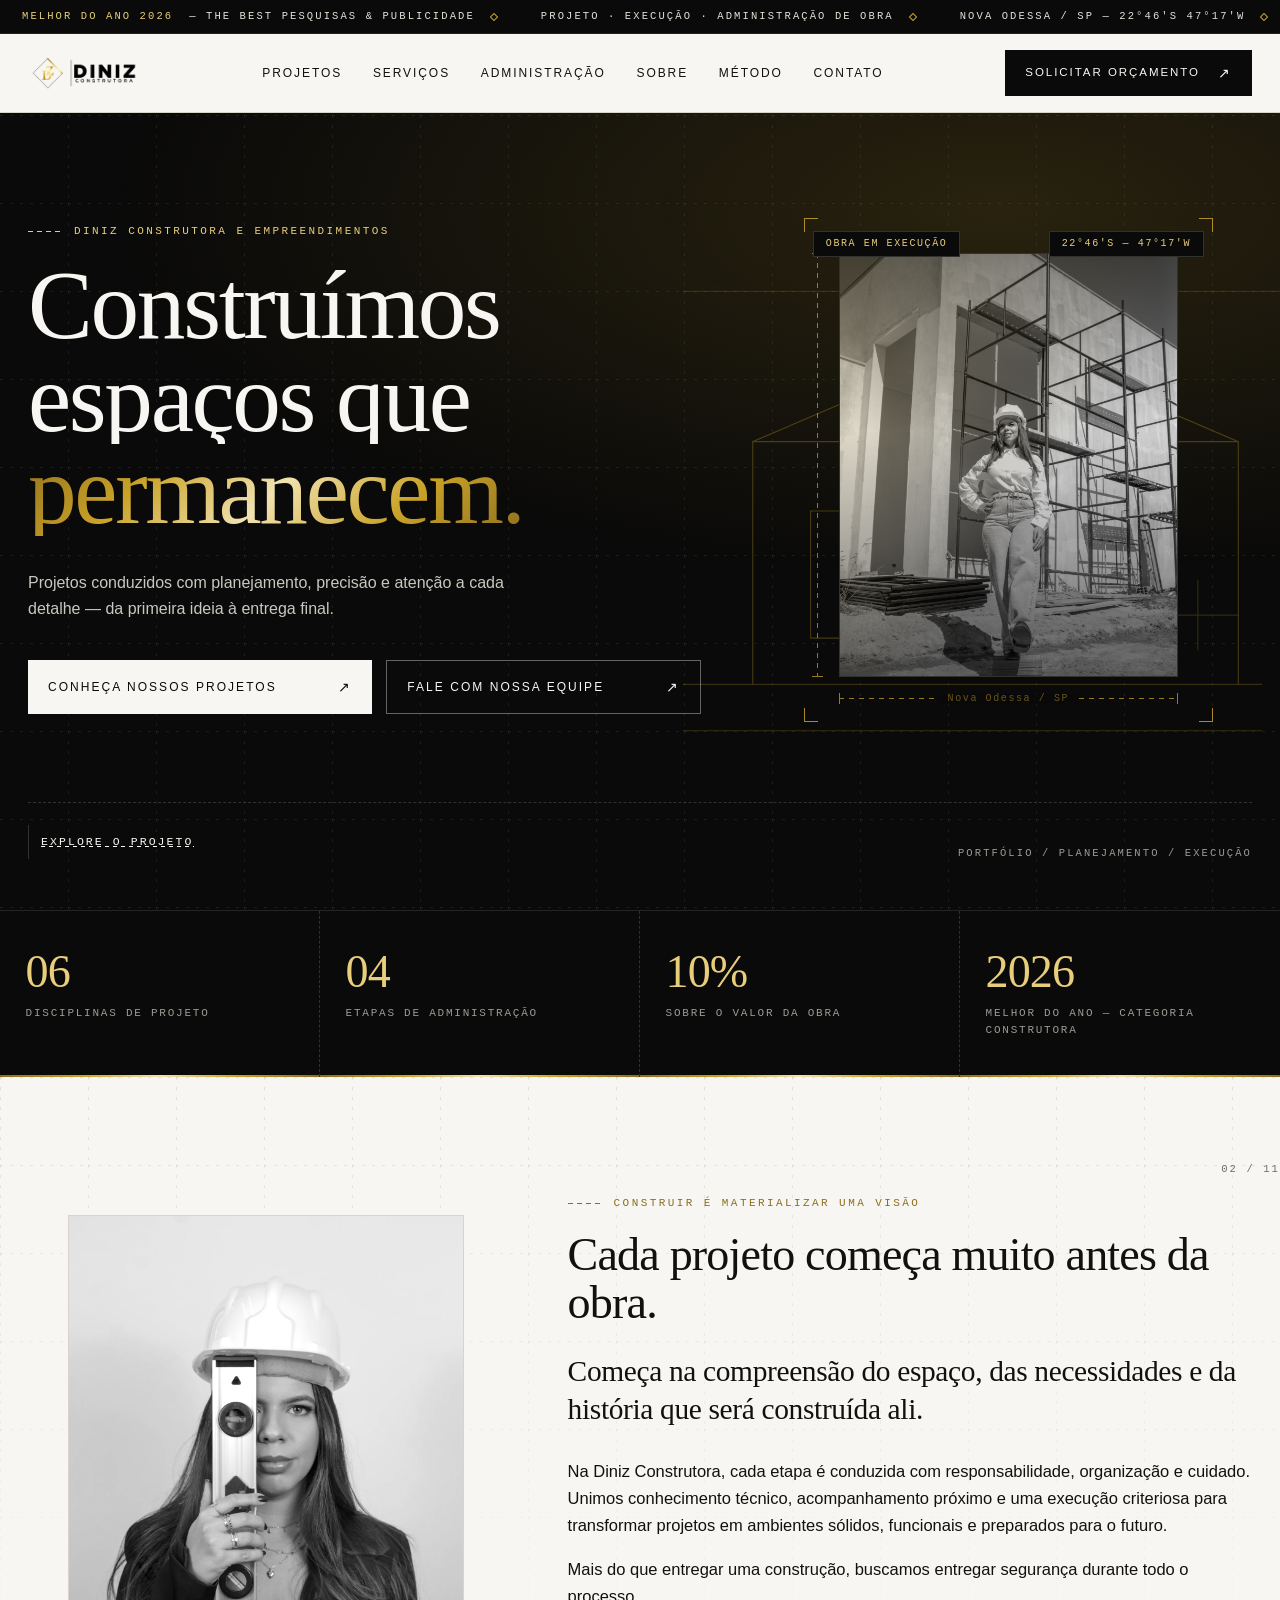
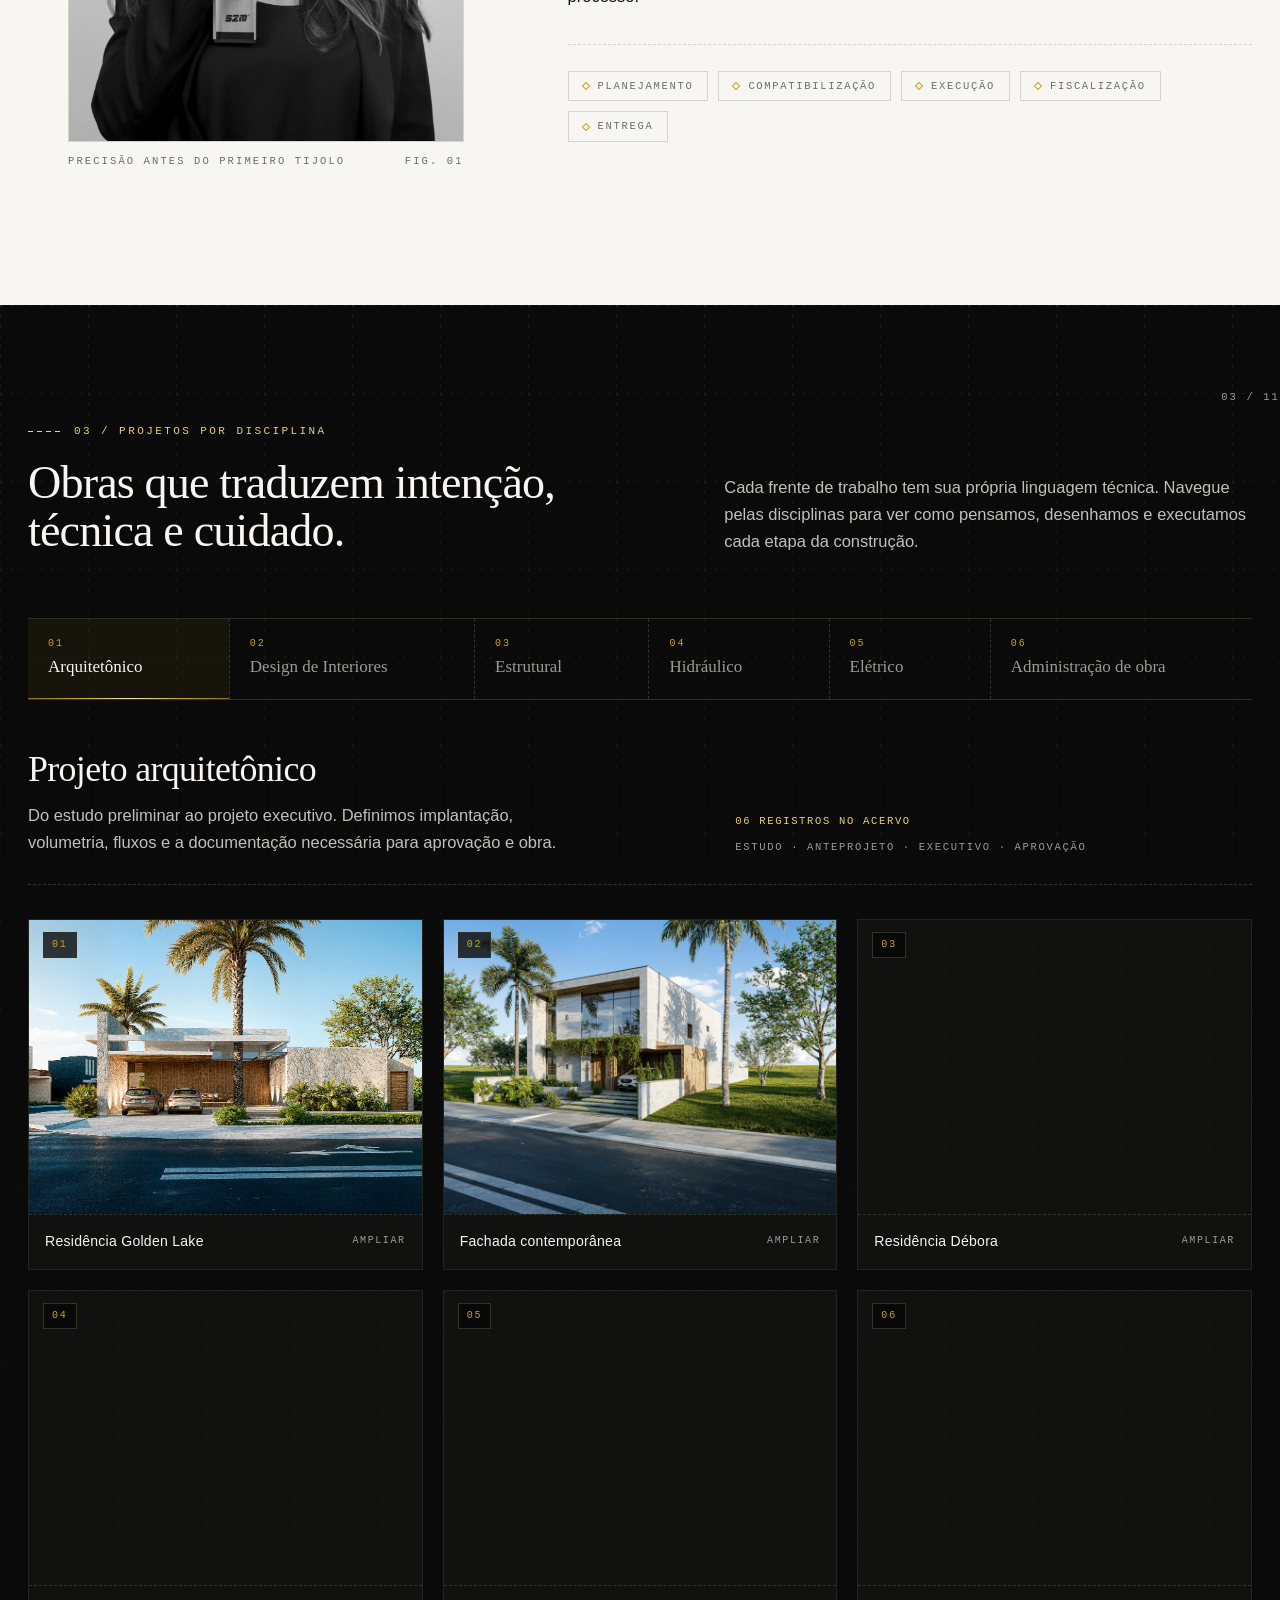
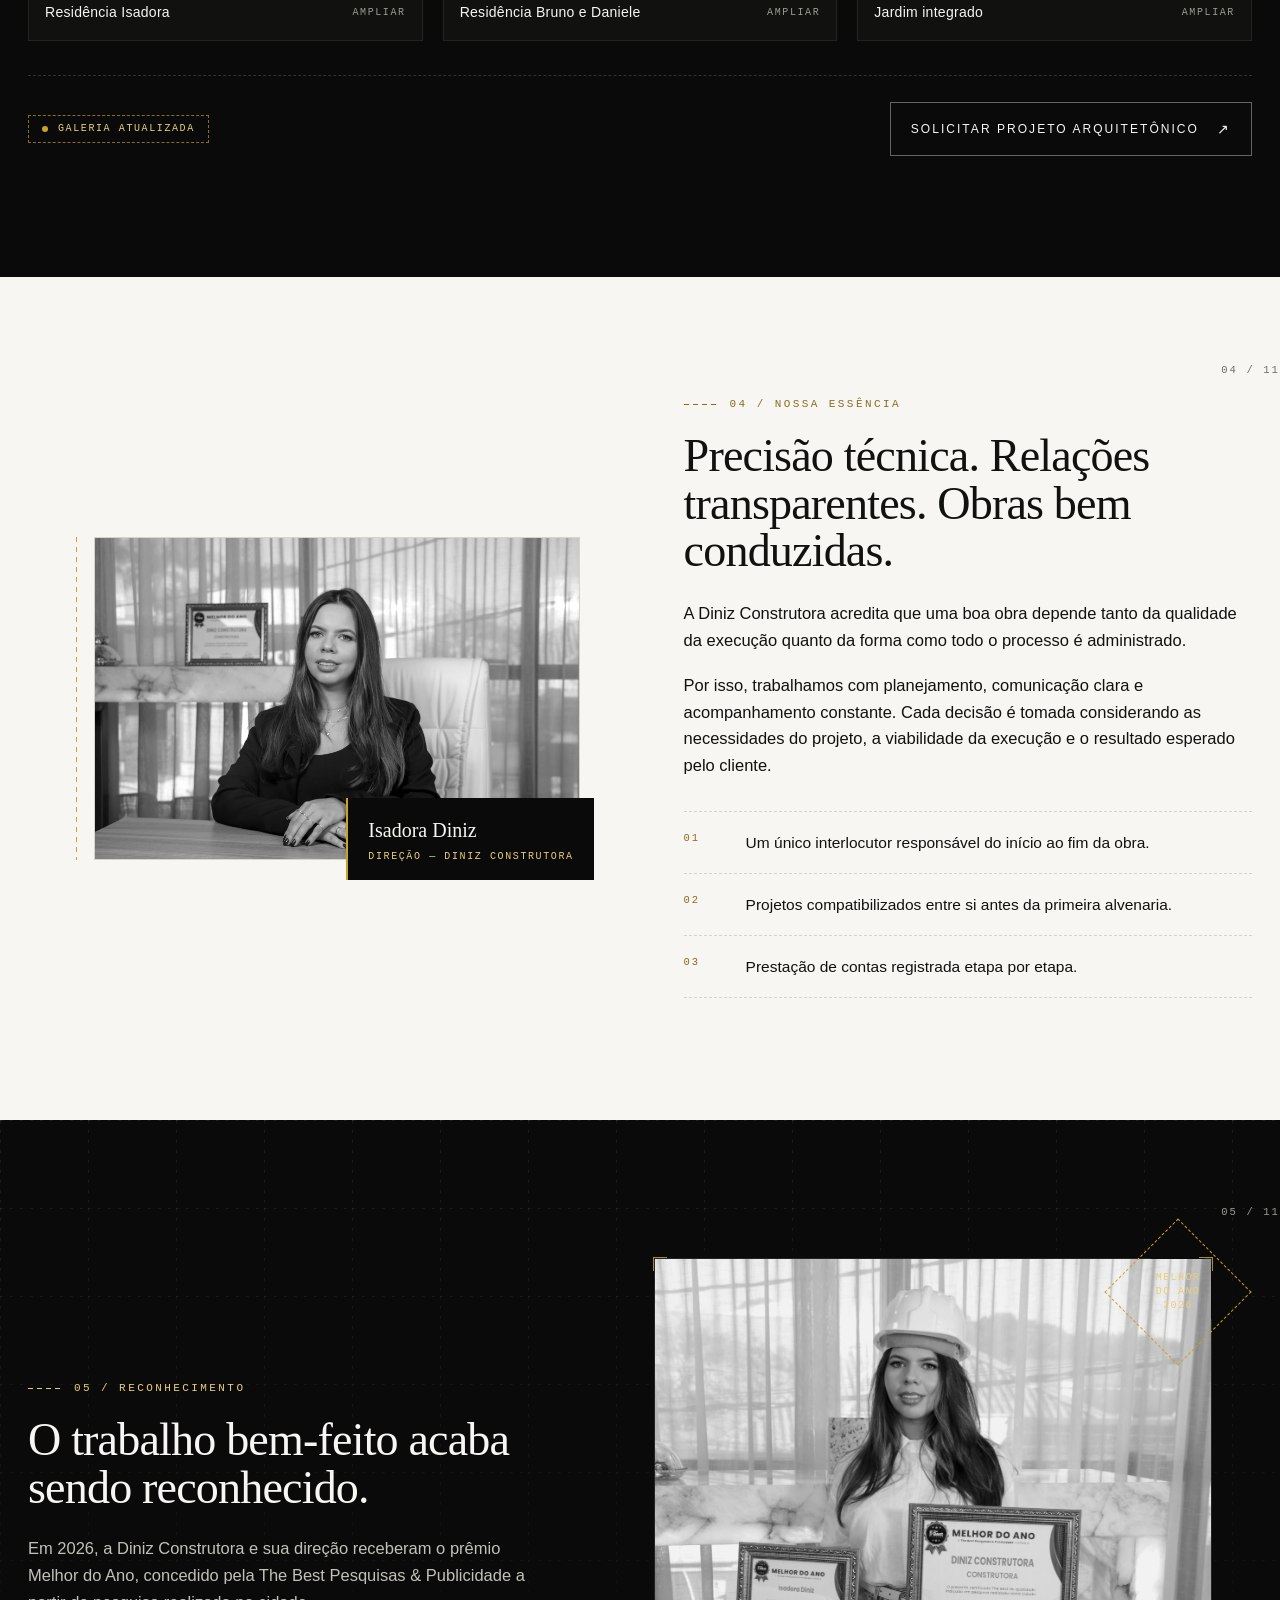
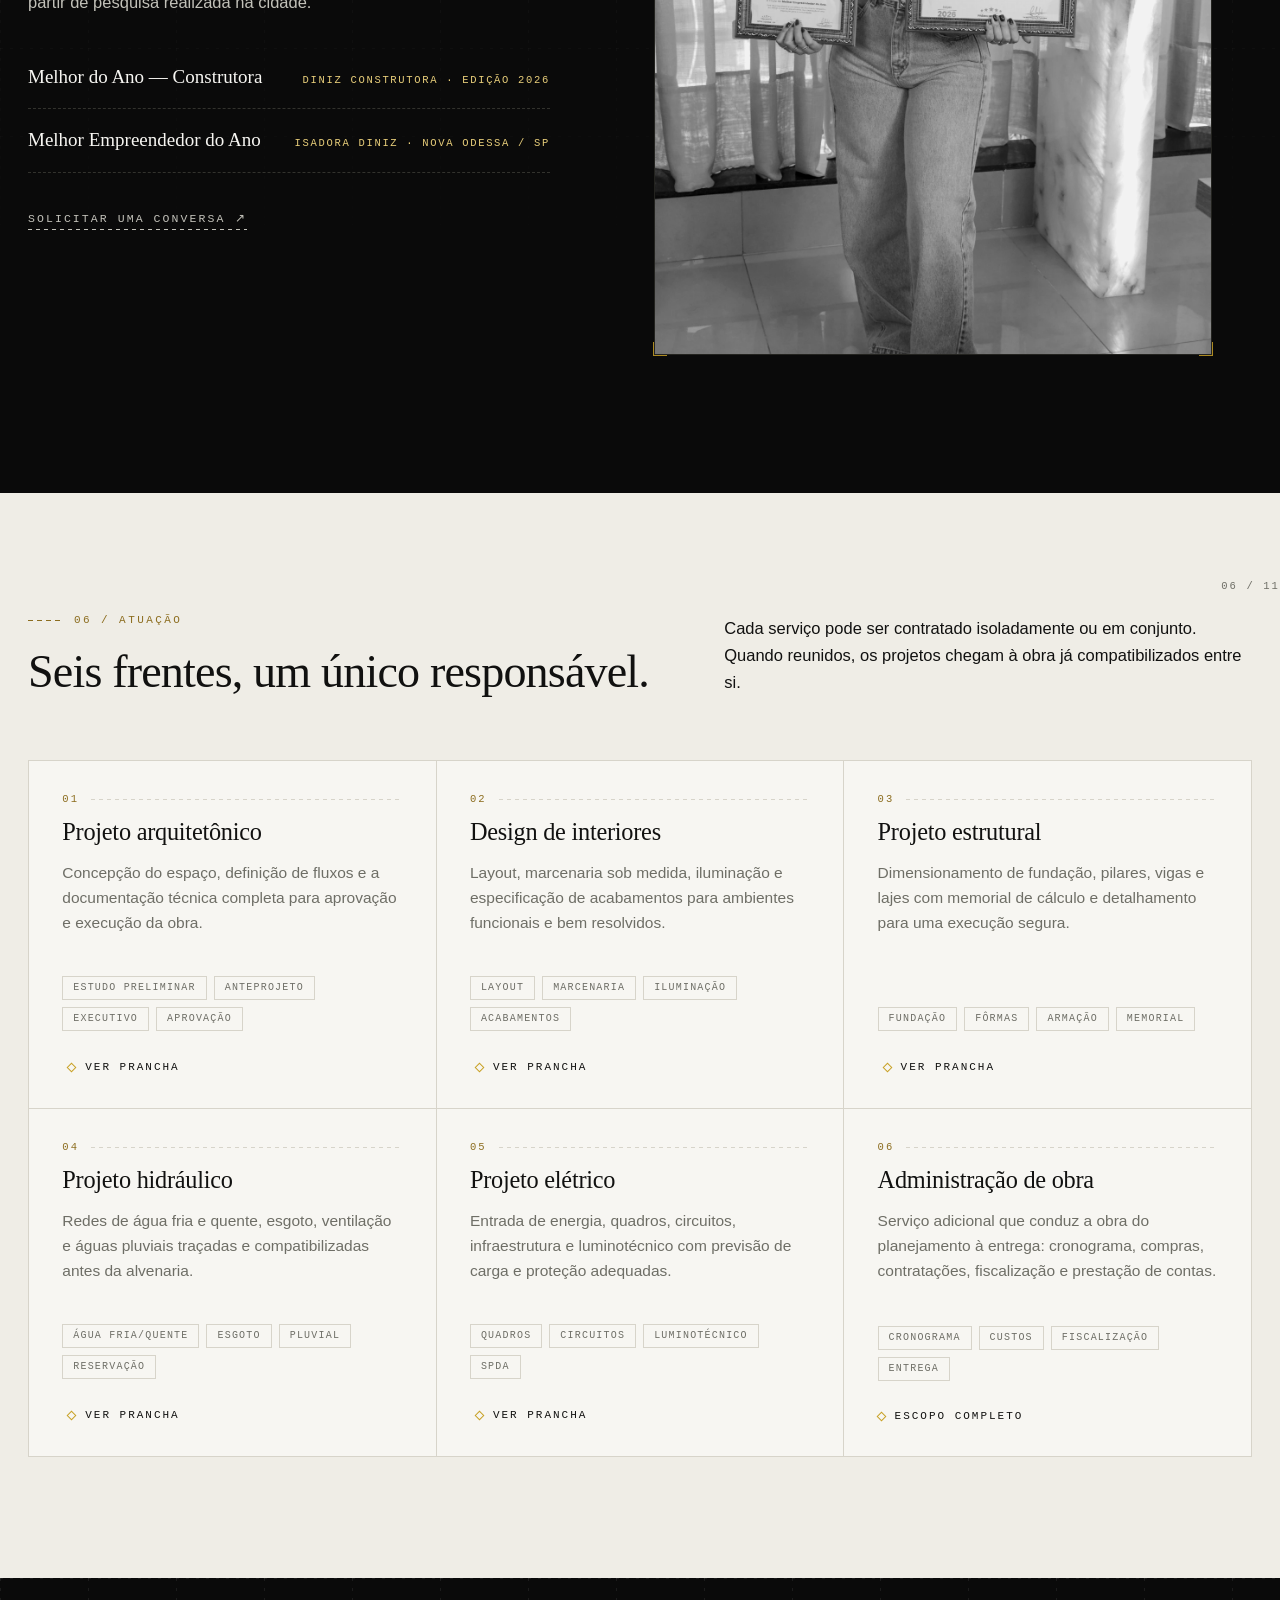
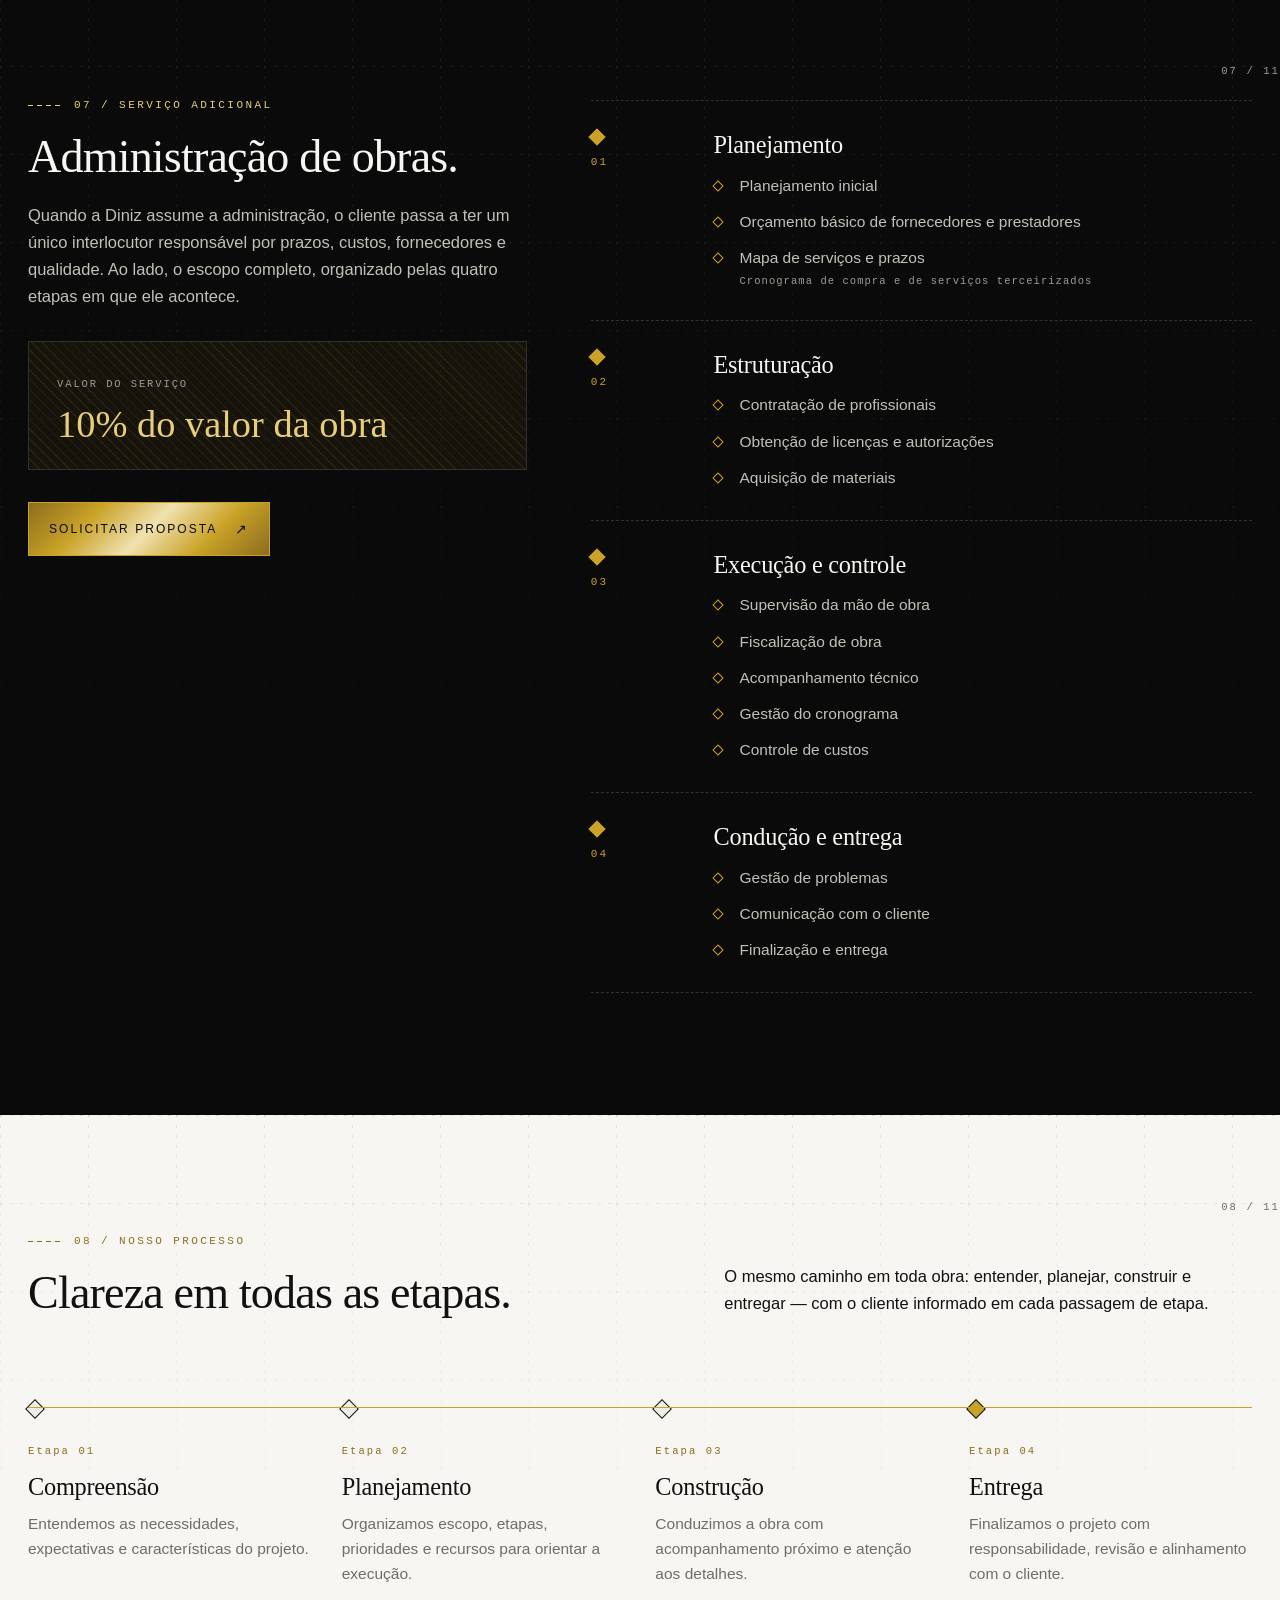
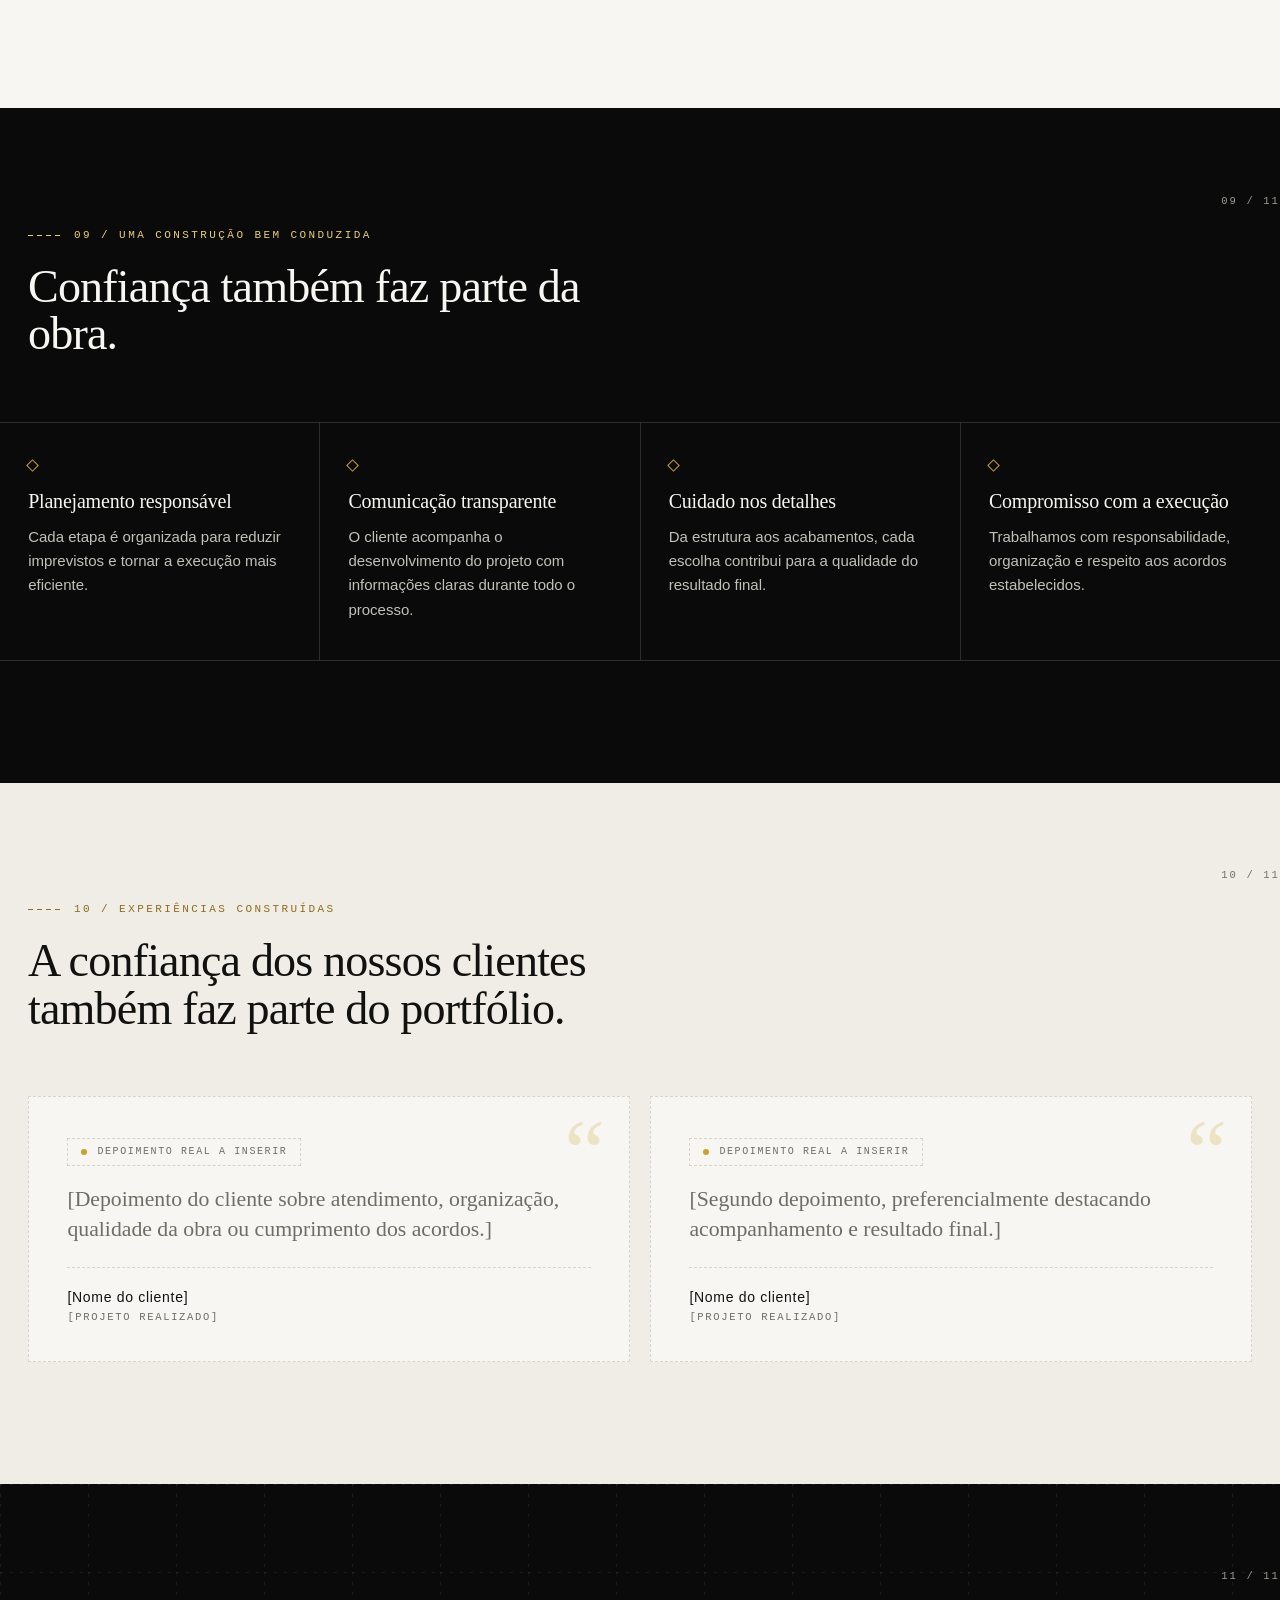
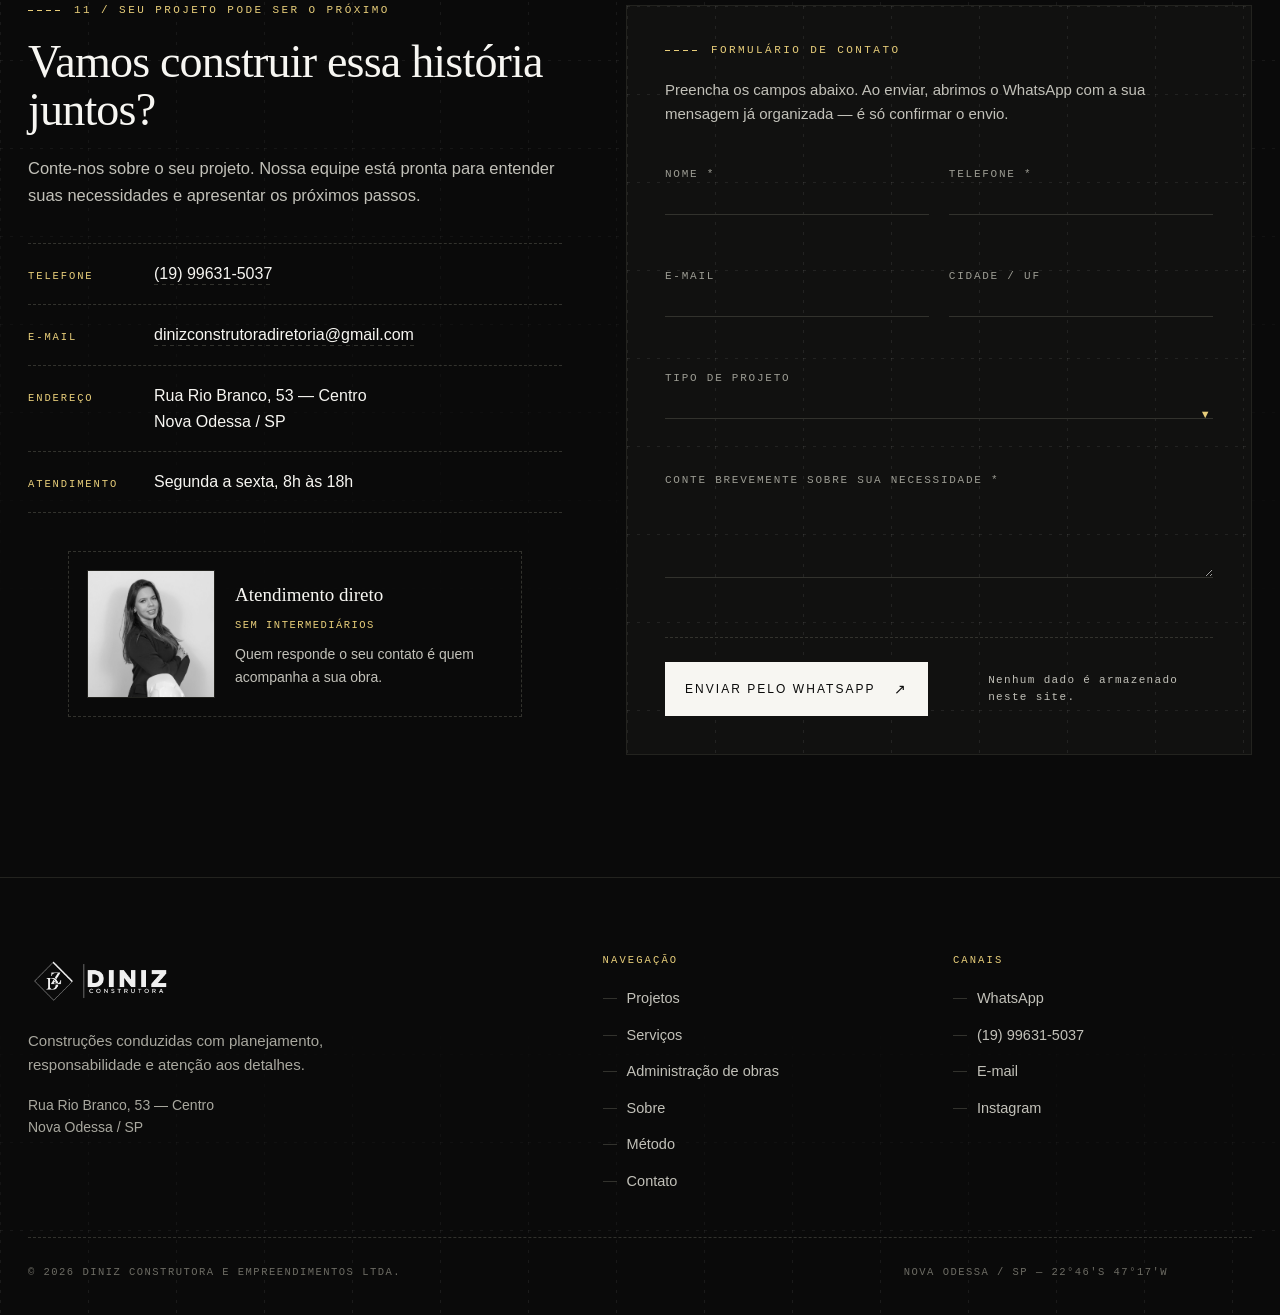
==== index-v2.html @ 139d6c93 "Versão quase final" ====
<!doctype html>
<html lang="pt-BR">
<head>
  <meta charset="utf-8">
  <meta name="viewport" content="width=device-width, initial-scale=1">
  <meta name="description" content="Diniz Construtora e Empreendimentos — projeto arquitetônico, interiores, estrutural, hidráulico, elétrico e administração de obras em Nova Odessa / SP.">
  <meta name="theme-color" content="#0A0A0A">
  <title>Diniz Construtora e Empreendimentos — Projetos e administração de obras</title>

  <link rel="preload" as="image" href="assets/img_4104_1_1x.webp" fetchpriority="high">
  <link rel="icon" href="data:image/svg+xml,%3Csvg xmlns='http://www.w3.org/2000/svg' viewBox='0 0 32 32'%3E%3Crect width='32' height='32' fill='%230A0A0A'/%3E%3Cpath d='M16 5.5 26.5 16 16 26.5 5.5 16Z' fill='none' stroke='%23C9A227' stroke-width='1.6'/%3E%3Cpath d='M16 11.5 20.5 16 16 20.5 11.5 16Z' fill='%23C9A227'/%3E%3C/svg%3E">

  <style>
    /* ============================================================
       1. TOKENS — identidade extraída da logo: preto, dourado, branco
       ============================================================ */
    :root {
      --black: #0a0a0a;
      --ink: #111110;
      --ink-2: #171715;
      --ink-3: #23231f;
      --ink-4: #32322d;

      --bone: #f7f6f2;
      --bone-2: #efede6;
      --bone-3: #e4e1d8;
      --white: #ffffff;

      --gold: #c9a227;
      --gold-deep: #8c6d1f;
      --gold-lift: #e8ce7a;
      --gold-pale: #f1e2b0;

      --muted: #6e6e66;
      --muted-inv: #9c9c93;
      --line: #d7d4ca;
      --line-inv: #2e2e29;

      --grad-gold: linear-gradient(135deg, #8c6d1f 0%, #c9a227 26%, #f1e2b0 50%, #c9a227 74%, #8c6d1f 100%);

      --display: Georgia, "Times New Roman", serif;
      --sans: "Arial Narrow", "Helvetica Neue", Arial, sans-serif;
      --mono: "Courier New", Courier, monospace;

      --page: min(1440px, calc(100vw - 56px));
      --sec: clamp(84px, 9.5vw, 164px);
      --header-h: 78px;

      --ease: cubic-bezier(.22, .61, .36, 1);
      --ease-out: cubic-bezier(.16, 1, .3, 1);
      --ease-lift: cubic-bezier(.34, 1.26, .64, 1);

      /* malha técnica tracejada — referência a papel de prancha */
      --grid-dark: url("data:image/svg+xml,%3Csvg xmlns='http://www.w3.org/2000/svg' width='88' height='88'%3E%3Cpath d='M0 .5H88M.5 0V88' stroke='%23ffffff' stroke-opacity='.075' stroke-dasharray='3 7'/%3E%3C/svg%3E");
      --grid-light: url("data:image/svg+xml,%3Csvg xmlns='http://www.w3.org/2000/svg' width='88' height='88'%3E%3Cpath d='M0 .5H88M.5 0V88' stroke='%230a0a0a' stroke-opacity='.09' stroke-dasharray='3 7'/%3E%3C/svg%3E");
      --hatch-gold: repeating-linear-gradient(45deg, rgba(201, 162, 39, .22) 0 1px, transparent 1px 7px);
    }

    /* ============================================================
       2. BASE
       ============================================================ */
    *, *::before, *::after { box-sizing: border-box; }

    html {
      scroll-behavior: smooth;
      scroll-padding-top: calc(var(--header-h) + 24px);
      -webkit-text-size-adjust: 100%;
    }

    body {
      margin: 0;
      background: var(--bone);
      color: var(--ink);
      font-family: var(--sans);
      font-size: 16.5px;
      line-height: 1.62;
      overflow-x: hidden;
      -webkit-font-smoothing: antialiased;
    }

    body.is-locked { overflow: hidden; }

    h1, h2, h3, h4 { margin: 0; font-weight: 400; }
    p { margin: 0 0 1.1em; }
    p:last-child { margin-bottom: 0; }
    ul, ol { margin: 0; padding: 0; list-style: none; }
    a { color: inherit; text-decoration: none; }
    img, svg { display: block; max-width: 100%; }
    button, input, select, textarea { font: inherit; color: inherit; }
    button { background: none; border: 0; cursor: pointer; }
    button, a { -webkit-tap-highlight-color: transparent; }

    ::selection { background: var(--gold); color: var(--black); }

    :focus-visible {
      outline: 2px solid var(--gold);
      outline-offset: 3px;
      border-radius: 1px;
    }

    .page-shell { width: var(--page); margin-inline: auto; }
    .sr-only {
      position: absolute; width: 1px; height: 1px; padding: 0; margin: -1px;
      overflow: hidden; clip: rect(0 0 0 0); white-space: nowrap; border: 0;
    }

    .skip-link {
      position: fixed; top: 10px; left: 10px; z-index: 999;
      padding: 10px 16px; background: var(--gold); color: var(--black);
      font: 11px/1 var(--mono); letter-spacing: .16em; text-transform: uppercase;
      transform: translateY(-200%); transition: transform 200ms var(--ease);
    }
    .skip-link:focus { transform: translateY(0); }

    /* ============================================================
       3. TIPOGRAFIA DE APOIO
       ============================================================ */
    .kicker {
      display: flex; align-items: center; gap: 12px;
      margin: 0 0 22px;
      font: 11px/1 var(--mono);
      letter-spacing: .22em; text-transform: uppercase;
      color: var(--gold-deep);
    }
    .kicker::before {
      content: ""; width: 34px; height: 1px; flex: none;
      background: repeating-linear-gradient(90deg, currentColor 0 5px, transparent 5px 9px);
    }
    .on-dark .kicker, .sec--dark .kicker { color: var(--gold-lift); }

    .display {
      font-family: var(--display);
      font-weight: 400;
      line-height: .95;
      letter-spacing: -.024em;
      font-size: clamp(46px, 7.6vw, 108px);
    }

    .h2 {
      font-family: var(--display);
      line-height: 1.03;
      letter-spacing: -.018em;
      font-size: clamp(30px, 3.6vw, 54px);
    }

    .h3 {
      font-family: var(--display);
      line-height: 1.14;
      letter-spacing: -.01em;
      font-size: clamp(21px, 1.9vw, 27px);
    }

    .lead {
      font-size: clamp(17px, 1.35vw, 20px);
      line-height: 1.58;
      color: var(--ink);
    }

    .tag {
      font: 10.5px/1 var(--mono);
      letter-spacing: .2em;
      text-transform: uppercase;
      color: var(--muted);
    }

    .gold-text {
      background: var(--grad-gold);
      -webkit-background-clip: text;
      background-clip: text;
      color: var(--gold);
      -webkit-text-fill-color: transparent;
    }

    /* ============================================================
       4. MOTIVOS DE ARQUITETURA — tracejados, cotas, marcas de corte
       ============================================================ */
    .rule-dashed {
      height: 1px; border: 0; margin: 0;
      background: repeating-linear-gradient(90deg, var(--line) 0 6px, transparent 6px 12px);
    }
    .sec--dark .rule-dashed {
      background: repeating-linear-gradient(90deg, var(--line-inv) 0 6px, transparent 6px 12px);
    }

    /* linha de cota horizontal com ticks nas pontas */
    .dim {
      position: relative;
      display: block;
      height: 1px;
      background: repeating-linear-gradient(90deg, var(--gold) 0 5px, transparent 5px 10px);
      opacity: .75;
    }
    .dim::before, .dim::after {
      content: ""; position: absolute; top: -5px;
      width: 1px; height: 11px; background: var(--gold);
    }
    .dim::before { left: 0; }
    .dim::after { right: 0; }
    .dim b {
      position: absolute; left: 50%; top: 50%;
      transform: translate(-50%, -50%);
      padding: 0 9px;
      background: var(--bg-dim, var(--bone));
      font: 10px/1 var(--mono); font-weight: 400;
      letter-spacing: .16em; color: var(--gold-deep);
      white-space: nowrap;
    }
    .sec--dark .dim b { background: var(--black); color: var(--gold-lift); }

    /* marcas de registro / corte no canto dos quadros */
    .ticks { position: absolute; inset: 0; pointer-events: none; }
    .ticks span {
      position: absolute; width: 14px; height: 14px;
      border: 0 solid var(--gold);
      opacity: .85;
    }
    .ticks span:nth-child(1) { top: -1px; left: -1px; border-top-width: 1px; border-left-width: 1px; }
    .ticks span:nth-child(2) { top: -1px; right: -1px; border-top-width: 1px; border-right-width: 1px; }
    .ticks span:nth-child(3) { bottom: -1px; left: -1px; border-bottom-width: 1px; border-left-width: 1px; }
    .ticks span:nth-child(4) { bottom: -1px; right: -1px; border-bottom-width: 1px; border-right-width: 1px; }

    .grid-bg { position: relative; }
    .grid-bg::before {
      content: ""; position: absolute; inset: 0; pointer-events: none;
      background-image: var(--grid-light);
      mask-image: linear-gradient(180deg, #000, transparent 78%);
      -webkit-mask-image: linear-gradient(180deg, #000, transparent 78%);
    }
    .sec--dark.grid-bg::before { background-image: var(--grid-dark); }

    /* losango — device tirado do símbolo da marca */
    .lozenge {
      display: block;
      width: 9px; height: 9px; flex: none;
      border: 1px solid var(--gold);
      transform: rotate(45deg);
      transition: background 320ms var(--ease), transform 420ms var(--ease-lift);
    }

    /* ============================================================
       5. BOTÕES E LINKS
       ============================================================ */
    .btn {
      --btn-bg: var(--black);
      --btn-fg: var(--bone);
      position: relative;
      display: inline-flex; align-items: center; justify-content: space-between;
      gap: 18px;
      padding: 17px 20px;
      min-height: 54px;
      background: var(--btn-bg);
      color: var(--btn-fg);
      font: 12px/1 var(--sans);
      letter-spacing: .17em; text-transform: uppercase;
      overflow: hidden;
      isolation: isolate;
      transition: color 320ms var(--ease), transform 320ms var(--ease);
    }
    .btn span { position: relative; z-index: 2; white-space: nowrap; }
    .btn i {
      position: relative; z-index: 2;
      font-style: normal; font-size: 14px; line-height: 1;
      transition: transform 380ms var(--ease-out);
    }
    /* preenchimento dourado sobe como concreto no molde */
    .btn::before {
      content: ""; position: absolute; inset: 0; z-index: 1;
      background: var(--grad-gold);
      transform: translateY(101%);
      transition: transform 440ms var(--ease-out);
    }
    .btn:hover, .btn:focus-visible { color: var(--black); }
    .btn:hover::before, .btn:focus-visible::before { transform: translateY(0); }
    .btn:hover i, .btn:focus-visible i { transform: translate(4px, -4px); }
    .btn:active { transform: translateY(1px); }

    .btn--ghost {
      --btn-bg: transparent;
      --btn-fg: var(--ink);
      border: 1px solid var(--ink);
    }
    .sec--dark .btn--ghost, .on-dark .btn--ghost {
      --btn-fg: var(--bone);
      border-color: rgba(247, 246, 242, .38);
    }
    .btn--gold { --btn-bg: transparent; --btn-fg: var(--black); border: 1px solid var(--gold); }
    .btn--gold::before { transform: translateY(0); }
    .btn--gold:hover::before, .btn--gold:focus-visible::before { transform: translateY(-101%); }
    .sec--dark .btn--gold:hover, .sec--dark .btn--gold:focus-visible { color: var(--gold-lift); }

    .link {
      position: relative;
      display: inline-flex; align-items: center; gap: 10px;
      padding-bottom: 5px;
      font: 11.5px/1 var(--mono);
      letter-spacing: .18em; text-transform: uppercase;
      color: inherit;
    }
    .link::after {
      content: ""; position: absolute; left: 0; right: 0; bottom: 0; height: 1px;
      background: repeating-linear-gradient(90deg, currentColor 0 4px, transparent 4px 8px);
      transform-origin: left;
      transition: transform 420ms var(--ease-out), background 300ms var(--ease);
    }
    .link:hover::after, .link:focus-visible::after {
      background: var(--gold);
      transform: scaleX(1.02);
    }
    .link i { font-style: normal; transition: transform 380ms var(--ease-out); }
    .link:hover i { transform: translate(3px, -3px); }

    /* ============================================================
       6. BARRA DE PROGRESSO + TICKER
       ============================================================ */
    .progress {
      position: fixed; top: 0; left: 0; z-index: 200;
      height: 2px; width: 100%;
      transform: scaleX(0); transform-origin: left;
      background: var(--grad-gold);
      will-change: transform;
    }

    .ticker {
      position: relative;
      overflow: hidden;
      background: var(--black);
      border-bottom: 1px solid var(--ink-3);
      height: 34px;
      display: flex; align-items: center;
    }
    .ticker-track {
      display: flex; flex: none; gap: 0;
      animation: ticker 46s linear infinite;
    }
    .ticker:hover .ticker-track { animation-play-state: paused; }
    .ticker-track ul { display: flex; align-items: center; flex: none; }
    .ticker-track li {
      display: flex; align-items: center; gap: 16px;
      padding: 0 22px;
      font: 10.5px/1 var(--mono);
      letter-spacing: .2em; text-transform: uppercase;
      color: var(--bone-3);
      white-space: nowrap;
    }
    .ticker-track li::after {
      content: ""; width: 6px; height: 6px;
      border: 1px solid var(--gold); transform: rotate(45deg);
    }
    .ticker-track em { color: var(--gold-lift); font-style: normal; }
    @keyframes ticker { to { transform: translateX(-50%); } }

    /* ============================================================
       7. HEADER
       ============================================================ */
    .header {
      position: sticky; top: 0; z-index: 150;
      background: rgba(247, 246, 242, .92);
      backdrop-filter: blur(14px) saturate(1.2);
      -webkit-backdrop-filter: blur(14px) saturate(1.2);
      border-bottom: 1px solid var(--line);
      transition: box-shadow 400ms var(--ease), background 400ms var(--ease);
    }
    .header.is-stuck {
      box-shadow: 0 18px 44px -34px rgba(10, 10, 10, .6);
      background: rgba(247, 246, 242, .97);
    }
    /* fio dourado que "assenta" sob o header ao rolar */
    .header::after {
      content: ""; position: absolute; left: 0; right: 0; bottom: -1px; height: 1px;
      background: var(--grad-gold);
      transform: scaleX(0); transform-origin: left;
      transition: transform 700ms var(--ease-out);
    }
    .header.is-stuck::after { transform: scaleX(1); }

    .nav-wrap {
      display: grid;
      grid-template-columns: auto 1fr auto;
      align-items: center;
      gap: 28px;
      min-height: var(--header-h);
      transition: min-height 400ms var(--ease);
    }
    .header.is-stuck .nav-wrap { min-height: 66px; }

    .brand { display: flex; align-items: center; }
    .brand img {
      height: 40px; width: auto;
      transition: height 400ms var(--ease), opacity 300ms var(--ease);
    }
    .header.is-stuck .brand img { height: 34px; }
    .brand:hover img { opacity: .78; }

    .nav {
      display: flex; align-items: center; justify-content: center;
      gap: clamp(18px, 2.4vw, 42px);
    }
    .nav a {
      position: relative;
      padding: 8px 0 9px;
      font: 12px/1 var(--sans);
      letter-spacing: .16em; text-transform: uppercase;
      color: var(--ink);
      transition: color 260ms var(--ease);
    }
    .nav a::before {
      content: ""; position: absolute; left: 50%; right: 50%; bottom: 0; height: 1px;
      background: var(--gold);
      transition: left 380ms var(--ease-out), right 380ms var(--ease-out);
    }
    .nav a:hover::before, .nav a:focus-visible::before { left: 0; right: 0; }
    .nav a.is-active { color: var(--gold-deep); }
    .nav a.is-active::before {
      left: 0; right: 0;
      background: repeating-linear-gradient(90deg, var(--gold) 0 4px, transparent 4px 8px);
    }

    .nav-side { display: flex; align-items: center; gap: 14px; }
    .nav-cta { padding: 14px 20px; min-height: 46px; font-size: 11.5px; }

    .burger {
      display: none;
      position: relative;
      width: 48px; height: 48px;
      border: 1px solid var(--ink);
    }
    .burger span, .burger::before, .burger::after {
      content: ""; position: absolute; left: 13px; right: 13px; height: 1px;
      background: var(--ink);
      transition: transform 360ms var(--ease-out), opacity 200ms var(--ease);
    }
    .burger::before { top: 17px; }
    .burger span { top: 23px; }
    .burger::after { top: 29px; }
    .burger[aria-expanded="true"]::before { transform: translateY(6px) rotate(45deg); }
    .burger[aria-expanded="true"] span { opacity: 0; }
    .burger[aria-expanded="true"]::after { transform: translateY(-6px) rotate(-45deg); }

    /* menu mobile — painel preto com abertura escalonada */
    .menu {
      position: fixed; inset: 0; z-index: 140;
      display: flex; flex-direction: column; justify-content: center;
      padding: calc(var(--header-h) + 40px) 28px 40px;
      background: var(--black);
      background-image: var(--grid-dark);
      color: var(--bone);
      transform: translateY(-100%);
      transition: transform 620ms var(--ease-out);
      overflow-y: auto;
    }
    .menu.is-open { transform: translateY(0); }
    .menu-list li {
      overflow: hidden;
      border-bottom: 1px dashed var(--ink-4);
    }
    .menu-list a {
      display: flex; align-items: baseline; gap: 16px;
      padding: 18px 0;
      font-family: var(--display);
      font-size: clamp(28px, 8vw, 44px);
      line-height: 1.1;
      transform: translateY(105%);
      transition: transform 620ms var(--ease-out), color 260ms var(--ease);
    }
    .menu.is-open .menu-list a { transform: translateY(0); }
    .menu-list a small { font: 10px/1 var(--mono); letter-spacing: .2em; color: var(--gold); }
    .menu-list a:hover { color: var(--gold-lift); }
    .menu-foot {
      margin-top: 38px;
      display: grid; gap: 16px;
      opacity: 0; transform: translateY(20px);
      transition: opacity 500ms 380ms var(--ease), transform 500ms 380ms var(--ease-out);
    }
    .menu.is-open .menu-foot { opacity: 1; transform: none; }
    .menu-foot .tag { color: var(--muted-inv); }
    .menu-foot a.contact-line-link { color: var(--bone); font: 13px/1.5 var(--sans); letter-spacing: .08em; }

    /* ============================================================
       8. HERO
       ============================================================ */
    .hero {
      position: relative;
      background: var(--black);
      color: var(--bone);
      overflow: hidden;
      padding: clamp(56px, 7vw, 96px) 0 clamp(34px, 4vw, 54px);
    }
    .hero::before {
      content: ""; position: absolute; inset: 0;
      background-image: var(--grid-dark);
      background-position: center;
      transform: translateY(var(--par, 0px));
      will-change: transform;
    }
    .hero::after {
      content: ""; position: absolute; inset: 0; pointer-events: none;
      background: radial-gradient(120% 80% at 78% 12%, rgba(201, 162, 39, .16), transparent 58%);
    }
    .hero > * { position: relative; z-index: 2; }

    .hero-grid {
      display: grid;
      grid-template-columns: minmax(0, 1.16fr) minmax(0, .84fr);
      gap: clamp(36px, 5vw, 88px);
      align-items: center;
    }

    /* desenho técnico de fundo que se auto-traça */
    .hero-draft {
      position: absolute;
      right: -4%; top: 50%; transform: translateY(-50%);
      width: min(720px, 56vw); height: auto;
      opacity: .3;
      z-index: 1;
      pointer-events: none;
    }
    .hero-draft path, .hero-draft line, .hero-draft rect, .hero-draft circle {
      stroke-dasharray: var(--len, 1400);
      stroke-dashoffset: var(--len, 1400);
      animation: draw 2600ms var(--ease-out) forwards;
    }
    @keyframes draw { to { stroke-dashoffset: 0; } }

    .hero-title span {
      display: block;
      overflow: hidden;
    }
    .hero-title span b {
      display: block; font-weight: 400;
      transform: translateY(104%);
      animation: rise 1050ms var(--ease-out) forwards;
    }
    .hero-title span:nth-child(1) b { animation-delay: 140ms; }
    .hero-title span:nth-child(2) b { animation-delay: 260ms; }
    .hero-title span:nth-child(3) b { animation-delay: 380ms; }
    @keyframes rise { to { transform: translateY(0); } }

    .hero-title em {
      font-style: normal;
      background: var(--grad-gold);
      -webkit-background-clip: text; background-clip: text;
      -webkit-text-fill-color: transparent; color: var(--gold);
    }

    .hero-sub {
      max-width: 54ch;
      text-wrap: pretty;
      margin: clamp(22px, 2.6vw, 34px) 0 0;
      font-size: clamp(16px, 1.25vw, 19px);
      color: #c9c8c0;
      opacity: 0; animation: fade-up 900ms 620ms var(--ease-out) forwards;
    }
    @keyframes fade-up {
      from { opacity: 0; transform: translateY(22px); }
      to { opacity: 1; transform: none; }
    }

    .hero-actions {
      display: flex; flex-wrap: wrap; gap: 14px;
      margin-top: clamp(28px, 3vw, 40px);
      opacity: 0; animation: fade-up 900ms 760ms var(--ease-out) forwards;
    }
    .hero-actions .btn { flex: 1 1 auto; }
    .hero-actions .btn:first-child { --btn-bg: var(--bone); --btn-fg: var(--black); }

    /* quadro da foto — moldura de prancha com cotas */
    .hero-plate {
      position: relative;
      padding: 34px 34px 44px;
      opacity: 0; animation: fade-up 1100ms 420ms var(--ease-out) forwards;
    }
    .hero-plate .frame {
      position: relative;
      aspect-ratio: 4 / 5;
      overflow: hidden;
      border: 1px solid var(--ink-4);
      background: var(--ink-2);
    }
    .hero-plate .frame img {
      width: 100%; height: 100%; object-fit: cover; object-position: 50% 32%;
      filter: grayscale(1) contrast(1.06) brightness(.92);
      transform: scale(1.08);
      transition: filter 1200ms var(--ease), transform 1600ms var(--ease-out);
    }
    .hero-plate.is-live .frame img { transform: scale(1); }
    .hero-plate:hover .frame img { filter: grayscale(0) contrast(1.02); }
    /* véu dourado + varredura de "scanner de projeto" */
    .hero-plate .frame::after {
      content: ""; position: absolute; inset: 0; pointer-events: none;
      background:
        linear-gradient(180deg, rgba(10, 10, 10, .42), transparent 42%, rgba(10, 10, 10, .5)),
        linear-gradient(122deg, rgba(201, 162, 39, .2), transparent 60%);
      transition: opacity 900ms var(--ease);
    }
    .hero-plate:hover .frame::after { opacity: .45; }
    .hero-plate .scan {
      position: absolute; left: 34px; right: 34px; top: 34px;
      height: 1px; z-index: 3; pointer-events: none;
      background: linear-gradient(90deg, transparent, var(--gold-lift), transparent);
      box-shadow: 0 0 14px rgba(232, 206, 122, .7);
      animation: scan 6.5s 1.4s var(--ease) infinite;
      opacity: 0;
    }
    @keyframes scan {
      0% { transform: translateY(0); opacity: 0; }
      8% { opacity: .95; }
      70% { opacity: .95; }
      86%, 100% { transform: translateY(calc(100% * 0 + var(--scan-h, 420px))); opacity: 0; }
    }
    .hero-plate .plate-tag {
      position: absolute; z-index: 4;
      display: inline-flex; align-items: center; gap: 9px;
      padding: 7px 12px;
      background: var(--black);
      border: 1px solid var(--ink-4);
      font: 10px/1 var(--mono);
      letter-spacing: .16em; text-transform: uppercase;
      color: var(--gold-lift);
    }
    .plate-tag--tl { top: 12px; left: 8px; }
    .plate-tag--tr { top: 12px; right: 8px; color: var(--bone-3); }
    .hero-plate .dim-x { position: absolute; left: 34px; right: 34px; bottom: 22px; --bg-dim: var(--black); }
    .hero-plate .dim-y {
      position: absolute; left: 12px; top: 34px; bottom: 44px;
      width: 1px;
      background: repeating-linear-gradient(180deg, var(--gold) 0 5px, transparent 5px 10px);
      opacity: .75;
    }
    .hero-plate .dim-y::before, .hero-plate .dim-y::after {
      content: ""; position: absolute; left: -5px; width: 11px; height: 1px; background: var(--gold);
    }
    .hero-plate .dim-y::before { top: 0; }
    .hero-plate .dim-y::after { bottom: 0; }

    .hero-foot {
      display: flex; align-items: flex-end; justify-content: space-between;
      gap: 24px; flex-wrap: wrap;
      margin-top: clamp(40px, 5vw, 72px);
      padding-top: 22px;
      border-top: 1px dashed var(--ink-4);
      opacity: 0; animation: fade-up 900ms 900ms var(--ease-out) forwards;
    }
    .hero-foot .tag { color: var(--muted-inv); }
    .scroll-cue { display: inline-flex; align-items: center; gap: 12px; color: var(--bone); }
    .scroll-cue .bar {
      position: relative; width: 1px; height: 34px; overflow: hidden;
      background: var(--ink-4);
    }
    .scroll-cue .bar::after {
      content: ""; position: absolute; left: 0; top: -34px; width: 1px; height: 34px;
      background: var(--gold);
      animation: plumb 2.4s var(--ease) infinite;
    }
    @keyframes plumb { to { transform: translateY(68px); } }

    /* barra de números */
    .stats {
      display: grid;
      grid-template-columns: repeat(4, 1fr);
      border-top: 1px solid var(--ink-3);
      background: var(--black);
      color: var(--bone);
    }
    .stat {
      position: relative;
      padding: clamp(26px, 3vw, 40px) clamp(18px, 2vw, 32px);
      border-right: 1px dashed var(--ink-4);
    }
    .stat:last-child { border-right: 0; }
    .stat::after {
      content: ""; position: absolute; left: 0; bottom: 0; height: 2px; width: 100%;
      background: var(--grad-gold);
      transform: scaleX(0); transform-origin: left;
      transition: transform 900ms var(--ease-out);
    }
    .stat.is-visible::after { transform: scaleX(1); }
    .stat b {
      display: block;
      font-family: var(--display); font-weight: 400;
      font-size: clamp(34px, 3.6vw, 52px); line-height: 1;
      letter-spacing: -.02em;
      color: var(--gold-lift);
    }
    .stat > span { display: block; margin-top: 10px; font: 11px/1.5 var(--mono); letter-spacing: .16em; text-transform: uppercase; color: var(--muted-inv); }

    /* ============================================================
       9. SEÇÕES GENÉRICAS
       ============================================================ */
    .sec { position: relative; padding: var(--sec) 0; }
    .sec--dark { background: var(--black); color: var(--bone); }
    .sec--bone { background: var(--bone-2); }
    .sec--dark p { color: #c2c1b9; }
    .sec--dark .h2, .sec--dark .h3 { color: var(--bone); }

    .sec-head {
      display: grid;
      grid-template-columns: minmax(0, 1.1fr) minmax(0, .9fr);
      gap: clamp(28px, 4vw, 72px);
      align-items: end;
      margin-bottom: clamp(44px, 5vw, 76px);
    }
    .sec-index {
      position: absolute; top: calc(var(--sec) - 34px); right: 0;
      font: 10.5px/1 var(--mono); letter-spacing: .2em;
      color: var(--muted);
    }
    .sec--dark .sec-index { color: var(--muted-inv); }

    /* ============================================================
       10. ABERTURA EDITORIAL
       ============================================================ */
    .intro-grid {
      display: grid;
      grid-template-columns: minmax(0, .82fr) minmax(0, 1.18fr);
      gap: clamp(32px, 5vw, 84px);
      align-items: start;
    }
    .intro-figure { position: relative; }
    .intro-figure .frame {
      position: relative; overflow: hidden;
      aspect-ratio: 3 / 4;
      border: 1px solid var(--line);
      background: var(--bone-3);
    }
    .intro-figure img {
      width: 100%; height: 100%; object-fit: cover; object-position: 50% 28%;
      filter: grayscale(1) contrast(1.05);
      transition: filter 1000ms var(--ease), transform 1400ms var(--ease-out);
    }
    .intro-figure:hover img { filter: grayscale(0); transform: scale(1.03); }
    .intro-figure figcaption {
      display: flex; align-items: center; justify-content: space-between;
      gap: 16px; margin-top: 14px;
    }
    .intro-copy p + p { margin-top: 1.1em; }
    .intro-copy .lead {
      font-family: var(--display);
      font-size: clamp(22px, 2.3vw, 32px);
      line-height: 1.3; letter-spacing: -.012em;
      margin-bottom: 1em;
    }
    .intro-marks {
      display: flex; flex-wrap: wrap; gap: 10px;
      margin-top: 34px; padding-top: 26px;
      border-top: 1px dashed var(--line);
    }
    .chip {
      display: inline-flex; align-items: center; gap: 9px;
      padding: 9px 14px;
      border: 1px solid var(--line);
      font: 10.5px/1 var(--mono); letter-spacing: .16em; text-transform: uppercase;
      color: var(--muted);
      transition: border-color 300ms var(--ease), color 300ms var(--ease), background 300ms var(--ease);
    }
    .chip::before { content: ""; width: 6px; height: 6px; border: 1px solid var(--gold); transform: rotate(45deg); }
    .chip:hover { border-color: var(--gold); color: var(--ink); background: rgba(201, 162, 39, .07); }

    /* ============================================================
       11. PORTFÓLIO — abas + pranchas
       ============================================================ */
    .tabs-bar {
      position: relative;
      display: flex; gap: 0;
      overflow-x: auto;
      border-top: 1px solid var(--line-inv);
      border-bottom: 1px solid var(--line-inv);
      scrollbar-width: none;
      margin-bottom: clamp(34px, 4vw, 56px);
    }
    .tabs-bar::-webkit-scrollbar { display: none; }
    .tab {
      position: relative;
      display: flex; flex-direction: column; gap: 8px;
      flex: 1 0 auto; min-width: 152px;
      padding: 20px 20px 22px;
      text-align: left;
      border-right: 1px dashed var(--ink-4);
      color: var(--muted-inv);
      transition: color 300ms var(--ease), background 400ms var(--ease);
    }
    .tab:last-child { border-right: 0; }
    .tab::after {
      content: ""; position: absolute; left: 0; bottom: -1px; height: 2px; width: 100%;
      background: var(--grad-gold);
      transform: scaleX(0); transform-origin: left;
      transition: transform 480ms var(--ease-out);
    }
    .tab:hover { color: var(--bone); background: rgba(255, 255, 255, .035); }
    .tab[aria-selected="true"] { color: var(--bone); background: rgba(201, 162, 39, .07); }
    .tab[aria-selected="true"]::after { transform: scaleX(1); }
    .tab .n { font: 10px/1 var(--mono); letter-spacing: .2em; color: var(--gold); }
    .tab .t { font-family: var(--display); font-size: 17px; line-height: 1.16; }

    .panel[hidden] { display: none; }
    .panel { animation: panel-in 620ms var(--ease-out) both; }
    @keyframes panel-in {
      from { opacity: 0; transform: translateY(20px); }
      to { opacity: 1; transform: none; }
    }

    .panel-head {
      display: grid;
      grid-template-columns: minmax(0, 1fr) minmax(0, .78fr);
      gap: clamp(24px, 3.5vw, 60px);
      align-items: end;
      padding-bottom: 28px;
      margin-bottom: 34px;
      border-bottom: 1px dashed var(--ink-4);
    }
    .panel-head p { max-width: 62ch; margin-top: 14px; }
    .panel-meta { display: grid; gap: 10px; justify-items: start; }
    .panel-meta span { font: 10.5px/1.5 var(--mono); letter-spacing: .16em; text-transform: uppercase; color: var(--muted-inv); }
    .panel-meta span:first-child { color: var(--gold-lift); }

    .plates {
      display: grid;
      grid-template-columns: repeat(3, minmax(0, 1fr));
      gap: 20px;
    }
    .plate {
      position: relative;
      display: block; width: 100%;
      text-align: left;
      padding: 0;
      border: 1px solid var(--ink-3);
      background: var(--ink);
      overflow: hidden;
      transition: border-color 380ms var(--ease), transform 460ms var(--ease-out), background 380ms var(--ease);
    }
    .plate:hover, .plate:focus-visible {
      border-color: var(--gold);
      transform: translateY(-5px);
      background: var(--ink-2);
    }
    .plate-art {
      position: relative;
      aspect-ratio: 4 / 3;
      background-image: var(--grid-dark);
      background-size: 44px 44px;
      display: grid; place-items: center;
      overflow: hidden;
    }
    .plate-art img {
      width: 100%; height: 100%;
      object-fit: cover;
      filter: saturate(.9) contrast(1.02);
      transition: transform 760ms var(--ease-out), filter 520ms var(--ease);
    }
    .plate:hover .plate-art img, .plate:focus-visible .plate-art img {
      transform: scale(1.035);
      filter: saturate(1) contrast(1);
    }
    .plate-art svg { width: 78%; height: 78%; color: var(--bone-3); }
    /* variações de enquadramento — cada card lê como uma prancha diferente */
    .plate:nth-child(2) .plate-art svg { transform: scaleX(-1); }
    .plate:nth-child(3) .plate-art svg { transform: scale(.84); }
    .plate:nth-child(4) .plate-art svg { transform: scaleX(-1) scale(.9); }
    .plate:nth-child(5) .plate-art svg { transform: scale(1.14); }
    .plate:nth-child(6) .plate-art svg { transform: scaleX(-1) scale(1.08); }
    .plate-art svg [data-draw] {
      stroke-dasharray: 900; stroke-dashoffset: 900;
    }
    .panel.is-drawing .plate-art svg [data-draw] {
      animation: draw 1700ms var(--ease-out) forwards;
    }
    .plate:nth-child(2) .plate-art svg [data-draw] { animation-delay: 90ms; }
    .plate:nth-child(3) .plate-art svg [data-draw] { animation-delay: 180ms; }
    .plate:nth-child(4) .plate-art svg [data-draw] { animation-delay: 270ms; }
    .plate:nth-child(5) .plate-art svg [data-draw] { animation-delay: 360ms; }
    .plate:nth-child(6) .plate-art svg [data-draw] { animation-delay: 450ms; }
    /* varredura de hachura no hover — corte de projeto */
    .plate-art::after {
      content: ""; position: absolute; inset: 0;
      background: var(--hatch-gold);
      opacity: 0;
      transition: opacity 460ms var(--ease);
    }
    .plate:hover .plate-art::after { opacity: 1; }
    .plate-n {
      position: absolute; top: 12px; left: 14px;
      font: 10px/1 var(--mono); letter-spacing: .18em; color: var(--gold);
      z-index: 2;
      padding: 7px 8px;
      background: rgba(6, 6, 6, .78);
      border: 1px solid var(--ink-4);
    }
    .plate-zoom {
      position: absolute; top: 10px; right: 10px;
      width: 30px; height: 30px;
      display: grid; place-items: center;
      border: 1px solid var(--ink-4);
      color: var(--bone);
      font-size: 13px;
      z-index: 2;
      background: rgba(6, 6, 6, .78);
      opacity: 0; transform: translateY(-6px);
      transition: opacity 320ms var(--ease), transform 380ms var(--ease-out), border-color 320ms var(--ease);
    }
    .plate:hover .plate-zoom, .plate:focus-visible .plate-zoom {
      opacity: 1; transform: none; border-color: var(--gold);
    }
    .plate-cap {
      display: flex; align-items: center; justify-content: space-between;
      gap: 14px; padding: 15px 16px 16px;
      border-top: 1px dashed var(--ink-4);
    }
    .plate-cap strong { font-weight: 400; font-size: 14px; letter-spacing: .02em; color: var(--bone); }
    .plate-cap em { font: 10px/1 var(--mono); font-style: normal; letter-spacing: .16em; text-transform: uppercase; color: var(--muted-inv); }
    .plate:hover .plate-cap em { color: var(--gold-lift); }

    .model-viewer {
      margin-bottom: 34px;
      border: 1px solid var(--ink-3);
      background: var(--ink);
    }
    .model-head {
      display: flex; align-items: center; justify-content: space-between;
      gap: 20px; padding: 17px 18px;
      border-bottom: 1px dashed var(--ink-4);
    }
    .model-title {
      display: block;
      font-family: var(--display); font-size: 18px; font-weight: 400;
      color: var(--bone);
    }
    .model-meta {
      display: block; margin-top: 5px;
      font: 10px/1.4 var(--mono); letter-spacing: .14em; text-transform: uppercase;
      color: var(--gold-lift);
    }
    .model-link {
      flex: 0 0 auto;
      font: 10px/1 var(--mono); letter-spacing: .15em; text-transform: uppercase;
      color: var(--muted-inv);
      transition: color 260ms var(--ease);
    }
    .model-link:hover { color: var(--gold-lift); }
    .model-stage {
      position: relative;
      aspect-ratio: 16 / 9;
      overflow: hidden;
      background: #050505;
    }
    .model-stage > img,
    .model-stage > iframe {
      width: 100%; height: 100%;
      border: 0;
    }
    .model-stage > [hidden] { display: none !important; }
    .model-stage > img {
      object-fit: cover;
      filter: grayscale(.25) brightness(.72) contrast(1.08);
    }
    .model-load {
      position: absolute; left: 50%; top: 50%;
      transform: translate(-50%, -50%);
      display: inline-flex; align-items: center; gap: 11px;
      min-width: max-content;
      padding: 14px 18px;
      border: 1px solid var(--gold);
      background: rgba(6, 6, 6, .88);
      color: var(--bone);
      font: 11px/1 var(--sans); letter-spacing: .1em; text-transform: uppercase;
      transition: background 280ms var(--ease), color 280ms var(--ease), transform 360ms var(--ease-out);
    }
    .model-load:hover {
      background: var(--gold);
      color: var(--black);
      transform: translate(-50%, -50%) scale(1.025);
    }
    .model-load i { font-size: 16px; font-style: normal; }

    .panel-foot {
      display: flex; align-items: center; justify-content: space-between;
      flex-wrap: wrap; gap: 20px;
      margin-top: 34px; padding-top: 26px;
      border-top: 1px dashed var(--ink-4);
    }
    .pending {
      display: inline-flex; align-items: center; gap: 10px;
      padding: 8px 13px;
      border: 1px dashed var(--gold-deep);
      font: 10px/1 var(--mono); letter-spacing: .16em; text-transform: uppercase;
      color: var(--gold-lift);
    }
    .pending::before {
      content: ""; width: 6px; height: 6px; border-radius: 50%;
      background: var(--gold);
      animation: blink 1.9s var(--ease) infinite;
    }
    @keyframes blink { 50% { opacity: .2; } }

    /* ============================================================
       12. SOBRE
       ============================================================ */
    .about-grid {
      display: grid;
      grid-template-columns: minmax(0, 1.02fr) minmax(0, .98fr);
      gap: clamp(34px, 5vw, 88px);
      align-items: center;
    }
    .about-figure { position: relative; padding: 26px 0 26px 26px; }
    .about-figure .frame {
      position: relative; overflow: hidden;
      aspect-ratio: 3 / 2;
      border: 1px solid var(--line);
    }
    .about-figure img {
      width: 100%; height: 100%; object-fit: cover;
      filter: grayscale(1) contrast(1.04);
      transition: filter 1000ms var(--ease), transform 1500ms var(--ease-out);
    }
    .about-figure:hover img { filter: none; transform: scale(1.035); }
    .about-figure .dim-side {
      position: absolute; left: 8px; top: 26px; bottom: 26px; width: 1px;
      background: repeating-linear-gradient(180deg, var(--gold) 0 5px, transparent 5px 10px);
    }
    .about-figure .badge {
      position: absolute; right: -14px; bottom: 6px;
      display: grid; gap: 4px;
      padding: 16px 20px;
      background: var(--black); color: var(--bone);
      border-left: 2px solid var(--gold);
    }
    .about-figure .badge b { font-family: var(--display); font-size: 20px; font-weight: 400; }
    .about-figure .badge span { font: 10px/1.4 var(--mono); letter-spacing: .16em; text-transform: uppercase; color: var(--gold-lift); }

    .about-copy .h2 { margin-bottom: 26px; }
    .about-list { margin-top: 32px; display: grid; gap: 0; }
    .about-list li {
      display: grid; grid-template-columns: 44px 1fr; gap: 18px;
      padding: 18px 0;
      border-top: 1px dashed var(--line);
      align-items: start;
    }
    .about-list li:last-child { border-bottom: 1px dashed var(--line); }
    .about-list b { font: 10.5px/1.7 var(--mono); font-weight: 400; letter-spacing: .18em; color: var(--gold-deep); }
    .about-list span { font-size: 15.5px; }

    /* ============================================================
       13. RECONHECIMENTO
       ============================================================ */
    .award-grid {
      display: grid;
      grid-template-columns: minmax(0, .9fr) minmax(0, 1.1fr);
      gap: clamp(32px, 5vw, 80px);
      align-items: center;
    }
    .award-figure { position: relative; }
    .award-figure .frame {
      aspect-ratio: 4 / 5; overflow: hidden;
      border: 1px solid var(--ink-3);
    }
    .award-figure img {
      width: 100%; height: 100%; object-fit: cover; object-position: 50% 30%;
      filter: grayscale(1) contrast(1.05) brightness(.95);
      transition: filter 1100ms var(--ease), transform 1500ms var(--ease-out);
    }
    .award-figure:hover img { filter: none; transform: scale(1.03); }
    .award-seal {
      position: absolute; top: -18px; right: -18px;
      width: 104px; height: 104px;
      display: grid; place-items: center;
      color: var(--gold-lift);
      text-align: center;
    }
    /* selo em losango — o mesmo device do símbolo da marca */
    .award-seal::before {
      content: ""; position: absolute; inset: 9px; z-index: 0;
      background: var(--black);
      transform: rotate(45deg);
    }
    .award-seal .ring {
      position: absolute; inset: 0; z-index: 1;
      border: 1px dashed var(--gold);
      transform: rotate(45deg);
      animation: spin 26s linear infinite;
    }
    @keyframes spin { to { transform: rotate(405deg); } }
    .award-seal b {
      position: relative; z-index: 2;
      font: 10px/1.4 var(--mono); font-weight: 400;
      letter-spacing: .14em; text-transform: uppercase;
    }
    .award-copy .h2 { margin-bottom: 24px; }
    .award-items { display: grid; gap: 0; margin-top: 30px; }
    .award-items li {
      display: flex; align-items: baseline; justify-content: space-between;
      gap: 20px; padding: 16px 0;
      border-bottom: 1px dashed var(--ink-4);
      flex-wrap: wrap;
    }
    .award-items strong { font-family: var(--display); font-weight: 400; font-size: 19px; color: var(--bone); }
    .award-items span { font: 10.5px/1 var(--mono); letter-spacing: .16em; text-transform: uppercase; color: var(--gold-lift); }

    /* ============================================================
       14. SERVIÇOS
       ============================================================ */
    .cards {
      display: grid;
      grid-template-columns: repeat(3, minmax(0, 1fr));
      gap: 1px;
      background: var(--line);
      border: 1px solid var(--line);
    }
    .card {
      position: relative;
      display: flex; flex-direction: column;
      gap: 14px;
      padding: clamp(26px, 2.6vw, 40px);
      background: var(--bone);
      overflow: hidden;
      transition: background 420ms var(--ease);
    }
    .card::before {
      content: ""; position: absolute; inset: 0;
      background: var(--grid-light);
      opacity: 0;
      transition: opacity 500ms var(--ease);
    }
    .card:hover { background: var(--white); }
    .card:hover::before { opacity: .55; }
    /* cotas que "medem" o card no hover */
    .card::after {
      content: ""; position: absolute; left: 0; top: 0; height: 2px; width: 100%;
      background: var(--grad-gold);
      transform: scaleX(0); transform-origin: left;
      transition: transform 560ms var(--ease-out);
    }
    .card:hover::after { transform: scaleX(1); }
    .card > * { position: relative; z-index: 2; }
    .card-n {
      display: flex; align-items: center; gap: 12px;
      font: 10.5px/1 var(--mono); letter-spacing: .2em; color: var(--gold-deep);
    }
    .card-n::after { content: ""; flex: 1; height: 1px; background: repeating-linear-gradient(90deg, var(--line) 0 4px, transparent 4px 8px); }
    .card p { color: var(--muted); font-size: 15.5px; }
    .card-tags { display: flex; flex-wrap: wrap; gap: 7px; margin-top: auto; padding-top: 10px; }
    .card-tags li {
      padding: 6px 10px;
      border: 1px solid var(--line);
      font: 10px/1 var(--mono); letter-spacing: .12em; text-transform: uppercase;
      color: var(--muted);
      transition: border-color 300ms var(--ease), color 300ms var(--ease);
    }
    .card:hover .card-tags li { border-color: var(--bone-3); color: var(--ink); }
    .card-link {
      display: inline-flex; align-items: center; gap: 10px;
      margin-top: 16px;
      font: 11px/1 var(--mono); letter-spacing: .18em; text-transform: uppercase;
      color: var(--ink);
    }
    .card-link .lozenge { width: 7px; height: 7px; }
    .card:hover .card-link .lozenge { background: var(--gold); transform: rotate(135deg); }
    .card-link:hover { color: var(--gold-deep); }

    /* ============================================================
       15. ADMINISTRAÇÃO DE OBRA
       ============================================================ */
    .admin-grid {
      display: grid;
      grid-template-columns: minmax(0, .86fr) minmax(0, 1.14fr);
      gap: clamp(34px, 5vw, 84px);
      align-items: start;
    }
    .value-box {
      margin: 32px 0;
      padding: 26px 28px;
      border: 1px solid var(--ink-4);
      background: rgba(201, 162, 39, .06);
      position: relative; overflow: hidden;
    }
    .value-box::after {
      content: ""; position: absolute; inset: 0;
      background: var(--hatch-gold); opacity: .5;
    }
    .value-box > * { position: relative; z-index: 2; }
    .value-box span { font: 10.5px/1 var(--mono); letter-spacing: .18em; text-transform: uppercase; color: var(--muted-inv); }
    .value-box b {
      display: block; margin-top: 10px;
      font-family: var(--display); font-weight: 400;
      font-size: clamp(28px, 3vw, 40px); line-height: 1;
      color: var(--gold-lift);
    }

    .phases { display: grid; gap: 0; }
    .phase {
      position: relative;
      display: grid; grid-template-columns: 92px 1fr;
      gap: clamp(18px, 2.4vw, 40px);
      padding: 30px 0;
      border-top: 1px dashed var(--ink-4);
    }
    .phase:last-child { border-bottom: 1px dashed var(--ink-4); }
    .phase-n {
      display: flex; flex-direction: column; gap: 14px; align-items: flex-start;
      font: 11px/1 var(--mono); letter-spacing: .2em; color: var(--gold);
    }
    .phase-n .lozenge { width: 12px; height: 12px; }
    .phase.is-visible .phase-n .lozenge { background: var(--gold); }
    .phase h3 { margin-bottom: 14px; }
    .checks { display: grid; gap: 11px; }
    .checks li {
      position: relative;
      padding-left: 26px;
      font-size: 15.5px;
      color: #c2c1b9;
    }
    .checks li::before {
      content: ""; position: absolute; left: 0; top: .58em;
      width: 8px; height: 8px;
      border: 1px solid var(--gold);
      transform: rotate(45deg);
      transition: background 300ms var(--ease);
    }
    .phase:hover .checks li::before { background: rgba(201, 162, 39, .45); }
    .checks small { display: block; margin-top: 4px; font: 10.5px/1.5 var(--mono); letter-spacing: .1em; color: var(--muted-inv); }

    /* ============================================================
       16. MÉTODO — cronograma que se constrói
       ============================================================ */
    .method-track {
      position: relative;
      display: grid;
      grid-template-columns: repeat(4, minmax(0, 1fr));
      gap: clamp(18px, 2.4vw, 40px);
      padding-top: 54px;
    }
    .method-track::before {
      content: ""; position: absolute; left: 0; right: 0; top: 26px; height: 1px;
      background: repeating-linear-gradient(90deg, var(--line) 0 6px, transparent 6px 12px);
    }
    .method-track::after {
      content: ""; position: absolute; left: 0; top: 26px; height: 1px; width: 100%;
      background: var(--gold);
      transform: scaleX(0); transform-origin: left;
      transition: transform 2200ms var(--ease-out);
    }
    .method-track.is-visible::after { transform: scaleX(1); }
    .step { position: relative; }
    .step .dot {
      position: absolute; top: -33px; left: 0;
      width: 14px; height: 14px;
      background: var(--bone-2);
      border: 1px solid var(--ink);
      transform: rotate(45deg) scale(.4);
      opacity: 0;
      transition: transform 620ms var(--ease-lift), opacity 400ms var(--ease), background 400ms var(--ease);
    }
    .method-track.is-visible .step .dot { transform: rotate(45deg) scale(1); opacity: 1; }
    .method-track.is-visible .step:nth-child(1) .dot { transition-delay: 120ms; }
    .method-track.is-visible .step:nth-child(2) .dot { transition-delay: 480ms; }
    .method-track.is-visible .step:nth-child(3) .dot { transition-delay: 840ms; }
    .method-track.is-visible .step:nth-child(4) .dot { transition-delay: 1200ms; background: var(--gold); }
    .step .n { font: 10.5px/1 var(--mono); letter-spacing: .2em; color: var(--gold-deep); }
    .step h3 { margin: 12px 0 10px; }
    .step p { color: var(--muted); font-size: 15.5px; }

    /* ============================================================
       17. CONFIANÇA
       ============================================================ */
    .trust-grid {
      display: grid;
      grid-template-columns: repeat(4, minmax(0, 1fr));
      gap: 1px;
      background: var(--line-inv);
      border-block: 1px solid var(--line-inv);
    }
    .trust-item {
      position: relative;
      padding: clamp(28px, 3vw, 44px) clamp(20px, 2.2vw, 32px);
      background: var(--black);
      transition: background 420ms var(--ease);
      overflow: hidden;
    }
    .trust-item:hover { background: var(--ink-2); }
    .trust-item .lozenge { margin-bottom: 20px; }
    .trust-item:hover .lozenge { background: var(--gold); transform: rotate(135deg); }
    .trust-item h3 { margin-bottom: 12px; font-size: 20px; }
    .trust-item p { font-size: 15px; }

    /* ============================================================
       18. DEPOIMENTOS
       ============================================================ */
    .quotes { display: grid; grid-template-columns: repeat(2, minmax(0, 1fr)); gap: 20px; }
    .quote {
      position: relative;
      margin: 0;
      padding: clamp(30px, 3vw, 46px);
      border: 1px dashed var(--line);
      background: var(--bone);
      transition: border-color 400ms var(--ease), background 400ms var(--ease);
    }
    .quote:hover { border-color: var(--gold); background: var(--white); }
    .quote::before {
      content: "“";
      position: absolute; top: 8px; right: 24px;
      font-family: var(--display); font-size: 92px; line-height: 1;
      color: var(--gold); opacity: .22;
    }
    .quote blockquote {
      margin: 0 0 22px;
      font-family: var(--display); font-size: clamp(19px, 1.7vw, 23px);
      line-height: 1.4; color: var(--muted);
    }
    .quote figcaption { display: grid; gap: 4px; padding-top: 18px; border-top: 1px dashed var(--line); }
    .quote figcaption b { font-weight: 400; font-size: 14px; letter-spacing: .05em; }
    .quote figcaption span { font: 10.5px/1 var(--mono); letter-spacing: .16em; text-transform: uppercase; color: var(--muted); }
    .quote .pending { border-color: var(--line); color: var(--muted); margin-bottom: 18px; }
    .quote .pending::before { background: var(--gold); }

    /* ============================================================
       19. CONTATO + FORMULÁRIO
       ============================================================ */
    .contact-grid {
      display: grid;
      grid-template-columns: minmax(0, .92fr) minmax(0, 1.08fr);
      gap: clamp(36px, 5vw, 90px);
      align-items: start;
    }
    .contact-lines { margin: 34px 0 0; display: grid; gap: 0; }
    .contact-line {
      display: grid; grid-template-columns: 108px 1fr;
      gap: 18px; padding: 17px 0;
      border-top: 1px dashed var(--ink-4);
      align-items: baseline;
    }
    .contact-line:last-child { border-bottom: 1px dashed var(--ink-4); }
    .contact-line dt { font: 10.5px/1.6 var(--mono); letter-spacing: .18em; text-transform: uppercase; color: var(--gold-lift); }
    .contact-line dd { margin: 0; font-size: 16px; color: var(--bone); }
    .contact-line dd a { position: relative; transition: color 260ms var(--ease); }
    .contact-line dd a::after {
      content: ""; position: absolute; left: 0; right: 0; bottom: -3px; height: 1px;
      background: repeating-linear-gradient(90deg, var(--ink-4) 0 4px, transparent 4px 8px);
      transition: background 300ms var(--ease);
    }
    .contact-line dd a:hover { color: var(--gold-lift); }
    .contact-line dd a:hover::after { background: var(--gold); }

    .contact-figure {
      position: relative; margin-top: 38px;
      display: grid; grid-template-columns: 128px 1fr; gap: 20px; align-items: center;
      padding: 18px; border: 1px dashed var(--ink-4);
    }
    .contact-figure .frame { aspect-ratio: 1; overflow: hidden; border: 1px solid var(--ink-3); }
    .contact-figure img {
      width: 100%; height: 100%; object-fit: cover; object-position: 50% 22%;
      filter: grayscale(1); transition: filter 900ms var(--ease);
    }
    .contact-figure:hover img { filter: none; }
    .contact-figure b { display: block; font-family: var(--display); font-weight: 400; font-size: 19px; color: var(--bone); }
    .contact-figure span { display: block; margin-top: 6px; font: 10.5px/1.6 var(--mono); letter-spacing: .14em; text-transform: uppercase; color: var(--gold-lift); }
    .contact-figure p { margin-top: 10px; font-size: 14px; }

    .form-card {
      position: relative;
      padding: clamp(26px, 3vw, 44px);
      border: 1px solid var(--ink-3);
      background: var(--ink);
      background-image: var(--grid-dark);
    }
    .form-grid { display: grid; grid-template-columns: repeat(2, minmax(0, 1fr)); gap: 20px; margin-top: 28px; }
    .field { position: relative; }
    .field--full { grid-column: 1 / -1; }
    .field label {
      position: absolute; left: 0; top: 15px;
      font: 11px/1 var(--mono); letter-spacing: .16em; text-transform: uppercase;
      color: var(--muted-inv);
      pointer-events: none;
      transform-origin: left;
      transition: transform 300ms var(--ease-out), color 300ms var(--ease);
    }
    .field input, .field select, .field textarea {
      width: 100%;
      padding: 22px 0 12px;
      background: transparent;
      border: 0; border-bottom: 1px solid var(--ink-4);
      color: var(--bone);
      font-size: 16px;
      border-radius: 0;
      transition: border-color 300ms var(--ease);
    }
    .field textarea { min-height: 118px; resize: vertical; }
    .field select { appearance: none; cursor: pointer; padding-right: 26px; }
    .field select option { background: var(--ink); color: var(--bone); }
    .field .caret {
      position: absolute; right: 2px; bottom: 16px;
      font-size: 11px; color: var(--gold-lift); pointer-events: none;
    }
    .field input:focus, .field select:focus, .field textarea:focus { outline: none; border-bottom-color: var(--gold); }
    .field input::placeholder, .field textarea::placeholder { color: transparent; transition: color 260ms var(--ease); }
    .field input:focus::placeholder, .field textarea:focus::placeholder { color: var(--ink-4); }
    /* rótulo flutuante */
    .field input:focus + label,
    .field input:not(:placeholder-shown) + label,
    .field textarea:focus + label,
    .field textarea:not(:placeholder-shown) + label,
    .field select:focus ~ label,
    .field select.has-value ~ label {
      transform: translateY(-14px) scale(.86);
      color: var(--gold-lift);
    }
    /* barra dourada que preenche o campo ao focar */
    .field::after {
      content: ""; position: absolute; left: 0; right: 0; bottom: 0; height: 1px;
      background: var(--grad-gold);
      transform: scaleX(0); transform-origin: left;
      transition: transform 480ms var(--ease-out);
    }
    .field:focus-within::after { transform: scaleX(1); }
    .field.is-invalid input, .field.is-invalid textarea, .field.is-invalid select { border-bottom-color: #c76a52; }
    .field-error {
      display: block; margin-top: 7px; min-height: 14px;
      font: 10.5px/1.3 var(--mono); letter-spacing: .1em; color: #d98a72;
    }

    .form-actions {
      display: flex; align-items: center; justify-content: space-between;
      flex-wrap: wrap; gap: 18px;
      margin-top: 30px; padding-top: 24px;
      border-top: 1px dashed var(--ink-4);
    }
    .form-actions .btn { --btn-bg: var(--bone); --btn-fg: var(--black); min-width: 250px; }
    .form-status { margin: 0; font: 11px/1.5 var(--mono); letter-spacing: .12em; color: var(--muted-inv); max-width: 34ch; }
    .form-status.is-ok { color: var(--gold-lift); }
    .form-status.is-err { color: #d98a72; }

    /* ============================================================
       20. RODAPÉ
       ============================================================ */
    .footer {
      position: relative;
      padding: clamp(60px, 6vw, 100px) 0 34px;
      background: var(--black); color: var(--bone);
      border-top: 1px solid var(--ink-3);
      overflow: hidden;
    }
    .footer::before {
      content: ""; position: absolute; inset: 0;
      background-image: var(--grid-dark);
      mask-image: linear-gradient(0deg, #000, transparent 70%);
      -webkit-mask-image: linear-gradient(0deg, #000, transparent 70%);
    }
    .footer > * { position: relative; z-index: 2; }
    .footer-top {
      display: grid;
      grid-template-columns: minmax(0, 1.4fr) repeat(2, minmax(0, .8fr));
      gap: clamp(30px, 4vw, 70px);
      padding-bottom: 44px;
      border-bottom: 1px dashed var(--ink-4);
    }
    .footer-logo { height: 52px; width: auto; filter: brightness(0) invert(1); opacity: .94; }
    .footer-brand p { margin-top: 22px; max-width: 42ch; color: #a9a89f; font-size: 15px; }
    .footer h4 {
      margin-bottom: 22px;
      font: 10.5px/1 var(--mono); font-weight: 400;
      letter-spacing: .2em; text-transform: uppercase; color: var(--gold-lift);
    }
    .footer-nav { display: grid; gap: 13px; }
    .footer-nav a {
      display: inline-flex; align-items: center; gap: 10px;
      font-size: 14.5px; color: #c2c1b9;
      transition: color 260ms var(--ease), gap 300ms var(--ease-out);
    }
    .footer-nav a::before {
      content: ""; width: 14px; height: 1px;
      background: var(--ink-4);
      transition: background 260ms var(--ease), width 300ms var(--ease-out);
    }
    .footer-nav a:hover { color: var(--gold-lift); gap: 14px; }
    .footer-nav a:hover::before { background: var(--gold); width: 20px; }
    .footer-bottom {
      display: flex; align-items: center; justify-content: space-between;
      flex-wrap: wrap; gap: 16px;
      padding-top: 26px;
      padding-right: 84px;   /* espaço para o botão flutuante "voltar ao topo" */
    }
    .footer-bottom span { font: 10.5px/1.6 var(--mono); letter-spacing: .14em; color: #6d6c64; text-transform: uppercase; }

    /* ============================================================
       21. FLUTUANTES
       ============================================================ */
    .to-top {
      position: fixed; right: 26px; bottom: 26px; z-index: 120;
      width: 50px; height: 50px;
      display: grid; place-items: center;
      background: var(--black); color: var(--gold-lift);
      border: 1px solid var(--ink-4);
      opacity: 0; transform: translateY(16px); pointer-events: none;
      transition: opacity 380ms var(--ease), transform 420ms var(--ease-out), border-color 300ms var(--ease);
    }
    .to-top.is-on { opacity: 1; transform: none; pointer-events: auto; }
    .to-top:hover { border-color: var(--gold); }

    .mobile-cta {
      position: fixed; left: 0; right: 0; bottom: 0; z-index: 130;
      display: none; gap: 1px;
      background: var(--ink-4);
      border-top: 1px solid var(--ink-4);
      transform: translateY(110%);
      transition: transform 480ms var(--ease-out);
    }
    .mobile-cta.is-on { transform: none; }
    .mobile-cta a {
      flex: 1;
      display: flex; align-items: center; justify-content: center; gap: 10px;
      padding: 17px 10px;
      background: var(--black); color: var(--bone);
      font: 11px/1 var(--sans); letter-spacing: .11em; text-transform: uppercase;
      white-space: nowrap;
    }
    .mobile-cta a.is-gold { background: var(--gold); color: var(--black); }

    /* ============================================================
       22. LIGHTBOX
       ============================================================ */
    .lightbox {
      width: min(1280px, calc(100vw - 32px));
      max-width: none;
      padding: 0;
      border: 1px solid var(--ink-3);
      background: var(--ink);
      color: var(--bone);
    }
    .lightbox::backdrop { background: rgba(6, 6, 6, .86); backdrop-filter: blur(5px); }
    .lightbox[open] { animation: pop 380ms var(--ease-out); }
    @keyframes pop {
      from { opacity: 0; transform: translateY(16px) scale(.985); }
      to { opacity: 1; transform: none; }
    }
    .lb-head {
      display: flex; align-items: center; justify-content: space-between;
      gap: 16px; padding: 16px 18px;
      border-bottom: 1px dashed var(--ink-4);
    }
    .lb-head p { margin: 0; font: 10.5px/1 var(--mono); letter-spacing: .18em; text-transform: uppercase; color: var(--gold-lift); }
    .lb-close {
      width: 36px; height: 36px; display: grid; place-items: center;
      border: 1px solid var(--ink-4); color: var(--bone); font-size: 18px; line-height: 1;
      transition: border-color 260ms var(--ease), color 260ms var(--ease);
    }
    .lb-close:hover { border-color: var(--gold); color: var(--gold-lift); }
    .lb-body { display: grid; grid-template-columns: minmax(0, 1.15fr) minmax(0, .85fr); }
    .lb-art {
      position: relative;
      min-height: 340px;
      display: grid; place-items: center;
      padding: 0;
      background: #050505;
      border-right: 1px dashed var(--ink-4);
      overflow: hidden;
    }
    .lb-art img {
      width: 100%; height: 100%;
      max-height: min(76vh, 820px);
      object-fit: contain;
    }
    .lb-art svg { width: 84%; height: auto; color: var(--bone-3); }
    .lb-art svg [data-draw] { stroke-dasharray: 1200; stroke-dashoffset: 1200; animation: draw 1900ms var(--ease-out) forwards; }
    .lb-art .lb-meta {
      position: absolute; left: 18px; bottom: 14px;
      font: 10px/1 var(--mono); letter-spacing: .16em; text-transform: uppercase; color: var(--muted-inv);
      padding: 8px 10px;
      background: rgba(6, 6, 6, .82);
      border: 1px solid var(--ink-4);
    }
    .lb-info { padding: 28px; }
    .lb-info h2 { font-family: var(--display); font-size: clamp(24px, 2.4vw, 32px); line-height: 1.1; margin-bottom: 16px; }
    .lb-info > p { color: #b6b5ad; font-size: 15px; }
    .lb-blocks { display: grid; gap: 0; margin-top: 24px; }
    .lb-blocks div {
      display: grid; grid-template-columns: 124px 1fr; gap: 16px;
      padding: 13px 0; border-top: 1px dashed var(--ink-4);
    }
    .lb-blocks strong { font: 10.5px/1.6 var(--mono); font-weight: 400; letter-spacing: .16em; color: var(--gold-lift); }
    .lb-blocks span { font-size: 14px; color: #b6b5ad; }
    .lb-foot {
      display: flex; align-items: center; justify-content: space-between;
      gap: 16px; padding: 14px 18px;
      border-top: 1px dashed var(--ink-4);
    }
    .lb-nav { display: flex; gap: 8px; }
    .lb-nav button {
      width: 40px; height: 36px; display: grid; place-items: center;
      border: 1px solid var(--ink-4); color: var(--bone);
      transition: border-color 260ms var(--ease), color 260ms var(--ease);
    }
    .lb-nav button:hover { border-color: var(--gold); color: var(--gold-lift); }
    .lb-count { font: 10.5px/1 var(--mono); letter-spacing: .16em; color: var(--muted-inv); }

    /* ============================================================
       23. REVEAL
       ============================================================ */
    .reveal { opacity: 0; transform: translateY(30px); }
    .reveal.is-visible {
      opacity: 1; transform: none;
      transition: opacity 900ms var(--ease-out), transform 900ms var(--ease-out);
    }
    .reveal[data-delay="1"].is-visible { transition-delay: 90ms; }
    .reveal[data-delay="2"].is-visible { transition-delay: 180ms; }
    .reveal[data-delay="3"].is-visible { transition-delay: 270ms; }
    .reveal[data-delay="4"].is-visible { transition-delay: 360ms; }
    .reveal[data-delay="5"].is-visible { transition-delay: 450ms; }

    /* ============================================================
       24. RESPONSIVO
       ============================================================ */
    @media (max-width: 1180px) {
      .plates { grid-template-columns: repeat(2, minmax(0, 1fr)); }
      .cards { grid-template-columns: repeat(2, minmax(0, 1fr)); }
      .trust-grid { grid-template-columns: repeat(2, minmax(0, 1fr)); }
    }

    @media (max-width: 1024px) {
      :root { --page: min(1440px, calc(100vw - 40px)); }
      .nav, .nav-cta { display: none; }
      .burger { display: block; }
      .nav-wrap { grid-template-columns: 1fr auto; }
      .hero-grid { grid-template-columns: 1fr; gap: 44px; }
      .hero-draft { display: none; }
      .hero-plate { padding: 26px 26px 40px; }
      .stats { grid-template-columns: repeat(2, 1fr); }
      .stat:nth-child(2) { border-right: 0; }
      .stat:nth-child(-n+2) { border-bottom: 1px dashed var(--ink-4); }
      .intro-grid, .about-grid, .award-grid, .admin-grid, .contact-grid, .sec-head, .panel-head, .lb-body {
        grid-template-columns: 1fr;
      }
      .sec-head { gap: 22px; align-items: start; }
      .about-figure { padding: 0 0 26px 20px; }
      .about-figure .badge { right: 0; bottom: -10px; }
      .method-track { grid-template-columns: repeat(2, minmax(0, 1fr)); row-gap: 46px; }
      .method-track::before, .method-track::after { display: none; }
      .step .dot { position: static; opacity: 1; transform: rotate(45deg); margin-bottom: 16px; }
      .lb-art { border-right: 0; border-bottom: 1px dashed var(--ink-4); }
      .sec-index { display: none; }
    }

    @media (max-width: 720px) {
      :root { --page: min(1440px, calc(100vw - 30px)); --sec: 76px; }
      body { font-size: 16px; }
      .ticker-track li { padding: 0 16px; font-size: 10px; }
      .hero { padding-top: 40px; }
      .hero-actions { flex-direction: column; }
      .hero-actions .btn { width: 100%; min-width: 0; }
      .hero-plate { padding: 20px 20px 36px; }
      .hero-plate .dim-x { left: 20px; right: 20px; }
      .hero-plate .dim-y, .plate-tag--tr { display: none; }
      .hero-plate .scan { left: 20px; right: 20px; top: 20px; }
      .plates, .cards, .trust-grid, .quotes, .form-grid, .method-track { grid-template-columns: 1fr; }
      .stats { grid-template-columns: 1fr; }
      .stat { border-right: 0; border-bottom: 1px dashed var(--ink-4); }
      .phase { grid-template-columns: 1fr; gap: 16px; }
      .phase-n { flex-direction: row; align-items: center; gap: 12px; }
      .contact-line { grid-template-columns: 1fr; gap: 6px; }
      .contact-figure { grid-template-columns: 1fr; }
      .contact-figure .frame { max-width: 160px; }
      .about-list li { grid-template-columns: 1fr; gap: 6px; }
      .mobile-cta { display: flex; }
      .to-top { display: none; }
      .footer-top { grid-template-columns: 1fr; }
      .footer-bottom { padding-right: 0; }
      body { padding-bottom: 0; }
      .footer { padding-bottom: 90px; }
      .lb-blocks div { grid-template-columns: 1fr; gap: 4px; }
      .model-head { align-items: flex-start; flex-direction: column; }
      .model-load { padding: 13px 15px; font-size: 10px; }
    }

    /* ============================================================
       25. MOVIMENTO REDUZIDO / IMPRESSÃO
       ============================================================ */
    @media (prefers-reduced-motion: reduce) {
      html { scroll-behavior: auto; }
      *, *::before, *::after {
        animation-duration: .001ms !important;
        animation-iteration-count: 1 !important;
        transition-duration: .001ms !important;
      }
      .reveal { opacity: 1; transform: none; }
      .hero-title span b, .hero-sub, .hero-actions, .hero-plate, .hero-foot { opacity: 1; transform: none; }
      .hero-draft path, .hero-draft line, .hero-draft rect, .hero-draft circle,
      .plate-art svg [data-draw], .lb-art svg [data-draw] { stroke-dashoffset: 0; }
      .ticker-track { animation: none; }
      .method-track::after, .stat::after { transform: scaleX(1); }
      .step .dot { opacity: 1; transform: rotate(45deg); }
    }

    @media print {
      .header, .ticker, .mobile-cta, .to-top, .progress, .menu, .hero-draft { display: none !important; }
      body { background: #fff; color: #000; }
      .sec--dark, .hero, .footer { background: #fff !important; color: #000 !important; }
      .reveal { opacity: 1; transform: none; }
    }
  </style>
</head>

<body>
  <a class="skip-link" href="#conteudo">Pular para o conteúdo</a>
  <div class="progress" id="progress" aria-hidden="true"></div>

  <!-- ===================== TICKER ===================== -->
  <div class="ticker" aria-label="Destaques da Diniz Construtora">
    <div class="ticker-track" id="ticker-track">
      <ul>
        <li><em>Melhor do Ano 2026</em> — The Best Pesquisas &amp; Publicidade</li>
        <li>Projeto · Execução · Administração de obra</li>
        <li>Nova Odessa / SP — 22°46'S 47°17'W</li>
        <li>Seis disciplinas, um único responsável</li>
      </ul>
    </div>
  </div>

  <!-- ===================== HEADER ===================== -->
  <header class="header" id="header">
    <div class="page-shell nav-wrap">
      <a class="brand" href="#inicio" aria-label="Diniz Construtora e Empreendimentos — início">
        <img src="assets/logo_diniz_construtora_1.webp" width="2000" height="710" alt="Diniz Construtora e Empreendimentos">
      </a>

      <nav class="nav" id="nav" aria-label="Navegação principal">
        <a href="#projetos">Projetos</a>
        <a href="#servicos">Serviços</a>
        <a href="#administracao">Administração</a>
        <a href="#sobre">Sobre</a>
        <a href="#metodo">Método</a>
        <a href="#contato">Contato</a>
      </nav>

      <div class="nav-side">
        <a class="btn nav-cta" href="#contato"><span>Solicitar orçamento</span><i aria-hidden="true">↗</i></a>
        <button class="burger" id="burger" type="button" aria-expanded="false" aria-controls="menu" aria-label="Abrir menu">
          <span></span>
        </button>
      </div>
    </div>
  </header>

  <!-- ===================== MENU MOBILE ===================== -->
  <div class="menu" id="menu" hidden>
    <nav aria-label="Navegação mobile">
      <ul class="menu-list">
        <li><a href="#projetos"><small>01</small> Projetos</a></li>
        <li><a href="#servicos"><small>02</small> Serviços</a></li>
        <li><a href="#administracao"><small>03</small> Administração</a></li>
        <li><a href="#sobre"><small>04</small> Sobre</a></li>
        <li><a href="#metodo"><small>05</small> Método</a></li>
        <li><a href="#contato"><small>06</small> Contato</a></li>
      </ul>
    </nav>
    <div class="menu-foot">
      <span class="tag">Fale com a Diniz</span>
      <a class="contact-line-link" href="tel:+5519996315037">(19) 99631-5037</a>
      <a class="contact-line-link" href="mailto:dinizconstrutoradiretoria@gmail.com">dinizconstrutoradiretoria@gmail.com</a>
      <a class="btn btn--gold" href="https://wa.me/5519996315037" target="_blank" rel="noopener"><span>Falar pelo WhatsApp</span><i aria-hidden="true">↗</i></a>
    </div>
  </div>

  <main id="conteudo">
    <!-- ===================== HERO ===================== -->
    <section class="hero on-dark" id="inicio" aria-labelledby="hero-title">
      <!-- elevação técnica que se desenha sozinha ao carregar -->
      <svg class="hero-draft" viewBox="0 0 620 420" fill="none" aria-hidden="true"
           stroke="#c9a227" stroke-width="1" stroke-linecap="square">
        <path d="M60 360H560" stroke-dasharray="4 8" style="--len:520" opacity=".8"/>
        <path d="M120 360V150L330 60l210 90v210" style="--len:900"/>
        <path d="M120 150h420" style="--len:430" stroke-dasharray="5 7"/>
        <rect x="170" y="210" width="90" height="110" style="--len:420"/>
        <rect x="300" y="210" width="150" height="60" style="--len:430"/>
        <path d="M330 60V20M60 20h540" style="--len:600" stroke-dasharray="3 8" opacity=".55"/>
        <path d="M60 400h500" style="--len:520" stroke-dasharray="4 6" opacity=".6"/>
        <circle cx="330" cy="60" r="5" style="--len:40"/>
        <path d="M470 300h70M505 270v60" style="--len:200" stroke-dasharray="3 6" opacity=".7"/>
      </svg>

      <div class="page-shell">
        <div class="hero-grid">
          <div class="hero-copy">
            <p class="kicker">Diniz Construtora e Empreendimentos</p>

            <h1 class="display hero-title" id="hero-title">
              <span><b>Construímos</b></span>
              <span><b>espaços que</b></span>
              <span><b><em>permanecem.</em></b></span>
            </h1>

            <p class="hero-sub">Projetos conduzidos com planejamento, precisão e atenção a cada detalhe — da primeira ideia à entrega final.</p>

            <div class="hero-actions">
              <a class="btn" href="#projetos"><span>Conheça nossos projetos</span><i aria-hidden="true">↗</i></a>
              <a class="btn btn--ghost" href="#contato"><span>Fale com nossa equipe</span><i aria-hidden="true">↗</i></a>
            </div>
          </div>

          <figure class="hero-plate" id="hero-plate">
            <div class="ticks" aria-hidden="true"><span></span><span></span><span></span><span></span></div>
            <span class="plate-tag plate-tag--tl">Obra em execução</span>
            <span class="plate-tag plate-tag--tr">22°46'S — 47°17'W</span>
            <div class="frame">
              <img src="assets/img_4104_1_1x.webp" width="1286" height="1928" alt="Profissional da Diniz Construtora em frente a uma obra com andaimes montados." fetchpriority="high" decoding="async">
            </div>
            <span class="scan" aria-hidden="true"></span>
            <span class="dim dim-x" aria-hidden="true"><b>Nova Odessa / SP</b></span>
            <span class="dim-y" aria-hidden="true"></span>
          </figure>
        </div>

        <div class="hero-foot">
          <a class="scroll-cue" href="#abertura">
            <span class="bar" aria-hidden="true"></span>
            <span class="link" style="padding-bottom:0">Explore o projeto</span>
          </a>
          <span class="tag">Portfólio / Planejamento / Execução</span>
        </div>
      </div>
    </section>

    <!-- ===================== NÚMEROS ===================== -->
    <div class="stats" aria-label="Números da Diniz Construtora">
      <div class="stat reveal">
        <b><span data-count="6" data-pad="2">00</span></b>
        <span>Disciplinas de projeto</span>
      </div>
      <div class="stat reveal" data-delay="1">
        <b><span data-count="4" data-pad="2">00</span></b>
        <span>Etapas de administração</span>
      </div>
      <div class="stat reveal" data-delay="2">
        <b><span data-count="10">0</span>%</b>
        <span>Sobre o valor da obra</span>
      </div>
      <div class="stat reveal" data-delay="3">
        <b>2026</b>
        <span>Melhor do Ano — categoria construtora</span>
      </div>
    </div>

    <!-- ===================== ABERTURA ===================== -->
    <section class="sec grid-bg" id="abertura" aria-labelledby="intro-title">
      <span class="sec-index">02 / 11</span>
      <div class="page-shell intro-grid">
        <figure class="intro-figure reveal">
          <div class="frame">
            <div class="ticks" aria-hidden="true"><span></span><span></span><span></span><span></span></div>
            <img src="assets/img_3834_1_1x.webp" width="1286" height="1928" alt="Profissional da Diniz Construtora segurando um nível de bolha à frente do rosto." loading="lazy" decoding="async">
          </div>
          <figcaption>
            <span class="tag">Precisão antes do primeiro tijolo</span>
            <span class="tag">Fig. 01</span>
          </figcaption>
        </figure>

        <div class="intro-copy reveal" data-delay="1">
          <p class="kicker">Construir é materializar uma visão</p>
          <h2 class="h2" id="intro-title">Cada projeto começa muito antes da obra.</h2>
          <p class="lead" style="margin-top:26px">Começa na compreensão do espaço, das necessidades e da história que será construída ali.</p>
          <p>Na Diniz Construtora, cada etapa é conduzida com responsabilidade, organização e cuidado. Unimos conhecimento técnico, acompanhamento próximo e uma execução criteriosa para transformar projetos em ambientes sólidos, funcionais e preparados para o futuro.</p>
          <p>Mais do que entregar uma construção, buscamos entregar segurança durante todo o processo.</p>

          <ul class="intro-marks">
            <li class="chip">Planejamento</li>
            <li class="chip">Compatibilização</li>
            <li class="chip">Execução</li>
            <li class="chip">Fiscalização</li>
            <li class="chip">Entrega</li>
          </ul>
        </div>
      </div>
    </section>

    <!-- ===================== PORTFÓLIO ===================== -->
    <section class="sec sec--dark grid-bg" id="projetos" aria-labelledby="portfolio-title">
      <span class="sec-index">03 / 11</span>
      <div class="page-shell">
        <div class="sec-head reveal">
          <div>
            <p class="kicker">03 / Projetos por disciplina</p>
            <h2 class="h2" id="portfolio-title">Obras que traduzem intenção, técnica e cuidado.</h2>
          </div>
          <p>Cada frente de trabalho tem sua própria linguagem técnica. Navegue pelas disciplinas para ver como pensamos, desenhamos e executamos cada etapa da construção.</p>
        </div>

        <div class="tabs-bar reveal" role="tablist" aria-label="Disciplinas do portfólio">
          <button class="tab" type="button" role="tab" id="tab-1" aria-controls="painel-1" aria-selected="true" tabindex="0">
            <span class="n">01</span><span class="t">Arquitetônico</span>
          </button>
          <button class="tab" type="button" role="tab" id="tab-2" aria-controls="painel-2" aria-selected="false" tabindex="-1">
            <span class="n">02</span><span class="t">Design de Interiores</span>
          </button>
          <button class="tab" type="button" role="tab" id="tab-3" aria-controls="painel-3" aria-selected="false" tabindex="-1">
            <span class="n">03</span><span class="t">Estrutural</span>
          </button>
          <button class="tab" type="button" role="tab" id="tab-4" aria-controls="painel-4" aria-selected="false" tabindex="-1">
            <span class="n">04</span><span class="t">Hidráulico</span>
          </button>
          <button class="tab" type="button" role="tab" id="tab-5" aria-controls="painel-5" aria-selected="false" tabindex="-1">
            <span class="n">05</span><span class="t">Elétrico</span>
          </button>
          <button class="tab" type="button" role="tab" id="tab-6" aria-controls="painel-6" aria-selected="false" tabindex="-1">
            <span class="n">06</span><span class="t">Administração de obra</span>
          </button>
        </div>

        <!-- painéis preenchidos por JS a partir de DATA -->
        <div id="painel-1" class="panel" role="tabpanel" aria-labelledby="tab-1" tabindex="0"></div>
        <div id="painel-2" class="panel" role="tabpanel" aria-labelledby="tab-2" tabindex="0" hidden></div>
        <div id="painel-3" class="panel" role="tabpanel" aria-labelledby="tab-3" tabindex="0" hidden></div>
        <div id="painel-4" class="panel" role="tabpanel" aria-labelledby="tab-4" tabindex="0" hidden></div>
        <div id="painel-5" class="panel" role="tabpanel" aria-labelledby="tab-5" tabindex="0" hidden></div>
        <div id="painel-6" class="panel" role="tabpanel" aria-labelledby="tab-6" tabindex="0" hidden></div>
      </div>
    </section>

    <!-- ===================== SOBRE ===================== -->
    <section class="sec" id="sobre" aria-labelledby="about-title">
      <span class="sec-index">04 / 11</span>
      <div class="page-shell about-grid">
        <figure class="about-figure reveal">
          <span class="dim-side" aria-hidden="true"></span>
          <div class="frame">
            <div class="ticks" aria-hidden="true"><span></span><span></span><span></span><span></span></div>
            <img src="assets/img_3856_1_1x.webp" width="1928" height="1285" alt="Direção da Diniz Construtora no escritório da empresa." loading="lazy" decoding="async">
          </div>
          <div class="badge">
            <b>Isadora Diniz</b>
            <span>Direção — Diniz Construtora</span>
          </div>
        </figure>

        <div class="about-copy reveal" data-delay="1">
          <p class="kicker">04 / Nossa essência</p>
          <h2 class="h2" id="about-title">Precisão técnica. Relações transparentes. Obras bem conduzidas.</h2>
          <p>A Diniz Construtora acredita que uma boa obra depende tanto da qualidade da execução quanto da forma como todo o processo é administrado.</p>
          <p>Por isso, trabalhamos com planejamento, comunicação clara e acompanhamento constante. Cada decisão é tomada considerando as necessidades do projeto, a viabilidade da execução e o resultado esperado pelo cliente.</p>

          <ul class="about-list">
            <li><b>01</b><span>Um único interlocutor responsável do início ao fim da obra.</span></li>
            <li><b>02</b><span>Projetos compatibilizados entre si antes da primeira alvenaria.</span></li>
            <li><b>03</b><span>Prestação de contas registrada etapa por etapa.</span></li>
          </ul>
        </div>
      </div>
    </section>

    <!-- ===================== RECONHECIMENTO ===================== -->
    <section class="sec sec--dark grid-bg" id="reconhecimento" aria-labelledby="award-title">
      <span class="sec-index">05 / 11</span>
      <div class="page-shell award-grid">
        <div class="award-copy reveal">
          <p class="kicker">05 / Reconhecimento</p>
          <h2 class="h2" id="award-title">O trabalho bem-feito acaba sendo reconhecido.</h2>
          <p>Em 2026, a Diniz Construtora e sua direção receberam o prêmio Melhor do Ano, concedido pela The Best Pesquisas &amp; Publicidade a partir de pesquisa realizada na cidade.</p>

          <ul class="award-items">
            <li>
              <strong>Melhor do Ano — Construtora</strong>
              <span>Diniz Construtora · Edição 2026</span>
            </li>
            <li>
              <strong>Melhor Empreendedor do Ano</strong>
              <span>Isadora Diniz · Nova Odessa / SP</span>
            </li>
          </ul>

          <p style="margin-top:30px">
            <a class="link" href="#contato">Solicitar uma conversa <i aria-hidden="true">↗</i></a>
          </p>
        </div>

        <figure class="award-figure reveal" data-delay="1">
          <div class="award-seal" aria-hidden="true">
            <span class="ring"></span>
            <b>Melhor<br>do Ano<br>2026</b>
          </div>
          <div class="frame">
            <div class="ticks" aria-hidden="true"><span></span><span></span><span></span><span></span></div>
            <img src="assets/img_3953_1_1x.webp" width="1286" height="1928" alt="Direção da Diniz Construtora segurando os certificados do prêmio Melhor do Ano 2026." loading="lazy" decoding="async">
          </div>
        </figure>
      </div>
    </section>

    <!-- ===================== SERVIÇOS ===================== -->
    <section class="sec sec--bone" id="servicos" aria-labelledby="services-title">
      <span class="sec-index">06 / 11</span>
      <div class="page-shell">
        <div class="sec-head reveal">
          <div>
            <p class="kicker">06 / Atuação</p>
            <h2 class="h2" id="services-title">Seis frentes, um único responsável.</h2>
          </div>
          <p>Cada serviço pode ser contratado isoladamente ou em conjunto. Quando reunidos, os projetos chegam à obra já compatibilizados entre si.</p>
        </div>

        <div class="cards">
          <article class="card reveal">
            <span class="card-n">01</span>
            <h3 class="h3">Projeto arquitetônico</h3>
            <p>Concepção do espaço, definição de fluxos e a documentação técnica completa para aprovação e execução da obra.</p>
            <ul class="card-tags"><li>Estudo preliminar</li><li>Anteprojeto</li><li>Executivo</li><li>Aprovação</li></ul>
            <button class="card-link" type="button" data-goto="1"><span class="lozenge" aria-hidden="true"></span> Ver prancha</button>
          </article>

          <article class="card reveal" data-delay="1">
            <span class="card-n">02</span>
            <h3 class="h3">Design de interiores</h3>
            <p>Layout, marcenaria sob medida, iluminação e especificação de acabamentos para ambientes funcionais e bem resolvidos.</p>
            <ul class="card-tags"><li>Layout</li><li>Marcenaria</li><li>Iluminação</li><li>Acabamentos</li></ul>
            <button class="card-link" type="button" data-goto="2"><span class="lozenge" aria-hidden="true"></span> Ver prancha</button>
          </article>

          <article class="card reveal" data-delay="2">
            <span class="card-n">03</span>
            <h3 class="h3">Projeto estrutural</h3>
            <p>Dimensionamento de fundação, pilares, vigas e lajes com memorial de cálculo e detalhamento para uma execução segura.</p>
            <ul class="card-tags"><li>Fundação</li><li>Fôrmas</li><li>Armação</li><li>Memorial</li></ul>
            <button class="card-link" type="button" data-goto="3"><span class="lozenge" aria-hidden="true"></span> Ver prancha</button>
          </article>

          <article class="card reveal">
            <span class="card-n">04</span>
            <h3 class="h3">Projeto hidráulico</h3>
            <p>Redes de água fria e quente, esgoto, ventilação e águas pluviais traçadas e compatibilizadas antes da alvenaria.</p>
            <ul class="card-tags"><li>Água fria/quente</li><li>Esgoto</li><li>Pluvial</li><li>Reservação</li></ul>
            <button class="card-link" type="button" data-goto="4"><span class="lozenge" aria-hidden="true"></span> Ver prancha</button>
          </article>

          <article class="card reveal" data-delay="1">
            <span class="card-n">05</span>
            <h3 class="h3">Projeto elétrico</h3>
            <p>Entrada de energia, quadros, circuitos, infraestrutura e luminotécnico com previsão de carga e proteção adequadas.</p>
            <ul class="card-tags"><li>Quadros</li><li>Circuitos</li><li>Luminotécnico</li><li>SPDA</li></ul>
            <button class="card-link" type="button" data-goto="5"><span class="lozenge" aria-hidden="true"></span> Ver prancha</button>
          </article>

          <article class="card reveal" data-delay="2">
            <span class="card-n">06</span>
            <h3 class="h3">Administração de obra</h3>
            <p>Serviço adicional que conduz a obra do planejamento à entrega: cronograma, compras, contratações, fiscalização e prestação de contas.</p>
            <ul class="card-tags"><li>Cronograma</li><li>Custos</li><li>Fiscalização</li><li>Entrega</li></ul>
            <a class="card-link" href="#administracao"><span class="lozenge" aria-hidden="true"></span> Escopo completo</a>
          </article>
        </div>
      </div>
    </section>

    <!-- ===================== ADMINISTRAÇÃO ===================== -->
    <section class="sec sec--dark grid-bg" id="administracao" aria-labelledby="admin-title">
      <span class="sec-index">07 / 11</span>
      <div class="page-shell admin-grid">
        <div class="reveal">
          <p class="kicker">07 / Serviço adicional</p>
          <h2 class="h2" id="admin-title">Administração de obras.</h2>
          <p style="margin-top:22px">Quando a Diniz assume a administração, o cliente passa a ter um único interlocutor responsável por prazos, custos, fornecedores e qualidade. Ao lado, o escopo completo, organizado pelas quatro etapas em que ele acontece.</p>

          <div class="value-box">
            <span>Valor do serviço</span>
            <b>10% do valor da obra</b>
          </div>

          <a class="btn btn--gold" href="#contato"><span>Solicitar proposta</span><i aria-hidden="true">↗</i></a>
        </div>

        <div class="phases">
          <article class="phase reveal">
            <div class="phase-n"><span class="lozenge" aria-hidden="true"></span>01</div>
            <div>
              <h3 class="h3">Planejamento</h3>
              <ul class="checks">
                <li>Planejamento inicial</li>
                <li>Orçamento básico de fornecedores e prestadores</li>
                <li>Mapa de serviços e prazos<small>Cronograma de compra e de serviços terceirizados</small></li>
              </ul>
            </div>
          </article>

          <article class="phase reveal">
            <div class="phase-n"><span class="lozenge" aria-hidden="true"></span>02</div>
            <div>
              <h3 class="h3">Estruturação</h3>
              <ul class="checks">
                <li>Contratação de profissionais</li>
                <li>Obtenção de licenças e autorizações</li>
                <li>Aquisição de materiais</li>
              </ul>
            </div>
          </article>

          <article class="phase reveal">
            <div class="phase-n"><span class="lozenge" aria-hidden="true"></span>03</div>
            <div>
              <h3 class="h3">Execução e controle</h3>
              <ul class="checks">
                <li>Supervisão da mão de obra</li>
                <li>Fiscalização de obra</li>
                <li>Acompanhamento técnico</li>
                <li>Gestão do cronograma</li>
                <li>Controle de custos</li>
              </ul>
            </div>
          </article>

          <article class="phase reveal">
            <div class="phase-n"><span class="lozenge" aria-hidden="true"></span>04</div>
            <div>
              <h3 class="h3">Condução e entrega</h3>
              <ul class="checks">
                <li>Gestão de problemas</li>
                <li>Comunicação com o cliente</li>
                <li>Finalização e entrega</li>
              </ul>
            </div>
          </article>
        </div>
      </div>
    </section>

    <!-- ===================== MÉTODO ===================== -->
    <section class="sec grid-bg" id="metodo" aria-labelledby="method-title">
      <span class="sec-index">08 / 11</span>
      <div class="page-shell">
        <div class="sec-head reveal">
          <div>
            <p class="kicker">08 / Nosso processo</p>
            <h2 class="h2" id="method-title">Clareza em todas as etapas.</h2>
          </div>
          <p>O mesmo caminho em toda obra: entender, planejar, construir e entregar — com o cliente informado em cada passagem de etapa.</p>
        </div>

        <ol class="method-track" id="method-track">
          <li class="step">
            <span class="dot" aria-hidden="true"></span>
            <span class="n">Etapa 01</span>
            <h3 class="h3">Compreensão</h3>
            <p>Entendemos as necessidades, expectativas e características do projeto.</p>
          </li>
          <li class="step">
            <span class="dot" aria-hidden="true"></span>
            <span class="n">Etapa 02</span>
            <h3 class="h3">Planejamento</h3>
            <p>Organizamos escopo, etapas, prioridades e recursos para orientar a execução.</p>
          </li>
          <li class="step">
            <span class="dot" aria-hidden="true"></span>
            <span class="n">Etapa 03</span>
            <h3 class="h3">Construção</h3>
            <p>Conduzimos a obra com acompanhamento próximo e atenção aos detalhes.</p>
          </li>
          <li class="step">
            <span class="dot" aria-hidden="true"></span>
            <span class="n">Etapa 04</span>
            <h3 class="h3">Entrega</h3>
            <p>Finalizamos o projeto com responsabilidade, revisão e alinhamento com o cliente.</p>
          </li>
        </ol>
      </div>
    </section>

    <!-- ===================== CONFIANÇA ===================== -->
    <section class="sec sec--dark" aria-labelledby="trust-title">
      <span class="sec-index">09 / 11</span>
      <div class="page-shell">
        <div class="sec-head reveal">
          <div>
            <p class="kicker">09 / Uma construção bem conduzida</p>
            <h2 class="h2" id="trust-title">Confiança também faz parte da obra.</h2>
          </div>
        </div>
      </div>

      <div class="trust-grid">
        <article class="trust-item reveal">
          <span class="lozenge" aria-hidden="true"></span>
          <h3 class="h3">Planejamento responsável</h3>
          <p>Cada etapa é organizada para reduzir imprevistos e tornar a execução mais eficiente.</p>
        </article>
        <article class="trust-item reveal" data-delay="1">
          <span class="lozenge" aria-hidden="true"></span>
          <h3 class="h3">Comunicação transparente</h3>
          <p>O cliente acompanha o desenvolvimento do projeto com informações claras durante todo o processo.</p>
        </article>
        <article class="trust-item reveal" data-delay="2">
          <span class="lozenge" aria-hidden="true"></span>
          <h3 class="h3">Cuidado nos detalhes</h3>
          <p>Da estrutura aos acabamentos, cada escolha contribui para a qualidade do resultado final.</p>
        </article>
        <article class="trust-item reveal" data-delay="3">
          <span class="lozenge" aria-hidden="true"></span>
          <h3 class="h3">Compromisso com a execução</h3>
          <p>Trabalhamos com responsabilidade, organização e respeito aos acordos estabelecidos.</p>
        </article>
      </div>
    </section>

    <!-- ===================== DEPOIMENTOS ===================== -->
    <section class="sec sec--bone" aria-labelledby="quotes-title">
      <span class="sec-index">10 / 11</span>
      <div class="page-shell">
        <div class="sec-head reveal">
          <div>
            <p class="kicker">10 / Experiências construídas</p>
            <h2 class="h2" id="quotes-title">A confiança dos nossos clientes também faz parte do portfólio.</h2>
          </div>
        </div>

        <div class="quotes">
          <figure class="quote reveal">
            <span class="pending">Depoimento real a inserir</span>
            <blockquote>[Depoimento do cliente sobre atendimento, organização, qualidade da obra ou cumprimento dos acordos.]</blockquote>
            <figcaption>
              <b>[Nome do cliente]</b>
              <span>[Projeto realizado]</span>
            </figcaption>
          </figure>

          <figure class="quote reveal" data-delay="1">
            <span class="pending">Depoimento real a inserir</span>
            <blockquote>[Segundo depoimento, preferencialmente destacando acompanhamento e resultado final.]</blockquote>
            <figcaption>
              <b>[Nome do cliente]</b>
              <span>[Projeto realizado]</span>
            </figcaption>
          </figure>
        </div>
      </div>
    </section>

    <!-- ===================== CONTATO ===================== -->
    <section class="sec sec--dark grid-bg" id="contato" aria-labelledby="contact-title">
      <span class="sec-index">11 / 11</span>
      <div class="page-shell contact-grid">
        <div class="reveal">
          <p class="kicker">11 / Seu projeto pode ser o próximo</p>
          <h2 class="h2" id="contact-title">Vamos construir essa história juntos?</h2>
          <p style="margin-top:22px">Conte-nos sobre o seu projeto. Nossa equipe está pronta para entender suas necessidades e apresentar os próximos passos.</p>

          <dl class="contact-lines">
            <div class="contact-line">
              <dt>Telefone</dt>
              <dd><a href="tel:+5519996315037">(19) 99631-5037</a></dd>
            </div>
            <div class="contact-line">
              <dt>E-mail</dt>
              <dd><a href="mailto:dinizconstrutoradiretoria@gmail.com">dinizconstrutoradiretoria@gmail.com</a></dd>
            </div>
            <div class="contact-line">
              <dt>Endereço</dt>
              <dd>Rua Rio Branco, 53 — Centro<br>Nova Odessa / SP</dd>
            </div>
            <div class="contact-line">
              <dt>Atendimento</dt>
              <dd>Segunda a sexta, 8h às 18h</dd>
            </div>
          </dl>

          <figure class="contact-figure">
            <div class="frame">
              <img src="assets/img_3796_1_1x.webp" width="1285" height="1928" alt="Direção da Diniz Construtora com capacete de obra em mãos." loading="lazy" decoding="async">
            </div>
            <figcaption>
              <b>Atendimento direto</b>
              <span>Sem intermediários</span>
              <p>Quem responde o seu contato é quem acompanha a sua obra.</p>
            </figcaption>
          </figure>
        </div>

        <div class="form-card reveal" data-delay="1">
          <p class="kicker">Formulário de contato</p>
          <p style="font-size:15px">Preencha os campos abaixo. Ao enviar, abrimos o WhatsApp com a sua mensagem já organizada — é só confirmar o envio.</p>

          <form id="form" novalidate>
            <div class="form-grid">
              <div class="field">
                <input id="nome" name="nome" type="text" autocomplete="name" placeholder=" " required>
                <label for="nome">Nome *</label>
                <span class="field-error" data-error-for="nome"></span>
              </div>

              <div class="field">
                <input id="telefone" name="telefone" type="tel" inputmode="tel" autocomplete="tel" placeholder=" " required>
                <label for="telefone">Telefone *</label>
                <span class="field-error" data-error-for="telefone"></span>
              </div>

              <div class="field">
                <input id="email" name="email" type="email" autocomplete="email" placeholder=" ">
                <label for="email">E-mail</label>
                <span class="field-error" data-error-for="email"></span>
              </div>

              <div class="field">
                <input id="cidade" name="cidade" type="text" autocomplete="address-level2" placeholder=" ">
                <label for="cidade">Cidade / UF</label>
                <span class="field-error" data-error-for="cidade"></span>
              </div>

              <div class="field field--full">
                <select id="tipo" name="tipo">
                  <option value=""></option>
                  <option>Construção residencial</option>
                  <option>Construção comercial</option>
                  <option>Reforma e melhoria</option>
                  <option>Projeto isolado (arquitetônico, estrutural, hidráulico, elétrico ou interiores)</option>
                  <option>Administração de obra</option>
                  <option>Outro</option>
                </select>
                <label for="tipo">Tipo de projeto</label>
                <span class="caret" aria-hidden="true">▼</span>
                <span class="field-error" data-error-for="tipo"></span>
              </div>

              <div class="field field--full">
                <textarea id="mensagem" name="mensagem" placeholder=" " required></textarea>
                <label for="mensagem">Conte brevemente sobre sua necessidade *</label>
                <span class="field-error" data-error-for="mensagem"></span>
              </div>
            </div>

            <div class="form-actions">
              <button class="btn" type="submit"><span>Enviar pelo WhatsApp</span><i aria-hidden="true">↗</i></button>
              <p class="form-status" id="form-status" role="status" aria-live="polite">Nenhum dado é armazenado neste site.</p>
            </div>
          </form>
        </div>
      </div>
    </section>
  </main>

  <!-- ===================== RODAPÉ ===================== -->
  <footer class="footer">
    <div class="page-shell">
      <div class="footer-top">
        <div class="footer-brand">
          <img class="footer-logo" src="assets/logo_diniz_construtora_1.webp" width="2000" height="710" alt="Diniz Construtora e Empreendimentos" loading="lazy" decoding="async">
          <p>Construções conduzidas com planejamento, responsabilidade e atenção aos detalhes.</p>
          <p style="margin-top:14px;font-size:14px">Rua Rio Branco, 53 — Centro<br>Nova Odessa / SP</p>
        </div>

        <div>
          <h4>Navegação</h4>
          <nav class="footer-nav" aria-label="Navegação do rodapé">
            <a href="#projetos">Projetos</a>
            <a href="#servicos">Serviços</a>
            <a href="#administracao">Administração de obras</a>
            <a href="#sobre">Sobre</a>
            <a href="#metodo">Método</a>
            <a href="#contato">Contato</a>
          </nav>
        </div>

        <div>
          <h4>Canais</h4>
          <nav class="footer-nav" aria-label="Canais de contato">
            <a href="https://wa.me/5519996315037" target="_blank" rel="noopener">WhatsApp</a>
            <a href="tel:+5519996315037">(19) 99631-5037</a>
            <a href="mailto:dinizconstrutoradiretoria@gmail.com">E-mail</a>
            <a href="#contato">Instagram</a>
          </nav>
        </div>
      </div>

      <div class="footer-bottom">
        <span>© 2026 Diniz Construtora e Empreendimentos LTDA.</span>
        <span>Nova Odessa / SP — 22°46'S 47°17'W</span>
      </div>
    </div>
  </footer>

  <button class="to-top" id="to-top" type="button" aria-label="Voltar ao topo">↑</button>

  <div class="mobile-cta" id="mobile-cta">
    <a href="#contato">Solicitar orçamento</a>
    <a class="is-gold" href="https://wa.me/5519996315037" target="_blank" rel="noopener">WhatsApp</a>
  </div>

  <!-- ===================== LIGHTBOX ===================== -->
  <dialog class="lightbox" id="lightbox" aria-labelledby="lb-title">
    <div class="lb-head">
      <p id="lb-discipline">Galeria / Disciplina</p>
      <button class="lb-close" type="button" aria-label="Fechar" data-close>×</button>
    </div>
    <div class="lb-body">
      <div class="lb-art" id="lb-art">
        <img id="lb-image" alt="">
        <span class="lb-meta" id="lb-meta">Registro</span>
      </div>
      <div class="lb-info">
        <p class="kicker">Registro selecionado</p>
        <h2 id="lb-title">Registro</h2>
        <p id="lb-description">Imagem do acervo de projetos da Diniz Construtora.</p>
      </div>
    </div>
    <div class="lb-foot">
      <span class="lb-count" id="lb-count">01 / 06</span>
      <div class="lb-nav">
        <button type="button" id="lb-prev" aria-label="Registro anterior">←</button>
        <button type="button" id="lb-next" aria-label="Próximo registro">→</button>
      </div>
    </div>
  </dialog>

  <!-- ===================== DESENHOS TÉCNICOS (sprite) ===================== -->
  <svg width="0" height="0" style="position:absolute" aria-hidden="true" focusable="false">
    <defs>
      <!-- 01 planta baixa -->
      <g id="dw-plan" fill="none" stroke="currentColor" stroke-width="1.6" vector-effect="non-scaling-stroke">
        <rect data-draw x="14" y="20" width="212" height="140"/>
        <path data-draw d="M104 20v58M104 108v52M14 108h90"/>
        <path data-draw d="M148 78h78" stroke-dasharray="6 6"/>
        <path data-draw d="M104 78a30 30 0 0 1 30 30" stroke="#c9a227" stroke-dasharray="4 5"/>
        <path data-draw d="M40 20v-8M76 20v-8" stroke="#c9a227"/>
        <path data-draw d="M14 176h212M14 170v12M226 170v12" stroke="#c9a227" stroke-dasharray="5 5"/>
        <path data-draw d="M186 108h40v52h-40z" stroke-dasharray="4 4"/>
      </g>

      <!-- 02 interiores -->
      <g id="dw-interior" fill="none" stroke="currentColor" stroke-width="1.6" vector-effect="non-scaling-stroke">
        <rect data-draw x="14" y="18" width="212" height="150"/>
        <rect data-draw x="34" y="42" width="76" height="40"/>
        <rect data-draw x="34" y="96" width="52" height="52"/>
        <circle data-draw cx="152" cy="70" r="26" stroke-dasharray="6 6"/>
        <circle data-draw cx="152" cy="70" r="9" stroke="#c9a227"/>
        <rect data-draw x="128" y="112" width="82" height="38" stroke-dasharray="5 5"/>
        <path data-draw d="M14 182h212M14 176v12M226 176v12" stroke="#c9a227" stroke-dasharray="5 5"/>
        <path data-draw d="M110 42v106" stroke-dasharray="3 7" stroke="#c9a227"/>
      </g>

      <!-- 03 estrutural -->
      <g id="dw-structure" fill="none" stroke="currentColor" stroke-width="1.6" vector-effect="non-scaling-stroke">
        <path data-draw d="M14 26h212M14 96h212M14 166h212"/>
        <path data-draw d="M44 26v140M120 26v140M196 26v140"/>
        <rect data-draw x="34" y="86" width="20" height="20" stroke="#c9a227"/>
        <rect data-draw x="110" y="86" width="20" height="20" stroke="#c9a227"/>
        <rect data-draw x="186" y="86" width="20" height="20" stroke="#c9a227"/>
        <path data-draw d="M14 12h212" stroke-dasharray="4 6" stroke="#c9a227"/>
        <path data-draw d="M60 40l16 16M76 40L60 56M136 40l16 16M152 40l-16 16" stroke-dasharray="3 4"/>
        <path data-draw d="M14 182h212M14 176v12M226 176v12" stroke="#c9a227" stroke-dasharray="5 5"/>
      </g>

      <!-- 04 hidráulico -->
      <g id="dw-hydro" fill="none" stroke="currentColor" stroke-width="1.6" vector-effect="non-scaling-stroke">
        <rect data-draw x="18" y="18" width="54" height="34" stroke="#c9a227"/>
        <path data-draw d="M45 52v42h140v52"/>
        <path data-draw d="M45 94H20v66"/>
        <path data-draw d="M110 94v66" stroke-dasharray="6 5"/>
        <circle data-draw cx="45" cy="94" r="5" stroke="#c9a227"/>
        <circle data-draw cx="110" cy="94" r="5" stroke="#c9a227"/>
        <circle data-draw cx="185" cy="94" r="5" stroke="#c9a227"/>
        <path data-draw d="M14 176h212M14 170v12M226 170v12" stroke="#c9a227" stroke-dasharray="5 5"/>
        <path data-draw d="M150 30h76" stroke-dasharray="4 6"/>
      </g>

      <!-- 05 elétrico -->
      <g id="dw-electric" fill="none" stroke="currentColor" stroke-width="1.6" vector-effect="non-scaling-stroke">
        <rect data-draw x="18" y="66" width="40" height="52" stroke="#c9a227"/>
        <path data-draw d="M58 78h60M58 92h110M58 106h60"/>
        <path data-draw d="M118 78v-38h64M118 106v40h64" stroke-dasharray="6 5"/>
        <circle data-draw cx="196" cy="40" r="12"/>
        <path data-draw d="M188 32l16 16M204 32l-16 16" stroke="#c9a227"/>
        <circle data-draw cx="196" cy="146" r="12"/>
        <path data-draw d="M188 138l16 16M204 138l-16 16" stroke="#c9a227"/>
        <path data-draw d="M168 92h44"/>
        <path data-draw d="M14 176h212M14 170v12M226 170v12" stroke="#c9a227" stroke-dasharray="5 5"/>
      </g>

      <!-- 06 cronograma -->
      <g id="dw-schedule" fill="none" stroke="currentColor" stroke-width="1.6" vector-effect="non-scaling-stroke">
        <path data-draw d="M14 26h212"/>
        <path data-draw d="M50 20v152M96 20v152M142 20v152M188 20v152" stroke-dasharray="3 7"/>
        <path data-draw d="M22 52h104M22 82h150M22 112h74M22 142h190" stroke-width="7" stroke="#c9a227" opacity=".85"/>
        <path data-draw d="M14 172h212" stroke-dasharray="5 5" stroke="#c9a227"/>
        <path data-draw d="M126 40v130" stroke-dasharray="4 6"/>
      </g>
    </defs>
  </svg>

  <script>
    (() => {
      'use strict';

      const reduced = window.matchMedia('(prefers-reduced-motion: reduce)').matches;
      const $ = (sel, ctx = document) => ctx.querySelector(sel);
      const $$ = (sel, ctx = document) => [...ctx.querySelectorAll(sel)];

      /* ============================================================
         DADOS DAS PRANCHAS
         ============================================================ */
      const DATA = [
        {
          discipline: 'Arquitetônico',
          title: 'Projeto arquitetônico',
          intro: 'Do estudo preliminar ao projeto executivo. Definimos implantação, volumetria, fluxos e a documentação necessária para aprovação e obra.',
          stages: 'Estudo · Anteprojeto · Executivo · Aprovação',
          cta: 'Solicitar projeto arquitetônico',
          items: [
            {
              title: 'Residência Golden Lake',
              meta: 'Render arquitetônico · Fachada térrea',
              image: 'assets/portfolio/arch-golden-lake.webp',
              alt: 'Render da fachada térrea da Residência Golden Lake, com volumes em pedra, madeira e paisagismo tropical.',
              description: 'Estudo de fachada com volumes horizontais, pedra natural, madeira e paisagismo integrado ao acesso principal.'
            },
            {
              title: 'Fachada contemporânea',
              meta: 'Render arquitetônico · Residência',
              image: 'assets/portfolio/arch-fachada-contemporanea.webp',
              alt: 'Render de residência contemporânea de dois pavimentos com grandes panos de vidro e jardim frontal.',
              description: 'Composição residencial de dois pavimentos marcada por grandes aberturas, elementos naturais e uma implantação aberta para o jardim.'
            },
            {
              title: 'Residência Débora',
              meta: 'Render arquitetônico · Fachada frontal',
              image: 'assets/portfolio/arch-residencia-debora.webp',
              alt: 'Render frontal da Residência Débora, com garagem dupla, pedra clara e pano de vidro vertical.',
              description: 'Fachada frontal com garagem dupla, plano vertical envidraçado e materialidade clara valorizada pelo paisagismo.'
            },
            {
              title: 'Residência Isadora',
              meta: 'Render arquitetônico · Fachada de esquina',
              image: 'assets/portfolio/arch-residencia-isadora.webp',
              alt: 'Render da Residência Isadora em terreno de esquina, com volumes rosados, ripado e jardim.',
              description: 'Implantação de esquina que organiza o acesso por meio de volumes sobrepostos, ripados verticais e uma faixa contínua de jardim.'
            },
            {
              title: 'Residência Bruno e Daniele',
              meta: 'Render arquitetônico · Fachada noturna',
              image: 'assets/portfolio/arch-residencia-bruno-daniele.webp',
              alt: 'Render noturno de residência de dois pavimentos com pedra, ripado de madeira e iluminação de fachada.',
              description: 'Estudo noturno da fachada com pedra, ripado vertical e iluminação integrada à arquitetura e ao paisagismo.'
            },
            {
              title: 'Jardim integrado',
              meta: 'Render arquitetônico · Paisagismo',
              image: 'assets/portfolio/arch-jardim-integrado.webp',
              alt: 'Render de jardim interno com vegetação tropical, piso intercalado com grama e elementos vazados.',
              description: 'Jardim interno concebido como extensão dos ambientes, combinando luz natural, vegetação tropical e percursos permeáveis.'
            }
          ]
        },
        {
          discipline: 'Design de interiores',
          title: 'Design de interiores',
          intro: 'Layout, marcenaria sob medida, iluminação e acabamentos especificados para que o ambiente funcione tão bem quanto se apresenta.',
          stages: 'Layout · Marcenaria · Iluminação · Acabamentos',
          cta: 'Solicitar projeto de interiores',
          items: [
            {
              title: 'Sala Bruno e Daniele',
              meta: 'Render de interiores · Área social',
              image: 'assets/portfolio/interior-sala-bruno-daniele.webp',
              alt: 'Render de sala de jantar integrada à cozinha, com madeira, pedra clara e iluminação pendente.',
              description: 'Área social integrada em que cozinha, jantar e estar compartilham a mesma linguagem de madeira, pedra clara e iluminação quente.'
            },
            {
              title: 'Suíte Débora',
              meta: 'Render de interiores · Dormitório',
              image: 'assets/portfolio/interior-quarto-debora.webp',
              alt: 'Render de suíte em tons claros, com painéis amadeirados, poltronas e iluminação indireta.',
              description: 'Suíte de atmosfera serena, com painéis amadeirados, iluminação indireta e espaço de permanência junto ao jardim.'
            },
            {
              title: 'Quarto infantil',
              meta: 'Render de interiores · Dormitório',
              image: 'assets/portfolio/interior-quarto-filho.webp',
              alt: 'Render de quarto infantil com marcenaria planejada e composição acolhedora.',
              description: 'Dormitório infantil organizado por marcenaria planejada, iluminação confortável e soluções adequadas à rotina da família.'
            },
            {
              title: 'Cozinha azul',
              meta: 'Render de interiores · Cozinha',
              image: 'assets/portfolio/interior-cozinha-azul.webp',
              alt: 'Render de cozinha com armários azul escuro, ilha central, madeira e adega iluminada.',
              description: 'Cozinha de presença marcante com marcenaria azul, ilha central, adega vertical e iluminação linear integrada.'
            },
            {
              title: 'Cowork corporativo',
              meta: 'Render de interiores · Comercial',
              image: 'assets/portfolio/interior-cowork.webp',
              alt: 'Render de escritório compartilhado com estações de trabalho, madeira escura e luminária central.',
              description: 'Ambiente corporativo compacto com estações compartilhadas, infraestrutura organizada e iluminação de tarefa bem distribuída.'
            },
            {
              title: 'Apartamento Elo',
              meta: 'Render de interiores · Apartamento',
              image: 'assets/portfolio/interior-apartamento-elo.webp',
              alt: 'Render de apartamento com cozinha e sala de jantar integradas em tons claros e madeira natural.',
              description: 'Integração entre cozinha e jantar com bancada contínua, marcenaria clara e aproveitamento integral da iluminação natural.'
            },
            {
              title: 'Bar iluminado',
              meta: 'Render de interiores · Área social',
              image: 'assets/portfolio/interior-bar-iluminado.webp',
              alt: 'Render de bar residencial com bancada translúcida iluminada, adega e sala integrada.',
              description: 'Bar residencial desenhado como ponto de encontro, com bancada retroiluminada, adega aparente e conexão direta com o estar.'
            },
            {
              title: 'Banheiro contemporâneo',
              meta: 'Render de interiores · Banheiro',
              image: 'assets/portfolio/interior-banheiro.webp',
              alt: 'Render de banheiro revestido em tons claros, com espelhos amplos, box de vidro e iluminação indireta.',
              description: 'Banheiro com paginação contínua, espelhos amplos e iluminação indireta que reforça a sensação de amplitude.'
            },
            {
              title: 'Convívio integrado',
              meta: 'Render de interiores · Gourmet e piscina',
              image: 'assets/portfolio/interior-debora-integrado.webp',
              alt: 'Render de área gourmet integrada à piscina e ao jardim interno, com madeira e grandes aberturas.',
              description: 'Área gourmet conectada à piscina e ao jardim por grandes aberturas, promovendo continuidade entre interior e exterior.'
            }
          ]
        },
        {
          discipline: 'Estrutural',
          title: 'Projeto estrutural',
          intro: 'Fundação, pilares, vigas e lajes dimensionados com memorial de cálculo, planta de fôrmas e detalhamento de armação para execução segura.',
          stages: 'Fundação · Fôrmas · Armação · Memorial',
          cta: 'Solicitar projeto estrutural',
          model3d: {
            title: 'Residência Vinicius Diniz',
            meta: 'Modelo 3D interativo · Projeto estrutural',
            preview: 'assets/portfolio/sketchfab-estrutura-preview.webp',
            href: 'https://sketchfab.com/3d-models/residencia-vinicius-diniz-dc359032ac4443589357ee9889b431ce',
            embed: 'https://sketchfab.com/models/dc359032ac4443589357ee9889b431ce/embed?autostart=1&autospin=0.12&camera=0&dnt=1&scrollwheel=0&ui_theme=dark&max_texture_size=1024',
            provider: 'Sketchfab',
            loadLabel: 'Explorar modelo 3D'
          },
          items: [
            {
              title: 'Alvenaria e vigas',
              meta: 'Registro de obra · Estrutura 01',
              image: 'assets/portfolio/estrutura-alvenaria-01.webp',
              alt: 'Vista aérea de residência em construção com alvenaria elevada, vigas e escoramentos.',
              description: 'Registro aéreo da elevação das alvenarias e da execução das vigas, com organização dos ambientes já legível em obra.'
            },
            {
              title: 'Fôrmas e escoramentos',
              meta: 'Registro de obra · Estrutura 02',
              image: 'assets/portfolio/estrutura-alvenaria-02.webp',
              alt: 'Vista aérea próxima de fôrmas, escoramentos e paredes de uma residência em construção.',
              description: 'Acompanhamento da montagem de fôrmas e escoramentos para concretagem dos elementos estruturais.'
            },
            {
              title: 'Evolução estrutural',
              meta: 'Registro de obra · Estrutura 03',
              image: 'assets/portfolio/estrutura-alvenaria-03.webp',
              alt: 'Vista aérea panorâmica de residência em fase estrutural, com alvenaria e fôrmas em execução.',
              description: 'Visão geral da evolução estrutural da residência, registrando a compatibilização entre alvenaria, vigas e áreas abertas.'
            },
            {
              title: 'Pilares e alvenaria',
              meta: 'Registro de obra · Estrutura 04',
              image: 'assets/portfolio/estrutura-pilares-alvenaria.webp',
              alt: 'Pilares de concreto, alvenaria de blocos e andaime durante a execução estrutural de uma residência.',
              description: 'Registro da interface entre pilares de concreto e alvenaria de vedação, com andaime montado para continuidade dos serviços em altura.'
            },
            {
              title: 'Fôrma de pilar e armação',
              meta: 'Registro de obra · Estrutura 05',
              image: 'assets/portfolio/estrutura-forma-pilar.webp',
              alt: 'Fôrma de madeira em pilar, barras de espera e alvenaria de blocos em execução.',
              description: 'Detalhamento em obra da fôrma de pilar e das barras de espera, permitindo acompanhar a continuidade vertical da estrutura.'
            },
            {
              title: 'Fôrmas e escoramento de viga',
              meta: 'Registro de obra · Estrutura 06',
              image: 'assets/portfolio/estrutura-formas-escoramento.webp',
              alt: 'Conjunto de fôrmas e escoramentos de madeira montado para a execução de vigas e cobertura.',
              description: 'Montagem de fôrmas e escoramentos para vigas superiores, com travamentos distribuídos para a etapa de concretagem.'
            }
          ]
        },
        {
          discipline: 'Hidráulico',
          title: 'Projeto hidráulico',
          intro: 'Água fria e quente, esgoto, ventilação e águas pluviais dimensionados com traçado, isométricos e pontos definidos antes da alvenaria.',
          stages: 'Água · Esgoto · Pluvial · Reservação',
          cta: 'Solicitar projeto hidráulico',
          model3d: {
            title: 'Residência Vinicius Diniz · Hidráulico',
            meta: 'Modelo BIM interativo · Instalações hidrossanitárias',
            preview: 'assets/portfolio/hidraulico-piscina.webp',
            previewAlt: 'Render de piscina residencial usado como capa do projeto hidráulico interativo.',
            href: 'https://service.usbim.com/link/6ivy9F85abbd817jBj5VnNw1',
            embed: 'https://service.usbim.com/link/6ivy9F85abbd817jBj5VnNw1',
            provider: 'usBIM',
            loadLabel: 'Explorar projeto BIM'
          },
          items: [
            {
              title: 'Jacuzzi e área de lazer',
              meta: 'Render técnico · Instalações de lazer',
              image: 'assets/portfolio/hidraulico-jacuzzi.webp',
              alt: 'Render de jacuzzi elevada com degraus iluminados, jardim e área gourmet ao fundo.',
              description: 'Solução de lazer que integra jacuzzi elevada, acesso iluminado e infraestrutura hidráulica ao paisagismo e à área gourmet.'
            },
            {
              title: 'Piscina residencial',
              meta: 'Render técnico · Piscina',
              image: 'assets/portfolio/hidraulico-piscina.webp',
              alt: 'Render de piscina residencial retangular com cascata, deck claro e espaço gourmet.',
              description: 'Piscina residencial com cascata e casa de máquinas integrada ao planejamento da área externa.'
            }
          ]
        },
        {
          discipline: 'Elétrico',
          title: 'Projeto elétrico',
          intro: 'Entrada de energia, quadros, circuitos, infraestrutura de eletrodutos e luminotécnico dimensionados com previsão de carga e proteção.',
          stages: 'Quadros · Circuitos · Luminotécnico · SPDA',
          cta: 'Solicitar projeto elétrico',
          model3d: {
            title: 'Residência Vinicius Diniz · Elétrico',
            meta: 'Modelo BIM interativo · Instalações elétricas',
            preview: 'assets/portfolio/eletrico-area-gourmet-01.webp',
            previewAlt: 'Render luminotécnico de área gourmet usado como capa do projeto elétrico interativo.',
            href: 'https://service.usbim.com/link/KbSCnzp6jPJ1jaYGQ7bJR6ok',
            embed: 'https://service.usbim.com/link/KbSCnzp6jPJ1jaYGQ7bJR6ok',
            provider: 'usBIM',
            loadLabel: 'Explorar projeto BIM'
          },
          items: [
            {
              title: 'Área gourmet iluminada',
              meta: 'Render luminotécnico · Vista 01',
              image: 'assets/portfolio/eletrico-area-gourmet-01.webp',
              alt: 'Render de área gourmet com cobertura de vidro, pendente escultural e iluminação indireta.',
              description: 'Estudo luminotécnico da área gourmet com pendente central, luz indireta e pontos embutidos distribuídos pela cobertura.'
            },
            {
              title: 'Cobertura e luminotécnica',
              meta: 'Render luminotécnico · Vista 02',
              image: 'assets/portfolio/eletrico-area-gourmet-02.webp',
              alt: 'Render de área gourmet com cobertura translúcida, luminária pendente e arandelas.',
              description: 'Compatibilização entre cobertura, forro amadeirado e diferentes camadas de iluminação do espaço gourmet.'
            }
          ]
        },
        {
          discipline: 'Administração de obra',
          title: 'Administração de obra',
          intro: 'A frente que conduz todas as outras: cronograma, compras, contratação, fiscalização e prestação de contas registrada etapa por etapa.',
          stages: 'Cronograma · Custos · Fiscalização · Entrega',
          cta: 'Ver escopo completo',
          ctaHref: '#administracao',
          items: [
            {
              title: 'Acompanhamento de fachada',
              meta: 'Registro de obra · Julho de 2026',
              image: 'assets/portfolio/administracao-obra-fachada.webp',
              alt: 'Vista aérea de residência em fase de acabamento externo, com andaimes e equipe em atividade.',
              description: 'Registro de acompanhamento da etapa de acabamento externo, com evolução da fachada e frentes de serviço visíveis.'
            },
            {
              title: 'Acompanhamento de acabamentos',
              meta: 'Registro de obra · Julho de 2026',
              image: 'assets/portfolio/administracao-obra-acabamentos.webp',
              alt: 'Vista aérea do interior de uma residência durante a instalação de revestimentos e acabamentos.',
              description: 'Fiscalização da etapa de revestimentos e acabamentos internos, registrada para controle de execução e prestação de contas.'
            },
            {
              title: 'Evolução da garagem',
              meta: 'Registro de obra · Elevação e fechamento',
              image: 'assets/portfolio/administracao-evolucao-garagem.webp',
              alt: 'Garagem residencial em obra com alvenaria, laje, materiais e agregados organizados no canteiro.',
              description: 'Acompanhamento da elevação e do fechamento da garagem, registrando a frente de serviço e os materiais disponíveis no canteiro.'
            },
            {
              title: 'Fechamento da fachada',
              meta: 'Registro de obra · Preparação de fachada',
              image: 'assets/portfolio/administracao-fechamento-fachada.webp',
              alt: 'Fachada residencial em preparação para acabamento, com andaimes, requadros e estruturas metálicas instaladas.',
              description: 'Registro da preparação da fachada para os acabamentos finais, incluindo requadros, andaimes e elementos metálicos.'
            },
            {
              title: 'Acabamento da fachada',
              meta: 'Registro de obra · Revestimento externo',
              image: 'assets/portfolio/administracao-fachada-acabamento.webp',
              alt: 'Vista frontal de residência com revestimento branco aplicado e garagem ainda em acabamento.',
              description: 'Evolução do revestimento externo e dos planos da fachada, com controle visual da uniformidade e dos encontros entre volumes.'
            },
            {
              title: 'Detalhe de acabamento externo',
              meta: 'Registro de obra · Inspeção de fachada',
              image: 'assets/portfolio/administracao-detalhe-fachada.webp',
              alt: 'Detalhe de volumes brancos e perfis escuros na fachada de uma residência em fase de acabamento.',
              description: 'Inspeção próxima dos planos revestidos, pingadeiras e encontros geométricos antes da conclusão da fachada.'
            }
          ]
        }
      ];

      const pad = (n) => String(n).padStart(2, '0');

      /* ---------- monta os painéis ---------- */
      DATA.forEach((data, i) => {
        const panel = document.getElementById('painel-' + (i + 1));
        if (!panel) return;

        const plates = data.items.map((item, j) => `
          <button class="plate" type="button" data-panel="${i}" data-item="${j}" aria-label="Ampliar ${item.title}">
            <span class="plate-art">
              <img src="${item.image}" alt="" loading="lazy" decoding="async">
              <span class="plate-n">${pad(j + 1)}</span>
              <span class="plate-zoom" aria-hidden="true">↗</span>
            </span>
            <span class="plate-cap">
              <strong>${item.title}</strong>
              <em>Ampliar</em>
            </span>
          </button>`).join('');

        const model = data.model3d ? `
          <div class="model-viewer">
            <div class="model-head">
              <div>
                <strong class="model-title">${data.model3d.title}</strong>
                <span class="model-meta">${data.model3d.meta}</span>
              </div>
              <a class="model-link" href="${data.model3d.href}" target="_blank" rel="noopener">Abrir no ${data.model3d.provider || 'visualizador'} ↗</a>
            </div>
            <div class="model-stage">
              <img src="${data.model3d.preview}" width="720" height="405" alt="${data.model3d.previewAlt || `Prévia do modelo 3D da ${data.model3d.title}.`}" loading="lazy" decoding="async">
              <button class="model-load" type="button" data-model-load aria-label="Carregar modelo 3D interativo">
                <i aria-hidden="true">▶</i><span>${data.model3d.loadLabel || 'Explorar modelo 3D'}</span>
              </button>
              <iframe hidden title="Modelo 3D interativo da ${data.model3d.title}" data-src="${data.model3d.embed}" loading="lazy" allow="autoplay; fullscreen; xr-spatial-tracking; accelerometer; gyroscope; clipboard-read; clipboard-write" sandbox="allow-scripts allow-same-origin allow-popups allow-forms allow-downloads" allowfullscreen></iframe>
            </div>
          </div>` : '';

        panel.innerHTML = `
          <div class="panel-head">
            <div>
              <h3 class="h2" style="font-size:clamp(26px,2.8vw,38px)">${data.title}</h3>
              <p>${data.intro}</p>
            </div>
            <div class="panel-meta">
              <span>${pad(data.items.length)} ${data.items.length === 1 ? 'registro' : 'registros'} no acervo</span>
              <span>${data.stages}</span>
            </div>
          </div>
          ${model}
          <div class="plates">${plates}</div>
          <div class="panel-foot">
            <span class="pending">Galeria atualizada</span>
            <a class="btn btn--ghost" href="${data.ctaHref || '#contato'}"><span>${data.cta}</span><i aria-hidden="true">↗</i></a>
          </div>`;
      });

      /* ============================================================
         HEADER / MENU
         ============================================================ */
      const header = $('#header');
      const burger = $('#burger');
      const menu = $('#menu');
      let menuOpen = false;

      const setMenu = (open) => {
        menuOpen = open;
        burger.setAttribute('aria-expanded', String(open));
        burger.setAttribute('aria-label', open ? 'Fechar menu' : 'Abrir menu');
        document.body.classList.toggle('is-locked', open);
        if (open) {
          menu.hidden = false;
          requestAnimationFrame(() => menu.classList.add('is-open'));
        } else {
          menu.classList.remove('is-open');
          setTimeout(() => { if (!menuOpen) menu.hidden = true; }, 620);
        }
      };

      burger.addEventListener('click', () => setMenu(!menuOpen));
      $$('#menu a').forEach((a) => a.addEventListener('click', () => setMenu(false)));
      document.addEventListener('keydown', (e) => {
        if (e.key === 'Escape' && menuOpen) { setMenu(false); burger.focus(); }
      });

      /* ============================================================
         SCROLL: progresso, header, parallax, botões flutuantes
         ============================================================ */
      const progress = $('#progress');
      const toTop = $('#to-top');
      const mobileCta = $('#mobile-cta');
      const hero = $('#inicio');
      let ticking = false;

      const onScroll = () => {
        const y = window.scrollY;
        const max = document.documentElement.scrollHeight - window.innerHeight;
        progress.style.transform = `scaleX(${max > 0 ? Math.min(y / max, 1) : 0})`;
        header.classList.toggle('is-stuck', y > 12);
        toTop.classList.toggle('is-on', y > 900);
        mobileCta.classList.toggle('is-on', y > 620);
        if (!reduced && hero && y < window.innerHeight * 1.4) {
          hero.style.setProperty('--par', (y * 0.14).toFixed(1) + 'px');
        }
        ticking = false;
      };

      window.addEventListener('scroll', () => {
        if (ticking) return;
        ticking = true;
        requestAnimationFrame(onScroll);
      }, { passive: true });
      onScroll();

      toTop.addEventListener('click', () => {
        window.scrollTo({ top: 0, behavior: reduced ? 'auto' : 'smooth' });
      });

      /* ============================================================
         REVEAL + CONTADORES + CRONOGRAMA
         ============================================================ */
      const revealObserver = new IntersectionObserver((entries) => {
        entries.forEach((entry) => {
          if (!entry.isIntersecting) return;
          entry.target.classList.add('is-visible');
          revealObserver.unobserve(entry.target);
        });
      }, { threshold: 0.14, rootMargin: '0px 0px -6% 0px' });

      $$('.reveal, .method-track').forEach((el) => revealObserver.observe(el));

      const countUp = (el) => {
        const target = Number(el.dataset.count);
        const padTo = Number(el.dataset.pad || 0);
        if (reduced) { el.textContent = padTo ? pad(target) : target; return; }
        const start = performance.now();
        const dur = 1200;
        const tick = (now) => {
          const p = Math.min((now - start) / dur, 1);
          const eased = 1 - Math.pow(1 - p, 3);
          const value = Math.round(target * eased);
          el.textContent = padTo ? String(value).padStart(padTo, '0') : value;
          if (p < 1) requestAnimationFrame(tick);
        };
        requestAnimationFrame(tick);
      };

      const countObserver = new IntersectionObserver((entries) => {
        entries.forEach((entry) => {
          if (!entry.isIntersecting) return;
          countUp(entry.target);
          countObserver.unobserve(entry.target);
        });
      }, { threshold: 0.6 });

      $$('[data-count]').forEach((el) => countObserver.observe(el));

      /* ============================================================
         SCROLLSPY
         ============================================================ */
      const navLinks = $$('#nav a');
      const spied = navLinks
        .map((link) => document.querySelector(link.getAttribute('href')))
        .filter(Boolean);

      const inView = new Set();
      const spy = new IntersectionObserver((entries) => {
        entries.forEach((entry) => {
          if (entry.isIntersecting) inView.add(entry.target.id);
          else inView.delete(entry.target.id);
        });
        // nenhuma seção na faixa central (topo da página): nada fica ativo
        const current = spied.map((s) => s.id).find((id) => inView.has(id));
        navLinks.forEach((link) => {
          link.classList.toggle('is-active', Boolean(current) && link.getAttribute('href') === '#' + current);
        });
      }, { rootMargin: '-40% 0px -55% 0px' });

      spied.forEach((section) => spy.observe(section));

      /* ============================================================
         ABAS
         ============================================================ */
      const tabs = $$('.tab');
      const panels = tabs.map((tab) => document.getElementById(tab.getAttribute('aria-controls')));
      let activeTab = 0;

      const selectTab = (index, { focus = true, scroll = false } = {}) => {
        activeTab = index;
        tabs.forEach((tab, i) => {
          const on = i === index;
          tab.setAttribute('aria-selected', String(on));
          tab.tabIndex = on ? 0 : -1;
          panels[i].hidden = !on;
        });

        const panel = panels[index];
        panel.classList.remove('is-drawing');
        void panel.offsetWidth;               // reinicia o traçado do desenho
        panel.classList.add('is-drawing');

        if (focus) tabs[index].focus({ preventScroll: true });
        tabs[index].scrollIntoView({ block: 'nearest', inline: 'nearest' });
        if (scroll) $('#projetos').scrollIntoView({ behavior: reduced ? 'auto' : 'smooth' });
      };

      tabs.forEach((tab, index) => {
        tab.addEventListener('click', () => selectTab(index, { focus: false }));
        tab.addEventListener('keydown', (e) => {
          const moves = { ArrowRight: index + 1, ArrowLeft: index - 1, Home: 0, End: tabs.length - 1 };
          if (!(e.key in moves)) return;
          e.preventDefault();
          selectTab((moves[e.key] + tabs.length) % tabs.length);
        });
      });

      $$('[data-goto]').forEach((btn) => {
        btn.addEventListener('click', () => {
          selectTab(Number(btn.dataset.goto) - 1, { focus: false, scroll: true });
        });
      });

      // desenha a primeira prancha quando a seção entra em cena
      const portfolioObserver = new IntersectionObserver((entries) => {
        entries.forEach((entry) => {
          if (!entry.isIntersecting) return;
          panels[activeTab].classList.add('is-drawing');
          portfolioObserver.disconnect();
        });
      }, { threshold: 0.1 });
      portfolioObserver.observe($('#projetos'));

      /* ============================================================
         LIGHTBOX
         ============================================================ */
      const lb = $('#lightbox');
      const lbImage = $('#lb-image');
      const lbMeta = $('#lb-meta');
      const lbTitle = $('#lb-title');
      const lbDescription = $('#lb-description');
      const lbDiscipline = $('#lb-discipline');
      const lbCount = $('#lb-count');
      let lbPanel = 0;
      let lbIndex = 0;

      const renderLightbox = () => {
        const data = DATA[lbPanel];
        const item = data.items[lbIndex];
        lbTitle.textContent = item.title;
        lbDiscipline.textContent = 'Galeria / ' + data.discipline;
        lbMeta.textContent = item.meta;
        lbCount.textContent = `${pad(lbIndex + 1)} / ${pad(data.items.length)}`;
        lbImage.src = item.image;
        lbImage.alt = item.alt;
        lbDescription.textContent = item.description;
      };

      const step = (delta) => {
        const total = DATA[lbPanel].items.length;
        lbIndex = (lbIndex + delta + total) % total;
        renderLightbox();
      };

      document.addEventListener('click', (e) => {
        const plate = e.target.closest('.plate');
        if (!plate) return;
        lbPanel = Number(plate.dataset.panel);
        lbIndex = Number(plate.dataset.item);
        renderLightbox();
        if (typeof lb.showModal === 'function') lb.showModal();
      });

      document.addEventListener('click', (e) => {
        const trigger = e.target.closest('[data-model-load]');
        if (!trigger) return;
        const stage = trigger.closest('.model-stage');
        const frame = $('iframe', stage);
        const preview = $('img', stage);
        frame.src = frame.dataset.src;
        frame.hidden = false;
        preview.hidden = true;
        trigger.hidden = true;
      });

      $('#lb-prev').addEventListener('click', () => step(-1));
      $('#lb-next').addEventListener('click', () => step(1));
      $$('[data-close]', lb).forEach((btn) => btn.addEventListener('click', () => lb.close()));
      lb.addEventListener('click', (e) => { if (e.target === lb) lb.close(); });
      lb.addEventListener('keydown', (e) => {
        if (e.key === 'ArrowRight') { e.preventDefault(); step(1); }
        if (e.key === 'ArrowLeft') { e.preventDefault(); step(-1); }
      });

      /* ============================================================
         FORMULÁRIO
         ============================================================ */
      const form = $('#form');
      const status = $('#form-status');
      const phone = $('#telefone');
      const select = $('#tipo');

      // rótulo flutuante do select
      const syncSelect = () => select.classList.toggle('has-value', select.value !== '');
      select.addEventListener('change', syncSelect);
      syncSelect();

      // máscara de telefone BR
      phone.addEventListener('input', () => {
        const digits = phone.value.replace(/\D/g, '').slice(0, 11);
        let out = digits;
        if (digits.length > 2) out = `(${digits.slice(0, 2)}) ${digits.slice(2)}`;
        if (digits.length > 6) {
          const split = digits.length > 10 ? 7 : 6;
          out = `(${digits.slice(0, 2)}) ${digits.slice(2, split)}-${digits.slice(split)}`;
        }
        phone.value = out;
      });

      const RULES = {
        nome: (v) => v.trim().length >= 2 || 'Informe seu nome.',
        telefone: (v) => v.replace(/\D/g, '').length >= 10 || 'Telefone incompleto.',
        email: (v) => v === '' || /^[^\s@]+@[^\s@]+\.[^\s@]{2,}$/.test(v) || 'E-mail inválido.',
        mensagem: (v) => v.trim().length >= 10 || 'Conte um pouco mais (mín. 10 caracteres).'
      };

      const validateField = (input) => {
        const rule = RULES[input.name];
        if (!rule) return true;
        const result = rule(input.value);
        const field = input.closest('.field');
        const error = $(`[data-error-for="${input.name}"]`, field);
        const ok = result === true;
        field.classList.toggle('is-invalid', !ok);
        input.setAttribute('aria-invalid', String(!ok));
        if (error) error.textContent = ok ? '' : result;
        return ok;
      };

      $$('#form input, #form textarea').forEach((input) => {
        input.addEventListener('blur', () => { if (input.value !== '') validateField(input); });
        input.addEventListener('input', () => {
          if (input.closest('.field').classList.contains('is-invalid')) validateField(input);
        });
      });

      form.addEventListener('submit', (e) => {
        e.preventDefault();
        const fields = $$('#form input, #form textarea');
        const invalid = fields.filter((input) => !validateField(input));

        if (invalid.length) {
          status.className = 'form-status is-err';
          status.textContent = 'Revise os campos destacados.';
          invalid[0].focus();
          return;
        }

        const get = (name) => (form.elements[name]?.value || '').trim();
        const lines = [
          `Nome: ${get('nome')}`,
          `Telefone: ${get('telefone')}`,
          get('email') && `E-mail: ${get('email')}`,
          get('cidade') && `Cidade: ${get('cidade')}`,
          get('tipo') && `Tipo de projeto: ${get('tipo')}`
        ].filter(Boolean).join('\n');

        const message =
          `Olá, Diniz Construtora! Vim pelo site.\n\n${lines}\n\nNecessidade: ${get('mensagem')}`;

        status.className = 'form-status is-ok';
        status.textContent = 'Abrindo o WhatsApp com sua mensagem — é só confirmar o envio.';
        window.open('https://wa.me/5519996315037?text=' + encodeURIComponent(message), '_blank', 'noopener');
      });

      /* ============================================================
         TICKER — duplica a lista para o laço ficar contínuo
         ============================================================ */
      const track = $('#ticker-track');
      track.appendChild(track.firstElementChild.cloneNode(true));

      /* ============================================================
         HERO — altura da varredura + revelação da foto
         ============================================================ */
      const plate = $('#hero-plate');
      const frame = $('.frame', plate);
      const setScanHeight = () => {
        plate.style.setProperty('--scan-h', frame.getBoundingClientRect().height + 'px');
      };
      setScanHeight();
      window.addEventListener('resize', setScanHeight, { passive: true });
      requestAnimationFrame(() => plate.classList.add('is-live'));
    })();
  </script>
</body>
</html>
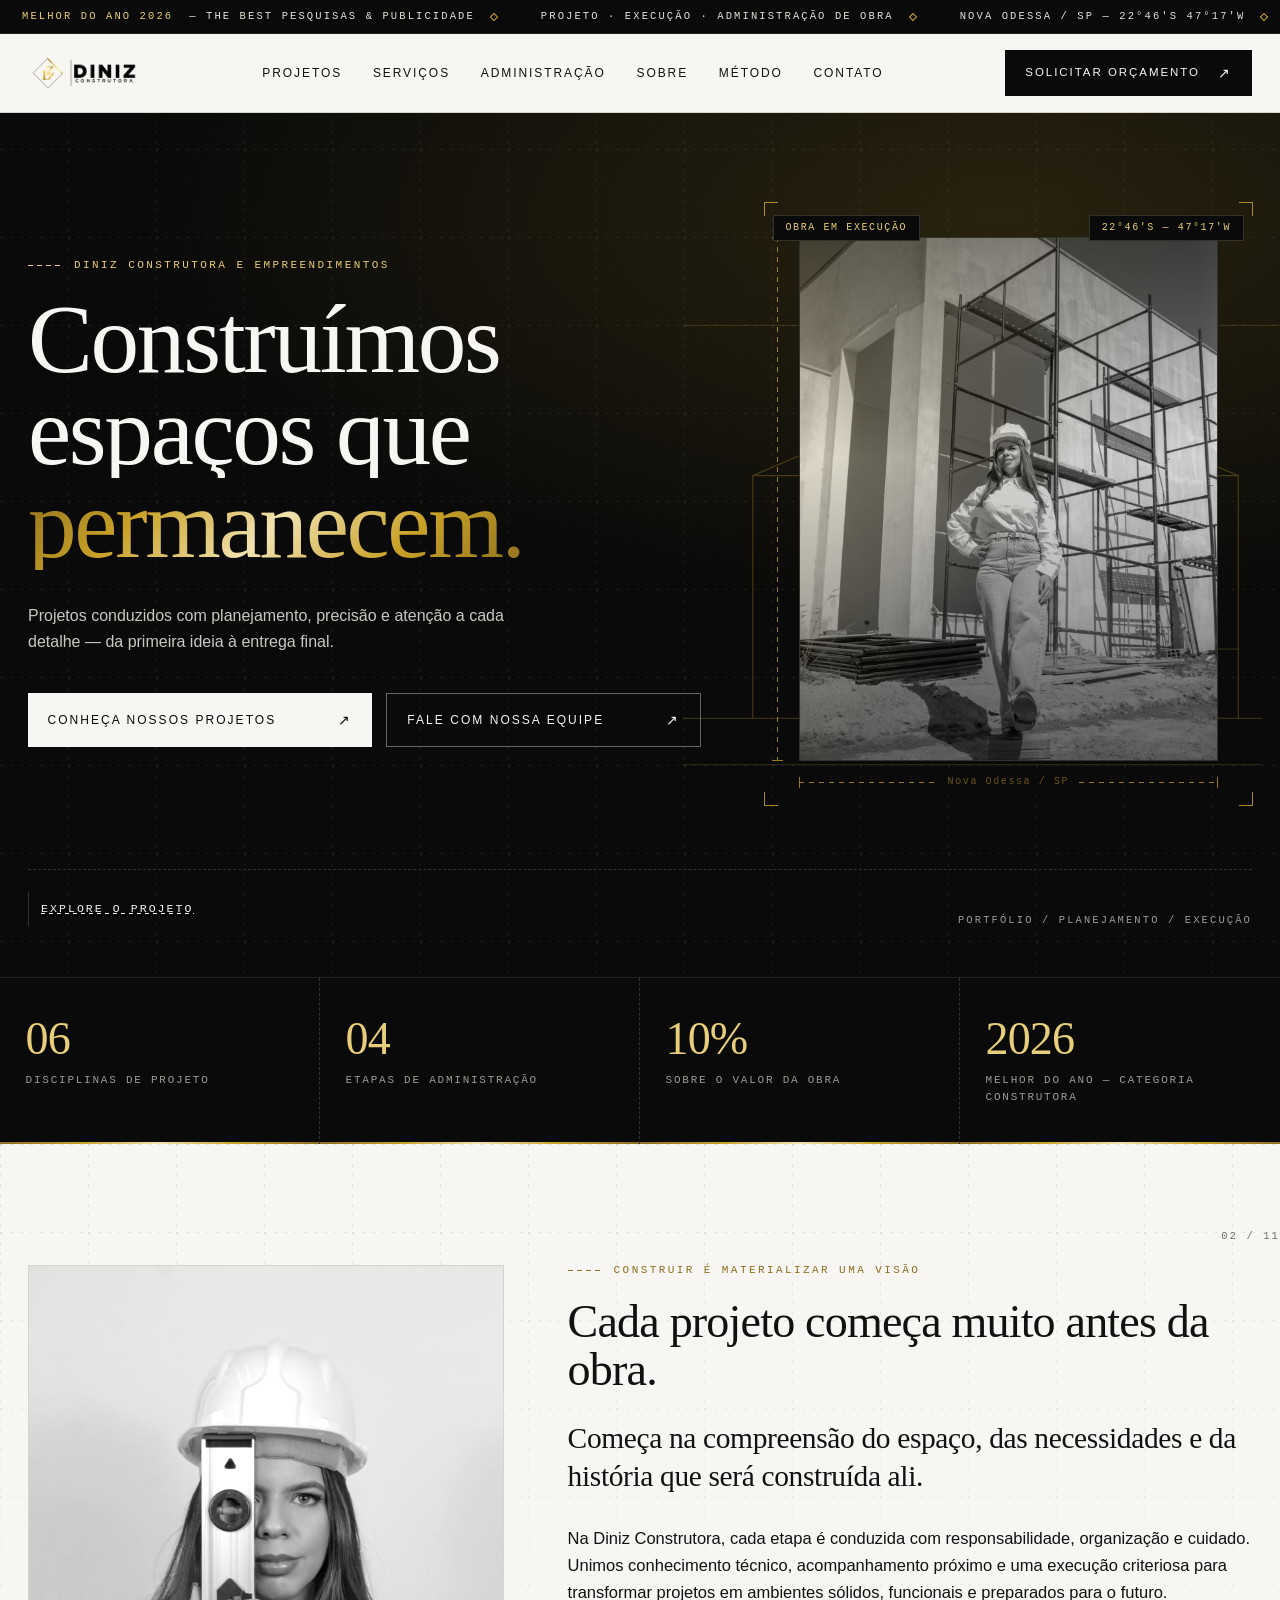
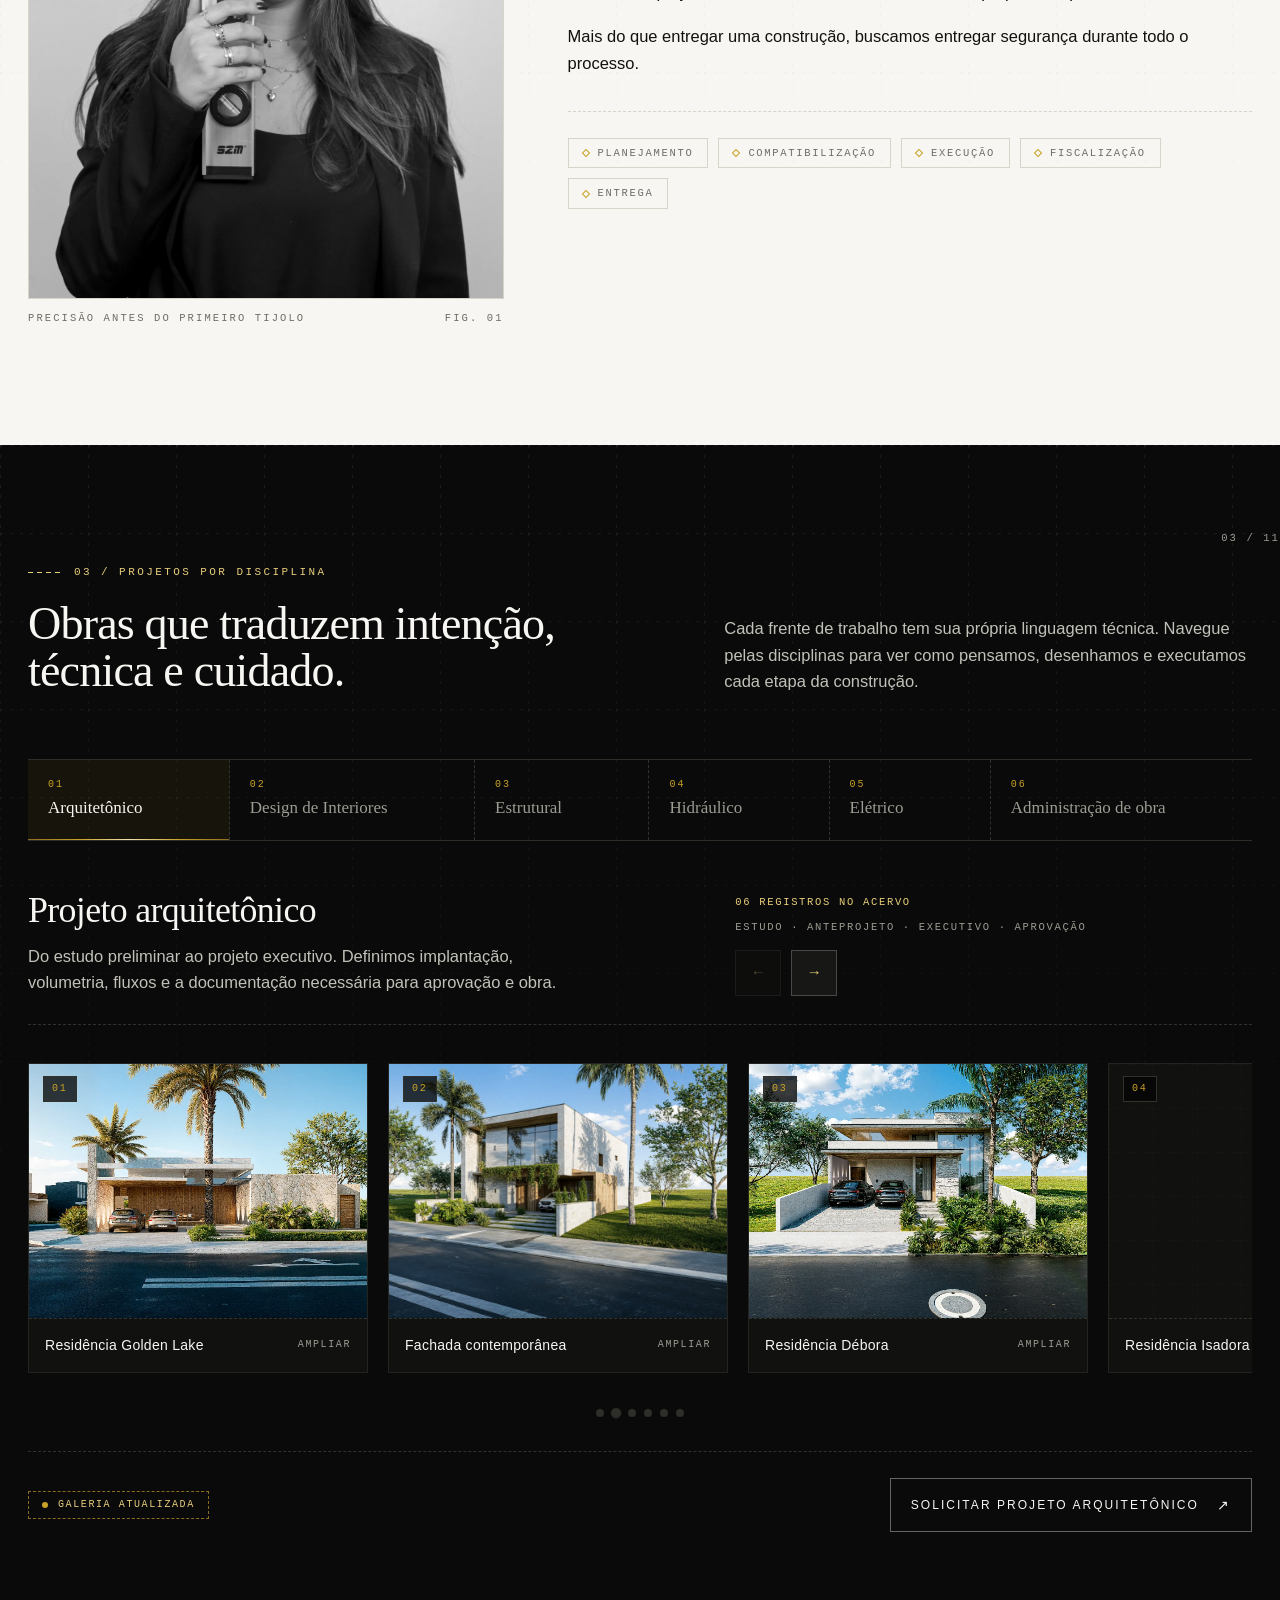
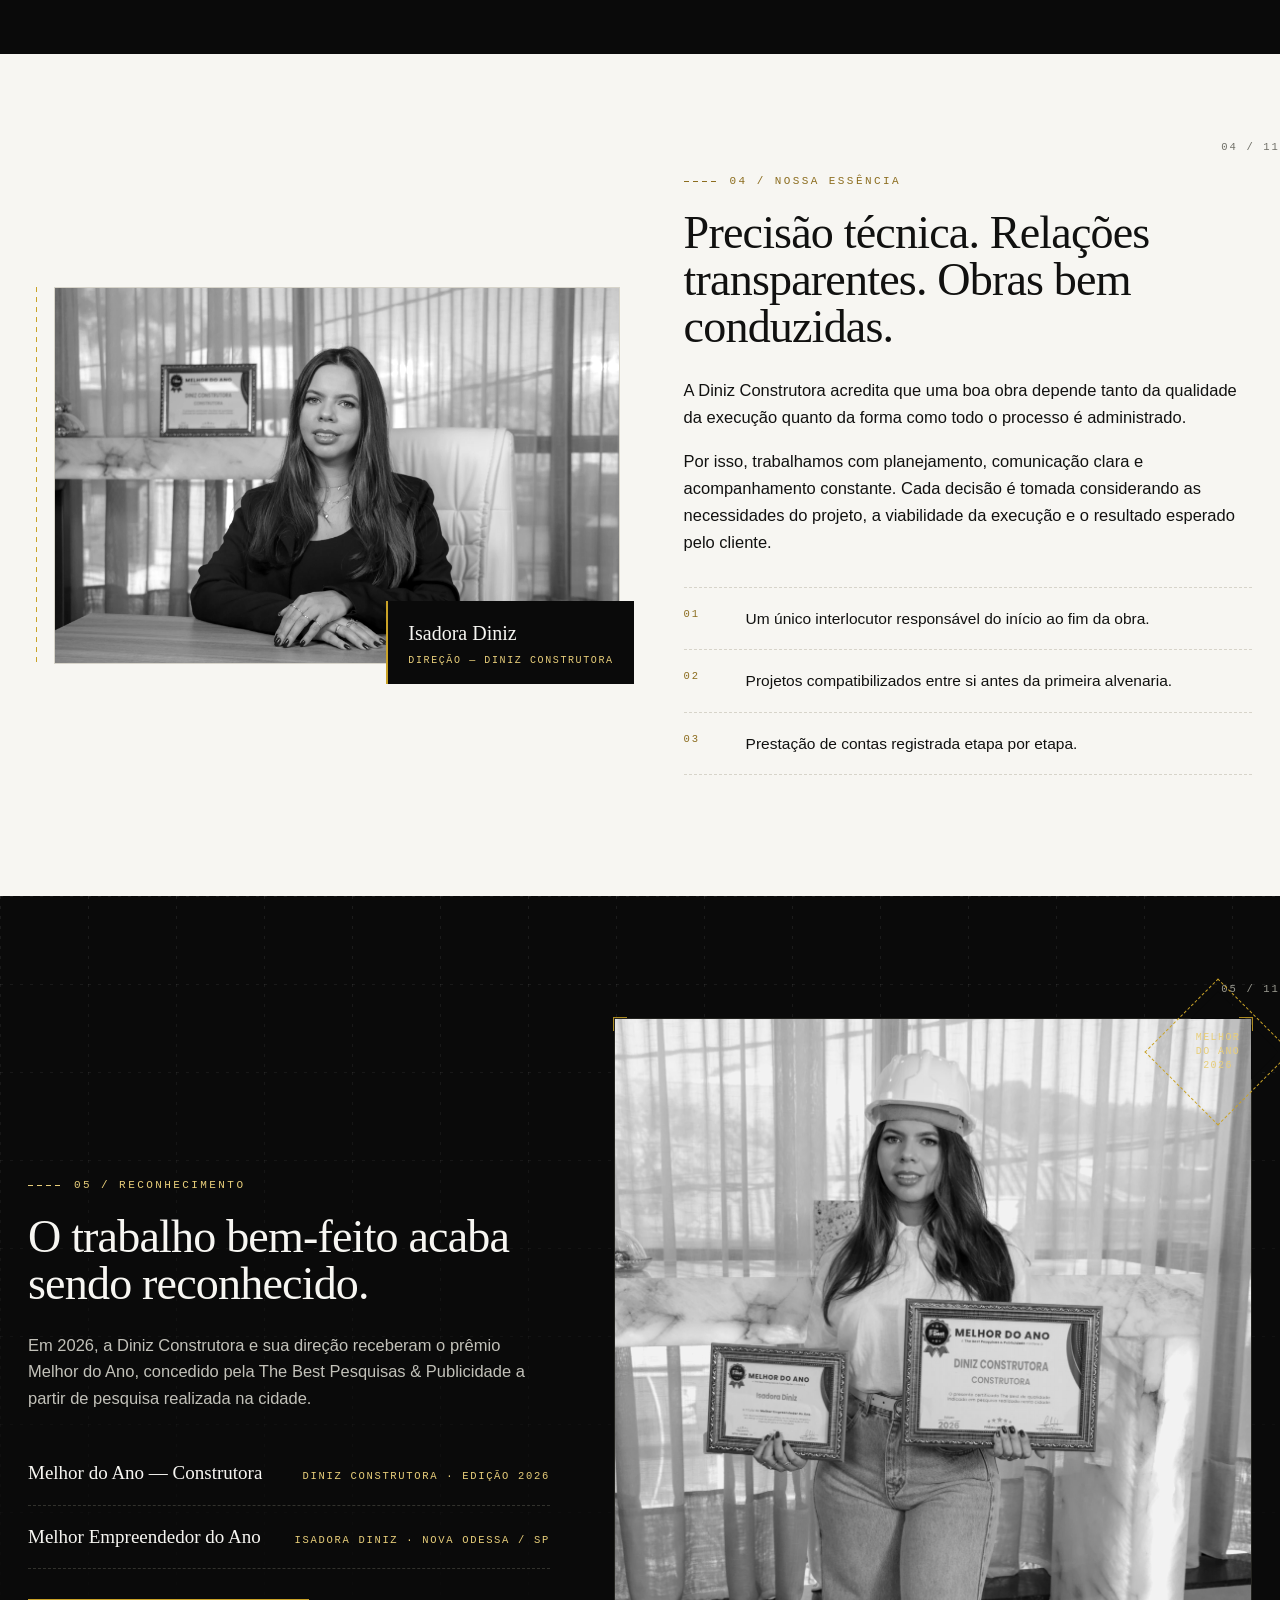
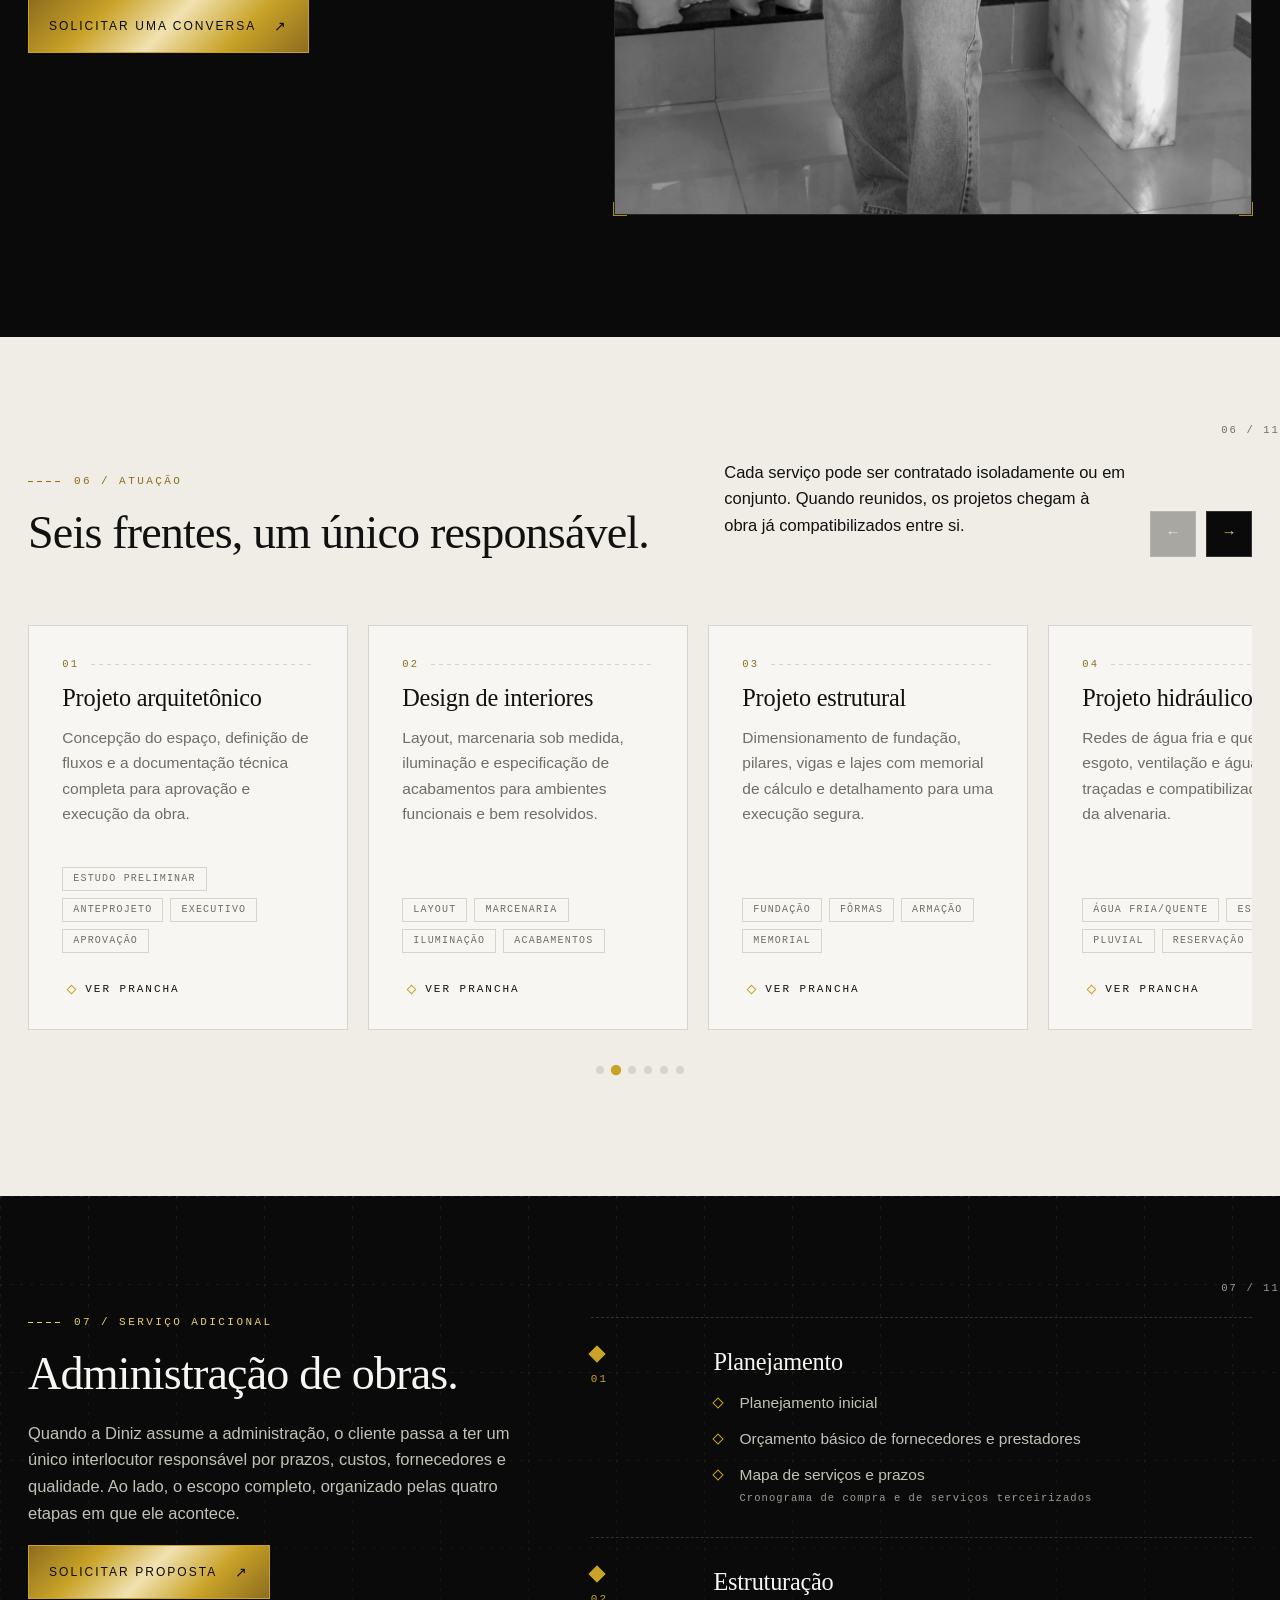
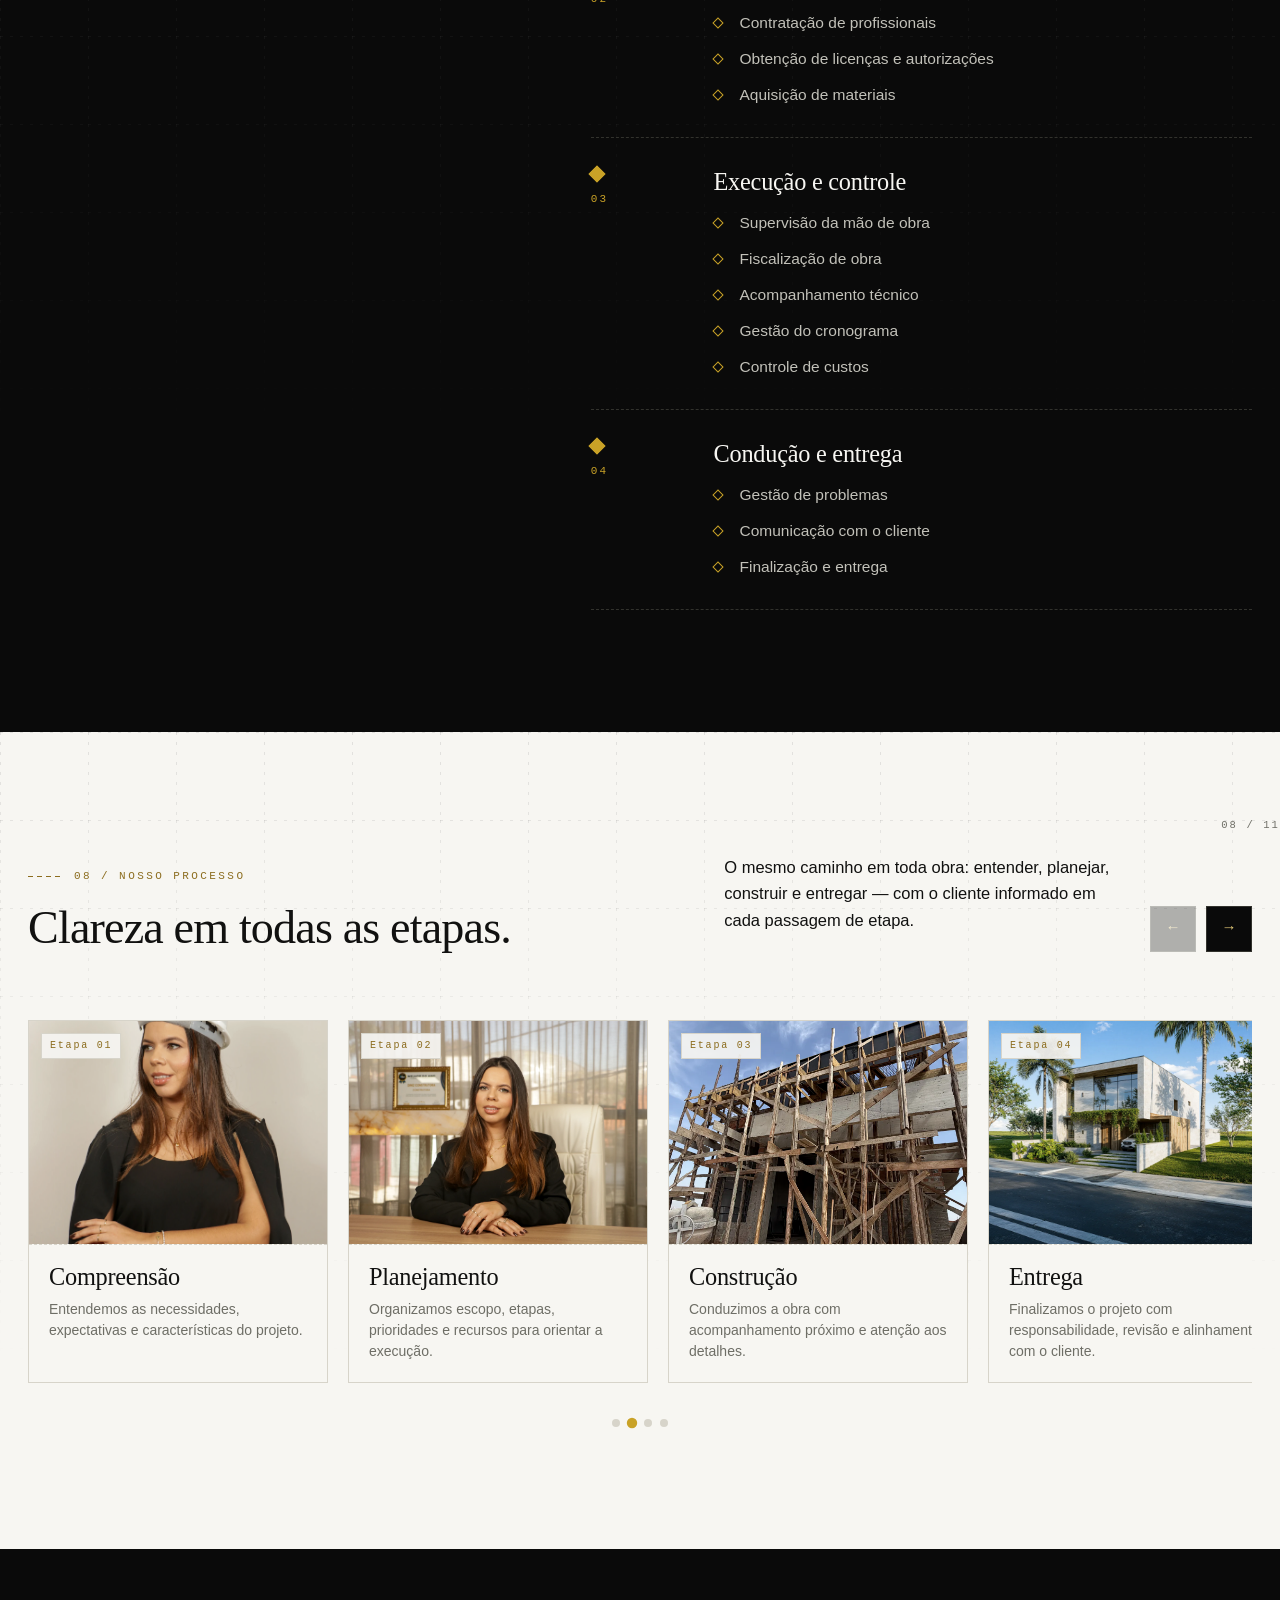
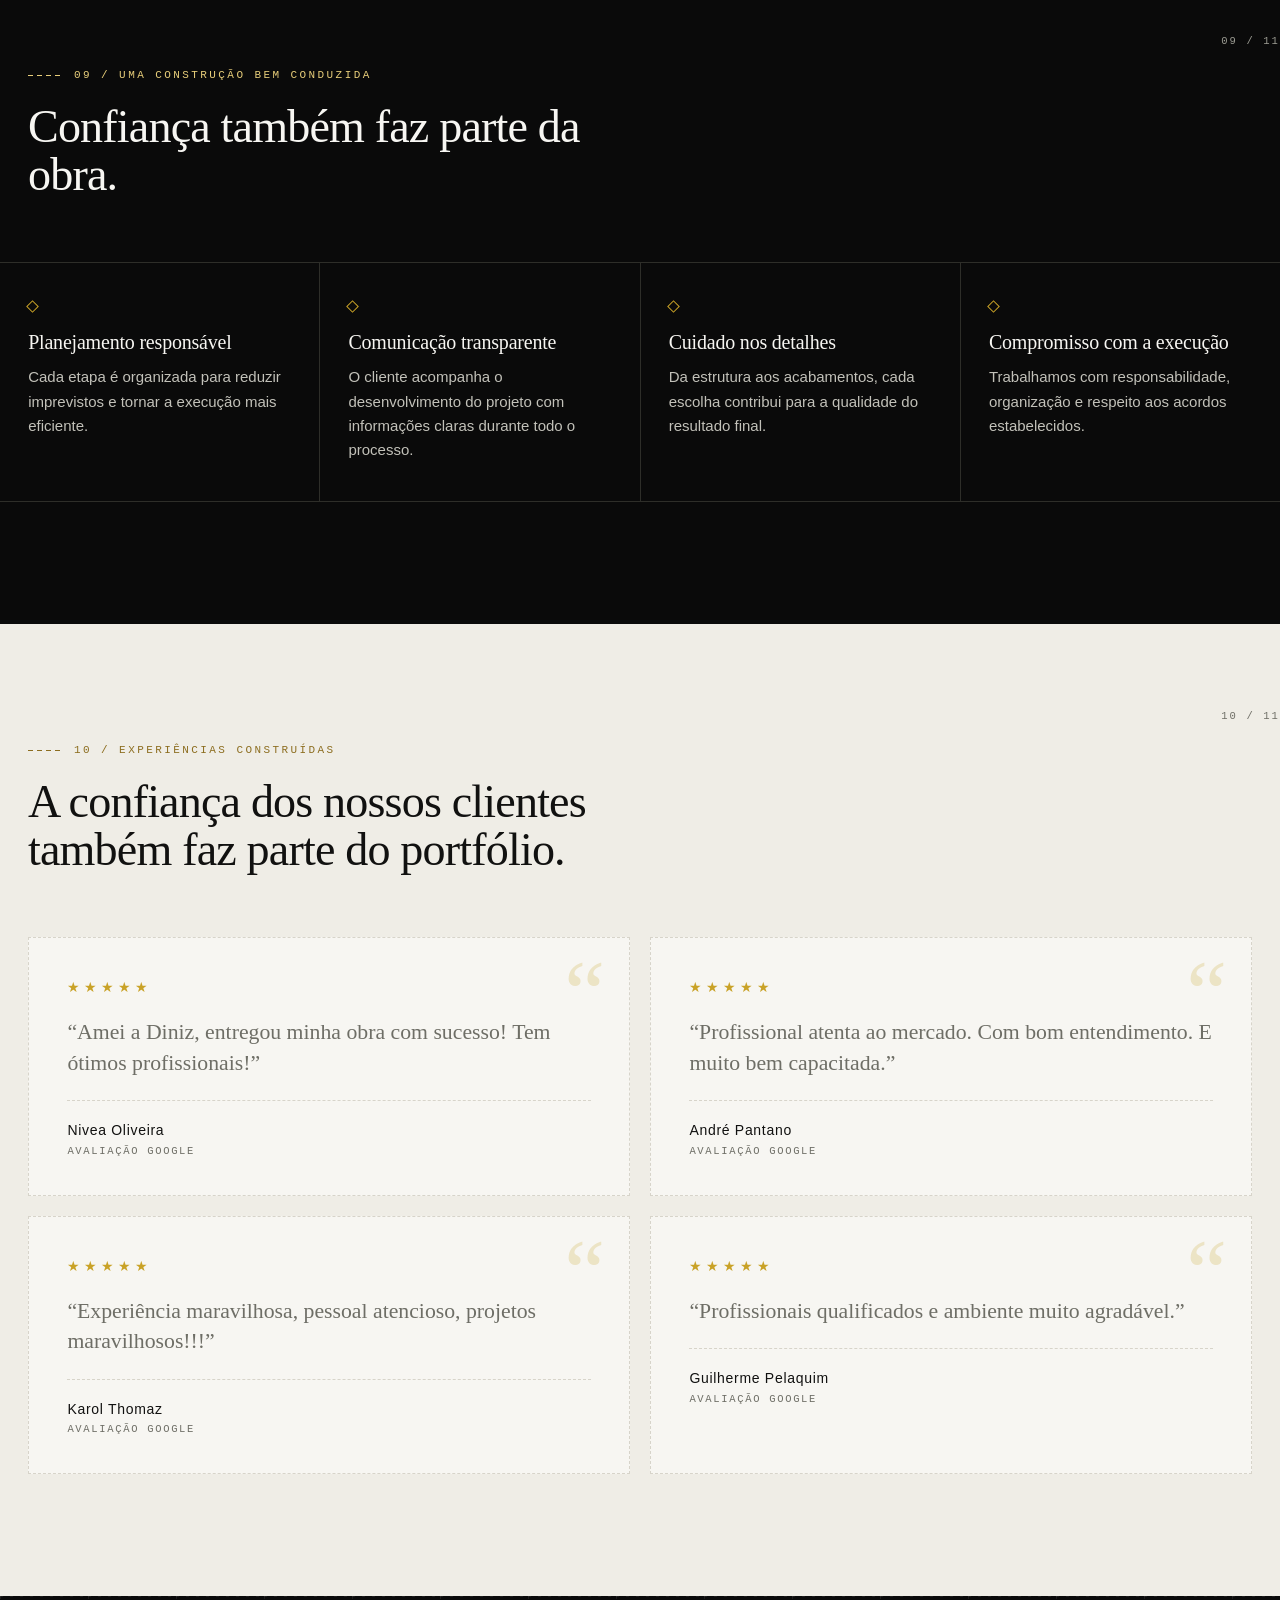
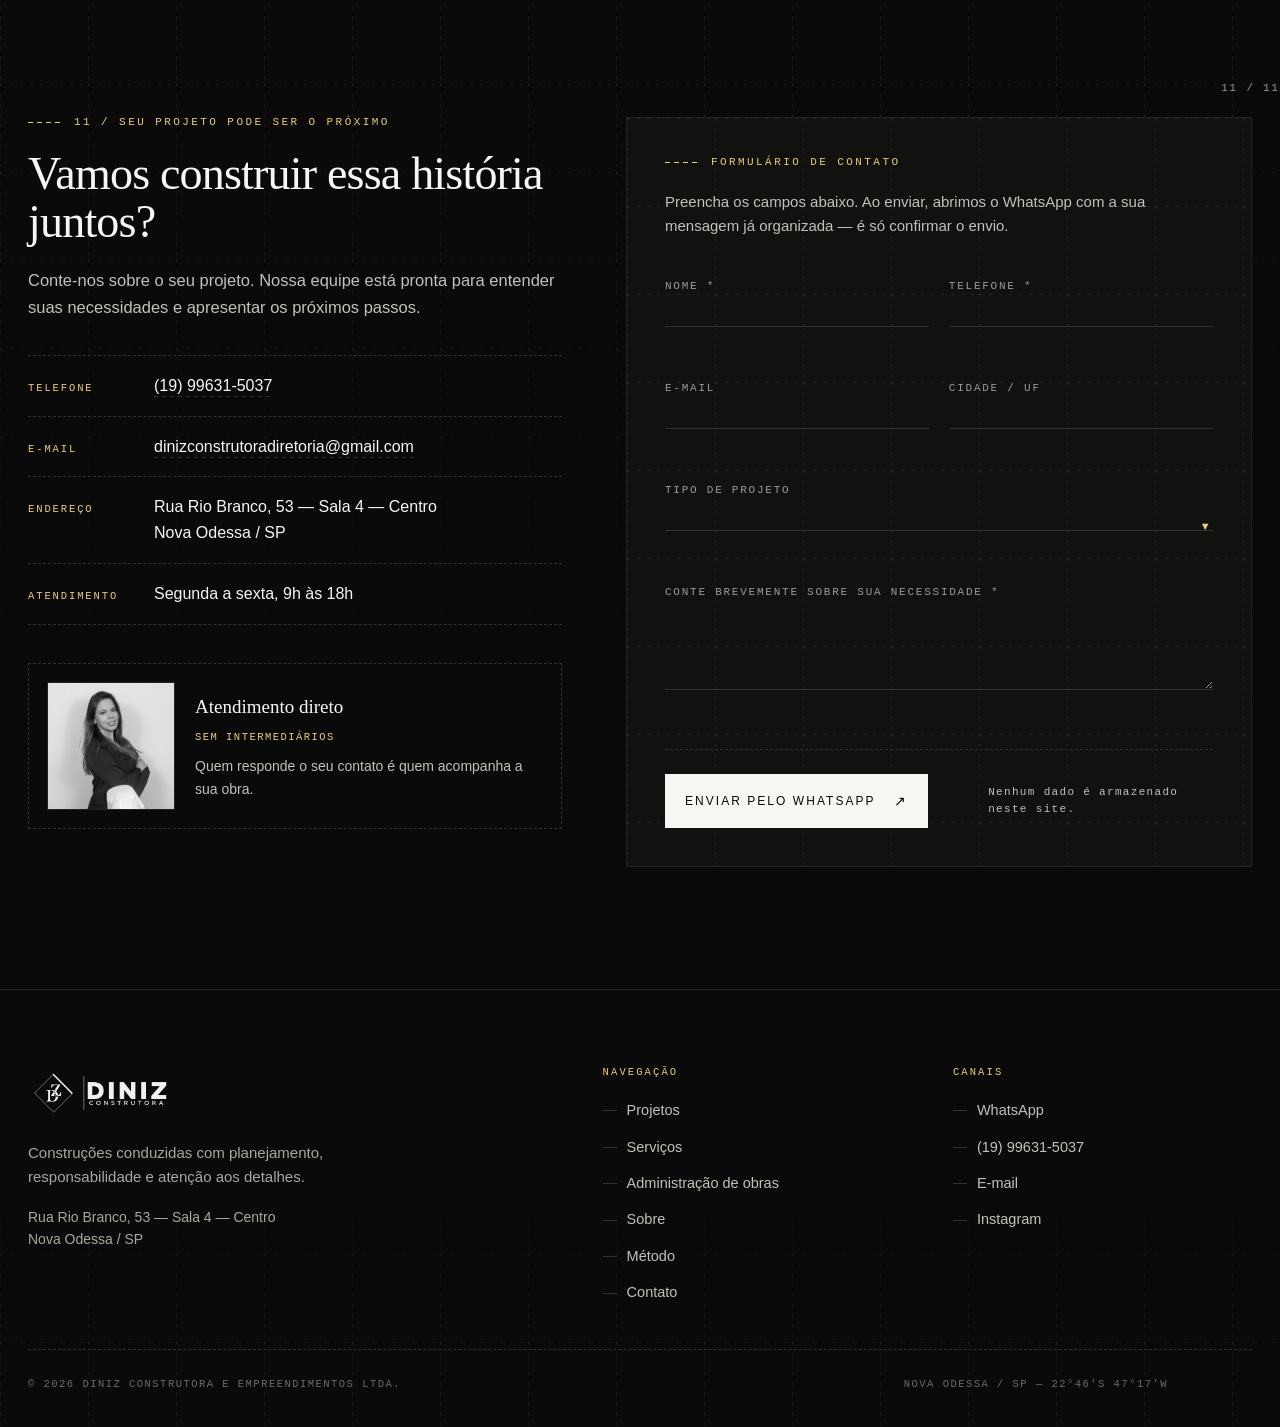
==== commit a3686b71: "V2" ====
--- a/index-v2.html
+++ b/index-v2.html
@@ -84,6 +84,7 @@
     p { margin: 0 0 1.1em; }
     p:last-child { margin-bottom: 0; }
     ul, ol { margin: 0; padding: 0; list-style: none; }
+    figure { margin: 0; }
     a { color: inherit; text-decoration: none; }
     img, svg { display: block; max-width: 100%; }
     button, input, select, textarea { font: inherit; color: inherit; }
@@ -811,15 +812,14 @@
     .panel-meta { display: grid; gap: 10px; justify-items: start; }
     .panel-meta span { font: 10.5px/1.5 var(--mono); letter-spacing: .16em; text-transform: uppercase; color: var(--muted-inv); }
     .panel-meta span:first-child { color: var(--gold-lift); }
-
-    .plates {
-      display: grid;
-      grid-template-columns: repeat(3, minmax(0, 1fr));
-      gap: 20px;
-    }
+    .panel-meta .carousel-arrows { margin-top: 4px; }
+
+    .plates-viewport { margin-bottom: 8px; }
     .plate {
       position: relative;
-      display: block; width: 100%;
+      display: block;
+      flex: 0 0 min(340px, 82vw);
+      scroll-snap-align: start;
       text-align: left;
       padding: 0;
       border: 1px solid var(--ink-3);
@@ -841,11 +841,14 @@
       overflow: hidden;
     }
     .plate-art img {
+      position: absolute; inset: 0;
       width: 100%; height: 100%;
       object-fit: cover;
       filter: saturate(.9) contrast(1.02);
       transition: transform 760ms var(--ease-out), filter 520ms var(--ease);
     }
+    /* fotos em pé mostram o enquadramento inteiro em vez de cortar no recorte 4:3 */
+    .plate--portrait .plate-art img { object-fit: contain; }
     .plate:hover .plate-art img, .plate:focus-visible .plate-art img {
       transform: scale(1.035);
       filter: saturate(1) contrast(1);
@@ -1096,21 +1099,20 @@
     /* ============================================================
        14. SERVIÇOS
        ============================================================ */
-    .cards {
-      display: grid;
-      grid-template-columns: repeat(3, minmax(0, 1fr));
-      gap: 1px;
-      background: var(--line);
-      border: 1px solid var(--line);
-    }
+    .services-headfoot { display: flex; align-items: flex-end; justify-content: space-between; gap: 24px; }
+    .services-headfoot p { max-width: 46ch; }
+    .services-viewport { margin-top: clamp(30px, 4vw, 46px); }
     .card {
       position: relative;
       display: flex; flex-direction: column;
       gap: 14px;
+      flex: 0 0 min(320px, 82vw);
+      scroll-snap-align: start;
       padding: clamp(26px, 2.6vw, 40px);
+      border: 1px solid var(--line);
       background: var(--bone);
       overflow: hidden;
-      transition: background 420ms var(--ease);
+      transition: background 420ms var(--ease), border-color 380ms var(--ease), transform 460ms var(--ease-out);
     }
     .card::before {
       content: ""; position: absolute; inset: 0;
@@ -1118,7 +1120,7 @@
       opacity: 0;
       transition: opacity 500ms var(--ease);
     }
-    .card:hover { background: var(--white); }
+    .card:hover { background: var(--white); border-color: var(--gold); transform: translateY(-5px); }
     .card:hover::before { opacity: .55; }
     /* cotas que "medem" o card no hover */
     .card::after {
@@ -1217,44 +1219,88 @@
     .checks small { display: block; margin-top: 4px; font: 10.5px/1.5 var(--mono); letter-spacing: .1em; color: var(--muted-inv); }
 
     /* ============================================================
-       16. MÉTODO — cronograma que se constrói
+       16. CARROSSEL — controles e viewport compartilhados
        ============================================================ */
-    .method-track {
+    .carousel-arrows { display: flex; gap: 10px; flex: 0 0 auto; }
+    .carousel-arrow {
+      display: grid; place-items: center;
+      width: 46px; height: 46px;
+      background: var(--black); color: var(--gold-lift);
+      border: 1px solid var(--ink-4);
+      font: 15px/1 var(--mono);
+      cursor: pointer;
+      transition: border-color 300ms var(--ease), opacity 300ms var(--ease);
+    }
+    .carousel-arrow i { font-style: normal; }
+    .carousel-arrow:hover:not(:disabled), .carousel-arrow:focus-visible:not(:disabled) { border-color: var(--gold); }
+    .carousel-arrow:disabled { opacity: .3; cursor: default; }
+    .sec--dark .carousel-arrow { background: var(--ink-2); border-color: rgba(247, 246, 242, .22); }
+
+    .carousel-viewport {
+      overflow-x: auto;
+      overflow-y: hidden;
+      scroll-snap-type: x mandatory;
+      scrollbar-width: none;
+      -ms-overflow-style: none;
+    }
+    .carousel-viewport::-webkit-scrollbar { display: none; }
+    .carousel-rail {
+      display: flex; gap: 20px;
+      list-style: none; margin: 0; padding: 4px 4px 10px;
+    }
+
+    .carousel-dots { display: flex; justify-content: center; gap: 8px; margin-top: 26px; }
+    .carousel-dot {
+      width: 8px; height: 8px; border-radius: 50%;
+      border: none; padding: 0;
+      background: var(--line);
+      cursor: pointer;
+      transition: background 300ms var(--ease), transform 300ms var(--ease);
+    }
+    .carousel-dot.is-active { background: var(--gold); transform: scale(1.3); }
+    .sec--dark .carousel-dot { background: var(--line-inv); }
+
+    /* ---- Método: etapas com fotos ---- */
+    .method-headfoot { display: flex; align-items: flex-end; justify-content: space-between; gap: 24px; }
+    .method-headfoot p { max-width: 46ch; }
+    .method-viewport { margin-top: clamp(30px, 4vw, 46px); }
+    .mstep {
       position: relative;
-      display: grid;
-      grid-template-columns: repeat(4, minmax(0, 1fr));
-      gap: clamp(18px, 2.4vw, 40px);
-      padding-top: 54px;
-    }
-    .method-track::before {
-      content: ""; position: absolute; left: 0; right: 0; top: 26px; height: 1px;
-      background: repeating-linear-gradient(90deg, var(--line) 0 6px, transparent 6px 12px);
-    }
-    .method-track::after {
-      content: ""; position: absolute; left: 0; top: 26px; height: 1px; width: 100%;
-      background: var(--gold);
-      transform: scaleX(0); transform-origin: left;
-      transition: transform 2200ms var(--ease-out);
-    }
-    .method-track.is-visible::after { transform: scaleX(1); }
-    .step { position: relative; }
-    .step .dot {
-      position: absolute; top: -33px; left: 0;
-      width: 14px; height: 14px;
-      background: var(--bone-2);
-      border: 1px solid var(--ink);
-      transform: rotate(45deg) scale(.4);
+      flex: 0 0 min(300px, 78vw);
+      scroll-snap-align: start;
+      border: 1px solid var(--line);
+      background: var(--bone);
+      overflow: hidden;
+      transition: border-color 380ms var(--ease), background 380ms var(--ease), transform 460ms var(--ease-out);
+    }
+    .mstep:hover { border-color: var(--gold); background: var(--white); transform: translateY(-5px); }
+    .mstep-art {
+      position: relative; aspect-ratio: 4 / 3; overflow: hidden;
+      background-image: var(--grid-light); background-size: 44px 44px;
+    }
+    .mstep-art img {
+      position: absolute; inset: 0; width: 100%; height: 100%;
+      object-fit: cover; filter: saturate(.92) contrast(1.02);
+      transition: transform 760ms var(--ease-out), filter 520ms var(--ease);
+    }
+    .mstep:hover .mstep-art img { transform: scale(1.045); filter: saturate(1) contrast(1); }
+    .mstep-art::after {
+      content: ""; position: absolute; inset: 0;
+      background: var(--hatch-gold);
       opacity: 0;
-      transition: transform 620ms var(--ease-lift), opacity 400ms var(--ease), background 400ms var(--ease);
-    }
-    .method-track.is-visible .step .dot { transform: rotate(45deg) scale(1); opacity: 1; }
-    .method-track.is-visible .step:nth-child(1) .dot { transition-delay: 120ms; }
-    .method-track.is-visible .step:nth-child(2) .dot { transition-delay: 480ms; }
-    .method-track.is-visible .step:nth-child(3) .dot { transition-delay: 840ms; }
-    .method-track.is-visible .step:nth-child(4) .dot { transition-delay: 1200ms; background: var(--gold); }
-    .step .n { font: 10.5px/1 var(--mono); letter-spacing: .2em; color: var(--gold-deep); }
-    .step h3 { margin: 12px 0 10px; }
-    .step p { color: var(--muted); font-size: 15.5px; }
+      transition: opacity 460ms var(--ease);
+    }
+    .mstep:hover .mstep-art::after { opacity: 1; }
+    .mstep-n {
+      position: absolute; top: 12px; left: 12px; z-index: 2;
+      font: 10px/1 var(--mono); letter-spacing: .18em; color: var(--gold-deep);
+      padding: 7px 8px;
+      background: rgba(247, 246, 242, .92);
+      border: 1px solid var(--line);
+    }
+    .mstep-cap { padding: 18px 20px 20px; border-top: 1px dashed var(--line); }
+    .mstep-cap h3 { margin: 0 0 8px; }
+    .mstep-cap p { margin: 0; color: var(--muted); font-size: 14px; line-height: 1.5; }
 
     /* ============================================================
        17. CONFIANÇA
@@ -1308,6 +1354,7 @@
     .quote figcaption span { font: 10.5px/1 var(--mono); letter-spacing: .16em; text-transform: uppercase; color: var(--muted); }
     .quote .pending { border-color: var(--line); color: var(--muted); margin-bottom: 18px; }
     .quote .pending::before { background: var(--gold); }
+    .quote-stars { display: block; margin-bottom: 18px; font-size: 14px; letter-spacing: 4px; color: var(--gold); }
 
     /* ============================================================
        19. CONTATO + FORMULÁRIO
@@ -1606,8 +1653,6 @@
        24. RESPONSIVO
        ============================================================ */
     @media (max-width: 1180px) {
-      .plates { grid-template-columns: repeat(2, minmax(0, 1fr)); }
-      .cards { grid-template-columns: repeat(2, minmax(0, 1fr)); }
       .trust-grid { grid-template-columns: repeat(2, minmax(0, 1fr)); }
     }
 
@@ -1628,9 +1673,7 @@
       .sec-head { gap: 22px; align-items: start; }
       .about-figure { padding: 0 0 26px 20px; }
       .about-figure .badge { right: 0; bottom: -10px; }
-      .method-track { grid-template-columns: repeat(2, minmax(0, 1fr)); row-gap: 46px; }
-      .method-track::before, .method-track::after { display: none; }
-      .step .dot { position: static; opacity: 1; transform: rotate(45deg); margin-bottom: 16px; }
+      .method-headfoot, .services-headfoot { flex-direction: column; align-items: flex-start; gap: 16px; }
       .lb-art { border-right: 0; border-bottom: 1px dashed var(--ink-4); }
       .sec-index { display: none; }
     }
@@ -1646,14 +1689,25 @@
       .hero-plate .dim-x { left: 20px; right: 20px; }
       .hero-plate .dim-y, .plate-tag--tr { display: none; }
       .hero-plate .scan { left: 20px; right: 20px; top: 20px; }
-      .plates, .cards, .trust-grid, .quotes, .form-grid, .method-track { grid-template-columns: 1fr; }
+      .trust-grid, .quotes, .form-grid { grid-template-columns: 1fr; }
+      .mstep, .card { flex-basis: 82vw; }
+      .plate { flex-basis: 84vw; }
+      .carousel-arrows { display: none; }
       .stats { grid-template-columns: 1fr; }
       .stat { border-right: 0; border-bottom: 1px dashed var(--ink-4); }
       .phase { grid-template-columns: 1fr; gap: 16px; }
       .phase-n { flex-direction: row; align-items: center; gap: 12px; }
       .contact-line { grid-template-columns: 1fr; gap: 6px; }
       .contact-figure { grid-template-columns: 1fr; }
-      .contact-figure .frame { max-width: 160px; }
+      .contact-figure .frame { width: 100%; max-width: none; aspect-ratio: 3 / 4; }
+      .contact-figure img { object-position: 50% 24%; }
+      .about-figure { padding: 0 0 64px; }
+      .about-figure .frame { aspect-ratio: 4 / 5; }
+      .about-figure img { object-position: 50% 50%; }
+      .about-figure .dim-side { left: -8px; top: 0; bottom: 64px; }
+      .about-figure .badge { left: 14px; right: 0; bottom: 0; padding: 18px 20px; }
+      .plate--portrait .plate-art { aspect-ratio: 4 / 5; }
+      .model-stage { aspect-ratio: 4 / 3; }
       .about-list li { grid-template-columns: 1fr; gap: 6px; }
       .mobile-cta { display: flex; }
       .to-top { display: none; }
@@ -1681,8 +1735,8 @@
       .hero-draft path, .hero-draft line, .hero-draft rect, .hero-draft circle,
       .plate-art svg [data-draw], .lb-art svg [data-draw] { stroke-dashoffset: 0; }
       .ticker-track { animation: none; }
-      .method-track::after, .stat::after { transform: scaleX(1); }
-      .step .dot { opacity: 1; transform: rotate(45deg); }
+      .stat::after { transform: scaleX(1); }
+      .carousel-viewport { scroll-behavior: auto; }
     }
 
     @media print {
@@ -1961,9 +2015,7 @@
             </li>
           </ul>
 
-          <p style="margin-top:30px">
-            <a class="link" href="#contato">Solicitar uma conversa <i aria-hidden="true">↗</i></a>
-          </p>
+          <a class="btn btn--gold" style="margin-top:30px" href="#contato"><span>Solicitar uma conversa</span><i aria-hidden="true">↗</i></a>
         </div>
 
         <figure class="award-figure reveal" data-delay="1">
@@ -1988,58 +2040,68 @@
             <p class="kicker">06 / Atuação</p>
             <h2 class="h2" id="services-title">Seis frentes, um único responsável.</h2>
           </div>
-          <p>Cada serviço pode ser contratado isoladamente ou em conjunto. Quando reunidos, os projetos chegam à obra já compatibilizados entre si.</p>
+          <div class="services-headfoot">
+            <p>Cada serviço pode ser contratado isoladamente ou em conjunto. Quando reunidos, os projetos chegam à obra já compatibilizados entre si.</p>
+            <div class="carousel-arrows">
+              <button class="carousel-arrow" type="button" id="services-prev" aria-label="Serviço anterior"><i aria-hidden="true">←</i></button>
+              <button class="carousel-arrow" type="button" id="services-next" aria-label="Próximo serviço"><i aria-hidden="true">→</i></button>
+            </div>
+          </div>
         </div>
 
-        <div class="cards">
-          <article class="card reveal">
-            <span class="card-n">01</span>
-            <h3 class="h3">Projeto arquitetônico</h3>
-            <p>Concepção do espaço, definição de fluxos e a documentação técnica completa para aprovação e execução da obra.</p>
-            <ul class="card-tags"><li>Estudo preliminar</li><li>Anteprojeto</li><li>Executivo</li><li>Aprovação</li></ul>
-            <button class="card-link" type="button" data-goto="1"><span class="lozenge" aria-hidden="true"></span> Ver prancha</button>
-          </article>
-
-          <article class="card reveal" data-delay="1">
-            <span class="card-n">02</span>
-            <h3 class="h3">Design de interiores</h3>
-            <p>Layout, marcenaria sob medida, iluminação e especificação de acabamentos para ambientes funcionais e bem resolvidos.</p>
-            <ul class="card-tags"><li>Layout</li><li>Marcenaria</li><li>Iluminação</li><li>Acabamentos</li></ul>
-            <button class="card-link" type="button" data-goto="2"><span class="lozenge" aria-hidden="true"></span> Ver prancha</button>
-          </article>
-
-          <article class="card reveal" data-delay="2">
-            <span class="card-n">03</span>
-            <h3 class="h3">Projeto estrutural</h3>
-            <p>Dimensionamento de fundação, pilares, vigas e lajes com memorial de cálculo e detalhamento para uma execução segura.</p>
-            <ul class="card-tags"><li>Fundação</li><li>Fôrmas</li><li>Armação</li><li>Memorial</li></ul>
-            <button class="card-link" type="button" data-goto="3"><span class="lozenge" aria-hidden="true"></span> Ver prancha</button>
-          </article>
-
-          <article class="card reveal">
-            <span class="card-n">04</span>
-            <h3 class="h3">Projeto hidráulico</h3>
-            <p>Redes de água fria e quente, esgoto, ventilação e águas pluviais traçadas e compatibilizadas antes da alvenaria.</p>
-            <ul class="card-tags"><li>Água fria/quente</li><li>Esgoto</li><li>Pluvial</li><li>Reservação</li></ul>
-            <button class="card-link" type="button" data-goto="4"><span class="lozenge" aria-hidden="true"></span> Ver prancha</button>
-          </article>
-
-          <article class="card reveal" data-delay="1">
-            <span class="card-n">05</span>
-            <h3 class="h3">Projeto elétrico</h3>
-            <p>Entrada de energia, quadros, circuitos, infraestrutura e luminotécnico com previsão de carga e proteção adequadas.</p>
-            <ul class="card-tags"><li>Quadros</li><li>Circuitos</li><li>Luminotécnico</li><li>SPDA</li></ul>
-            <button class="card-link" type="button" data-goto="5"><span class="lozenge" aria-hidden="true"></span> Ver prancha</button>
-          </article>
-
-          <article class="card reveal" data-delay="2">
-            <span class="card-n">06</span>
-            <h3 class="h3">Administração de obra</h3>
-            <p>Serviço adicional que conduz a obra do planejamento à entrega: cronograma, compras, contratações, fiscalização e prestação de contas.</p>
-            <ul class="card-tags"><li>Cronograma</li><li>Custos</li><li>Fiscalização</li><li>Entrega</li></ul>
-            <a class="card-link" href="#administracao"><span class="lozenge" aria-hidden="true"></span> Escopo completo</a>
-          </article>
+        <div class="services-viewport carousel-viewport reveal" id="services-viewport">
+          <div class="cards carousel-rail" id="services-rail">
+            <article class="card">
+              <span class="card-n">01</span>
+              <h3 class="h3">Projeto arquitetônico</h3>
+              <p>Concepção do espaço, definição de fluxos e a documentação técnica completa para aprovação e execução da obra.</p>
+              <ul class="card-tags"><li>Estudo preliminar</li><li>Anteprojeto</li><li>Executivo</li><li>Aprovação</li></ul>
+              <button class="card-link" type="button" data-goto="1"><span class="lozenge" aria-hidden="true"></span> Ver prancha</button>
+            </article>
+
+            <article class="card">
+              <span class="card-n">02</span>
+              <h3 class="h3">Design de interiores</h3>
+              <p>Layout, marcenaria sob medida, iluminação e especificação de acabamentos para ambientes funcionais e bem resolvidos.</p>
+              <ul class="card-tags"><li>Layout</li><li>Marcenaria</li><li>Iluminação</li><li>Acabamentos</li></ul>
+              <button class="card-link" type="button" data-goto="2"><span class="lozenge" aria-hidden="true"></span> Ver prancha</button>
+            </article>
+
+            <article class="card">
+              <span class="card-n">03</span>
+              <h3 class="h3">Projeto estrutural</h3>
+              <p>Dimensionamento de fundação, pilares, vigas e lajes com memorial de cálculo e detalhamento para uma execução segura.</p>
+              <ul class="card-tags"><li>Fundação</li><li>Fôrmas</li><li>Armação</li><li>Memorial</li></ul>
+              <button class="card-link" type="button" data-goto="3"><span class="lozenge" aria-hidden="true"></span> Ver prancha</button>
+            </article>
+
+            <article class="card">
+              <span class="card-n">04</span>
+              <h3 class="h3">Projeto hidráulico</h3>
+              <p>Redes de água fria e quente, esgoto, ventilação e águas pluviais traçadas e compatibilizadas antes da alvenaria.</p>
+              <ul class="card-tags"><li>Água fria/quente</li><li>Esgoto</li><li>Pluvial</li><li>Reservação</li></ul>
+              <button class="card-link" type="button" data-goto="4"><span class="lozenge" aria-hidden="true"></span> Ver prancha</button>
+            </article>
+
+            <article class="card">
+              <span class="card-n">05</span>
+              <h3 class="h3">Projeto elétrico</h3>
+              <p>Entrada de energia, quadros, circuitos, infraestrutura e luminotécnico com previsão de carga e proteção adequadas.</p>
+              <ul class="card-tags"><li>Quadros</li><li>Circuitos</li><li>Luminotécnico</li><li>SPDA</li></ul>
+              <button class="card-link" type="button" data-goto="5"><span class="lozenge" aria-hidden="true"></span> Ver prancha</button>
+            </article>
+
+            <article class="card">
+              <span class="card-n">06</span>
+              <h3 class="h3">Administração de obra</h3>
+              <p>Serviço adicional que conduz a obra do planejamento à entrega: cronograma, compras, contratações, fiscalização e prestação de contas.</p>
+              <ul class="card-tags"><li>Cronograma</li><li>Custos</li><li>Fiscalização</li><li>Entrega</li></ul>
+              <a class="card-link" href="#administracao"><span class="lozenge" aria-hidden="true"></span> Escopo completo</a>
+            </article>
+          </div>
         </div>
+
+        <div class="carousel-dots" id="services-dots" role="tablist" aria-label="Serviços"></div>
       </div>
     </section>
 
@@ -2051,11 +2113,6 @@
           <p class="kicker">07 / Serviço adicional</p>
           <h2 class="h2" id="admin-title">Administração de obras.</h2>
           <p style="margin-top:22px">Quando a Diniz assume a administração, o cliente passa a ter um único interlocutor responsável por prazos, custos, fornecedores e qualidade. Ao lado, o escopo completo, organizado pelas quatro etapas em que ele acontece.</p>
-
-          <div class="value-box">
-            <span>Valor do serviço</span>
-            <b>10% do valor da obra</b>
-          </div>
 
           <a class="btn btn--gold" href="#contato"><span>Solicitar proposta</span><i aria-hidden="true">↗</i></a>
         </div>
@@ -2123,35 +2180,63 @@
             <p class="kicker">08 / Nosso processo</p>
             <h2 class="h2" id="method-title">Clareza em todas as etapas.</h2>
           </div>
-          <p>O mesmo caminho em toda obra: entender, planejar, construir e entregar — com o cliente informado em cada passagem de etapa.</p>
+          <div class="method-headfoot">
+            <p>O mesmo caminho em toda obra: entender, planejar, construir e entregar — com o cliente informado em cada passagem de etapa.</p>
+            <div class="carousel-arrows">
+              <button class="carousel-arrow" type="button" id="method-prev" aria-label="Etapa anterior"><i aria-hidden="true">←</i></button>
+              <button class="carousel-arrow" type="button" id="method-next" aria-label="Próxima etapa"><i aria-hidden="true">→</i></button>
+            </div>
+          </div>
         </div>
-
-        <ol class="method-track" id="method-track">
-          <li class="step">
-            <span class="dot" aria-hidden="true"></span>
-            <span class="n">Etapa 01</span>
-            <h3 class="h3">Compreensão</h3>
-            <p>Entendemos as necessidades, expectativas e características do projeto.</p>
-          </li>
-          <li class="step">
-            <span class="dot" aria-hidden="true"></span>
-            <span class="n">Etapa 02</span>
-            <h3 class="h3">Planejamento</h3>
-            <p>Organizamos escopo, etapas, prioridades e recursos para orientar a execução.</p>
-          </li>
-          <li class="step">
-            <span class="dot" aria-hidden="true"></span>
-            <span class="n">Etapa 03</span>
-            <h3 class="h3">Construção</h3>
-            <p>Conduzimos a obra com acompanhamento próximo e atenção aos detalhes.</p>
-          </li>
-          <li class="step">
-            <span class="dot" aria-hidden="true"></span>
-            <span class="n">Etapa 04</span>
-            <h3 class="h3">Entrega</h3>
-            <p>Finalizamos o projeto com responsabilidade, revisão e alinhamento com o cliente.</p>
-          </li>
-        </ol>
+      </div>
+
+      <div class="page-shell">
+        <div class="method-viewport carousel-viewport reveal" id="method-viewport">
+          <ol class="carousel-rail" id="method-rail">
+            <li class="mstep">
+              <div class="mstep-art">
+                <img src="assets/img_3780_1_1x.webp" alt="Profissional da Diniz Construtora em atendimento inicial ao cliente." loading="lazy" decoding="async">
+                <span class="mstep-n">Etapa 01</span>
+              </div>
+              <div class="mstep-cap">
+                <h3 class="h3">Compreensão</h3>
+                <p>Entendemos as necessidades, expectativas e características do projeto.</p>
+              </div>
+            </li>
+            <li class="mstep">
+              <div class="mstep-art">
+                <img src="assets/img_3856_1_1x.webp" alt="Direção da Diniz Construtora planejando no escritório da empresa." loading="lazy" decoding="async">
+                <span class="mstep-n">Etapa 02</span>
+              </div>
+              <div class="mstep-cap">
+                <h3 class="h3">Planejamento</h3>
+                <p>Organizamos escopo, etapas, prioridades e recursos para orientar a execução.</p>
+              </div>
+            </li>
+            <li class="mstep">
+              <div class="mstep-art">
+                <img src="assets/portfolio/estrutura-formas-escoramento.webp" alt="Obra em fase de estrutura, com fôrmas e escoramento de viga montados." loading="lazy" decoding="async">
+                <span class="mstep-n">Etapa 03</span>
+              </div>
+              <div class="mstep-cap">
+                <h3 class="h3">Construção</h3>
+                <p>Conduzimos a obra com acompanhamento próximo e atenção aos detalhes.</p>
+              </div>
+            </li>
+            <li class="mstep">
+              <div class="mstep-art">
+                <img src="assets/portfolio/arch-fachada-contemporanea.webp" alt="Fachada contemporânea de projeto entregue pela Diniz Construtora." loading="lazy" decoding="async">
+                <span class="mstep-n">Etapa 04</span>
+              </div>
+              <div class="mstep-cap">
+                <h3 class="h3">Entrega</h3>
+                <p>Finalizamos o projeto com responsabilidade, revisão e alinhamento com o cliente.</p>
+              </div>
+            </li>
+          </ol>
+        </div>
+
+        <div class="carousel-dots" id="method-dots" role="tablist" aria-label="Etapas do processo"></div>
       </div>
     </section>
 
@@ -2204,20 +2289,38 @@
 
         <div class="quotes">
           <figure class="quote reveal">
-            <span class="pending">Depoimento real a inserir</span>
-            <blockquote>[Depoimento do cliente sobre atendimento, organização, qualidade da obra ou cumprimento dos acordos.]</blockquote>
+            <span class="quote-stars" aria-hidden="true">★★★★★</span>
+            <blockquote>“Amei a Diniz, entregou minha obra com sucesso! Tem ótimos profissionais!”</blockquote>
             <figcaption>
-              <b>[Nome do cliente]</b>
-              <span>[Projeto realizado]</span>
+              <b>Nivea Oliveira</b>
+              <span>Avaliação Google</span>
             </figcaption>
           </figure>
 
           <figure class="quote reveal" data-delay="1">
-            <span class="pending">Depoimento real a inserir</span>
-            <blockquote>[Segundo depoimento, preferencialmente destacando acompanhamento e resultado final.]</blockquote>
+            <span class="quote-stars" aria-hidden="true">★★★★★</span>
+            <blockquote>“Profissional atenta ao mercado. Com bom entendimento. E muito bem capacitada.”</blockquote>
             <figcaption>
-              <b>[Nome do cliente]</b>
-              <span>[Projeto realizado]</span>
+              <b>André Pantano</b>
+              <span>Avaliação Google</span>
+            </figcaption>
+          </figure>
+
+          <figure class="quote reveal">
+            <span class="quote-stars" aria-hidden="true">★★★★★</span>
+            <blockquote>“Experiência maravilhosa, pessoal atencioso, projetos maravilhosos!!!”</blockquote>
+            <figcaption>
+              <b>Karol Thomaz</b>
+              <span>Avaliação Google</span>
+            </figcaption>
+          </figure>
+
+          <figure class="quote reveal" data-delay="1">
+            <span class="quote-stars" aria-hidden="true">★★★★★</span>
+            <blockquote>“Profissionais qualificados e ambiente muito agradável.”</blockquote>
+            <figcaption>
+              <b>Guilherme Pelaquim</b>
+              <span>Avaliação Google</span>
             </figcaption>
           </figure>
         </div>
@@ -2244,11 +2347,11 @@
             </div>
             <div class="contact-line">
               <dt>Endereço</dt>
-              <dd>Rua Rio Branco, 53 — Centro<br>Nova Odessa / SP</dd>
+              <dd>Rua Rio Branco, 53 — Sala 4 — Centro<br>Nova Odessa / SP</dd>
             </div>
             <div class="contact-line">
               <dt>Atendimento</dt>
-              <dd>Segunda a sexta, 8h às 18h</dd>
+              <dd>Segunda a sexta, 9h às 18h</dd>
             </div>
           </dl>
 
@@ -2333,7 +2436,7 @@
         <div class="footer-brand">
           <img class="footer-logo" src="assets/logo_diniz_construtora_1.webp" width="2000" height="710" alt="Diniz Construtora e Empreendimentos" loading="lazy" decoding="async">
           <p>Construções conduzidas com planejamento, responsabilidade e atenção aos detalhes.</p>
-          <p style="margin-top:14px;font-size:14px">Rua Rio Branco, 53 — Centro<br>Nova Odessa / SP</p>
+          <p style="margin-top:14px;font-size:14px">Rua Rio Branco, 53 — Sala 4 — Centro<br>Nova Odessa / SP</p>
         </div>
 
         <div>
@@ -2650,6 +2753,8 @@
               title: 'Pilares e alvenaria',
               meta: 'Registro de obra · Estrutura 04',
               image: 'assets/portfolio/estrutura-pilares-alvenaria.webp',
+              orientation: 'portrait',
+              position: '50% 58%',
               alt: 'Pilares de concreto, alvenaria de blocos e andaime durante a execução estrutural de uma residência.',
               description: 'Registro da interface entre pilares de concreto e alvenaria de vedação, com andaime montado para continuidade dos serviços em altura.'
             },
@@ -2657,6 +2762,8 @@
               title: 'Fôrma de pilar e armação',
               meta: 'Registro de obra · Estrutura 05',
               image: 'assets/portfolio/estrutura-forma-pilar.webp',
+              orientation: 'portrait',
+              position: '50% 58%',
               alt: 'Fôrma de madeira em pilar, barras de espera e alvenaria de blocos em execução.',
               description: 'Detalhamento em obra da fôrma de pilar e das barras de espera, permitindo acompanhar a continuidade vertical da estrutura.'
             },
@@ -2664,6 +2771,8 @@
               title: 'Fôrmas e escoramento de viga',
               meta: 'Registro de obra · Estrutura 06',
               image: 'assets/portfolio/estrutura-formas-escoramento.webp',
+              orientation: 'portrait',
+              position: '50% 54%',
               alt: 'Conjunto de fôrmas e escoramentos de madeira montado para a execução de vigas e cobertura.',
               description: 'Montagem de fôrmas e escoramentos para vigas superiores, com travamentos distribuídos para a etapa de concretagem.'
             }
@@ -2678,12 +2787,12 @@
           model3d: {
             title: 'Residência Vinicius Diniz · Hidráulico',
             meta: 'Modelo BIM interativo · Instalações hidrossanitárias',
-            preview: 'assets/portfolio/hidraulico-piscina.webp',
-            previewAlt: 'Render de piscina residencial usado como capa do projeto hidráulico interativo.',
+            preview: 'assets/portfolio/hidraulico-isometrico-bim.webp',
+            previewAlt: 'Isométrico BIM das instalações hidrossanitárias, com aquecedor solar, reservatórios e traçado de tubulações.',
             href: 'https://service.usbim.com/link/6ivy9F85abbd817jBj5VnNw1',
-            embed: 'https://service.usbim.com/link/6ivy9F85abbd817jBj5VnNw1',
             provider: 'usBIM',
-            loadLabel: 'Explorar projeto BIM'
+            loadLabel: 'Abrir projeto BIM',
+            externalOnly: true
           },
           items: [
             {
@@ -2711,12 +2820,12 @@
           model3d: {
             title: 'Residência Vinicius Diniz · Elétrico',
             meta: 'Modelo BIM interativo · Instalações elétricas',
-            preview: 'assets/portfolio/eletrico-area-gourmet-01.webp',
-            previewAlt: 'Render luminotécnico de área gourmet usado como capa do projeto elétrico interativo.',
+            preview: 'assets/portfolio/eletrico-isometrico-bim.webp',
+            previewAlt: 'Isométrico BIM das instalações elétricas, com eletrodutos, quadros e traçado de circuitos.',
             href: 'https://service.usbim.com/link/KbSCnzp6jPJ1jaYGQ7bJR6ok',
-            embed: 'https://service.usbim.com/link/KbSCnzp6jPJ1jaYGQ7bJR6ok',
             provider: 'usBIM',
-            loadLabel: 'Explorar projeto BIM'
+            loadLabel: 'Abrir projeto BIM',
+            externalOnly: true
           },
           items: [
             {
@@ -2761,6 +2870,7 @@
               title: 'Evolução da garagem',
               meta: 'Registro de obra · Elevação e fechamento',
               image: 'assets/portfolio/administracao-evolucao-garagem.webp',
+              orientation: 'portrait',
               alt: 'Garagem residencial em obra com alvenaria, laje, materiais e agregados organizados no canteiro.',
               description: 'Acompanhamento da elevação e do fechamento da garagem, registrando a frente de serviço e os materiais disponíveis no canteiro.'
             },
@@ -2768,6 +2878,7 @@
               title: 'Fechamento da fachada',
               meta: 'Registro de obra · Preparação de fachada',
               image: 'assets/portfolio/administracao-fechamento-fachada.webp',
+              orientation: 'portrait',
               alt: 'Fachada residencial em preparação para acabamento, com andaimes, requadros e estruturas metálicas instaladas.',
               description: 'Registro da preparação da fachada para os acabamentos finais, incluindo requadros, andaimes e elementos metálicos.'
             },
@@ -2775,6 +2886,7 @@
               title: 'Acabamento da fachada',
               meta: 'Registro de obra · Revestimento externo',
               image: 'assets/portfolio/administracao-fachada-acabamento.webp',
+              orientation: 'portrait',
               alt: 'Vista frontal de residência com revestimento branco aplicado e garagem ainda em acabamento.',
               description: 'Evolução do revestimento externo e dos planos da fachada, com controle visual da uniformidade e dos encontros entre volumes.'
             },
@@ -2782,6 +2894,7 @@
               title: 'Detalhe de acabamento externo',
               meta: 'Registro de obra · Inspeção de fachada',
               image: 'assets/portfolio/administracao-detalhe-fachada.webp',
+              orientation: 'portrait',
               alt: 'Detalhe de volumes brancos e perfis escuros na fachada de uma residência em fase de acabamento.',
               description: 'Inspeção próxima dos planos revestidos, pingadeiras e encontros geométricos antes da conclusão da fachada.'
             }
@@ -2797,9 +2910,9 @@
         if (!panel) return;
 
         const plates = data.items.map((item, j) => `
-          <button class="plate" type="button" data-panel="${i}" data-item="${j}" aria-label="Ampliar ${item.title}">
+          <button class="plate${item.orientation === 'portrait' ? ' plate--portrait' : ''}" type="button" data-panel="${i}" data-item="${j}" aria-label="Ampliar ${item.title}">
             <span class="plate-art">
-              <img src="${item.image}" alt="" loading="lazy" decoding="async">
+              <img src="${item.image}" alt="${item.alt}"${item.position ? ` style="object-position: ${item.position}"` : ''} loading="lazy" decoding="async">
               <span class="plate-n">${pad(j + 1)}</span>
               <span class="plate-zoom" aria-hidden="true">↗</span>
             </span>
@@ -2820,10 +2933,14 @@
             </div>
             <div class="model-stage">
               <img src="${data.model3d.preview}" width="720" height="405" alt="${data.model3d.previewAlt || `Prévia do modelo 3D da ${data.model3d.title}.`}" loading="lazy" decoding="async">
-              <button class="model-load" type="button" data-model-load aria-label="Carregar modelo 3D interativo">
-                <i aria-hidden="true">▶</i><span>${data.model3d.loadLabel || 'Explorar modelo 3D'}</span>
-              </button>
-              <iframe hidden title="Modelo 3D interativo da ${data.model3d.title}" data-src="${data.model3d.embed}" loading="lazy" allow="autoplay; fullscreen; xr-spatial-tracking; accelerometer; gyroscope; clipboard-read; clipboard-write" sandbox="allow-scripts allow-same-origin allow-popups allow-forms allow-downloads" allowfullscreen></iframe>
+              ${data.model3d.externalOnly ? `
+                <a class="model-load" href="${data.model3d.href}" target="_blank" rel="noopener noreferrer" aria-label="Abrir ${data.model3d.title} no ${data.model3d.provider}">
+                  <i aria-hidden="true">↗</i><span>${data.model3d.loadLabel || 'Abrir projeto BIM'}</span>
+                </a>` : `
+                <button class="model-load" type="button" data-model-load aria-label="Carregar modelo 3D interativo">
+                  <i aria-hidden="true">▶</i><span>${data.model3d.loadLabel || 'Explorar modelo 3D'}</span>
+                </button>
+                <iframe hidden title="Modelo 3D interativo da ${data.model3d.title}" data-src="${data.model3d.embed}" loading="lazy" allow="autoplay; fullscreen; xr-spatial-tracking; accelerometer; gyroscope; clipboard-read; clipboard-write" sandbox="allow-scripts allow-same-origin allow-popups allow-forms allow-downloads" allowfullscreen></iframe>`}
             </div>
           </div>` : '';
 
@@ -2836,10 +2953,17 @@
             <div class="panel-meta">
               <span>${pad(data.items.length)} ${data.items.length === 1 ? 'registro' : 'registros'} no acervo</span>
               <span>${data.stages}</span>
+              <div class="carousel-arrows"${data.items.length > 1 ? '' : ' hidden'}>
+                <button class="carousel-arrow" type="button" id="plates-prev-${i + 1}" aria-label="Prancha anterior"><i aria-hidden="true">←</i></button>
+                <button class="carousel-arrow" type="button" id="plates-next-${i + 1}" aria-label="Próxima prancha"><i aria-hidden="true">→</i></button>
+              </div>
             </div>
           </div>
           ${model}
-          <div class="plates">${plates}</div>
+          <div class="plates-viewport carousel-viewport" id="plates-viewport-${i + 1}">
+            <div class="plates carousel-rail" id="plates-rail-${i + 1}">${plates}</div>
+          </div>
+          <div class="carousel-dots" id="plates-dots-${i + 1}" role="tablist" aria-label="Pranchas de ${data.title}"></div>
           <div class="panel-foot">
             <span class="pending">Galeria atualizada</span>
             <a class="btn btn--ghost" href="${data.ctaHref || '#contato'}"><span>${data.cta}</span><i aria-hidden="true">↗</i></a>
@@ -2918,7 +3042,7 @@
         });
       }, { threshold: 0.14, rootMargin: '0px 0px -6% 0px' });
 
-      $$('.reveal, .method-track').forEach((el) => revealObserver.observe(el));
+      $$('.reveal').forEach((el) => revealObserver.observe(el));
 
       const countUp = (el) => {
         const target = Number(el.dataset.count);
@@ -2947,6 +3071,101 @@
       $$('[data-count]').forEach((el) => countObserver.observe(el));
 
       /* ============================================================
+         CARROSSÉIS — util compartilhado (método, serviços, portfólio)
+         ============================================================ */
+      const initCarousel = ({ viewport, rail, items, prevBtn, nextBtn, dotsWrap }) => {
+        if (!viewport || !rail || !items.length) return null;
+
+        if (dotsWrap) {
+          dotsWrap.innerHTML = '';
+          items.forEach((item, i) => {
+            const dot = document.createElement('button');
+            dot.type = 'button';
+            dot.className = 'carousel-dot';
+            dot.setAttribute('role', 'tab');
+            dot.setAttribute('aria-label', `Ir para item ${i + 1}`);
+            dot.addEventListener('click', () => {
+              viewport.scrollTo({ left: item.offsetLeft - rail.offsetLeft, behavior: reduced ? 'auto' : 'smooth' });
+            });
+            dotsWrap.appendChild(dot);
+          });
+        }
+        const dots = dotsWrap ? $$('.carousel-dot', dotsWrap) : [];
+
+        const update = () => {
+          const maxScroll = viewport.scrollWidth - viewport.clientWidth;
+          const noScroll = maxScroll <= 4;
+          let closest = 0;
+          if (!noScroll) {
+            const center = viewport.scrollLeft + viewport.clientWidth / 2;
+            let min = Infinity;
+            items.forEach((item, i) => {
+              const mid = item.offsetLeft - rail.offsetLeft + item.offsetWidth / 2;
+              const dist = Math.abs(mid - center);
+              if (dist < min) { min = dist; closest = i; }
+            });
+          }
+          dots.forEach((dot, i) => {
+            const active = i === closest;
+            dot.classList.toggle('is-active', active);
+            dot.setAttribute('aria-selected', String(active));
+          });
+          if (prevBtn) prevBtn.disabled = noScroll || viewport.scrollLeft <= 4;
+          if (nextBtn) nextBtn.disabled = noScroll || viewport.scrollLeft >= maxScroll - 4;
+        };
+
+        let raf = null;
+        viewport.addEventListener('scroll', () => {
+          if (raf) return;
+          raf = requestAnimationFrame(() => { update(); raf = null; });
+        }, { passive: true });
+
+        const scrollByDir = (dir) => {
+          const gap = 20;
+          const amount = (items[0].offsetWidth + gap) * dir;
+          viewport.scrollBy({ left: amount, behavior: reduced ? 'auto' : 'smooth' });
+        };
+        prevBtn?.addEventListener('click', () => scrollByDir(-1));
+        nextBtn?.addEventListener('click', () => scrollByDir(1));
+
+        update();
+        window.addEventListener('resize', update, { passive: true });
+        return update;
+      };
+
+      const methodRail = $('#method-rail');
+      initCarousel({
+        viewport: $('#method-viewport'),
+        rail: methodRail,
+        items: $$('.mstep', methodRail),
+        prevBtn: $('#method-prev'),
+        nextBtn: $('#method-next'),
+        dotsWrap: $('#method-dots'),
+      });
+
+      const servicesRail = $('#services-rail');
+      initCarousel({
+        viewport: $('#services-viewport'),
+        rail: servicesRail,
+        items: $$('.card', servicesRail),
+        prevBtn: $('#services-prev'),
+        nextBtn: $('#services-next'),
+        dotsWrap: $('#services-dots'),
+      });
+
+      const platesCarouselUpdaters = DATA.map((data, i) => {
+        const rail = $('#plates-rail-' + (i + 1));
+        return initCarousel({
+          viewport: $('#plates-viewport-' + (i + 1)),
+          rail,
+          items: $$('.plate', rail),
+          prevBtn: $('#plates-prev-' + (i + 1)),
+          nextBtn: $('#plates-next-' + (i + 1)),
+          dotsWrap: $('#plates-dots-' + (i + 1)),
+        });
+      });
+
+      /* ============================================================
          SCROLLSPY
          ============================================================ */
       const navLinks = $$('#nav a');
@@ -2989,6 +3208,7 @@
         panel.classList.remove('is-drawing');
         void panel.offsetWidth;               // reinicia o traçado do desenho
         panel.classList.add('is-drawing');
+        platesCarouselUpdaters[index]?.();     // recalcula larguras do carrossel agora visível
 
         if (focus) tabs[index].focus({ preventScroll: true });
         tabs[index].scrollIntoView({ block: 'nearest', inline: 'nearest' });
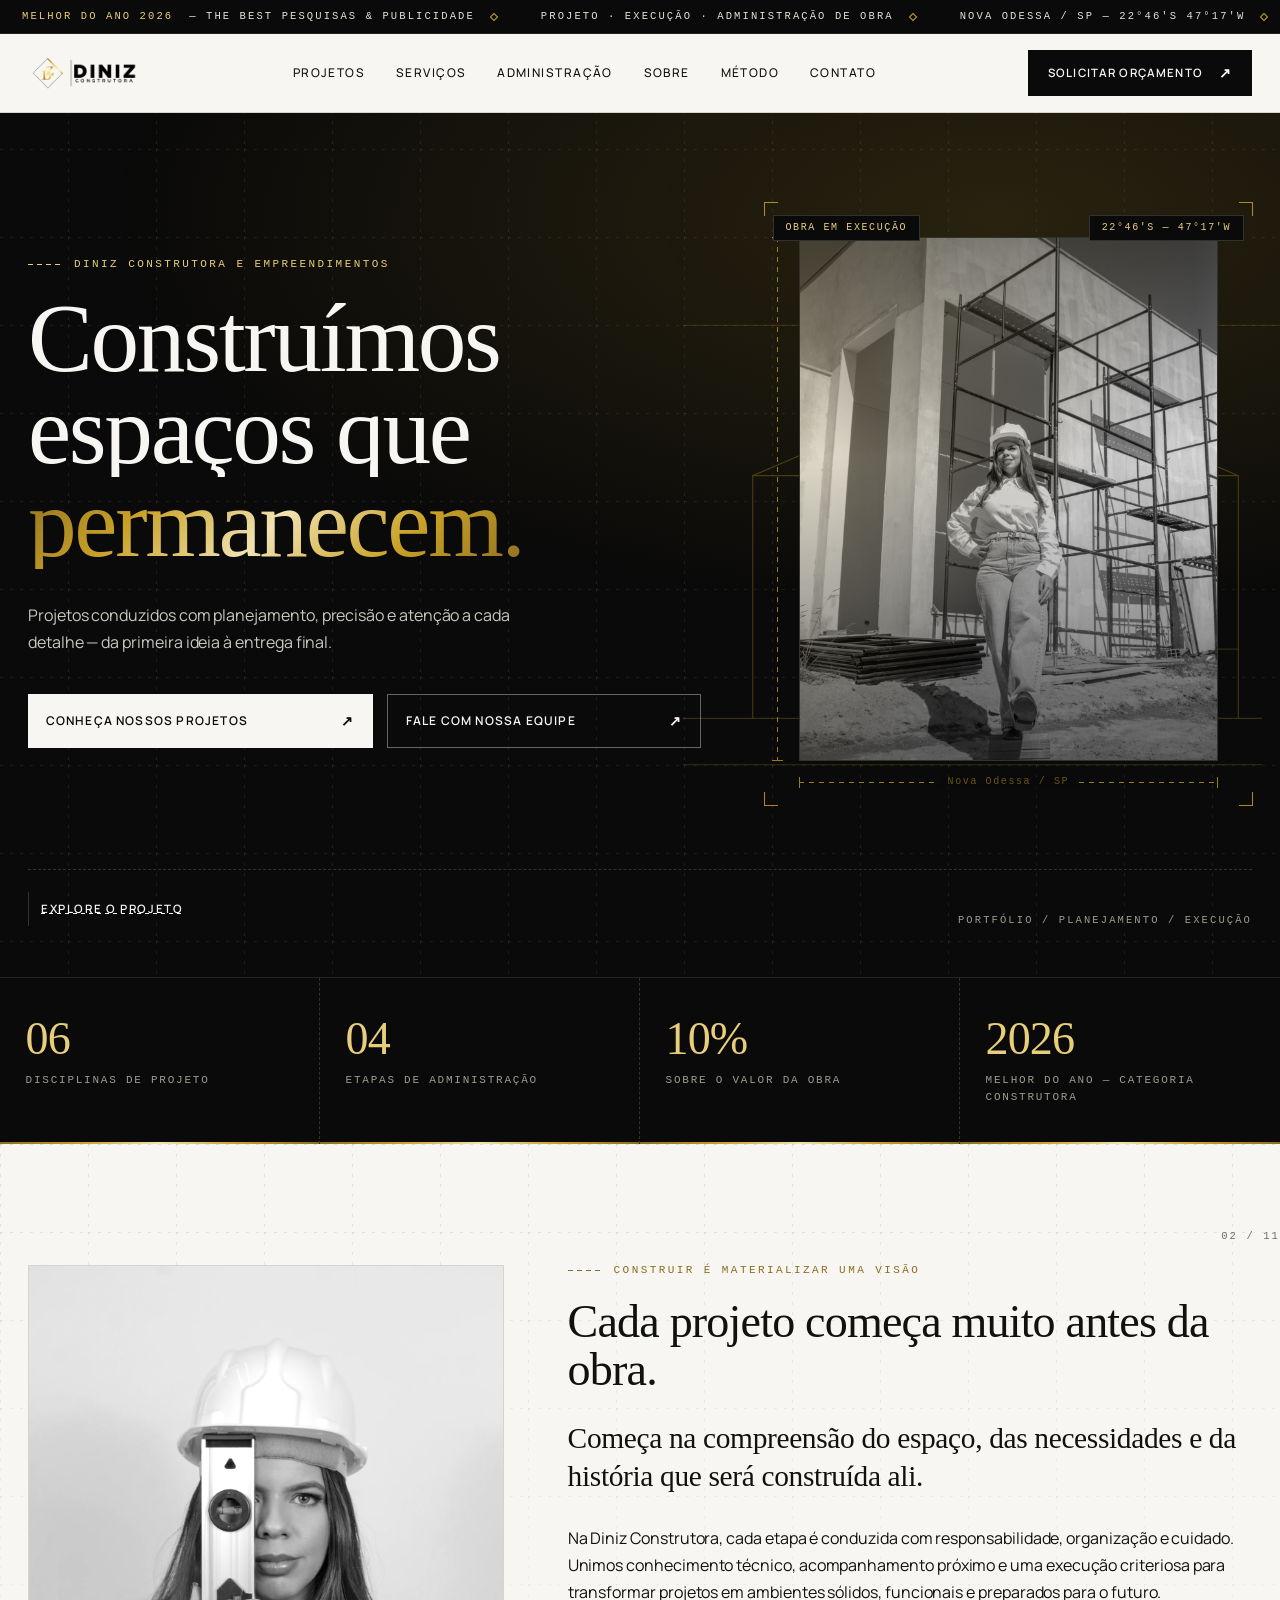
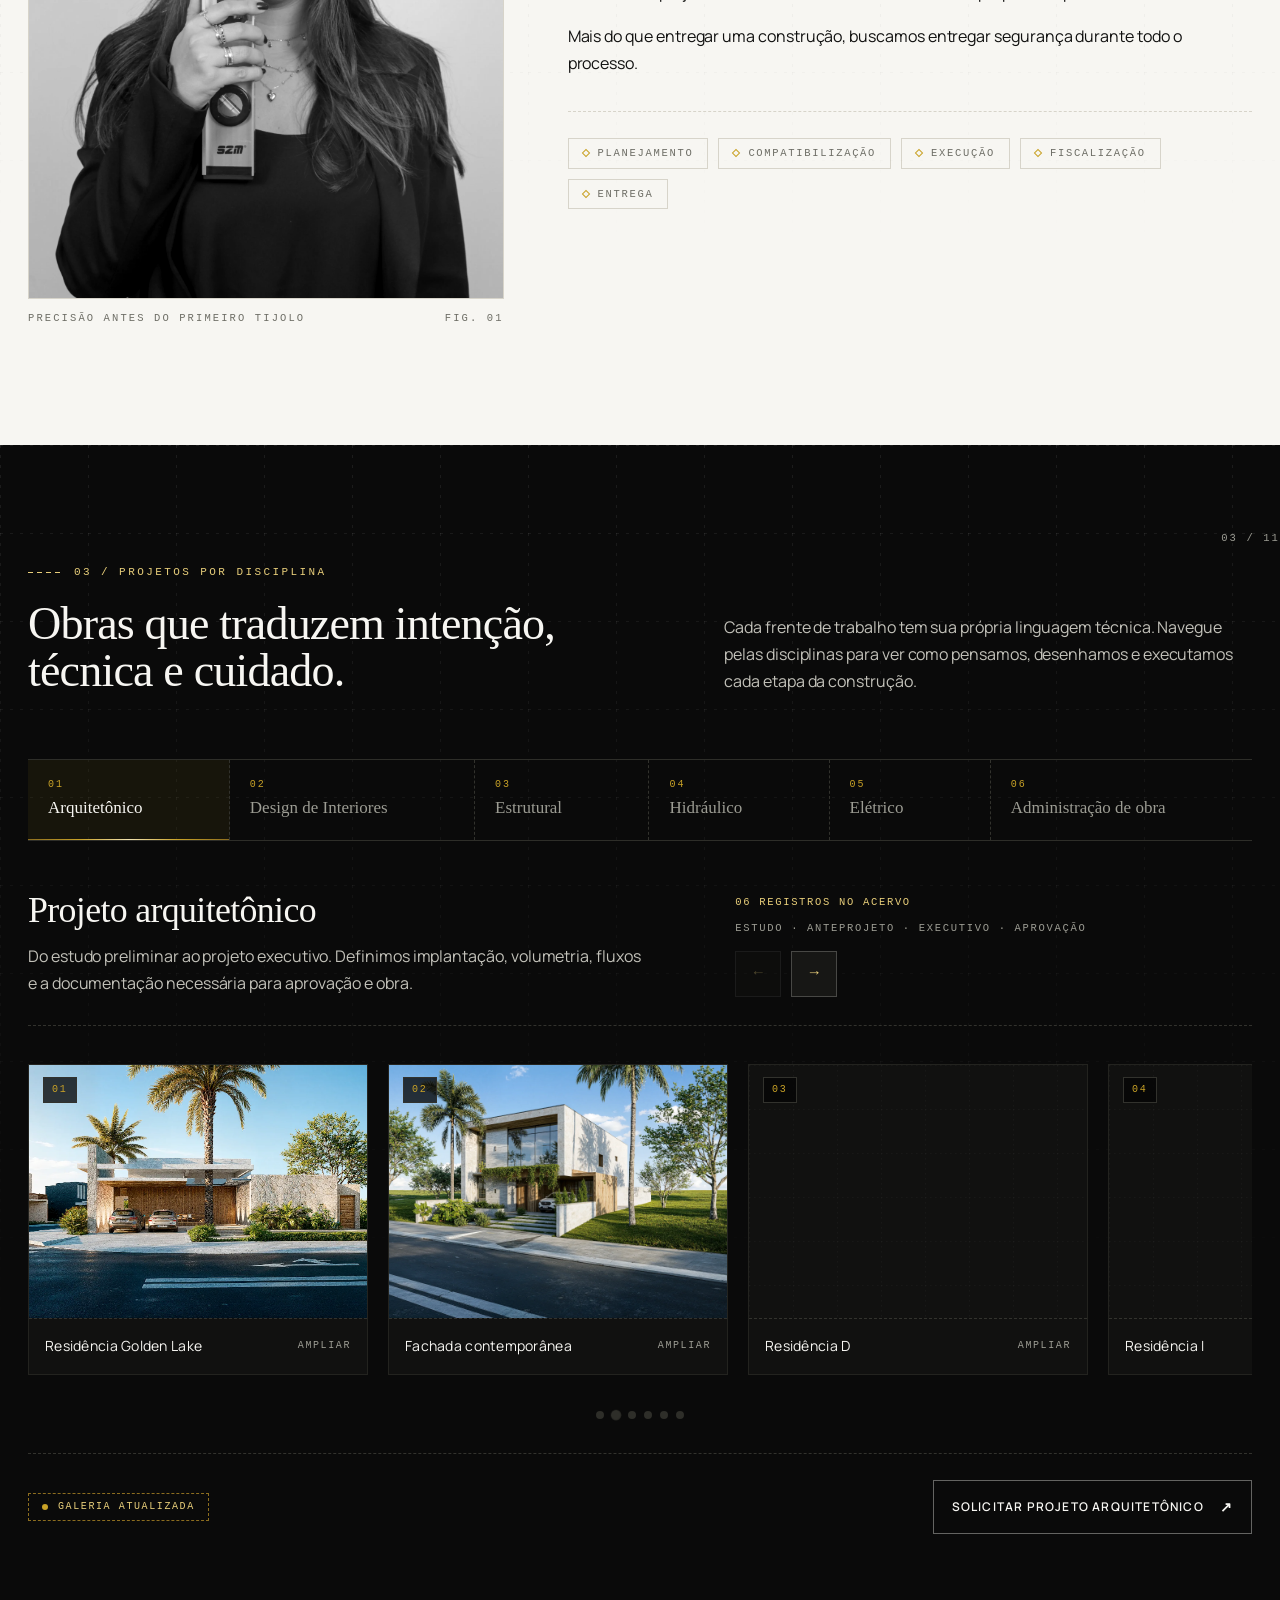
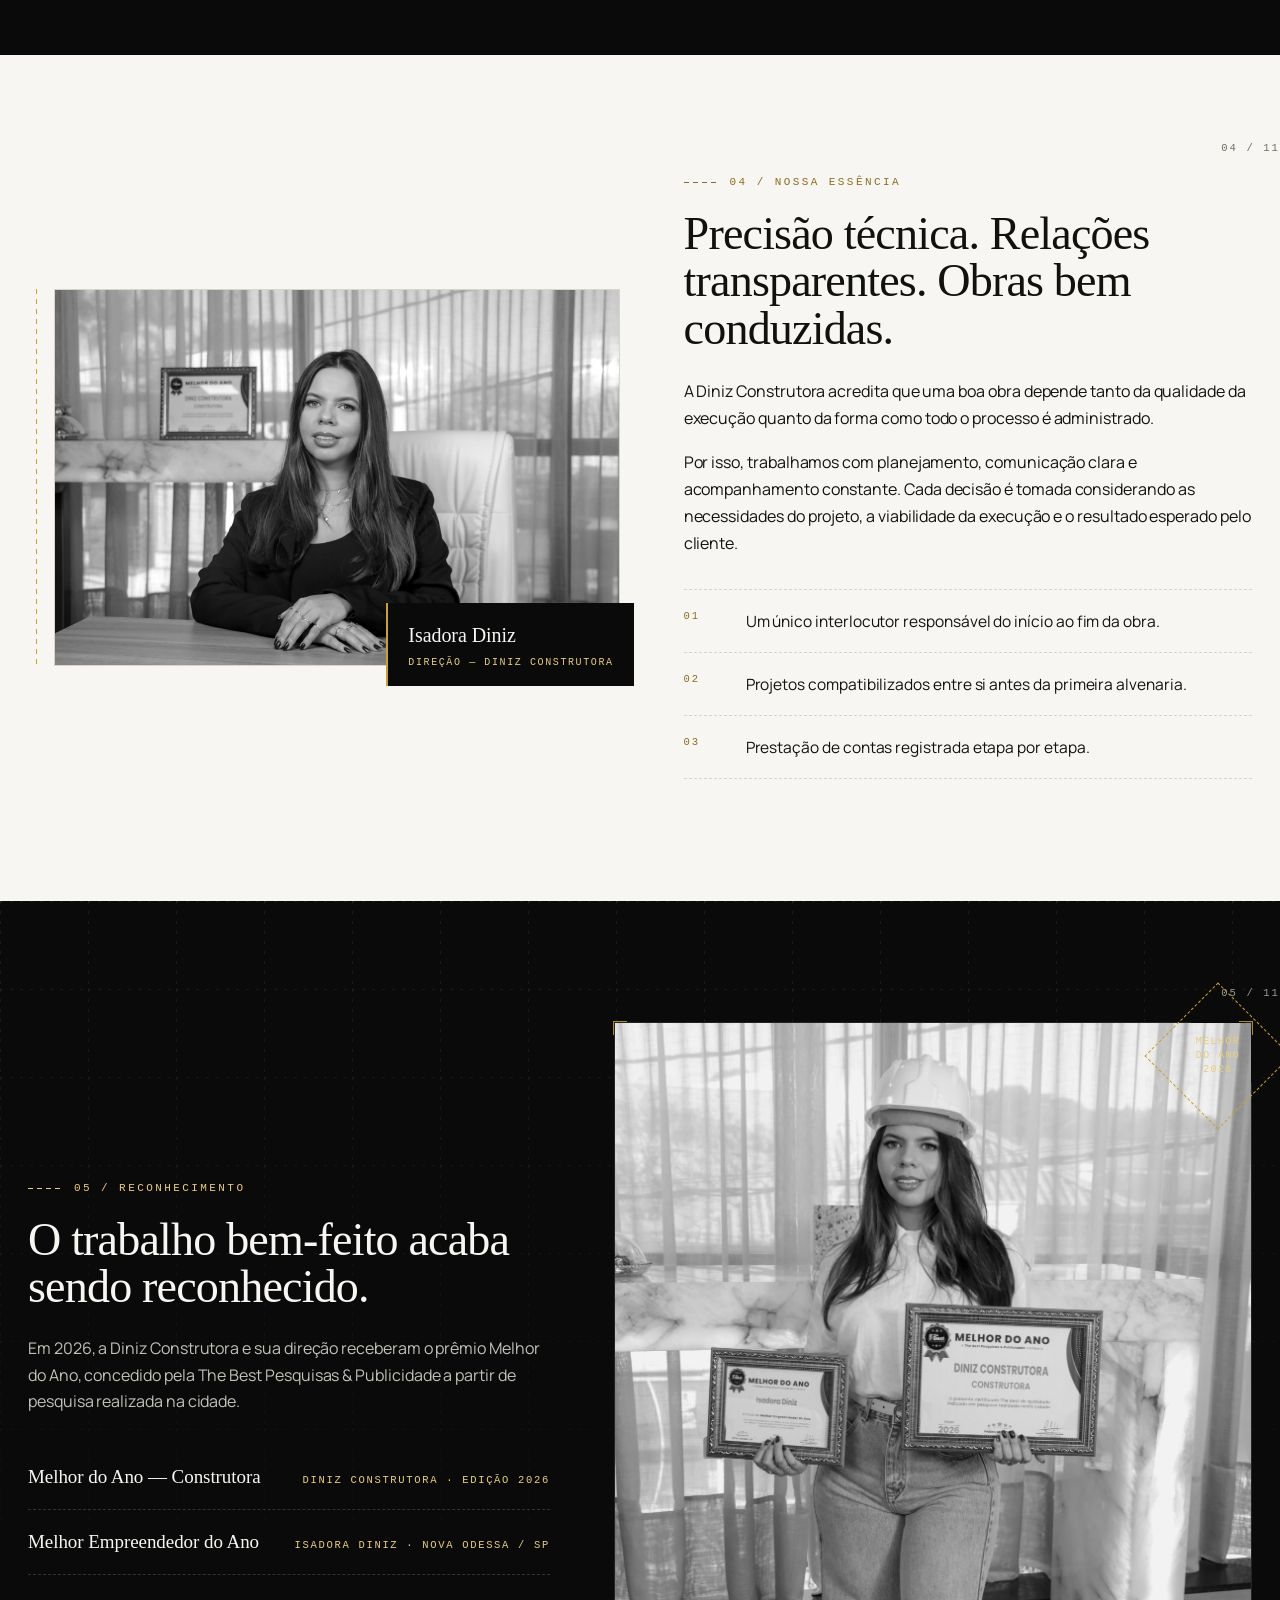
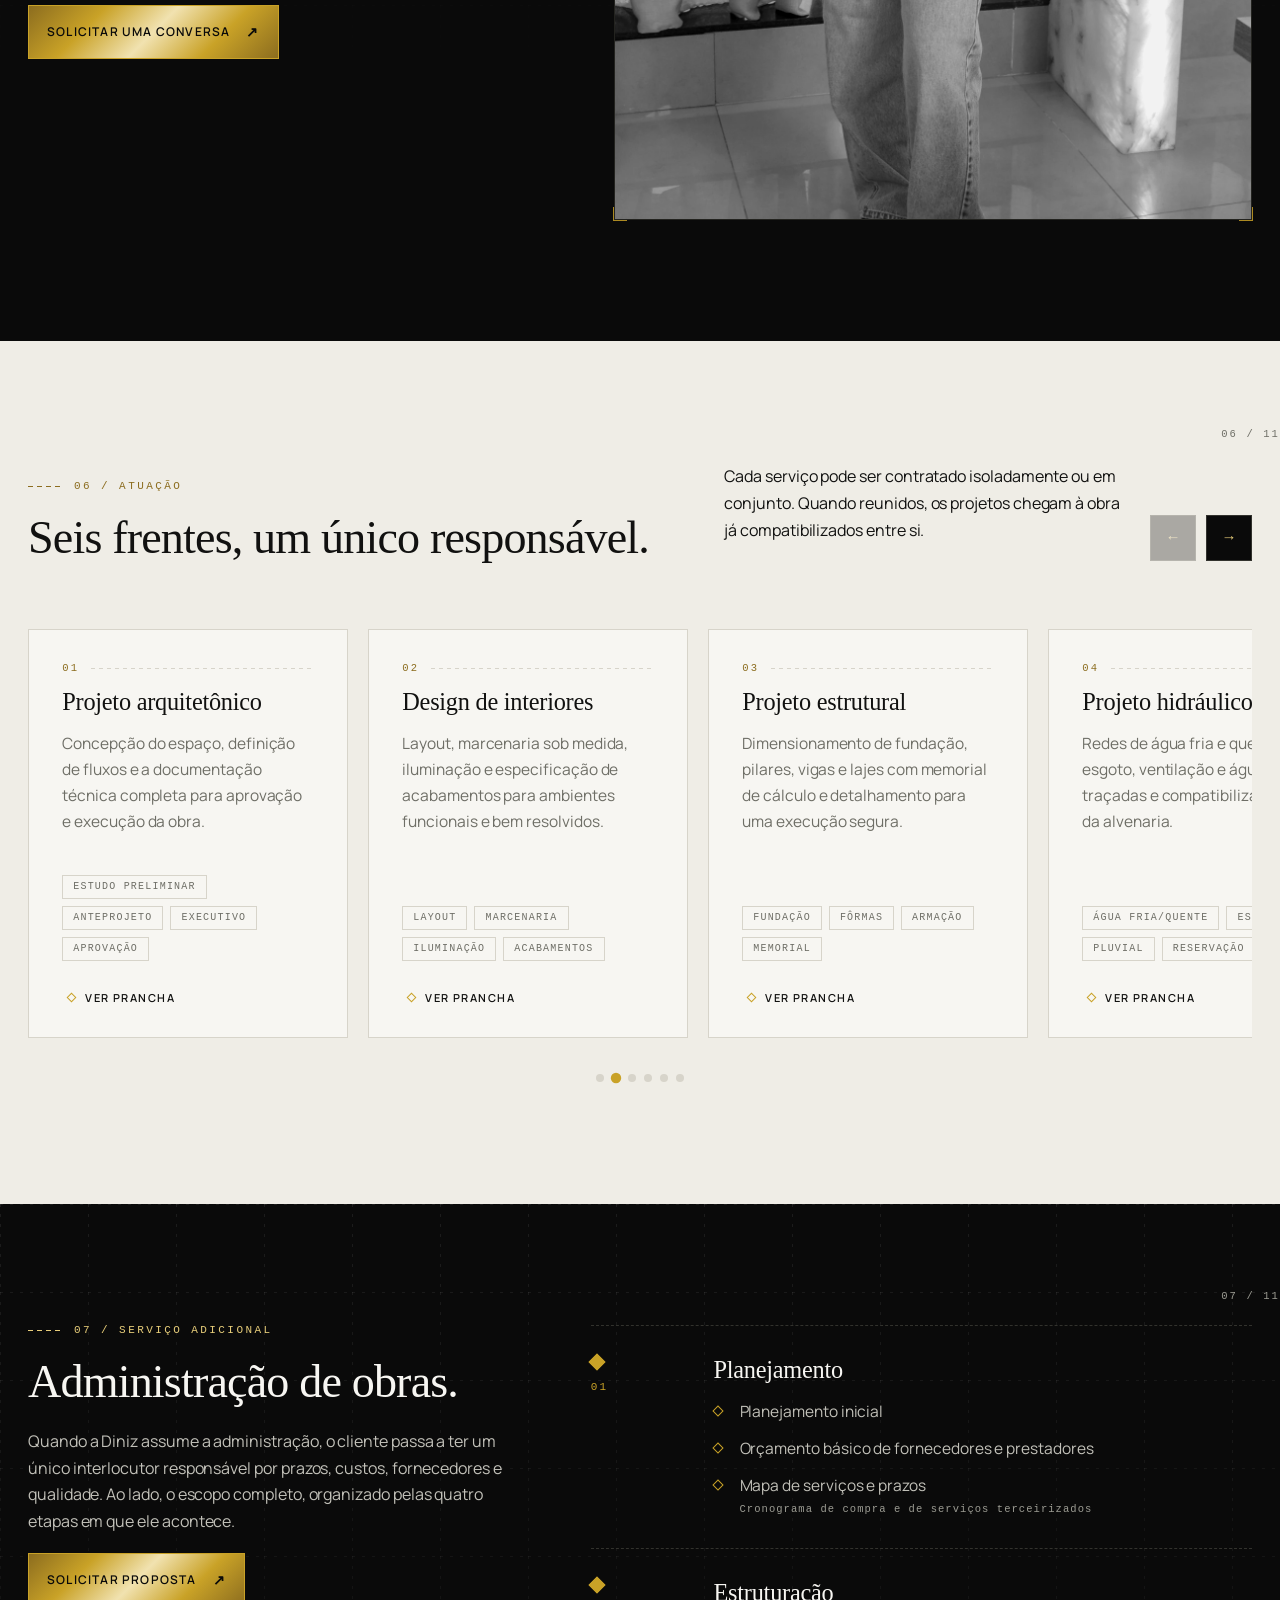
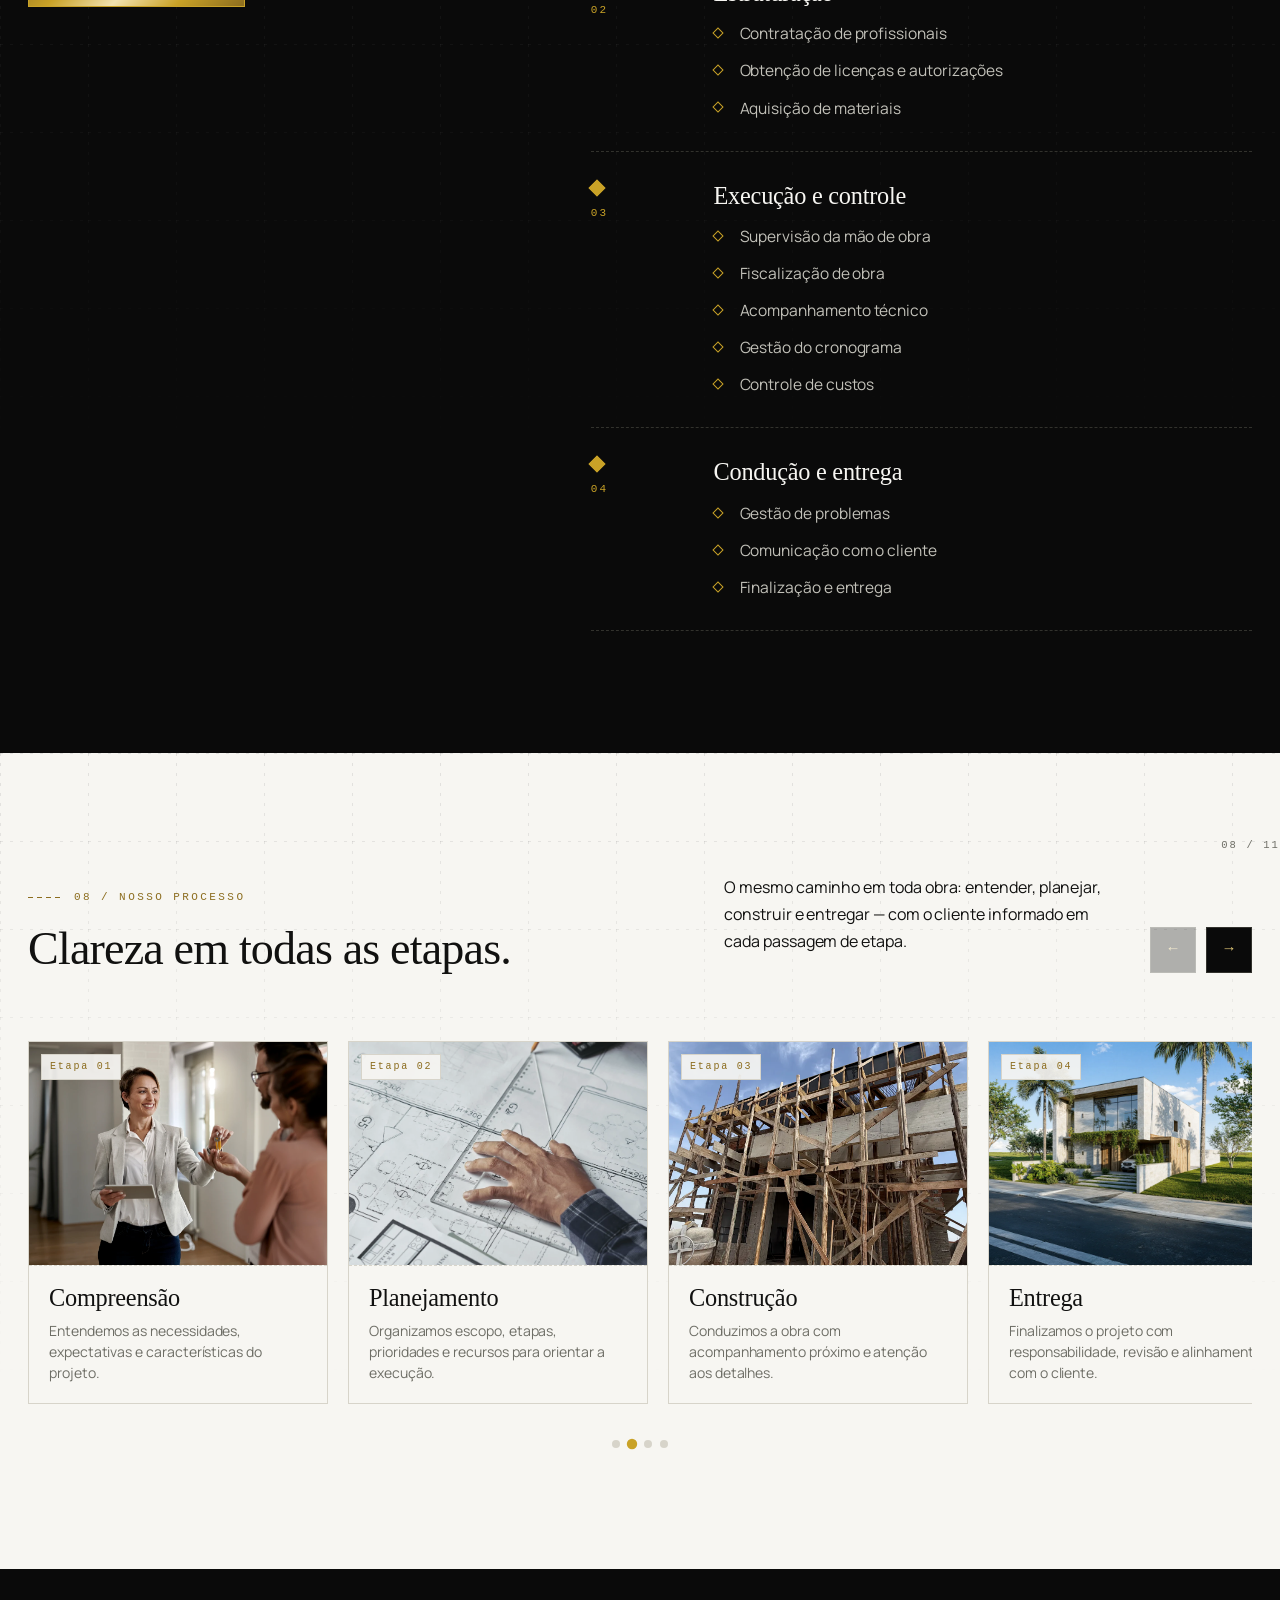
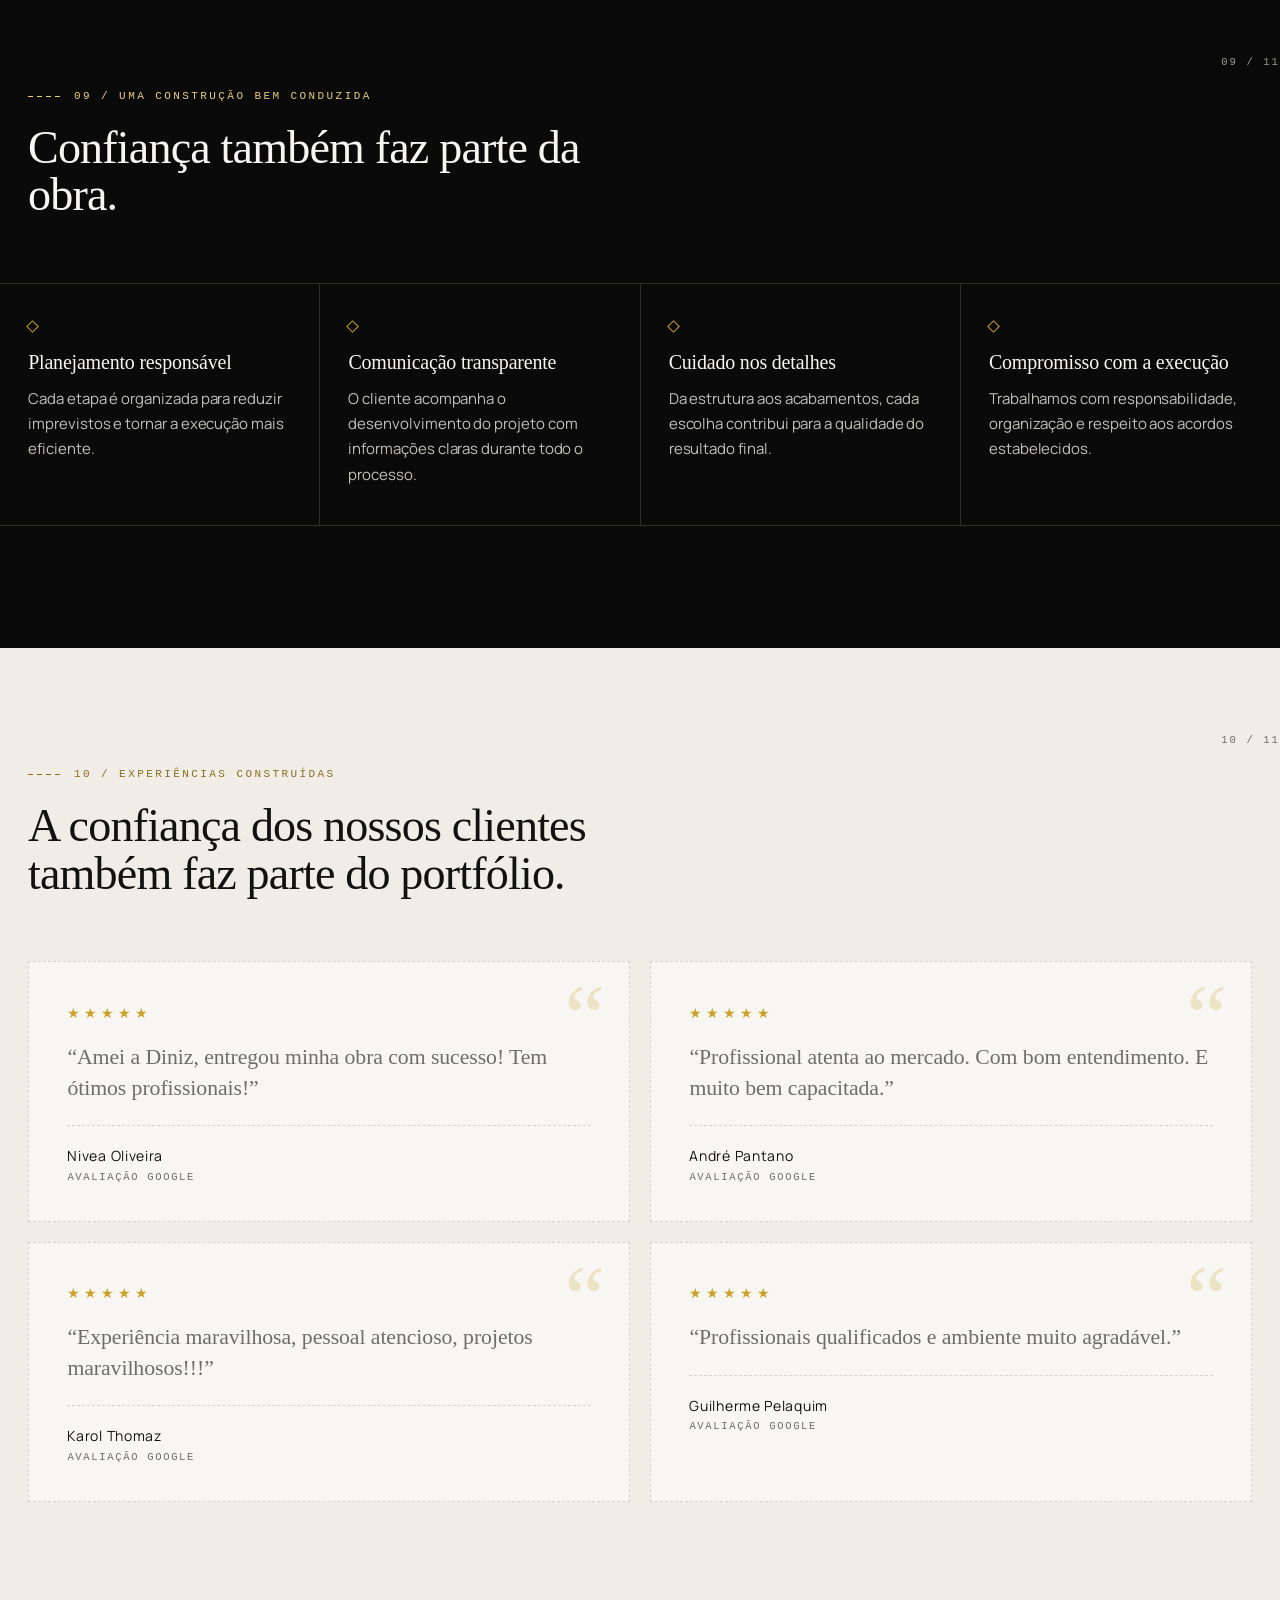
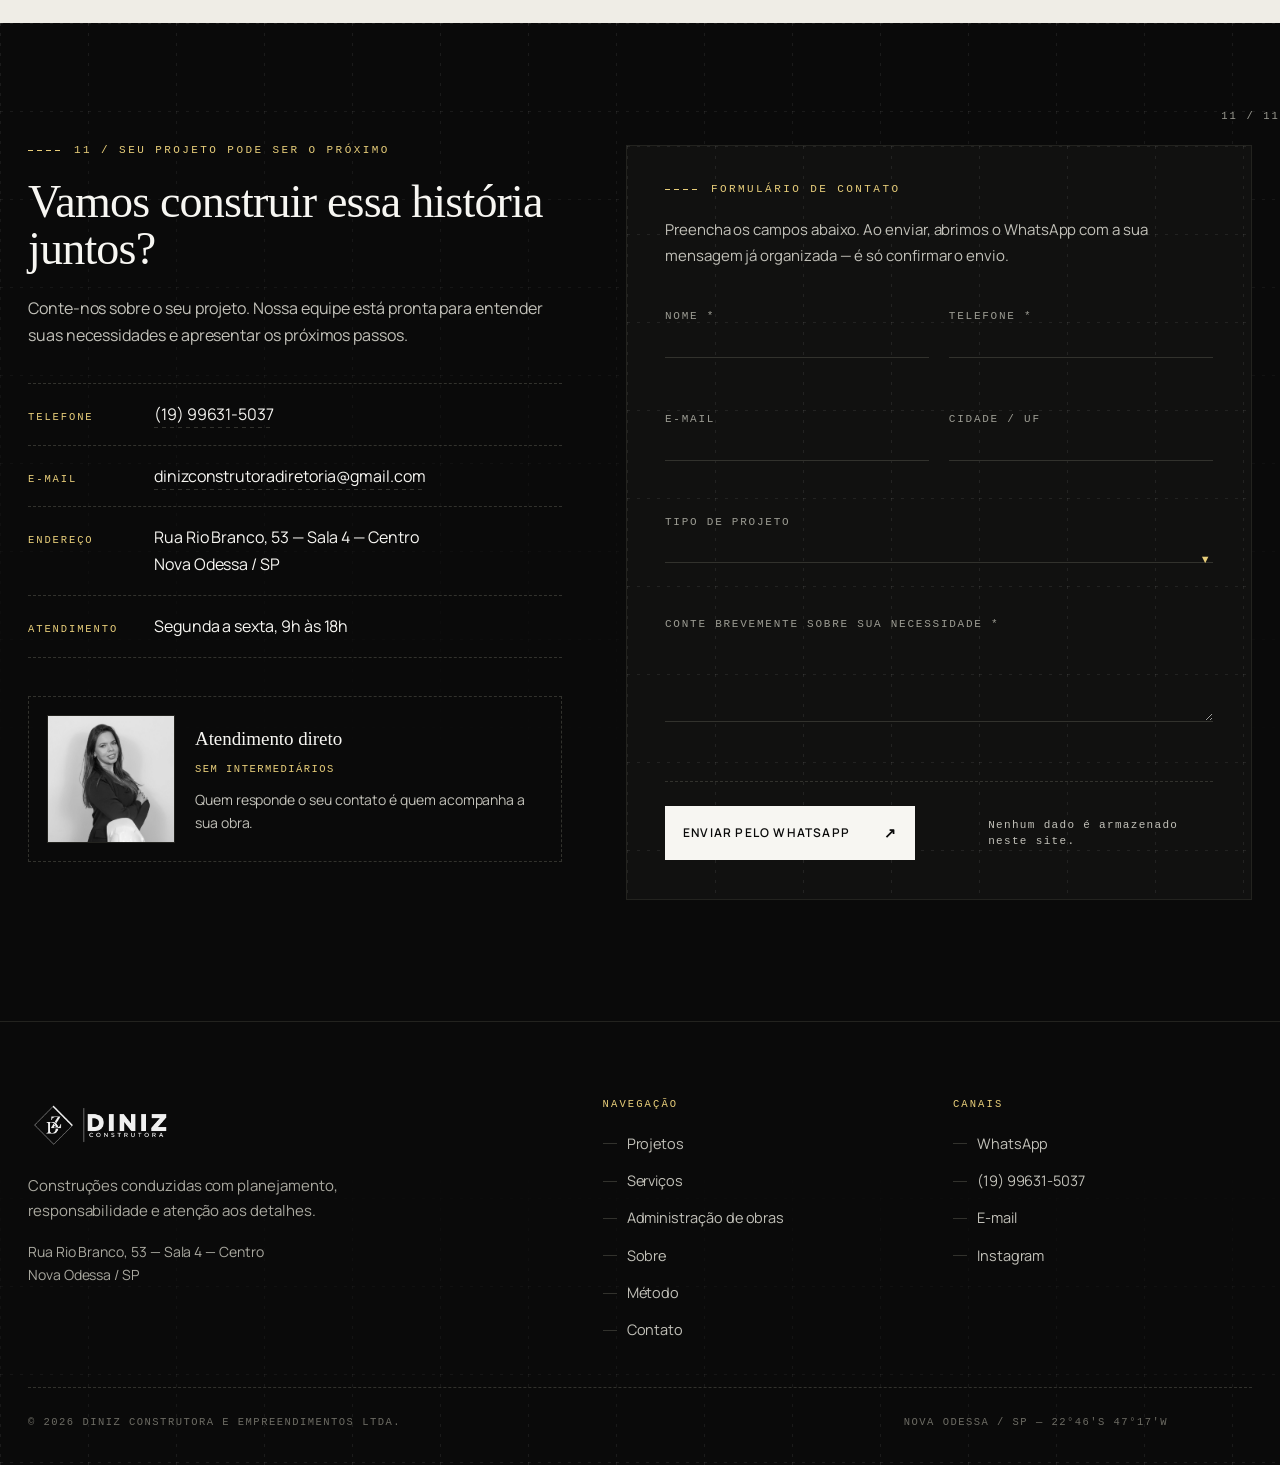
==== commit 4c3494bf: "Alterações de fotos" ====
--- a/index-v2.html
+++ b/index-v2.html
@@ -9,6 +9,10 @@
 
   <link rel="preload" as="image" href="assets/img_4104_1_1x.webp" fetchpriority="high">
   <link rel="icon" href="data:image/svg+xml,%3Csvg xmlns='http://www.w3.org/2000/svg' viewBox='0 0 32 32'%3E%3Crect width='32' height='32' fill='%230A0A0A'/%3E%3Cpath d='M16 5.5 26.5 16 16 26.5 5.5 16Z' fill='none' stroke='%23C9A227' stroke-width='1.6'/%3E%3Cpath d='M16 11.5 20.5 16 16 20.5 11.5 16Z' fill='%23C9A227'/%3E%3C/svg%3E">
+
+  <link rel="preconnect" href="https://fonts.googleapis.com">
+  <link rel="preconnect" href="https://fonts.gstatic.com" crossorigin>
+  <link rel="stylesheet" href="https://fonts.googleapis.com/css2?family=Manrope:wght@200..800&display=swap">
 
   <style>
     /* ============================================================
@@ -39,7 +43,7 @@
       --grad-gold: linear-gradient(135deg, #8c6d1f 0%, #c9a227 26%, #f1e2b0 50%, #c9a227 74%, #8c6d1f 100%);
 
       --display: Georgia, "Times New Roman", serif;
-      --sans: "Arial Narrow", "Helvetica Neue", Arial, sans-serif;
+      --sans: "Manrope", "Helvetica Neue", Arial, sans-serif;
       --mono: "Courier New", Courier, monospace;
 
       --page: min(1440px, calc(100vw - 56px));
@@ -72,8 +76,10 @@
       background: var(--bone);
       color: var(--ink);
       font-family: var(--sans);
-      font-size: 16.5px;
-      line-height: 1.62;
+      font-size: 16px;
+      font-weight: 400;
+      line-height: 1.68;
+      letter-spacing: -.004em;
       overflow-x: hidden;
       -webkit-font-smoothing: antialiased;
     }
@@ -246,13 +252,13 @@
       --btn-fg: var(--bone);
       position: relative;
       display: inline-flex; align-items: center; justify-content: space-between;
-      gap: 18px;
-      padding: 17px 20px;
+      gap: 16px;
+      padding: 17px 18px;
       min-height: 54px;
       background: var(--btn-bg);
       color: var(--btn-fg);
-      font: 12px/1 var(--sans);
-      letter-spacing: .17em; text-transform: uppercase;
+      font: 600 12px/1 var(--sans);
+      letter-spacing: .1em; text-transform: uppercase;
       overflow: hidden;
       isolation: isolate;
       transition: color 320ms var(--ease), transform 320ms var(--ease);
@@ -293,8 +299,8 @@
       position: relative;
       display: inline-flex; align-items: center; gap: 10px;
       padding-bottom: 5px;
-      font: 11.5px/1 var(--mono);
-      letter-spacing: .18em; text-transform: uppercase;
+      font: 600 11.5px/1 var(--sans);
+      letter-spacing: .14em; text-transform: uppercase;
       color: inherit;
     }
     .link::after {
@@ -399,8 +405,9 @@
     .nav a {
       position: relative;
       padding: 8px 0 9px;
-      font: 12px/1 var(--sans);
-      letter-spacing: .16em; text-transform: uppercase;
+      font: 500 12px/1 var(--sans);
+      letter-spacing: .12em; text-transform: uppercase;
+      white-space: nowrap;
       color: var(--ink);
       transition: color 260ms var(--ease);
     }
@@ -474,7 +481,7 @@
     }
     .menu.is-open .menu-foot { opacity: 1; transform: none; }
     .menu-foot .tag { color: var(--muted-inv); }
-    .menu-foot a.contact-line-link { color: var(--bone); font: 13px/1.5 var(--sans); letter-spacing: .08em; }
+    .menu-foot a.contact-line-link { color: var(--bone); font: 500 15px/1.5 var(--sans); letter-spacing: .01em; }
 
     /* ============================================================
        8. HERO
@@ -1149,7 +1156,7 @@
     .card-link {
       display: inline-flex; align-items: center; gap: 10px;
       margin-top: 16px;
-      font: 11px/1 var(--mono); letter-spacing: .18em; text-transform: uppercase;
+      font: 600 11px/1 var(--sans); letter-spacing: .13em; text-transform: uppercase;
       color: var(--ink);
     }
     .card-link .lozenge { width: 7px; height: 7px; }
@@ -1553,7 +1560,7 @@
       display: flex; align-items: center; justify-content: center; gap: 10px;
       padding: 17px 10px;
       background: var(--black); color: var(--bone);
-      font: 11px/1 var(--sans); letter-spacing: .11em; text-transform: uppercase;
+      font: 600 11.5px/1 var(--sans); letter-spacing: .09em; text-transform: uppercase;
       white-space: nowrap;
     }
     .mobile-cta a.is-gold { background: var(--gold); color: var(--black); }
@@ -1687,7 +1694,7 @@
       .hero-actions .btn { width: 100%; min-width: 0; }
       .hero-plate { padding: 20px 20px 36px; }
       .hero-plate .dim-x { left: 20px; right: 20px; }
-      .hero-plate .dim-y, .plate-tag--tr { display: none; }
+      .hero-plate .dim-y, .hero-plate .plate-tag--tr { display: none; }
       .hero-plate .scan { left: 20px; right: 20px; top: 20px; }
       .trust-grid, .quotes, .form-grid { grid-template-columns: 1fr; }
       .mstep, .card { flex-basis: 82vw; }
@@ -2195,7 +2202,7 @@
           <ol class="carousel-rail" id="method-rail">
             <li class="mstep">
               <div class="mstep-art">
-                <img src="assets/img_3780_1_1x.webp" alt="Profissional da Diniz Construtora em atendimento inicial ao cliente." loading="lazy" decoding="async">
+                <img src="assets/metodo/compreensao.webp" alt="Profissional conversando com um casal de clientes durante a apresentação de um imóvel." loading="lazy" decoding="async">
                 <span class="mstep-n">Etapa 01</span>
               </div>
               <div class="mstep-cap">
@@ -2205,7 +2212,7 @@
             </li>
             <li class="mstep">
               <div class="mstep-art">
-                <img src="assets/img_3856_1_1x.webp" alt="Direção da Diniz Construtora planejando no escritório da empresa." loading="lazy" decoding="async">
+                <img src="assets/metodo/planejamento.webp" alt="Mãos de arquiteto sobre pranchas de projeto, com régua, lápis e calculadora." loading="lazy" decoding="async">
                 <span class="mstep-n">Etapa 02</span>
               </div>
               <div class="mstep-cap">
@@ -2611,21 +2618,21 @@
               description: 'Composição residencial de dois pavimentos marcada por grandes aberturas, elementos naturais e uma implantação aberta para o jardim.'
             },
             {
-              title: 'Residência Débora',
+              title: 'Residência D',
               meta: 'Render arquitetônico · Fachada frontal',
               image: 'assets/portfolio/arch-residencia-debora.webp',
-              alt: 'Render frontal da Residência Débora, com garagem dupla, pedra clara e pano de vidro vertical.',
+              alt: 'Render frontal da Residência D, com garagem dupla, pedra clara e pano de vidro vertical.',
               description: 'Fachada frontal com garagem dupla, plano vertical envidraçado e materialidade clara valorizada pelo paisagismo.'
             },
             {
-              title: 'Residência Isadora',
+              title: 'Residência I',
               meta: 'Render arquitetônico · Fachada de esquina',
               image: 'assets/portfolio/arch-residencia-isadora.webp',
-              alt: 'Render da Residência Isadora em terreno de esquina, com volumes rosados, ripado e jardim.',
+              alt: 'Render da Residência I em terreno de esquina, com volumes rosados, ripado e jardim.',
               description: 'Implantação de esquina que organiza o acesso por meio de volumes sobrepostos, ripados verticais e uma faixa contínua de jardim.'
             },
             {
-              title: 'Residência Bruno e Daniele',
+              title: 'Residência B&D',
               meta: 'Render arquitetônico · Fachada noturna',
               image: 'assets/portfolio/arch-residencia-bruno-daniele.webp',
               alt: 'Render noturno de residência de dois pavimentos com pedra, ripado de madeira e iluminação de fachada.',
@@ -2648,14 +2655,14 @@
           cta: 'Solicitar projeto de interiores',
           items: [
             {
-              title: 'Sala Bruno e Daniele',
+              title: 'Sala B&D',
               meta: 'Render de interiores · Área social',
               image: 'assets/portfolio/interior-sala-bruno-daniele.webp',
               alt: 'Render de sala de jantar integrada à cozinha, com madeira, pedra clara e iluminação pendente.',
               description: 'Área social integrada em que cozinha, jantar e estar compartilham a mesma linguagem de madeira, pedra clara e iluminação quente.'
             },
             {
-              title: 'Suíte Débora',
+              title: 'Suíte D',
               meta: 'Render de interiores · Dormitório',
               image: 'assets/portfolio/interior-quarto-debora.webp',
               alt: 'Render de suíte em tons claros, com painéis amadeirados, poltronas e iluminação indireta.',
@@ -2719,7 +2726,7 @@
           stages: 'Fundação · Fôrmas · Armação · Memorial',
           cta: 'Solicitar projeto estrutural',
           model3d: {
-            title: 'Residência Vinicius Diniz',
+            title: 'Residência V',
             meta: 'Modelo 3D interativo · Projeto estrutural',
             preview: 'assets/portfolio/sketchfab-estrutura-preview.webp',
             href: 'https://sketchfab.com/3d-models/residencia-vinicius-diniz-dc359032ac4443589357ee9889b431ce',
@@ -2785,7 +2792,7 @@
           stages: 'Água · Esgoto · Pluvial · Reservação',
           cta: 'Solicitar projeto hidráulico',
           model3d: {
-            title: 'Residência Vinicius Diniz · Hidráulico',
+            title: 'Residência V · Hidráulico',
             meta: 'Modelo BIM interativo · Instalações hidrossanitárias',
             preview: 'assets/portfolio/hidraulico-isometrico-bim.webp',
             previewAlt: 'Isométrico BIM das instalações hidrossanitárias, com aquecedor solar, reservatórios e traçado de tubulações.',
@@ -2818,7 +2825,7 @@
           stages: 'Quadros · Circuitos · Luminotécnico · SPDA',
           cta: 'Solicitar projeto elétrico',
           model3d: {
-            title: 'Residência Vinicius Diniz · Elétrico',
+            title: 'Residência V · Elétrico',
             meta: 'Modelo BIM interativo · Instalações elétricas',
             preview: 'assets/portfolio/eletrico-isometrico-bim.webp',
             previewAlt: 'Isométrico BIM das instalações elétricas, com eletrodutos, quadros e traçado de circuitos.',
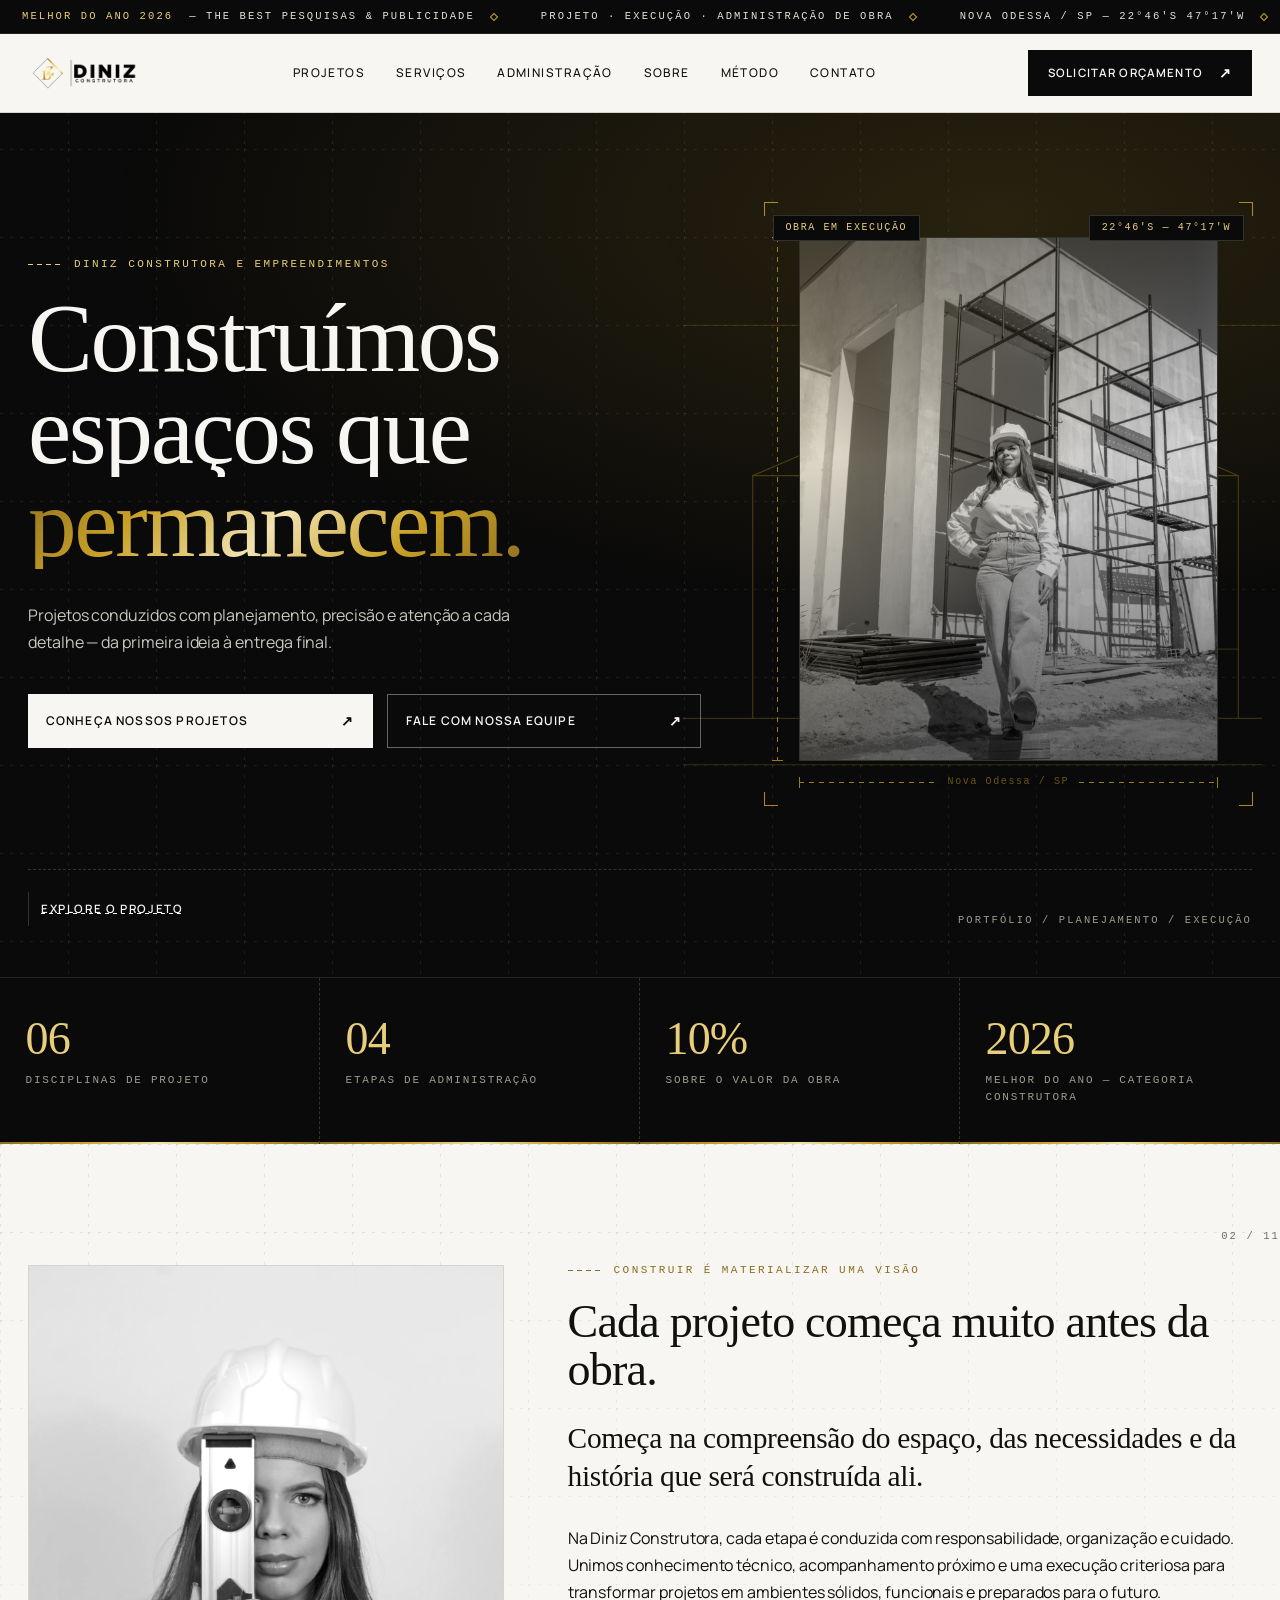
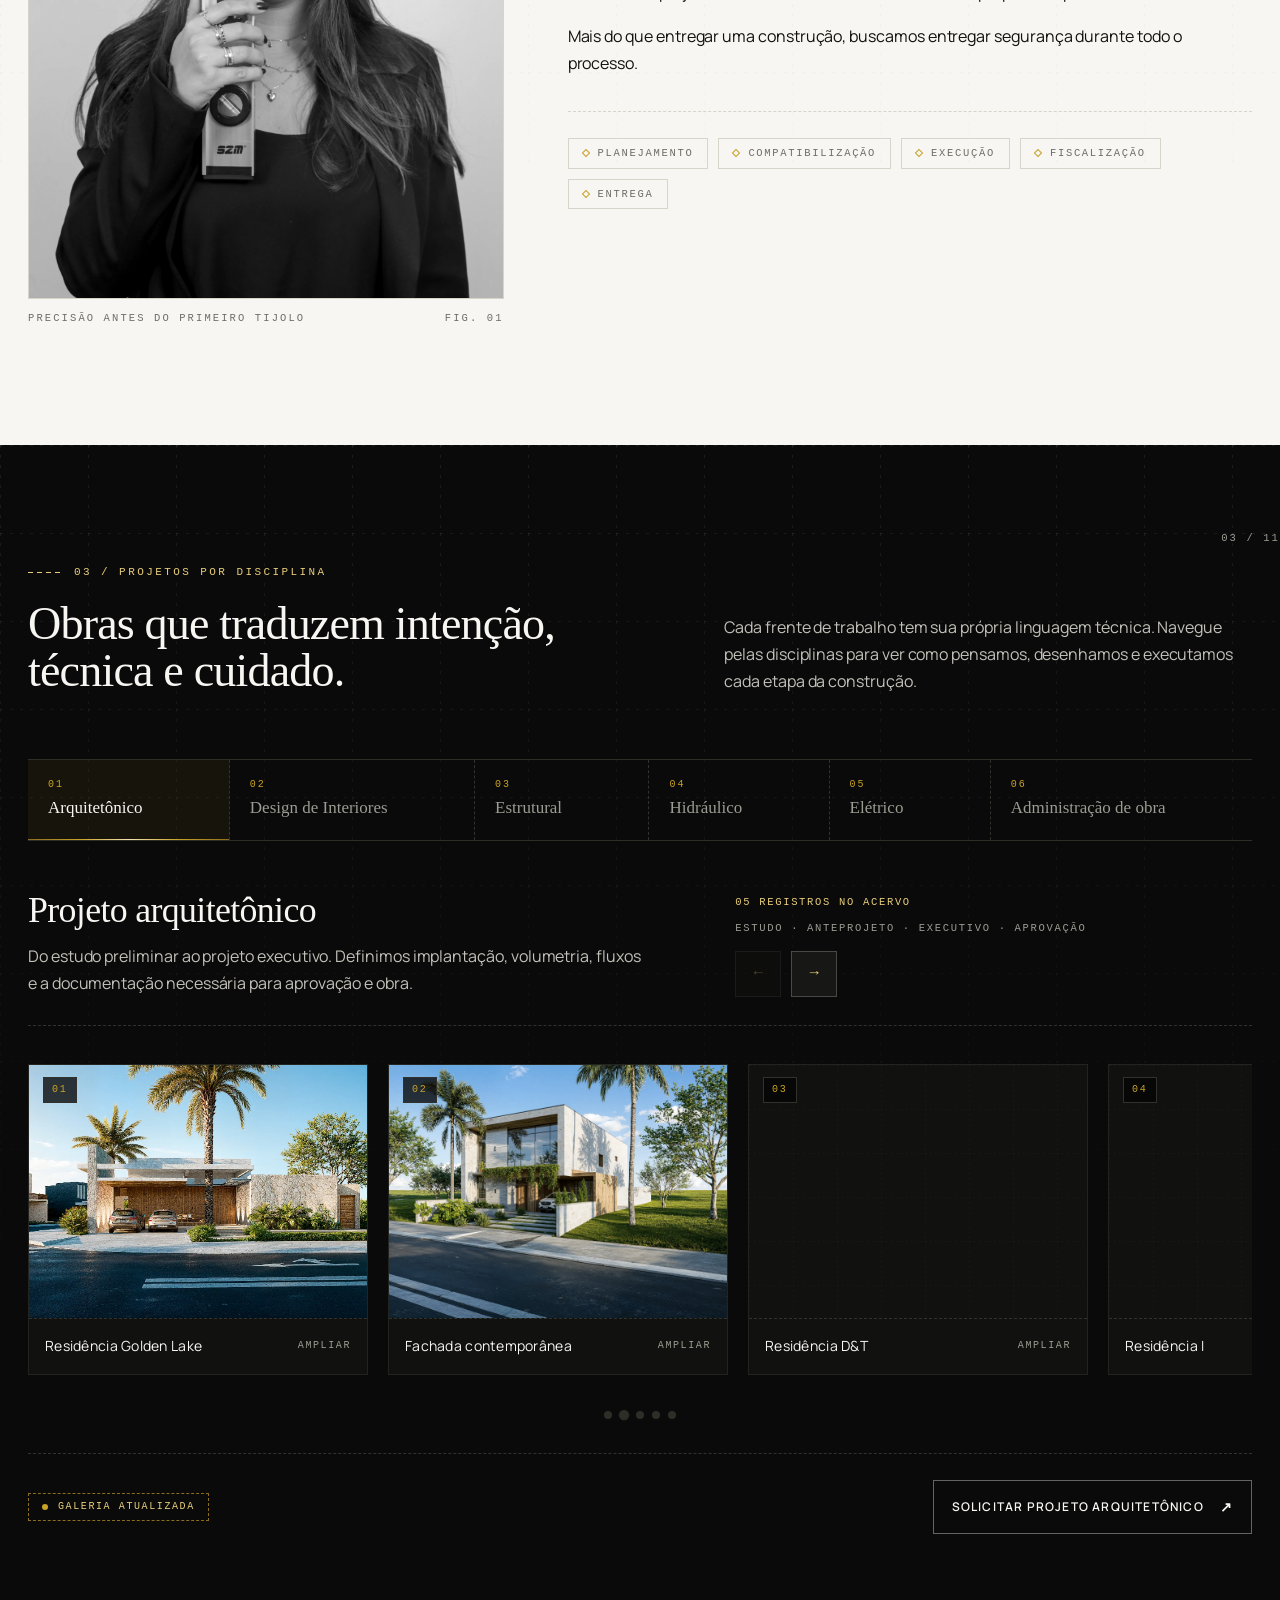
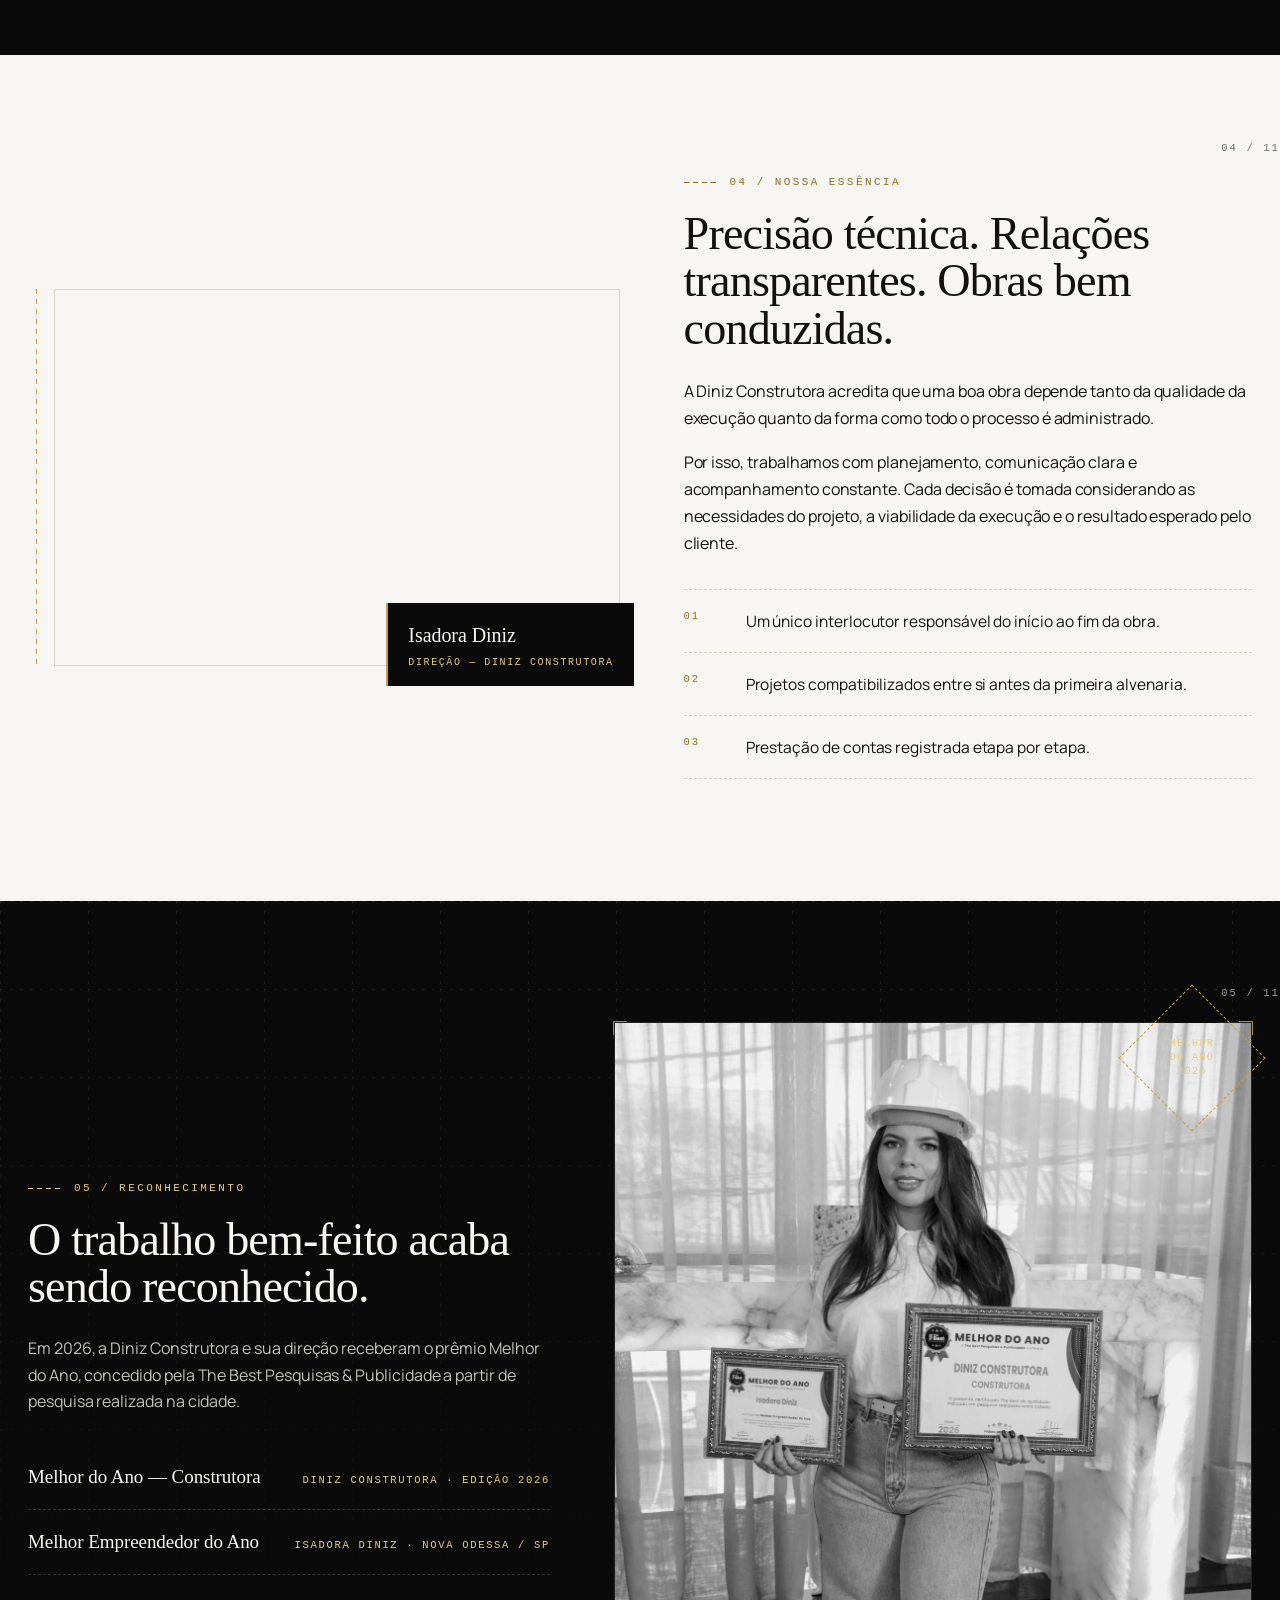
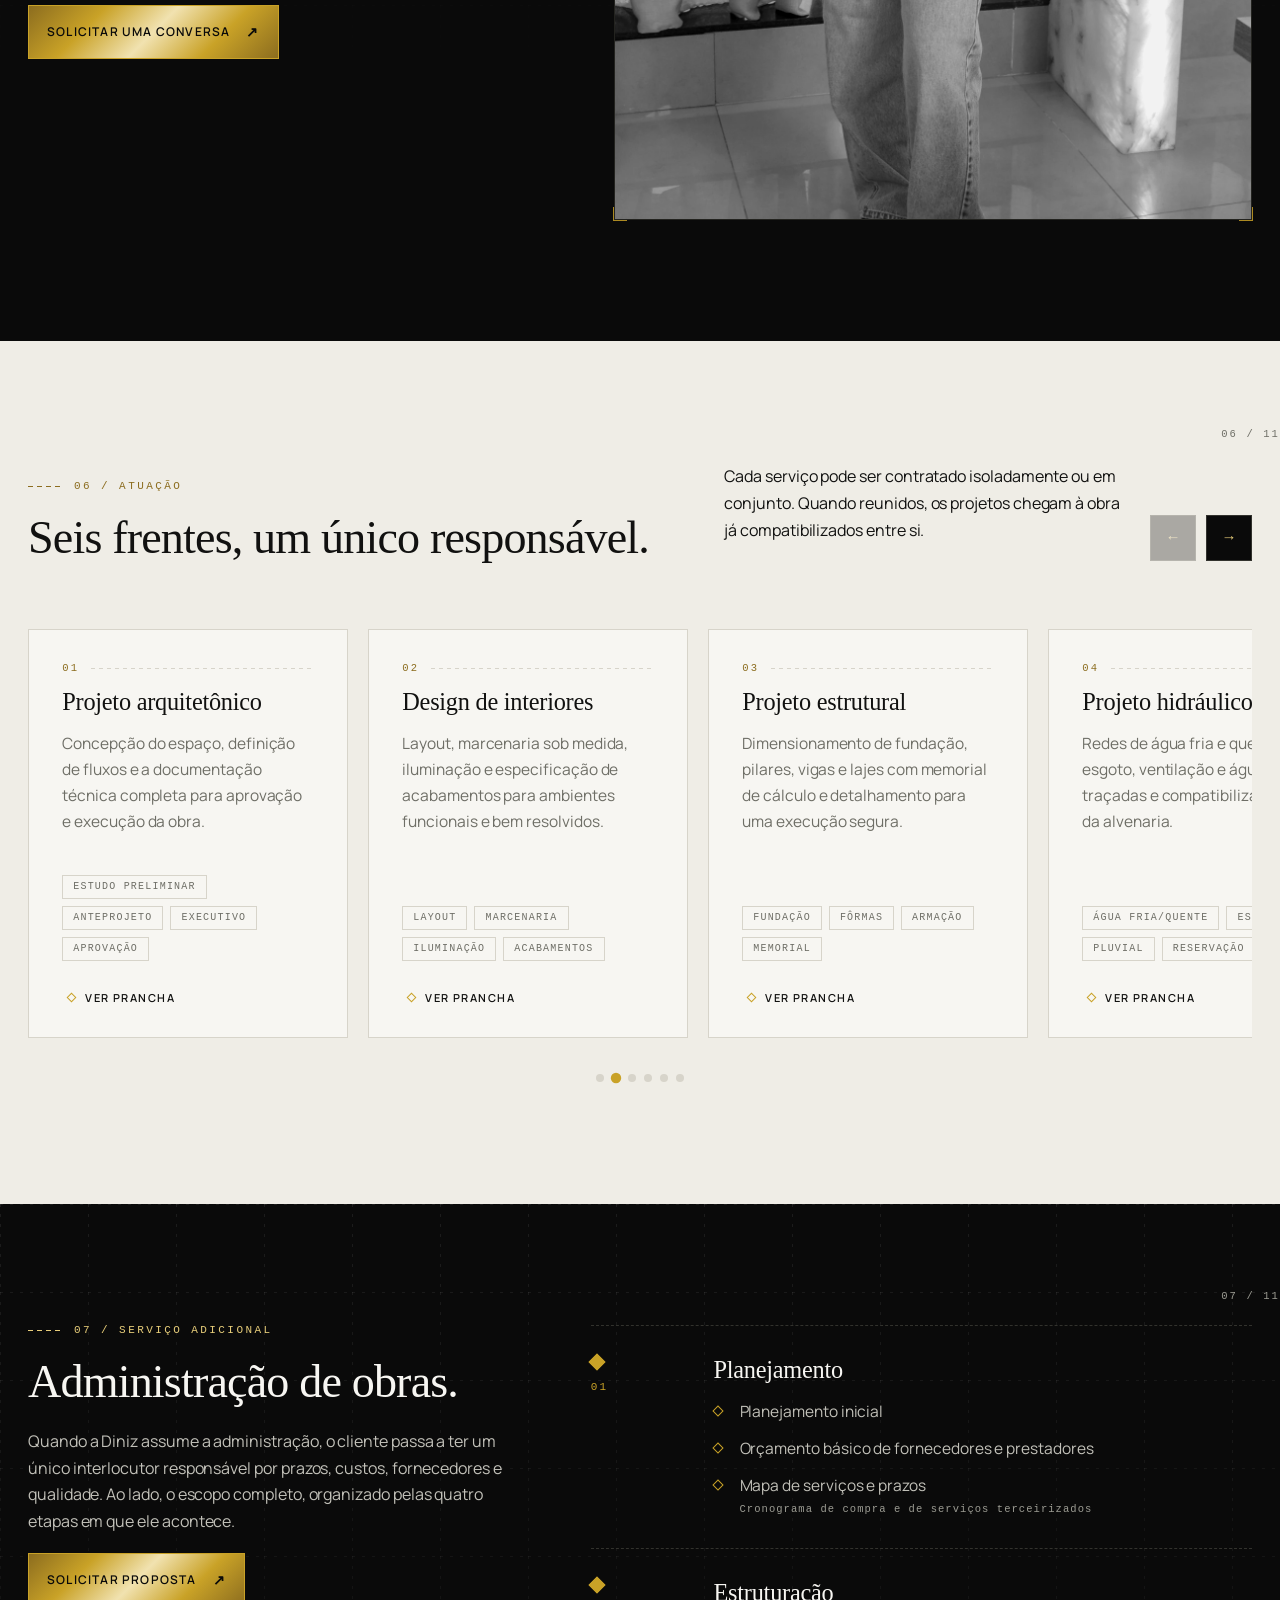
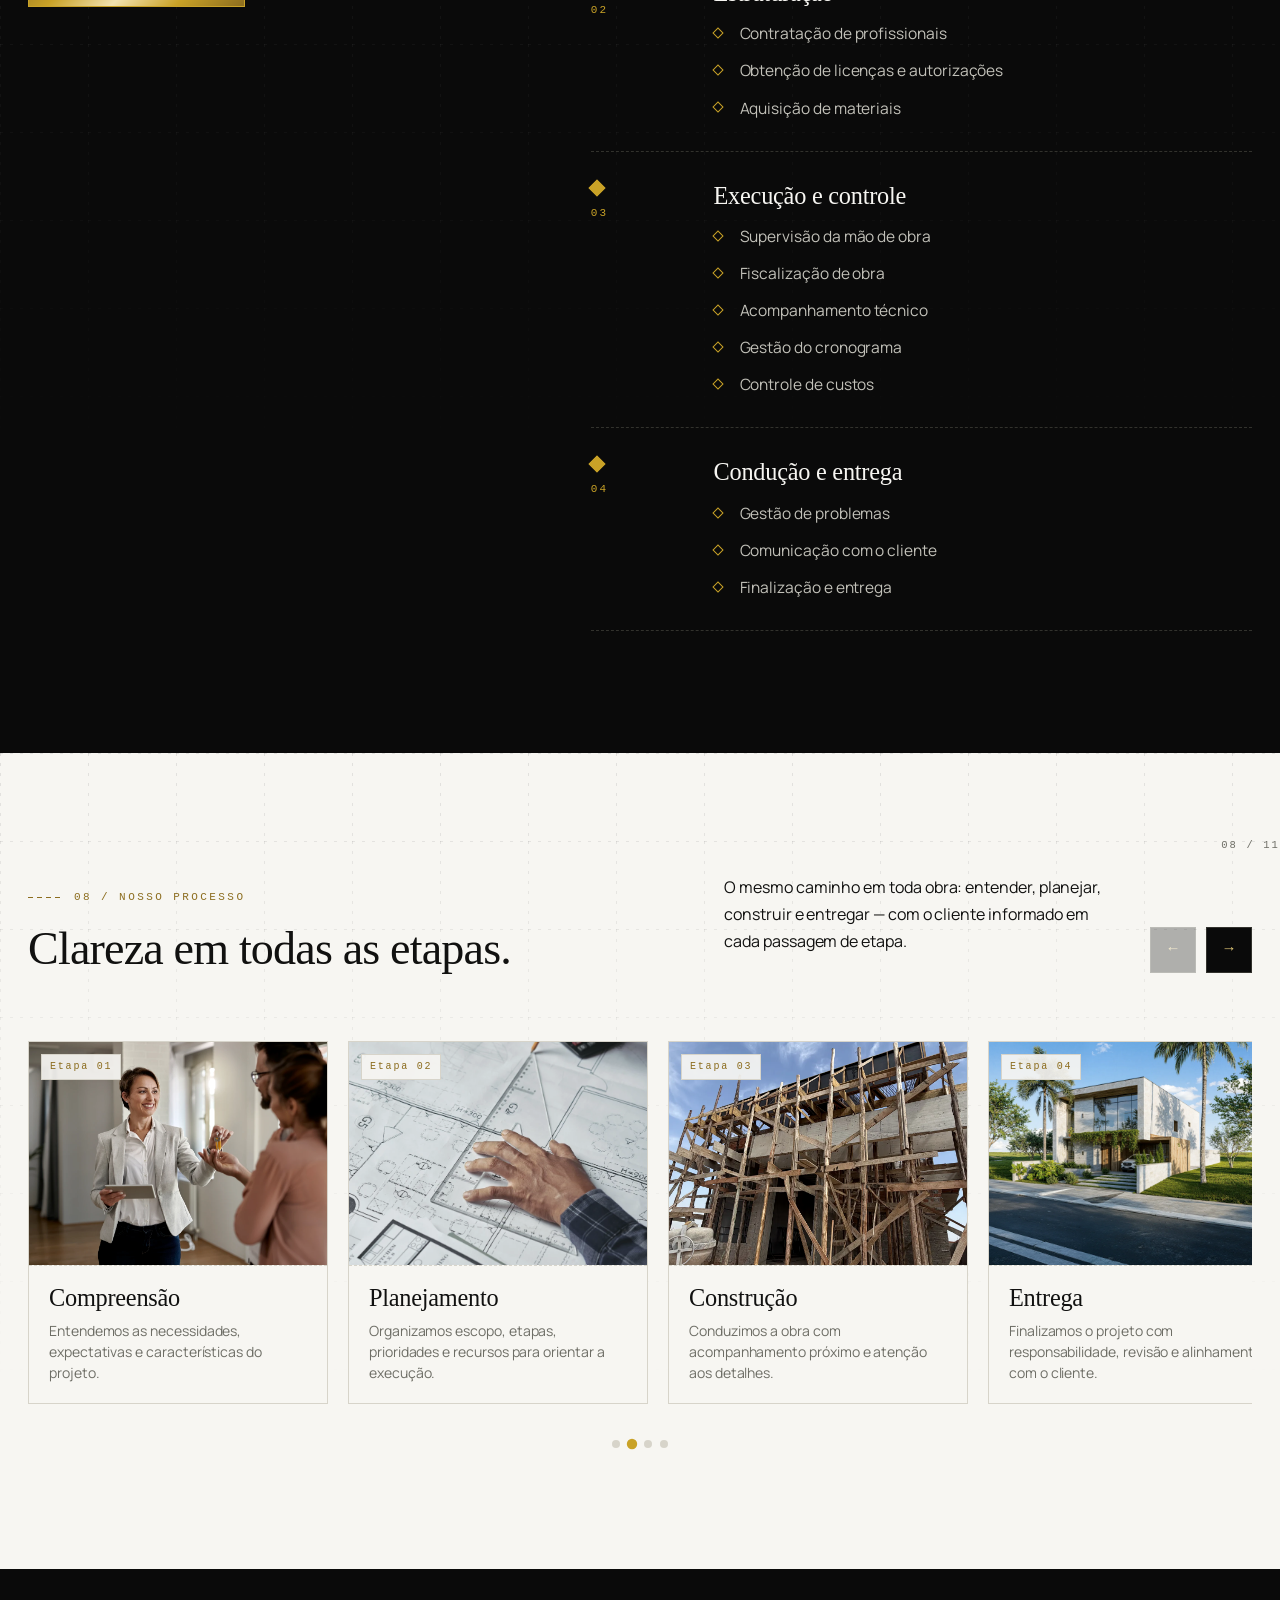
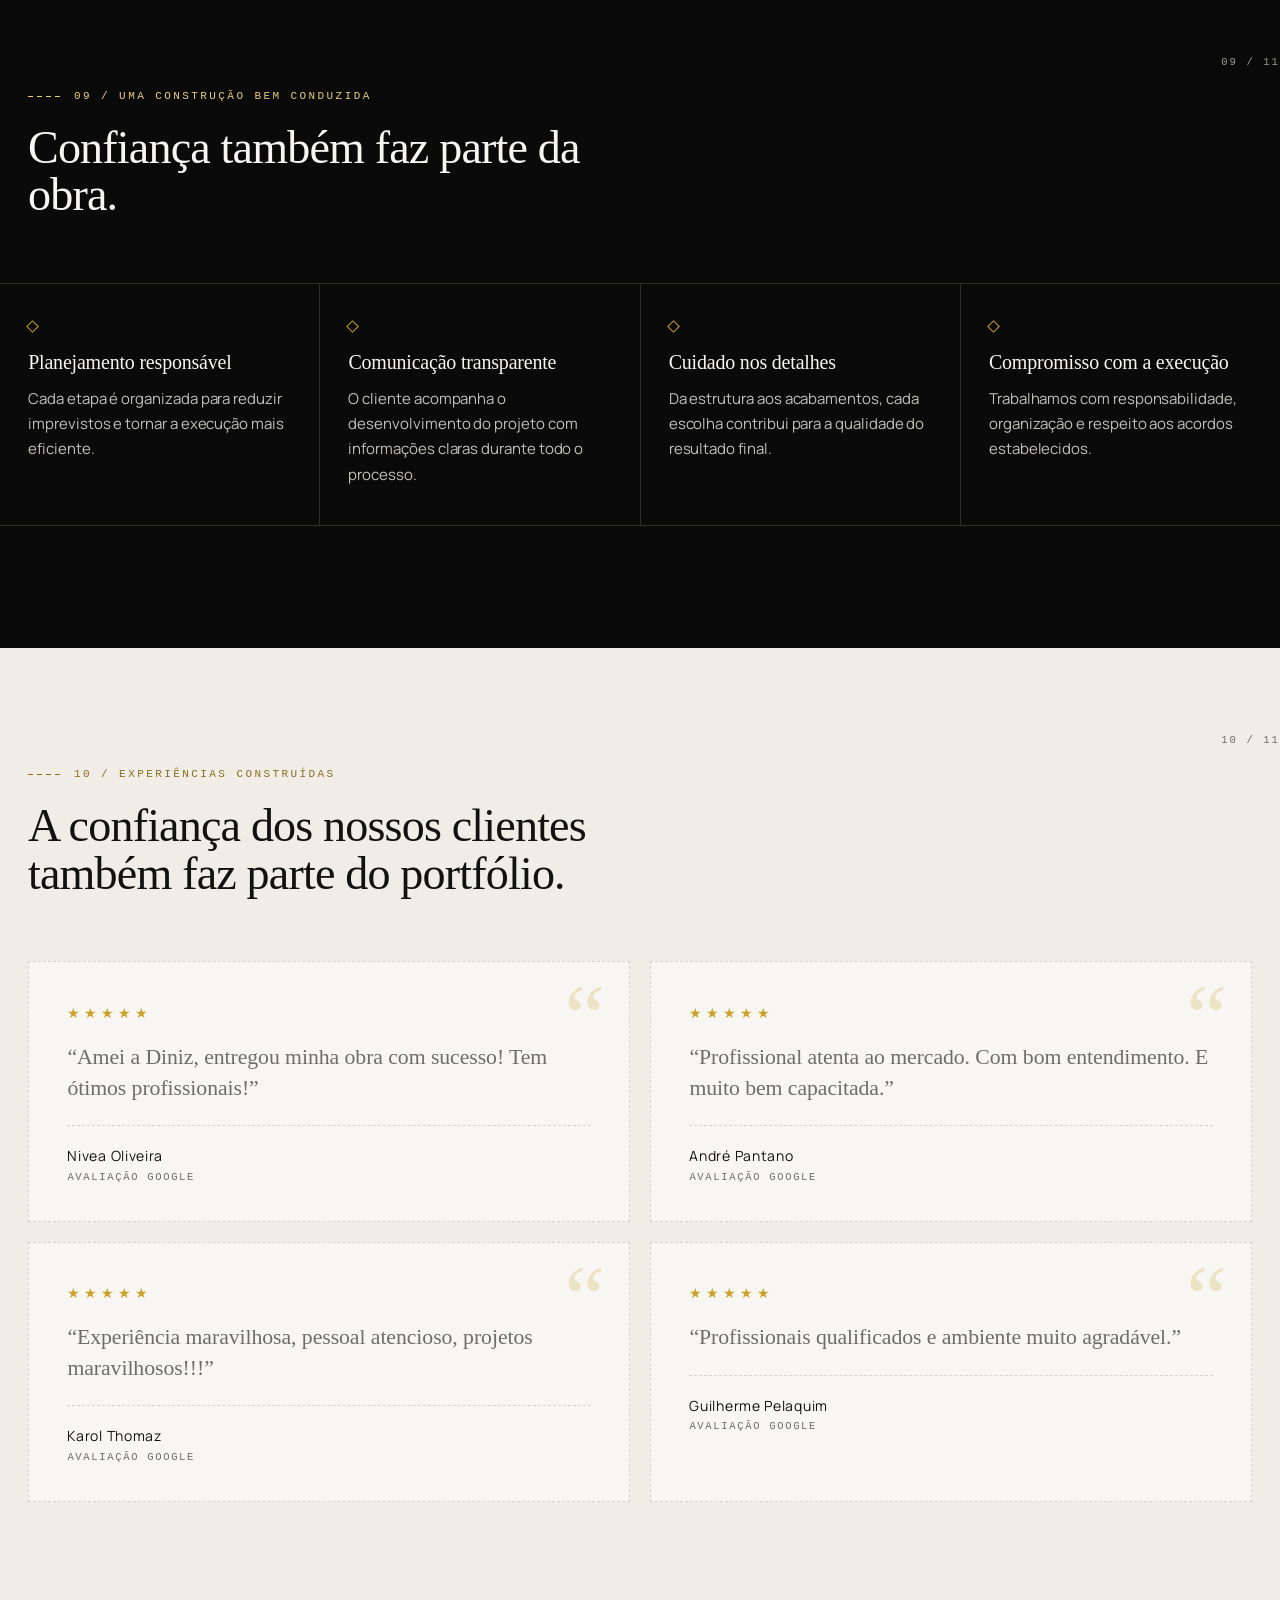
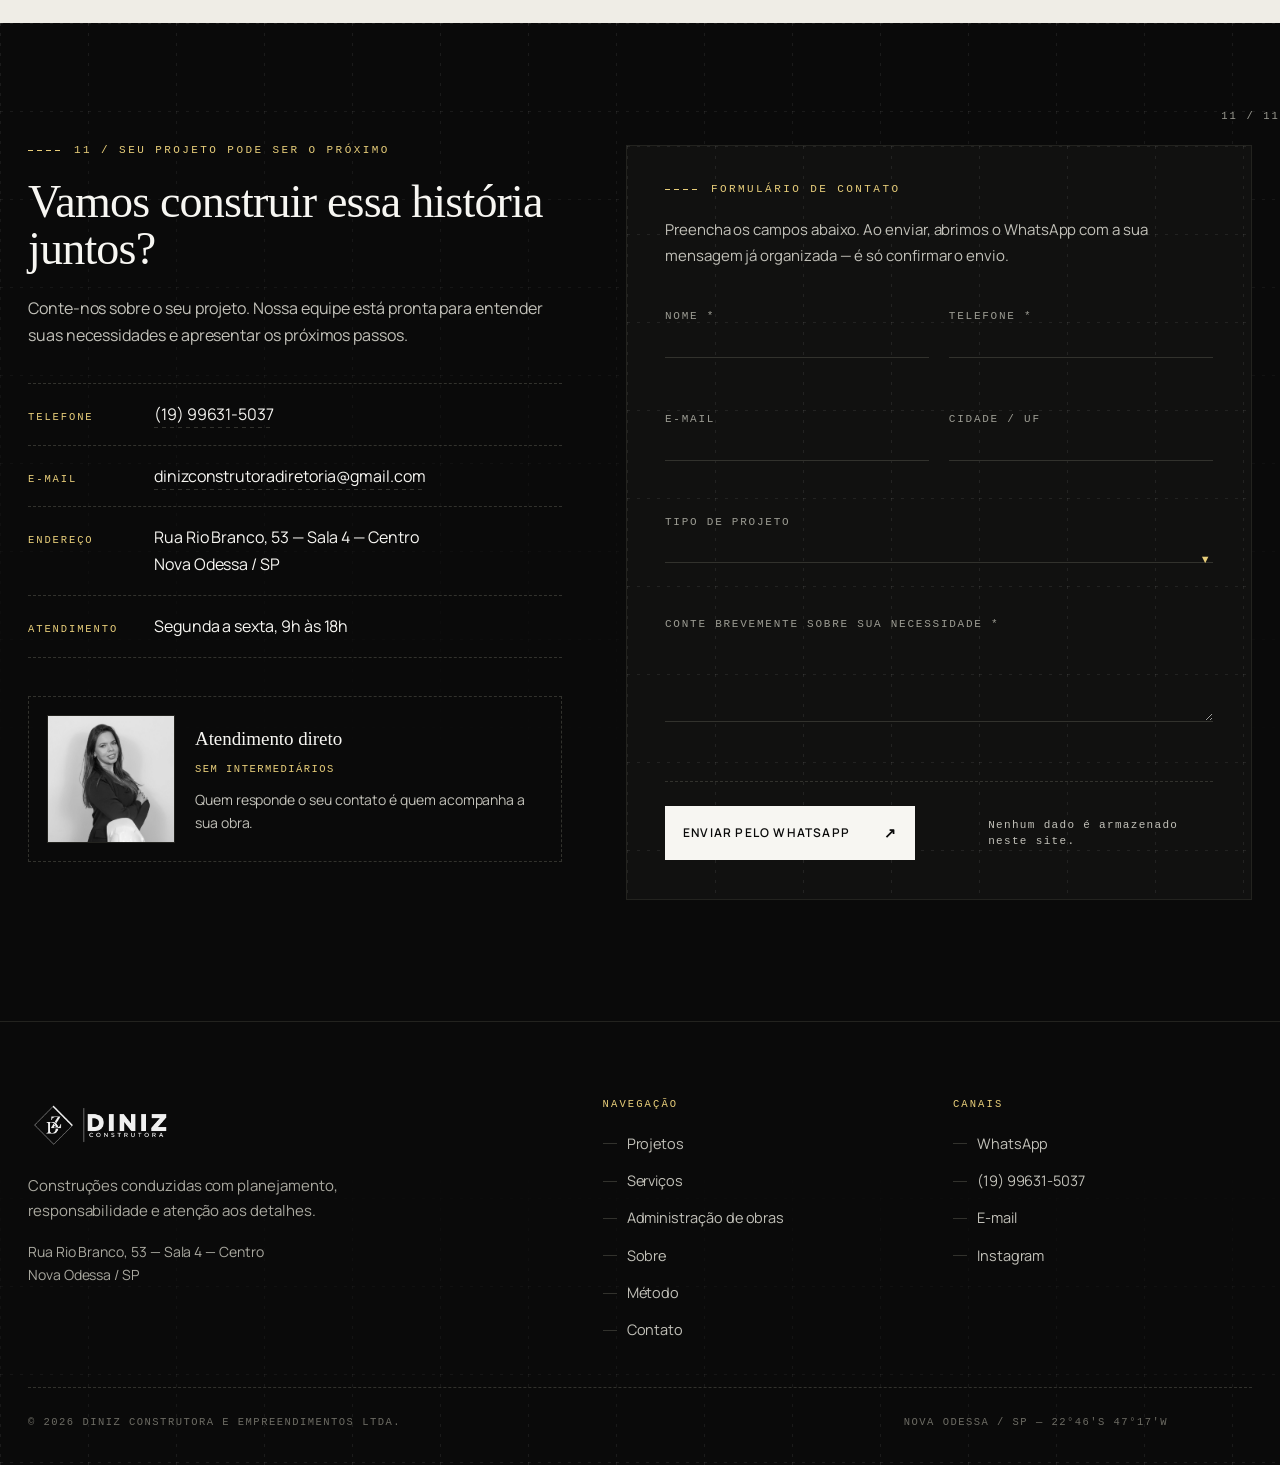
==== commit 4c3f7dc4: "Ajustes pontuais" ====
--- a/index-v2.html
+++ b/index-v2.html
@@ -1068,7 +1068,9 @@
     }
     .award-figure:hover img { filter: none; transform: scale(1.03); }
     .award-seal {
-      position: absolute; top: -18px; right: -18px;
+      /* o anel gira 45°, então a caixa cresce ~√2: mantido dentro da coluna
+         para não gerar rolagem horizontal na página */
+      position: absolute; top: -16px; right: 8px;
       width: 104px; height: 104px;
       display: grid; place-items: center;
       color: var(--gold-lift);
@@ -2618,10 +2620,10 @@
               description: 'Composição residencial de dois pavimentos marcada por grandes aberturas, elementos naturais e uma implantação aberta para o jardim.'
             },
             {
-              title: 'Residência D',
+              title: 'Residência D&T',
               meta: 'Render arquitetônico · Fachada frontal',
               image: 'assets/portfolio/arch-residencia-debora.webp',
-              alt: 'Render frontal da Residência D, com garagem dupla, pedra clara e pano de vidro vertical.',
+              alt: 'Render frontal da Residência D&T, com garagem dupla, pedra clara e pano de vidro vertical.',
               description: 'Fachada frontal com garagem dupla, plano vertical envidraçado e materialidade clara valorizada pelo paisagismo.'
             },
             {
@@ -2637,13 +2639,6 @@
               image: 'assets/portfolio/arch-residencia-bruno-daniele.webp',
               alt: 'Render noturno de residência de dois pavimentos com pedra, ripado de madeira e iluminação de fachada.',
               description: 'Estudo noturno da fachada com pedra, ripado vertical e iluminação integrada à arquitetura e ao paisagismo.'
-            },
-            {
-              title: 'Jardim integrado',
-              meta: 'Render arquitetônico · Paisagismo',
-              image: 'assets/portfolio/arch-jardim-integrado.webp',
-              alt: 'Render de jardim interno com vegetação tropical, piso intercalado com grama e elementos vazados.',
-              description: 'Jardim interno concebido como extensão dos ambientes, combinando luz natural, vegetação tropical e percursos permeáveis.'
             }
           ]
         },
@@ -2662,7 +2657,7 @@
               description: 'Área social integrada em que cozinha, jantar e estar compartilham a mesma linguagem de madeira, pedra clara e iluminação quente.'
             },
             {
-              title: 'Suíte D',
+              title: 'Suíte D&T',
               meta: 'Render de interiores · Dormitório',
               image: 'assets/portfolio/interior-quarto-debora.webp',
               alt: 'Render de suíte em tons claros, com painéis amadeirados, poltronas e iluminação indireta.',
@@ -2716,6 +2711,13 @@
               image: 'assets/portfolio/interior-debora-integrado.webp',
               alt: 'Render de área gourmet integrada à piscina e ao jardim interno, com madeira e grandes aberturas.',
               description: 'Área gourmet conectada à piscina e ao jardim por grandes aberturas, promovendo continuidade entre interior e exterior.'
+            },
+            {
+              title: 'Jardim integrado',
+              meta: 'Render arquitetônico · Paisagismo',
+              image: 'assets/portfolio/arch-jardim-integrado.webp',
+              alt: 'Render de jardim interno com vegetação tropical, piso intercalado com grama e elementos vazados.',
+              description: 'Jardim interno concebido como extensão dos ambientes, combinando luz natural, vegetação tropical e percursos permeáveis.'
             }
           ]
         },
@@ -2724,6 +2726,7 @@
           title: 'Projeto estrutural',
           intro: 'Fundação, pilares, vigas e lajes dimensionados com memorial de cálculo, planta de fôrmas e detalhamento de armação para execução segura.',
           stages: 'Fundação · Fôrmas · Armação · Memorial',
+          galleryNote: 'Registros de obra na aba Administração',
           cta: 'Solicitar projeto estrutural',
           model3d: {
             title: 'Residência V',
@@ -2734,56 +2737,7 @@
             provider: 'Sketchfab',
             loadLabel: 'Explorar modelo 3D'
           },
-          items: [
-            {
-              title: 'Alvenaria e vigas',
-              meta: 'Registro de obra · Estrutura 01',
-              image: 'assets/portfolio/estrutura-alvenaria-01.webp',
-              alt: 'Vista aérea de residência em construção com alvenaria elevada, vigas e escoramentos.',
-              description: 'Registro aéreo da elevação das alvenarias e da execução das vigas, com organização dos ambientes já legível em obra.'
-            },
-            {
-              title: 'Fôrmas e escoramentos',
-              meta: 'Registro de obra · Estrutura 02',
-              image: 'assets/portfolio/estrutura-alvenaria-02.webp',
-              alt: 'Vista aérea próxima de fôrmas, escoramentos e paredes de uma residência em construção.',
-              description: 'Acompanhamento da montagem de fôrmas e escoramentos para concretagem dos elementos estruturais.'
-            },
-            {
-              title: 'Evolução estrutural',
-              meta: 'Registro de obra · Estrutura 03',
-              image: 'assets/portfolio/estrutura-alvenaria-03.webp',
-              alt: 'Vista aérea panorâmica de residência em fase estrutural, com alvenaria e fôrmas em execução.',
-              description: 'Visão geral da evolução estrutural da residência, registrando a compatibilização entre alvenaria, vigas e áreas abertas.'
-            },
-            {
-              title: 'Pilares e alvenaria',
-              meta: 'Registro de obra · Estrutura 04',
-              image: 'assets/portfolio/estrutura-pilares-alvenaria.webp',
-              orientation: 'portrait',
-              position: '50% 58%',
-              alt: 'Pilares de concreto, alvenaria de blocos e andaime durante a execução estrutural de uma residência.',
-              description: 'Registro da interface entre pilares de concreto e alvenaria de vedação, com andaime montado para continuidade dos serviços em altura.'
-            },
-            {
-              title: 'Fôrma de pilar e armação',
-              meta: 'Registro de obra · Estrutura 05',
-              image: 'assets/portfolio/estrutura-forma-pilar.webp',
-              orientation: 'portrait',
-              position: '50% 58%',
-              alt: 'Fôrma de madeira em pilar, barras de espera e alvenaria de blocos em execução.',
-              description: 'Detalhamento em obra da fôrma de pilar e das barras de espera, permitindo acompanhar a continuidade vertical da estrutura.'
-            },
-            {
-              title: 'Fôrmas e escoramento de viga',
-              meta: 'Registro de obra · Estrutura 06',
-              image: 'assets/portfolio/estrutura-formas-escoramento.webp',
-              orientation: 'portrait',
-              position: '50% 54%',
-              alt: 'Conjunto de fôrmas e escoramentos de madeira montado para a execução de vigas e cobertura.',
-              description: 'Montagem de fôrmas e escoramentos para vigas superiores, com travamentos distribuídos para a etapa de concretagem.'
-            }
-          ]
+          items: []
         },
         {
           discipline: 'Hidráulico',
@@ -2860,6 +2814,54 @@
           ctaHref: '#administracao',
           items: [
             {
+              title: 'Alvenaria e vigas',
+              meta: 'Registro de obra · Estrutura 01',
+              image: 'assets/portfolio/estrutura-alvenaria-01.webp',
+              alt: 'Vista aérea de residência em construção com alvenaria elevada, vigas e escoramentos.',
+              description: 'Registro aéreo da elevação das alvenarias e da execução das vigas, com organização dos ambientes já legível em obra.'
+            },
+            {
+              title: 'Fôrmas e escoramentos',
+              meta: 'Registro de obra · Estrutura 02',
+              image: 'assets/portfolio/estrutura-alvenaria-02.webp',
+              alt: 'Vista aérea próxima de fôrmas, escoramentos e paredes de uma residência em construção.',
+              description: 'Acompanhamento da montagem de fôrmas e escoramentos para concretagem dos elementos estruturais.'
+            },
+            {
+              title: 'Evolução estrutural',
+              meta: 'Registro de obra · Estrutura 03',
+              image: 'assets/portfolio/estrutura-alvenaria-03.webp',
+              alt: 'Vista aérea panorâmica de residência em fase estrutural, com alvenaria e fôrmas em execução.',
+              description: 'Visão geral da evolução estrutural da residência, registrando a compatibilização entre alvenaria, vigas e áreas abertas.'
+            },
+            {
+              title: 'Pilares e alvenaria',
+              meta: 'Registro de obra · Estrutura 04',
+              image: 'assets/portfolio/estrutura-pilares-alvenaria.webp',
+              orientation: 'portrait',
+              position: '50% 58%',
+              alt: 'Pilares de concreto, alvenaria de blocos e andaime durante a execução estrutural de uma residência.',
+              description: 'Registro da interface entre pilares de concreto e alvenaria de vedação, com andaime montado para continuidade dos serviços em altura.'
+            },
+            {
+              title: 'Fôrma de pilar e armação',
+              meta: 'Registro de obra · Estrutura 05',
+              image: 'assets/portfolio/estrutura-forma-pilar.webp',
+              orientation: 'portrait',
+              position: '50% 58%',
+              alt: 'Fôrma de madeira em pilar, barras de espera e alvenaria de blocos em execução.',
+              description: 'Detalhamento em obra da fôrma de pilar e das barras de espera, permitindo acompanhar a continuidade vertical da estrutura.'
+            },
+            {
+              title: 'Fôrmas e escoramento de viga',
+              meta: 'Registro de obra · Estrutura 06',
+              image: 'assets/portfolio/estrutura-formas-escoramento.webp',
+              orientation: 'portrait',
+              position: '50% 54%',
+              alt: 'Conjunto de fôrmas e escoramentos de madeira montado para a execução de vigas e cobertura.',
+              description: 'Montagem de fôrmas e escoramentos para vigas superiores, com travamentos distribuídos para a etapa de concretagem.'
+            },
+            {
               title: 'Acompanhamento de fachada',
               meta: 'Registro de obra · Julho de 2026',
               image: 'assets/portfolio/administracao-obra-fachada.webp',
@@ -2951,6 +2953,12 @@
             </div>
           </div>` : '';
 
+        // uma disciplina pode não ter galeria (ex.: estrutural, que se apresenta pelo modelo 3D)
+        const hasPlates = data.items.length > 0;
+        const acervo = hasPlates
+          ? `${pad(data.items.length)} ${data.items.length === 1 ? 'registro' : 'registros'} no acervo`
+          : (data.model3d ? 'Modelo 3D interativo' : 'Acervo em preparação');
+
         panel.innerHTML = `
           <div class="panel-head">
             <div>
@@ -2958,7 +2966,7 @@
               <p>${data.intro}</p>
             </div>
             <div class="panel-meta">
-              <span>${pad(data.items.length)} ${data.items.length === 1 ? 'registro' : 'registros'} no acervo</span>
+              <span>${acervo}</span>
               <span>${data.stages}</span>
               <div class="carousel-arrows"${data.items.length > 1 ? '' : ' hidden'}>
                 <button class="carousel-arrow" type="button" id="plates-prev-${i + 1}" aria-label="Prancha anterior"><i aria-hidden="true">←</i></button>
@@ -2967,12 +2975,13 @@
             </div>
           </div>
           ${model}
+          ${hasPlates ? `
           <div class="plates-viewport carousel-viewport" id="plates-viewport-${i + 1}">
             <div class="plates carousel-rail" id="plates-rail-${i + 1}">${plates}</div>
           </div>
-          <div class="carousel-dots" id="plates-dots-${i + 1}" role="tablist" aria-label="Pranchas de ${data.title}"></div>
+          <div class="carousel-dots" id="plates-dots-${i + 1}" role="tablist" aria-label="Pranchas de ${data.title}"></div>` : ''}
           <div class="panel-foot">
-            <span class="pending">Galeria atualizada</span>
+            <span class="pending">${data.galleryNote || 'Galeria atualizada'}</span>
             <a class="btn btn--ghost" href="${data.ctaHref || '#contato'}"><span>${data.cta}</span><i aria-hidden="true">↗</i></a>
           </div>`;
       });
@@ -3165,7 +3174,7 @@
         return initCarousel({
           viewport: $('#plates-viewport-' + (i + 1)),
           rail,
-          items: $$('.plate', rail),
+          items: rail ? $$('.plate', rail) : [],   // disciplina sem galeria (só modelo 3D)
           prevBtn: $('#plates-prev-' + (i + 1)),
           nextBtn: $('#plates-next-' + (i + 1)),
           dotsWrap: $('#plates-dots-' + (i + 1)),
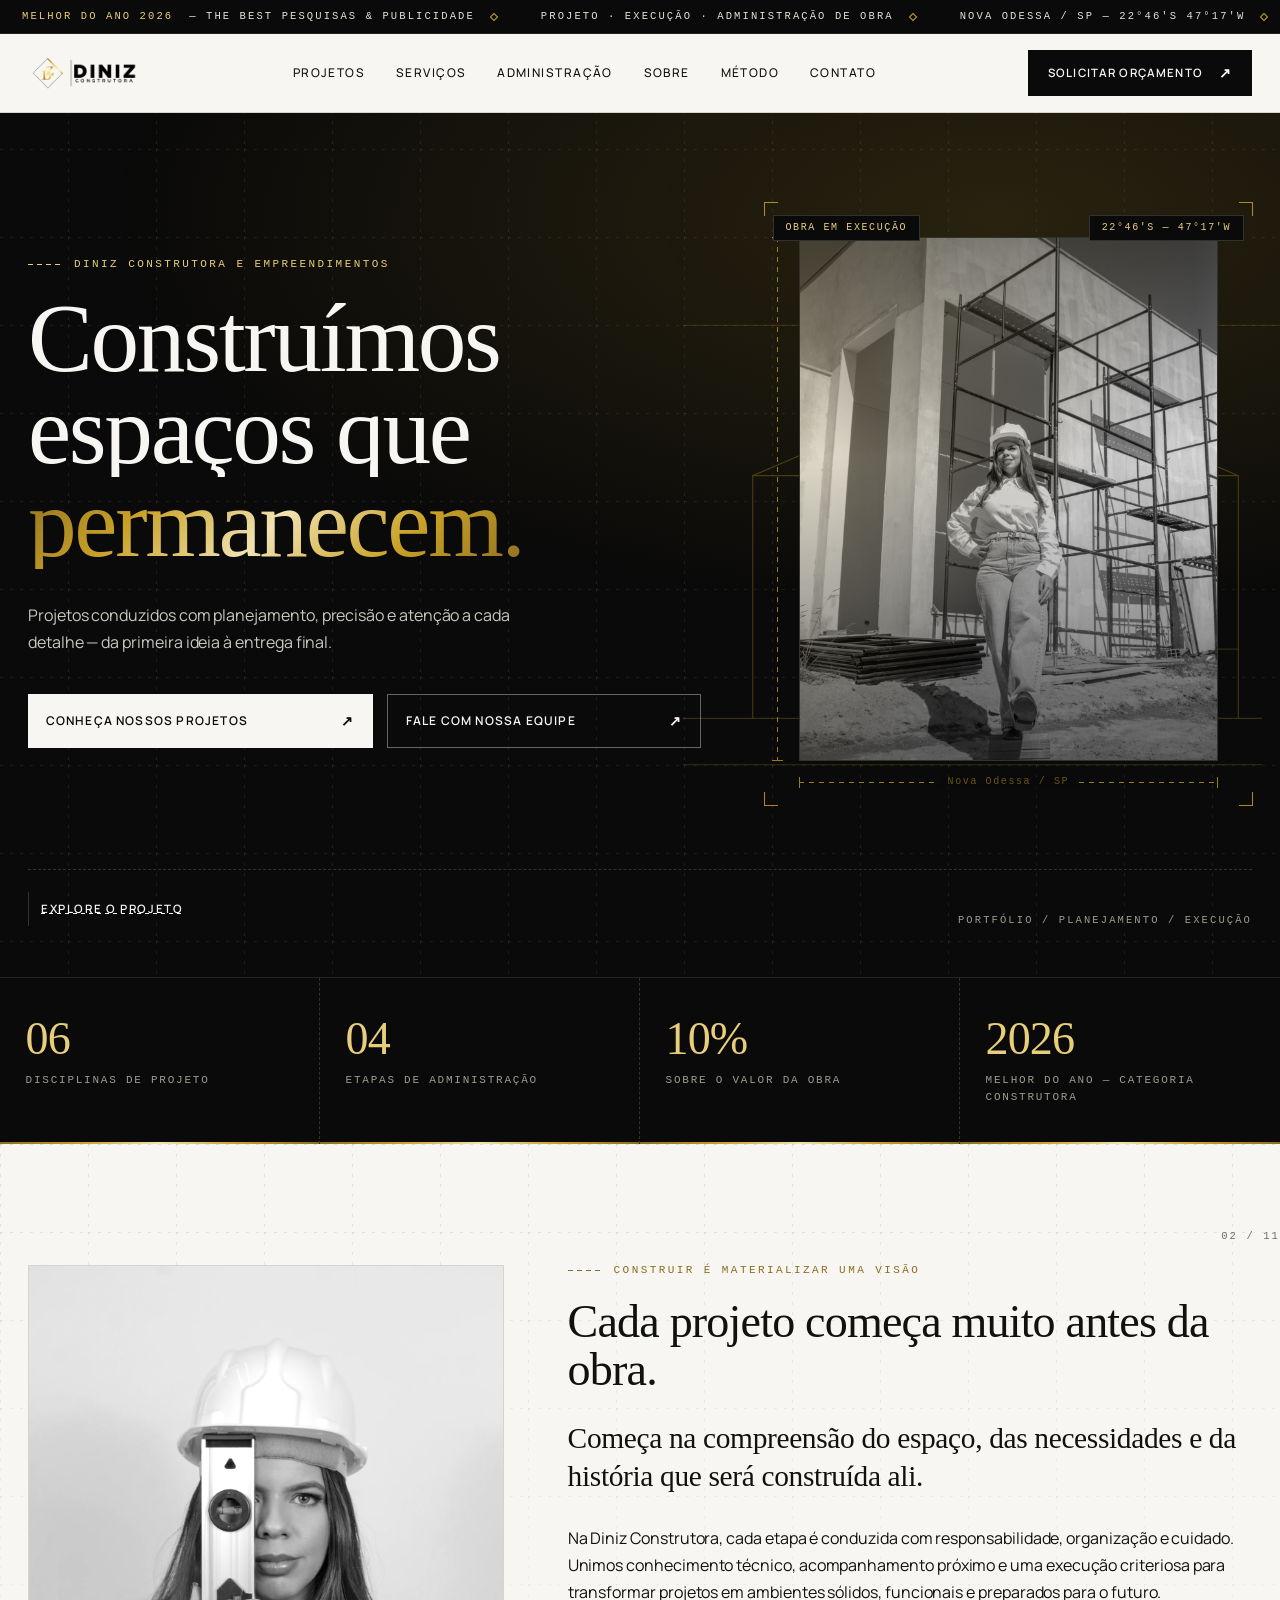
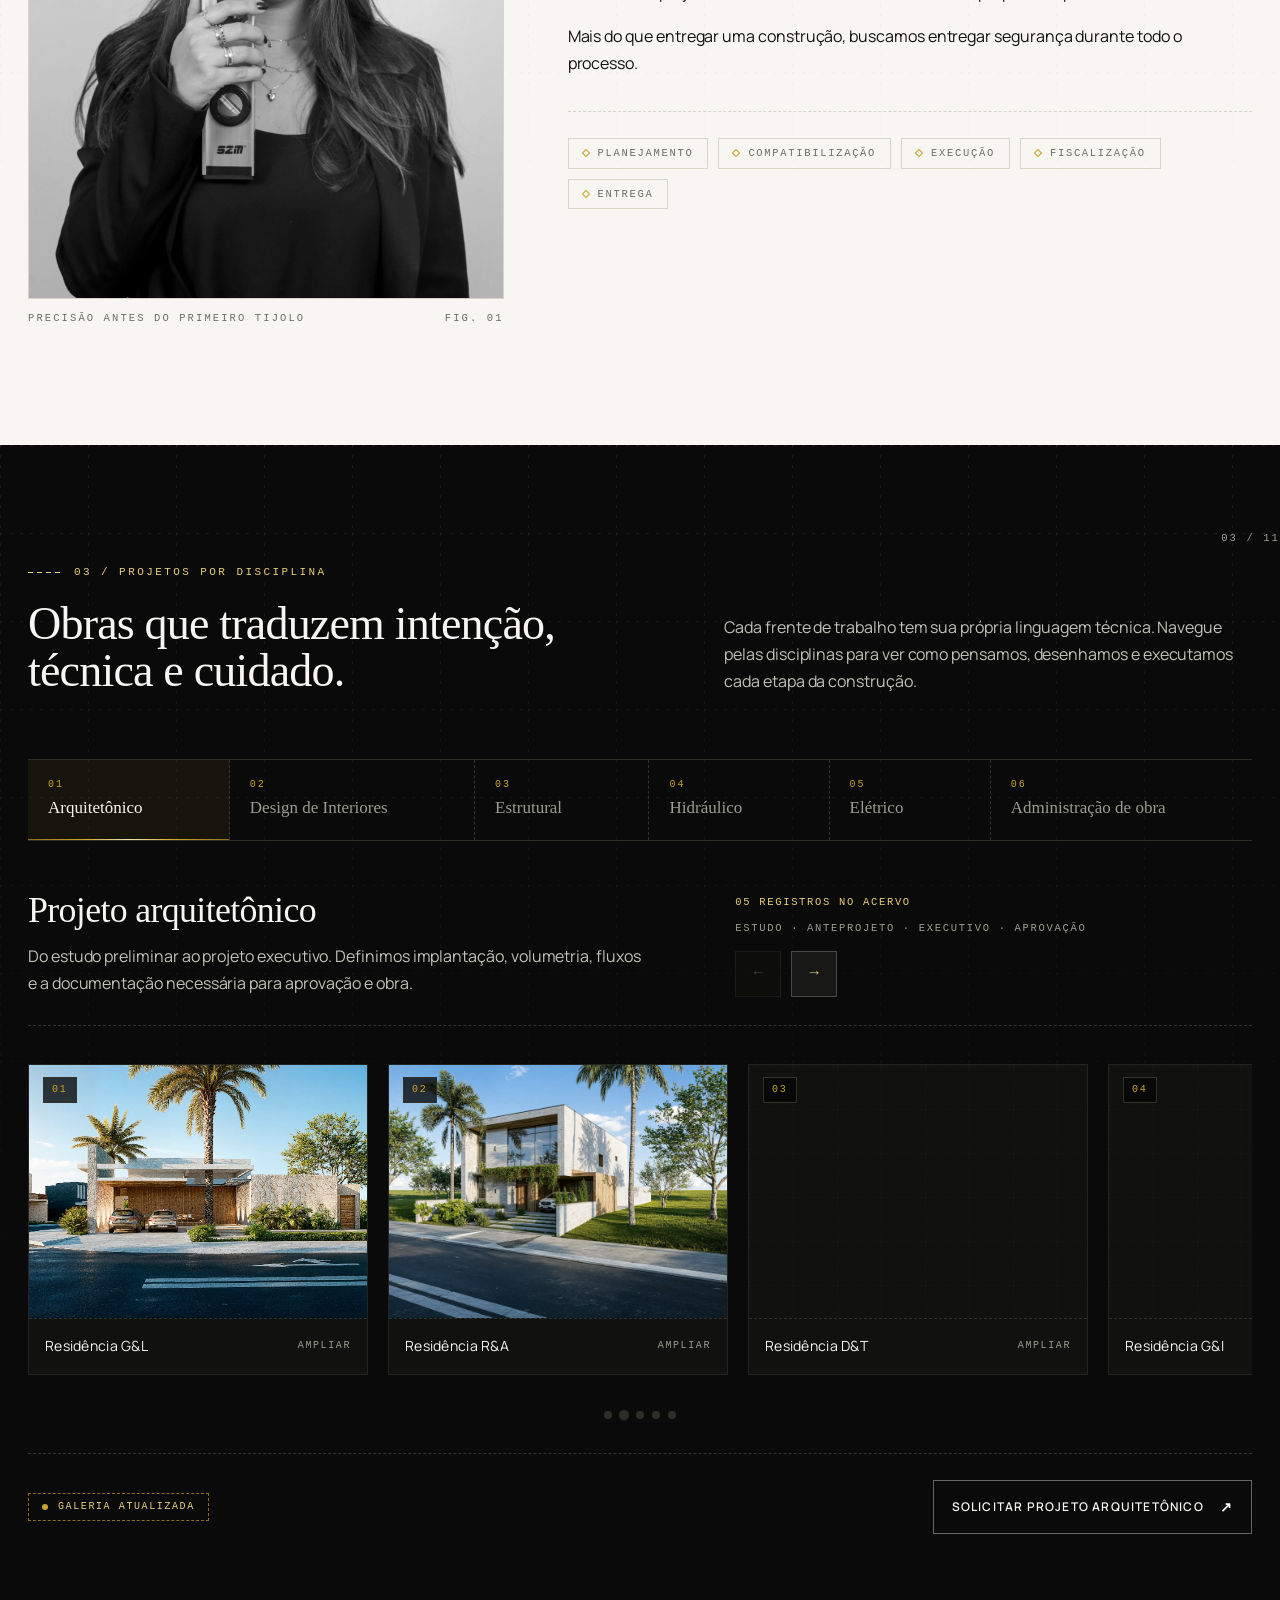
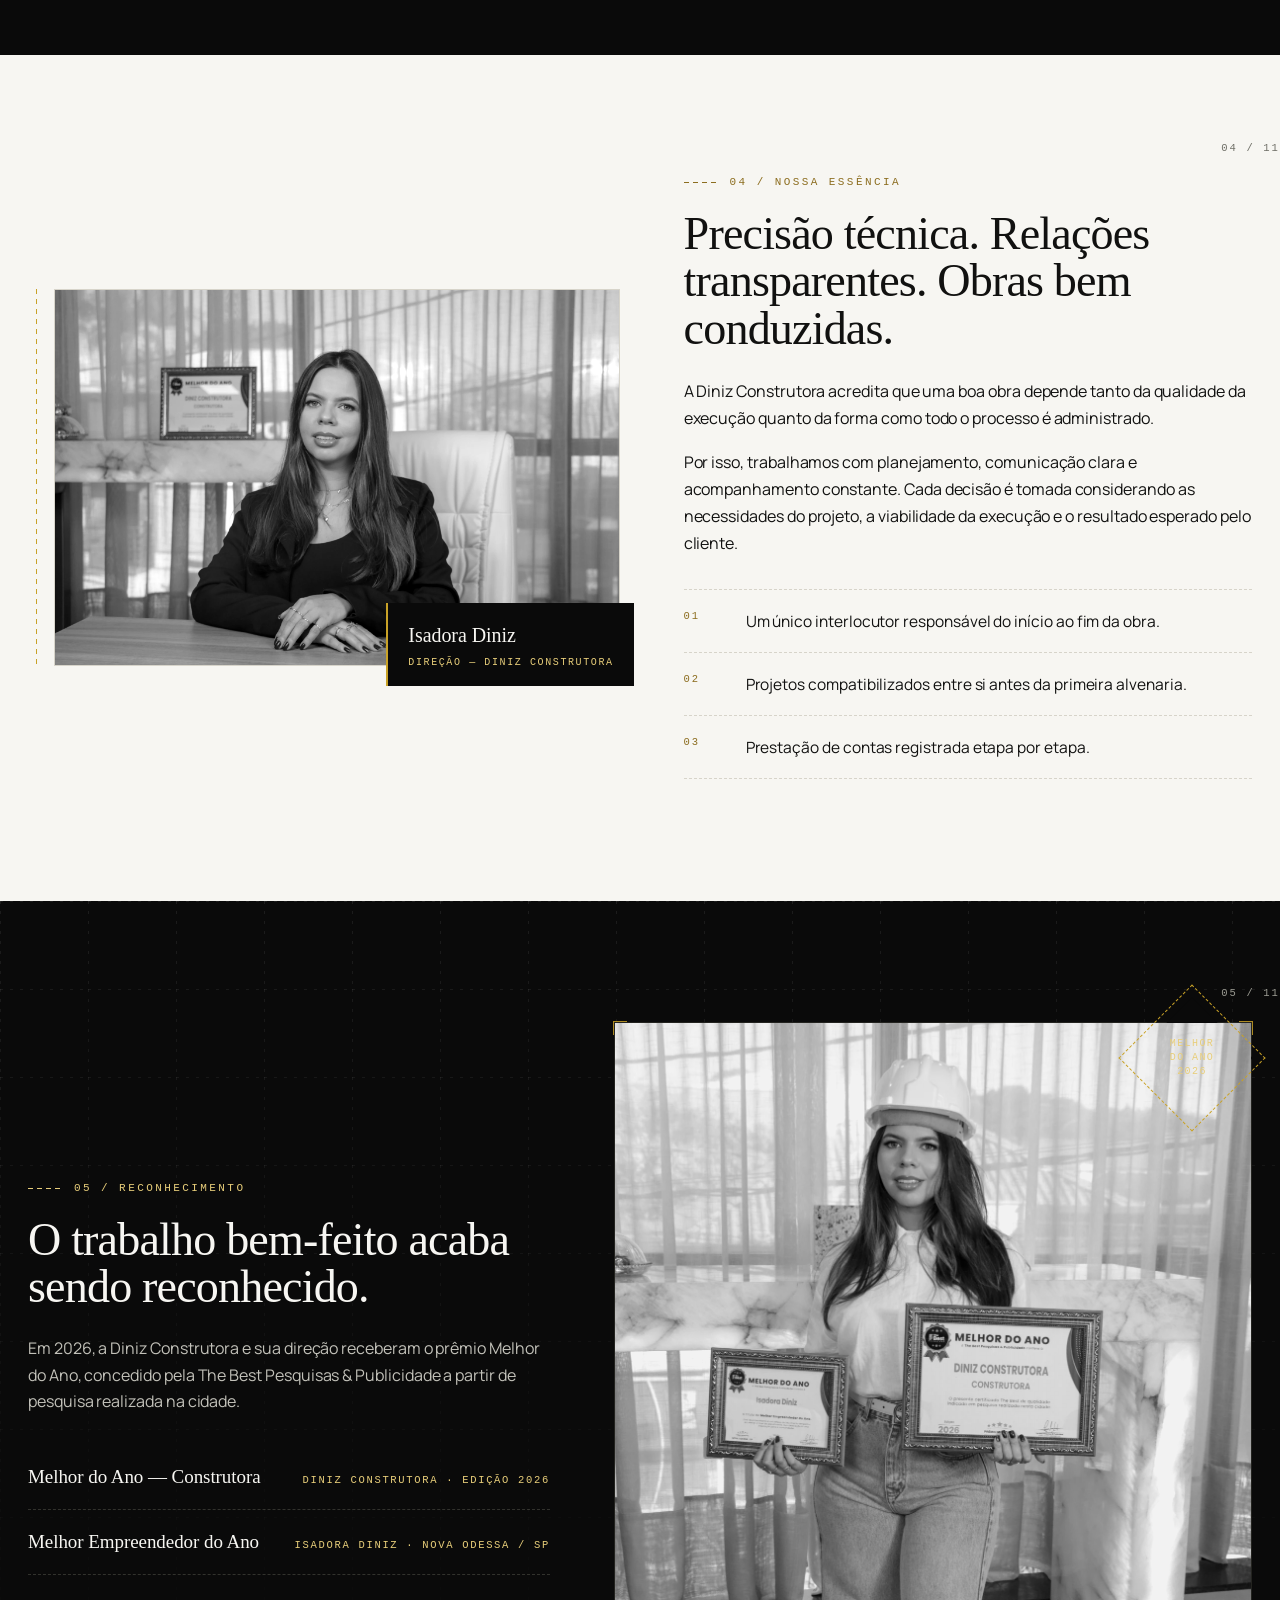
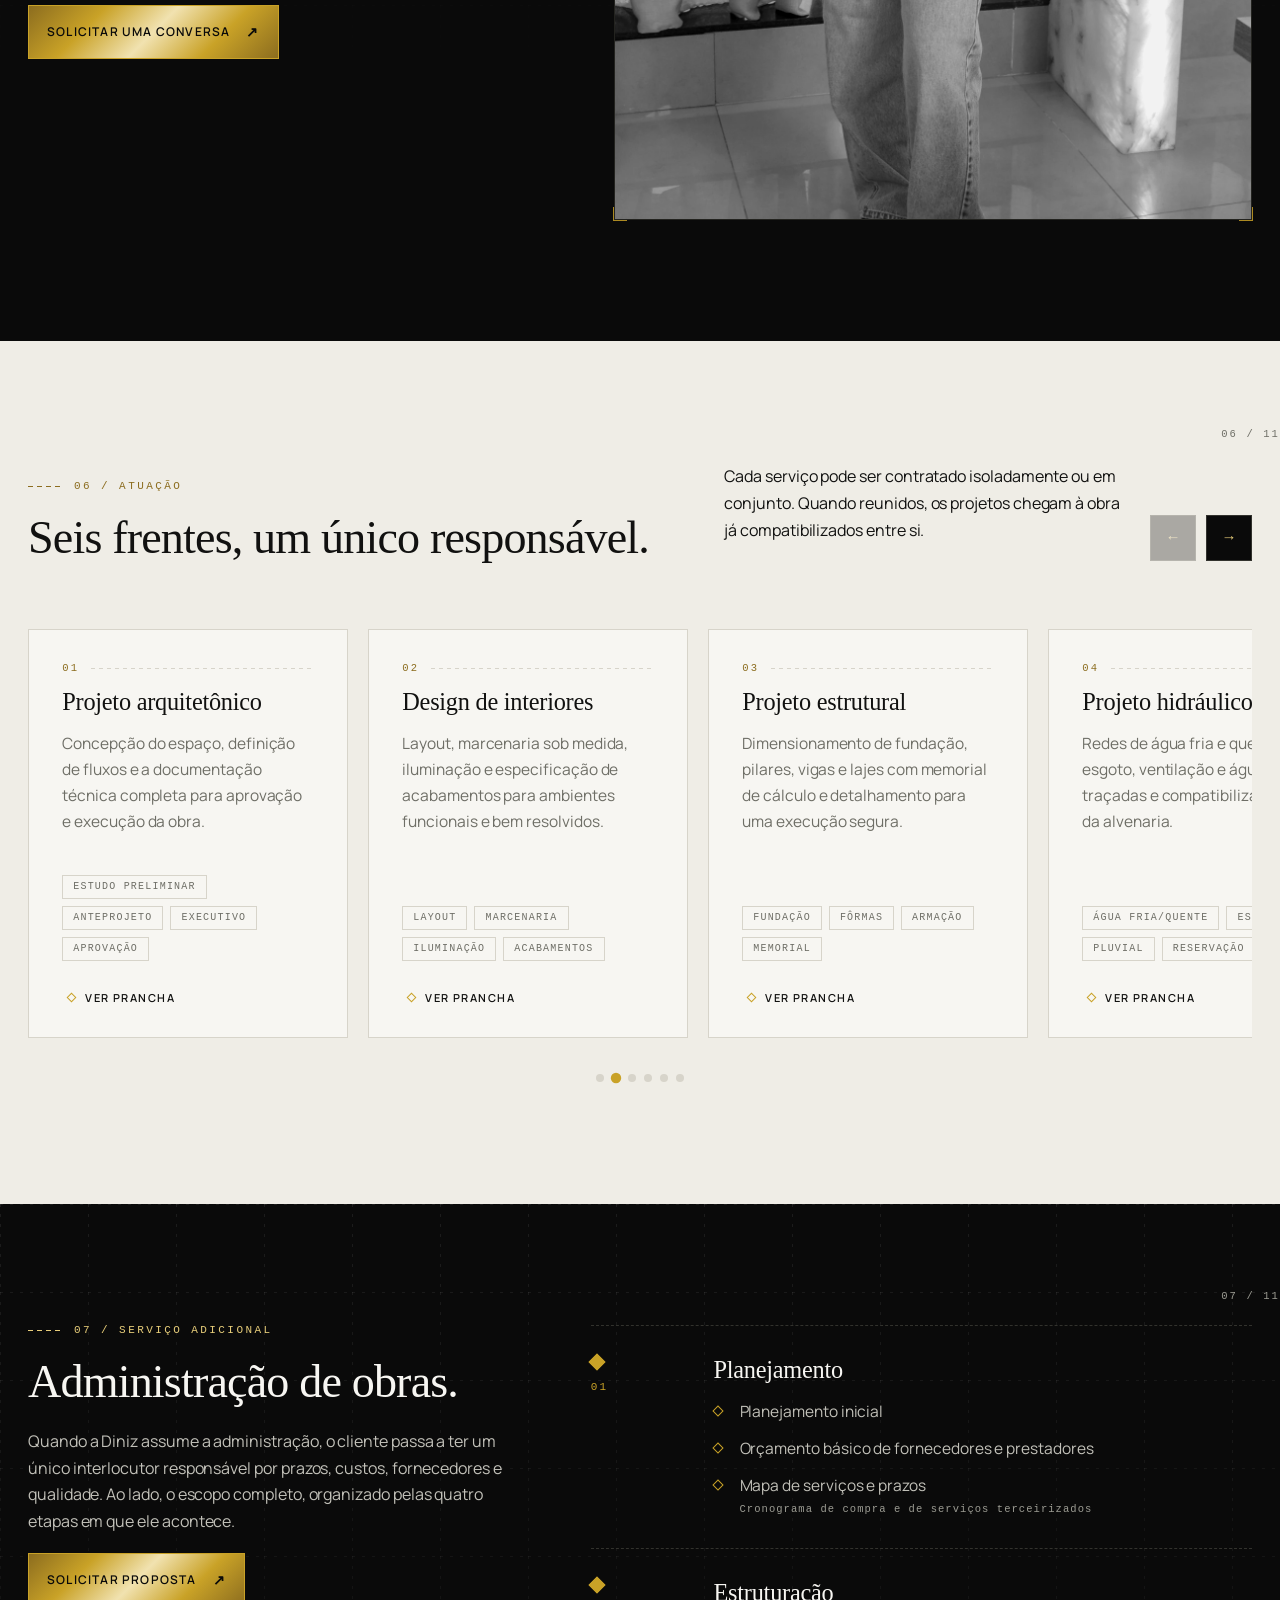
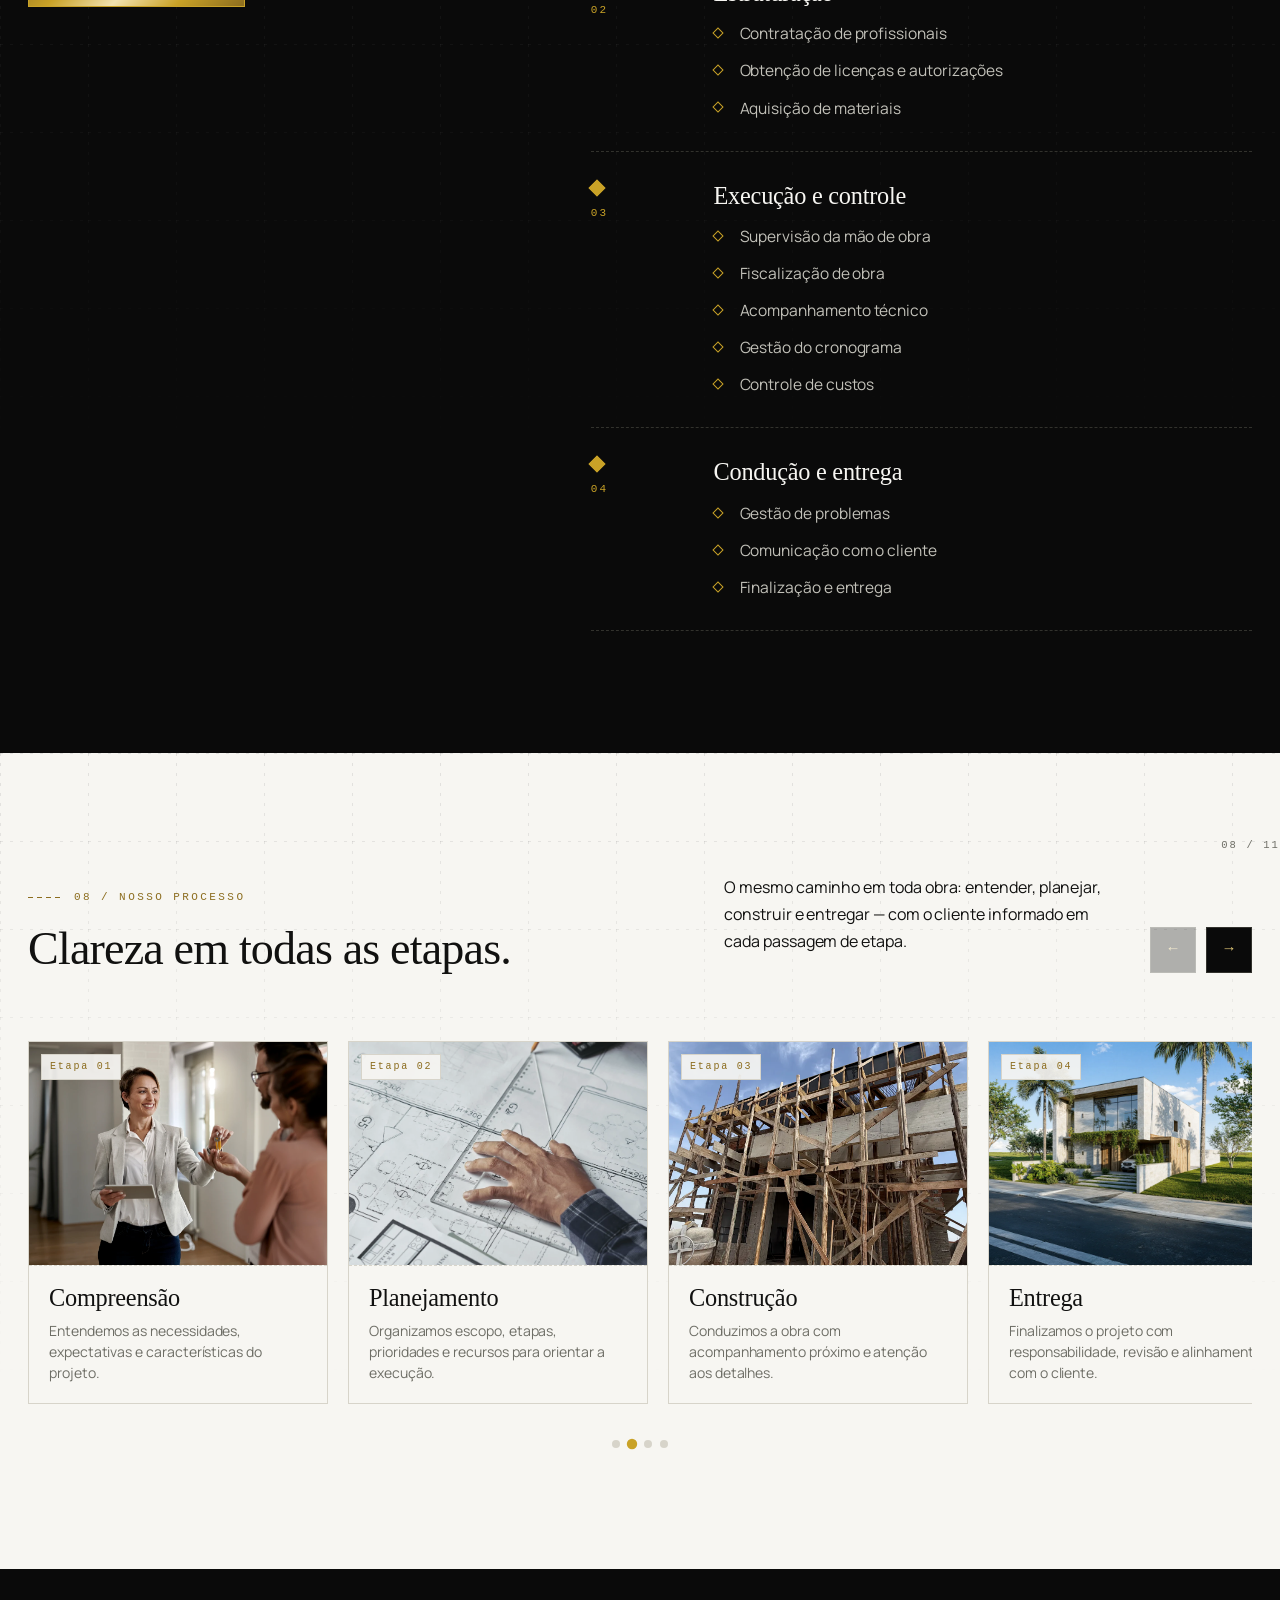
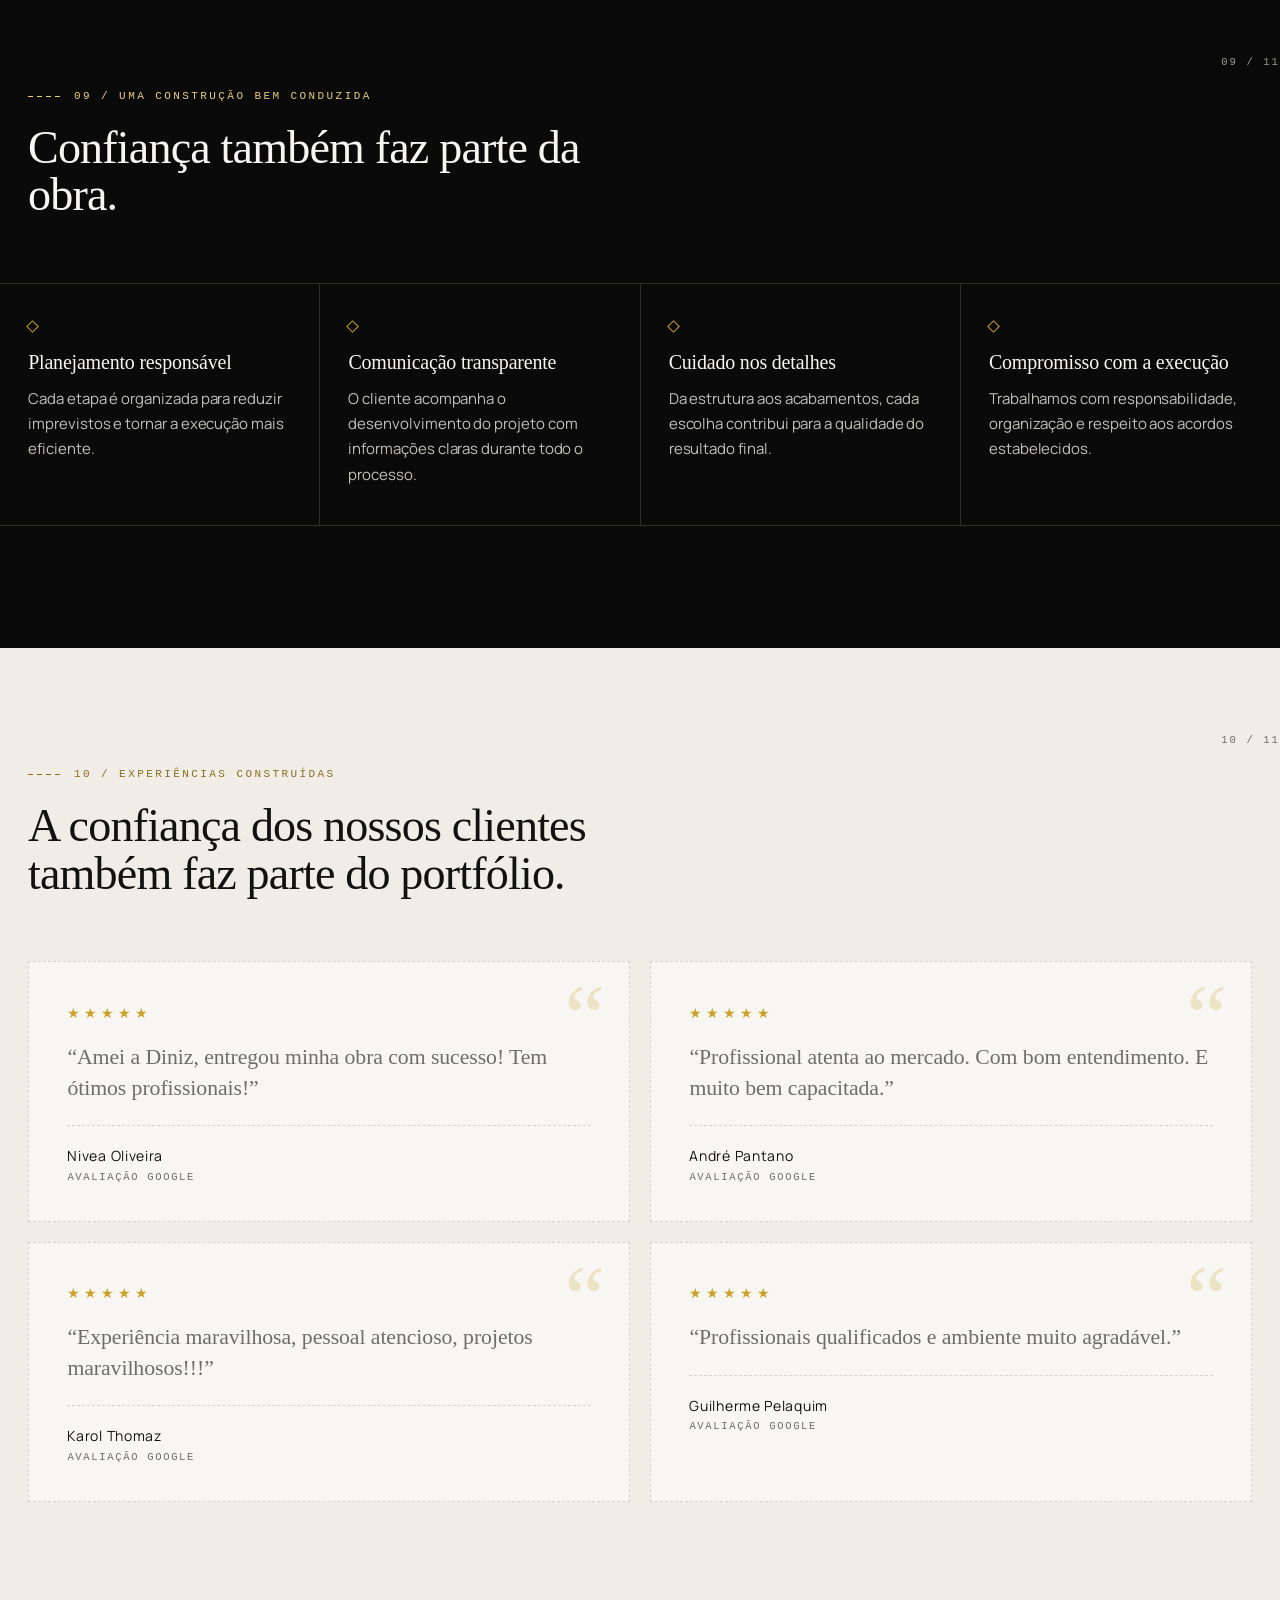
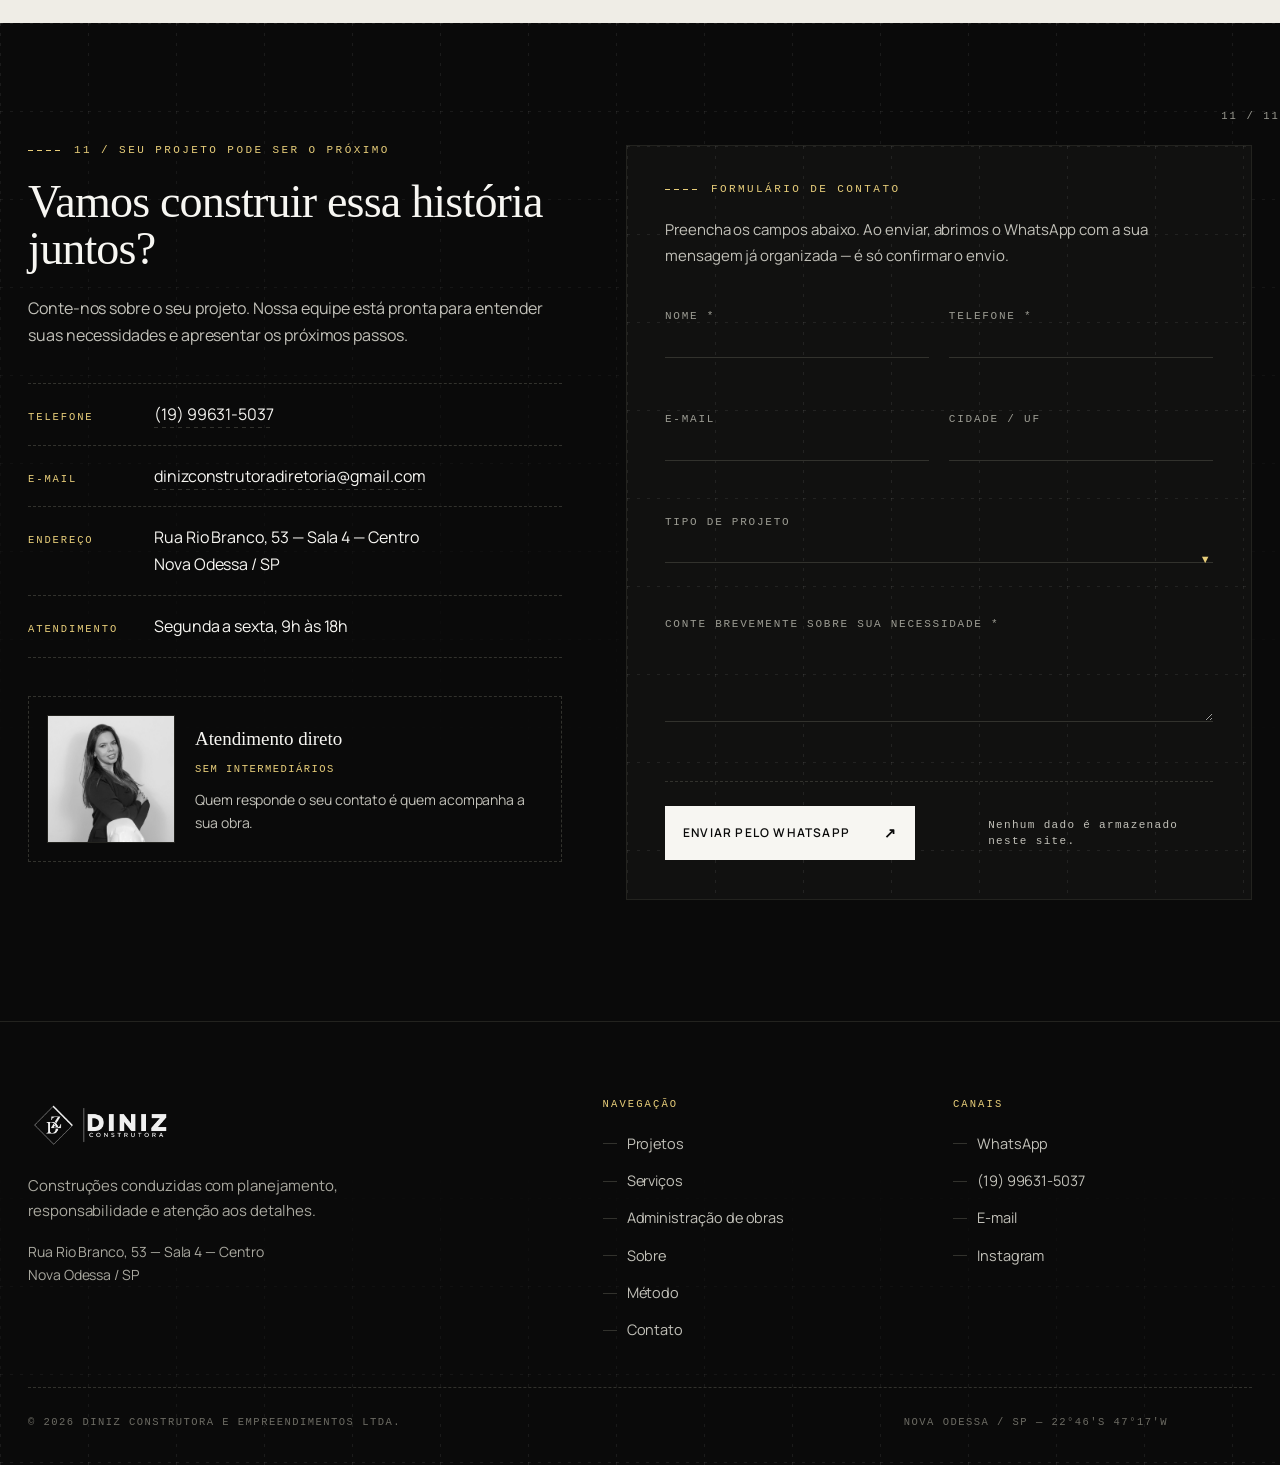
==== commit f3191d52: "Revisão" ====
--- a/index-v2.html
+++ b/index-v2.html
@@ -2296,6 +2296,29 @@
           </div>
         </div>
 
+        <!--
+          AVALIAÇÕES AUTOMÁTICAS (Google Meu Negócio)
+          ---------------------------------------------
+          Os 4 depoimentos abaixo são fixos, digitados à mão. Para essa
+          seção atualizar sozinha conforme novas avaliações chegam no
+          Google, use um widget que sincroniza direto com o perfil
+          "Diniz Construtora" no Google Meu Negócio — Trustindex ou
+          Elfsight, os dois têm plano gratuito e não exigem servidor.
+
+            1. Criar conta em trustindex.io (ou elfsight.com).
+            2. Escolher o widget "Google Reviews".
+            3. Conectar a conta Google que administra o Google Meu
+               Negócio da empresa e autorizar o acesso.
+            4. Ajustar o layout/cores do widget para casar com o site:
+               fundo bege (#f7f6f2 / #efede6), destaque dourado
+               (#c9a227), texto (#111110).
+            5. Copiar o código de incorporação (script + div) gerado
+               pelo widget e colar no lugar do bloco `.quotes` abaixo;
+               aí sim apagar os 4 depoimentos fixos.
+
+          Até isso ser configurado, os depoimentos fixos abaixo seguem
+          no ar para a seção não ficar vazia.
+        -->
         <div class="quotes">
           <figure class="quote reveal">
             <span class="quote-stars" aria-hidden="true">★★★★★</span>
@@ -2606,14 +2629,14 @@
           cta: 'Solicitar projeto arquitetônico',
           items: [
             {
-              title: 'Residência Golden Lake',
+              title: 'Residência G&L',
               meta: 'Render arquitetônico · Fachada térrea',
               image: 'assets/portfolio/arch-golden-lake.webp',
-              alt: 'Render da fachada térrea da Residência Golden Lake, com volumes em pedra, madeira e paisagismo tropical.',
+              alt: 'Render da fachada térrea da Residência G&L, com volumes em pedra, madeira e paisagismo tropical.',
               description: 'Estudo de fachada com volumes horizontais, pedra natural, madeira e paisagismo integrado ao acesso principal.'
             },
             {
-              title: 'Fachada contemporânea',
+              title: 'Residência R&A',
               meta: 'Render arquitetônico · Residência',
               image: 'assets/portfolio/arch-fachada-contemporanea.webp',
               alt: 'Render de residência contemporânea de dois pavimentos com grandes panos de vidro e jardim frontal.',
@@ -2627,10 +2650,10 @@
               description: 'Fachada frontal com garagem dupla, plano vertical envidraçado e materialidade clara valorizada pelo paisagismo.'
             },
             {
-              title: 'Residência I',
+              title: 'Residência G&I',
               meta: 'Render arquitetônico · Fachada de esquina',
               image: 'assets/portfolio/arch-residencia-isadora.webp',
-              alt: 'Render da Residência I em terreno de esquina, com volumes rosados, ripado e jardim.',
+              alt: 'Render da Residência G&I em terreno de esquina, com volumes rosados, ripado e jardim.',
               description: 'Implantação de esquina que organiza o acesso por meio de volumes sobrepostos, ripados verticais e uma faixa contínua de jardim.'
             },
             {
@@ -2755,22 +2778,7 @@
             loadLabel: 'Abrir projeto BIM',
             externalOnly: true
           },
-          items: [
-            {
-              title: 'Jacuzzi e área de lazer',
-              meta: 'Render técnico · Instalações de lazer',
-              image: 'assets/portfolio/hidraulico-jacuzzi.webp',
-              alt: 'Render de jacuzzi elevada com degraus iluminados, jardim e área gourmet ao fundo.',
-              description: 'Solução de lazer que integra jacuzzi elevada, acesso iluminado e infraestrutura hidráulica ao paisagismo e à área gourmet.'
-            },
-            {
-              title: 'Piscina residencial',
-              meta: 'Render técnico · Piscina',
-              image: 'assets/portfolio/hidraulico-piscina.webp',
-              alt: 'Render de piscina residencial retangular com cascata, deck claro e espaço gourmet.',
-              description: 'Piscina residencial com cascata e casa de máquinas integrada ao planejamento da área externa.'
-            }
-          ]
+          items: []
         },
         {
           discipline: 'Elétrico',
@@ -2862,20 +2870,6 @@
               description: 'Montagem de fôrmas e escoramentos para vigas superiores, com travamentos distribuídos para a etapa de concretagem.'
             },
             {
-              title: 'Acompanhamento de fachada',
-              meta: 'Registro de obra · Julho de 2026',
-              image: 'assets/portfolio/administracao-obra-fachada.webp',
-              alt: 'Vista aérea de residência em fase de acabamento externo, com andaimes e equipe em atividade.',
-              description: 'Registro de acompanhamento da etapa de acabamento externo, com evolução da fachada e frentes de serviço visíveis.'
-            },
-            {
-              title: 'Acompanhamento de acabamentos',
-              meta: 'Registro de obra · Julho de 2026',
-              image: 'assets/portfolio/administracao-obra-acabamentos.webp',
-              alt: 'Vista aérea do interior de uma residência durante a instalação de revestimentos e acabamentos.',
-              description: 'Fiscalização da etapa de revestimentos e acabamentos internos, registrada para controle de execução e prestação de contas.'
-            },
-            {
               title: 'Evolução da garagem',
               meta: 'Registro de obra · Elevação e fechamento',
               image: 'assets/portfolio/administracao-evolucao-garagem.webp',
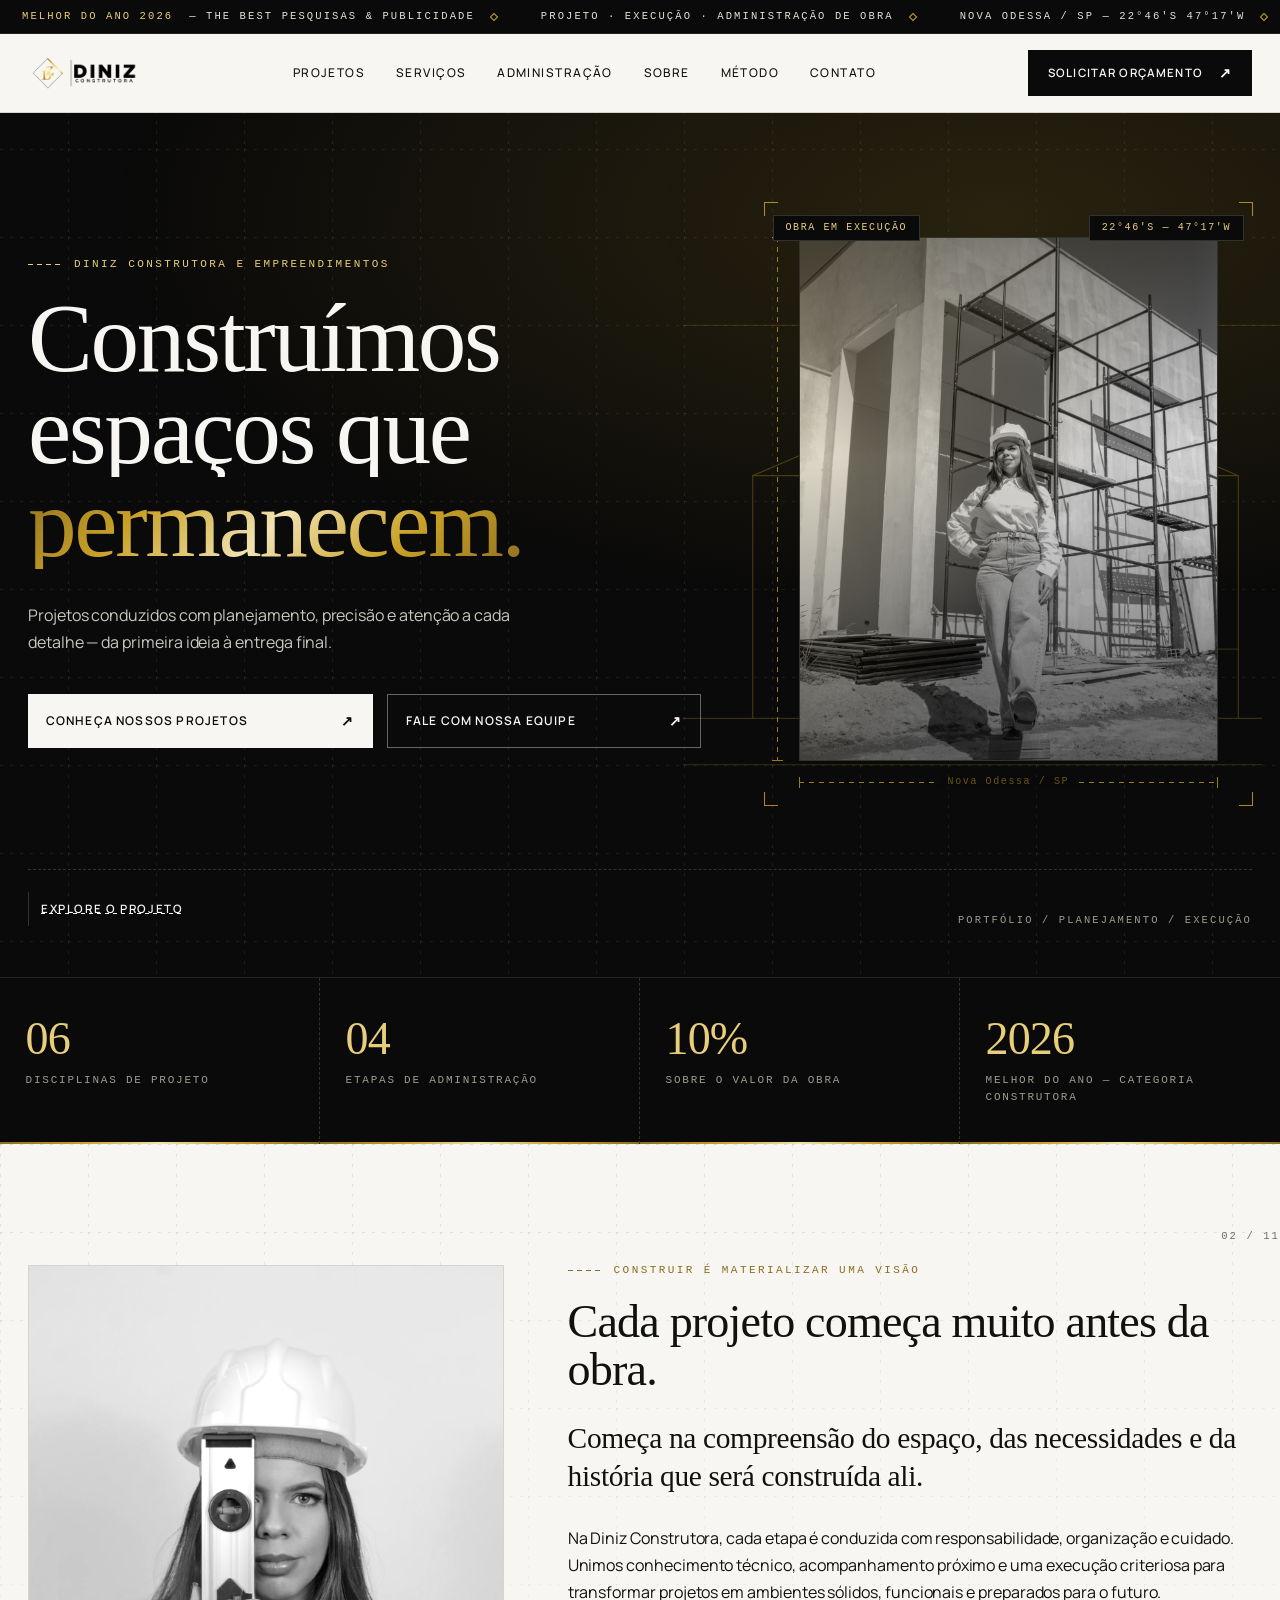
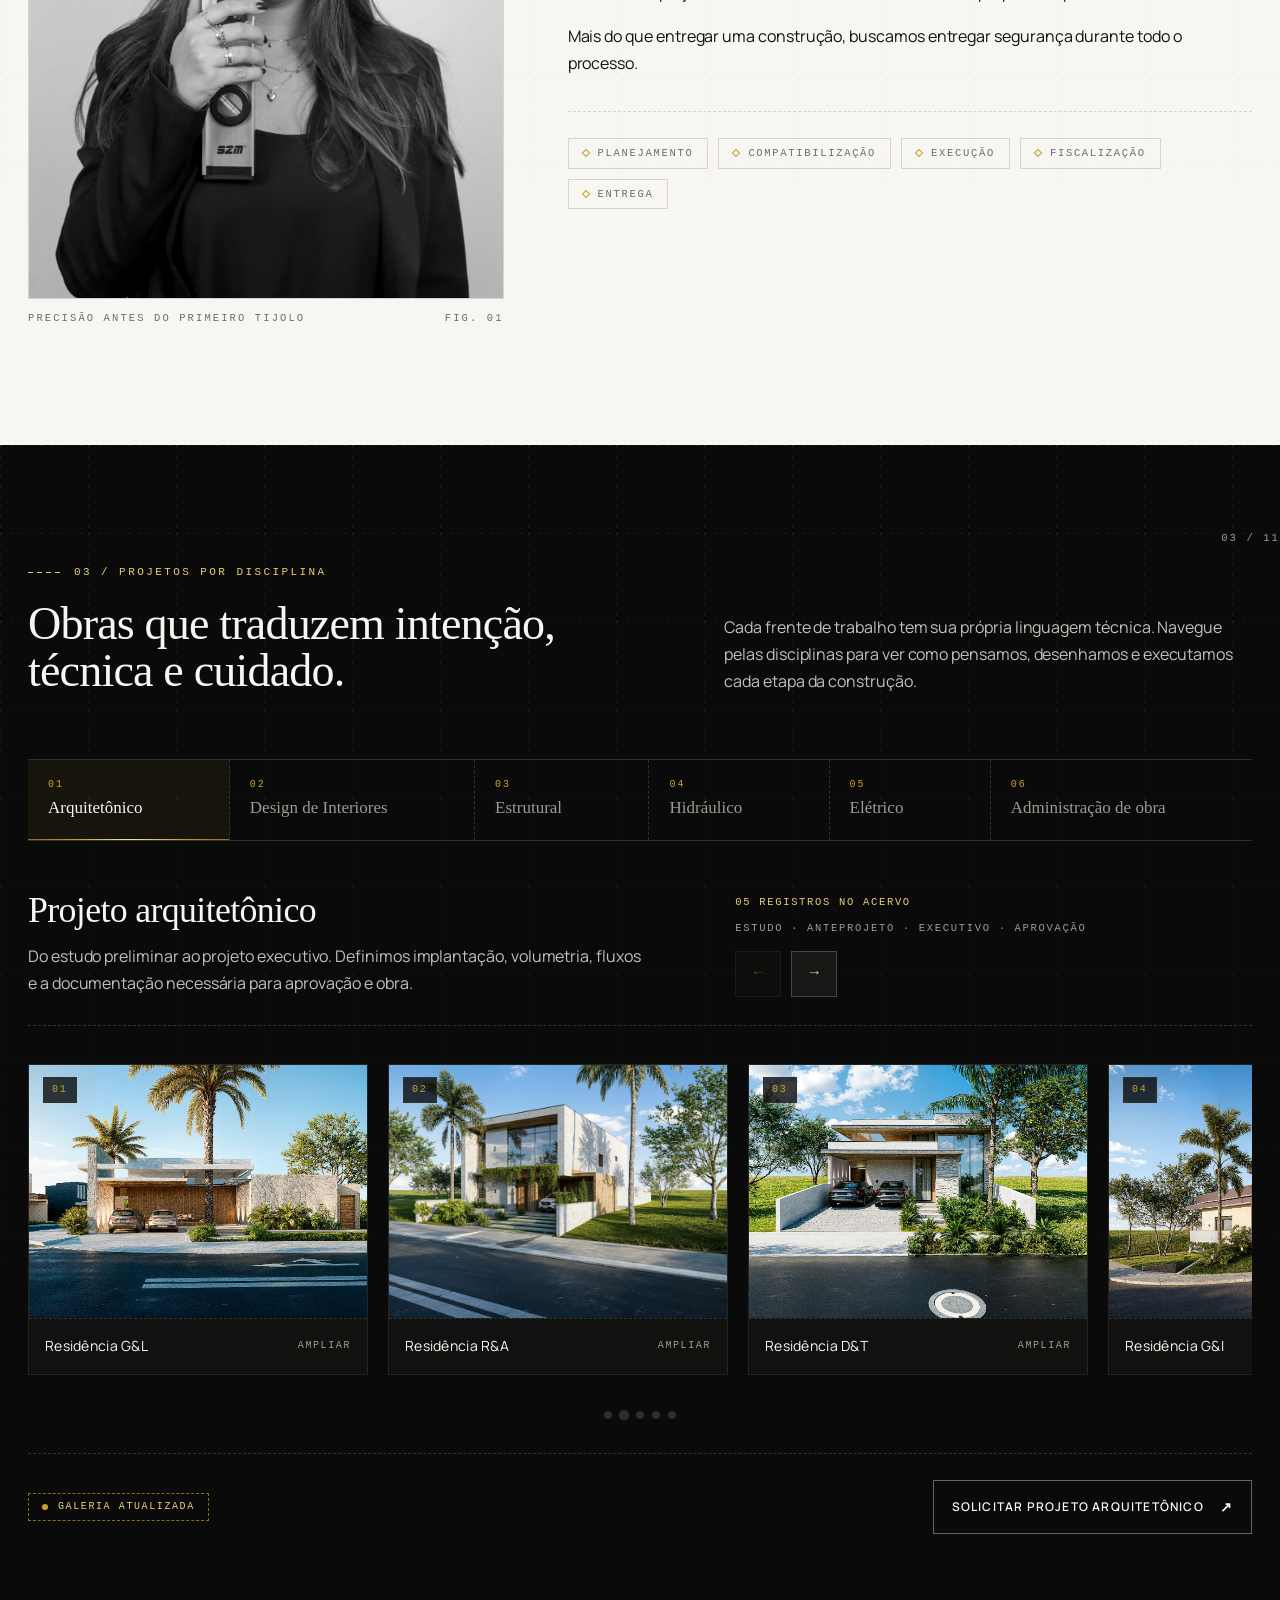
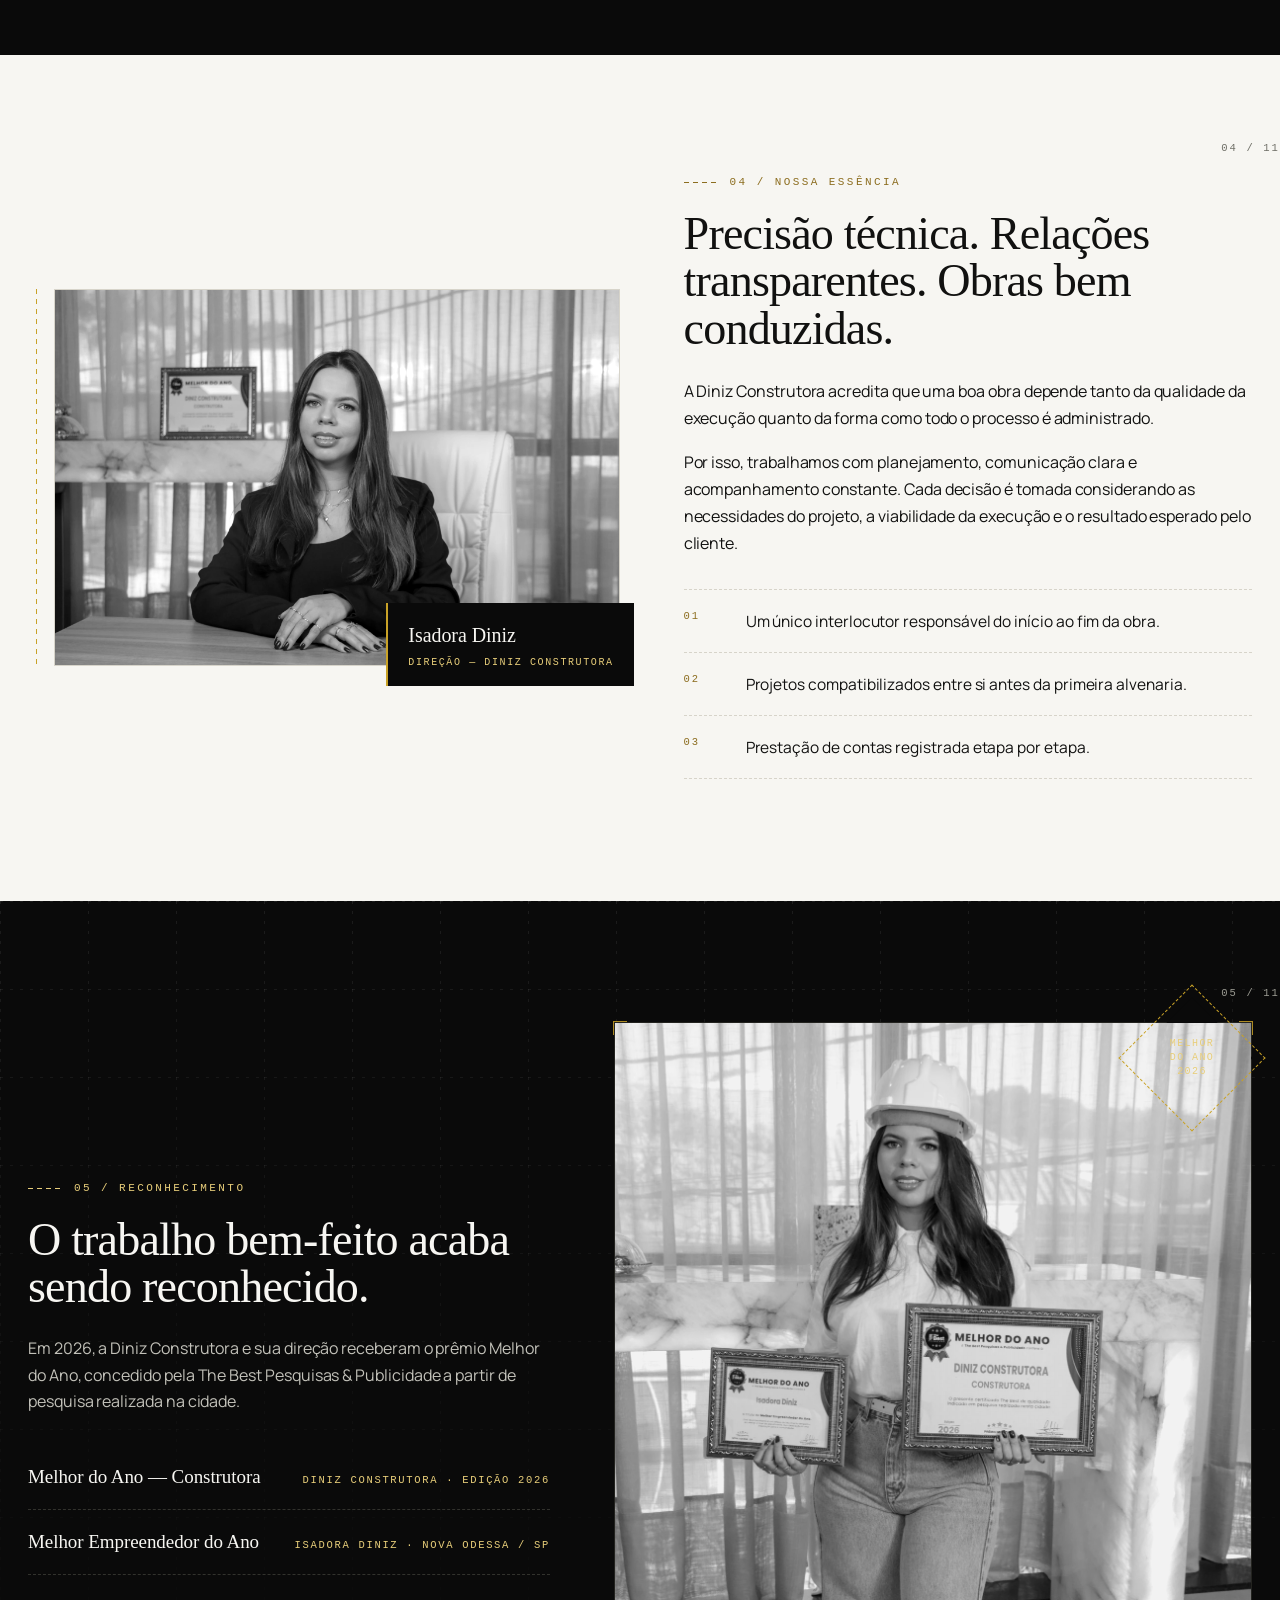
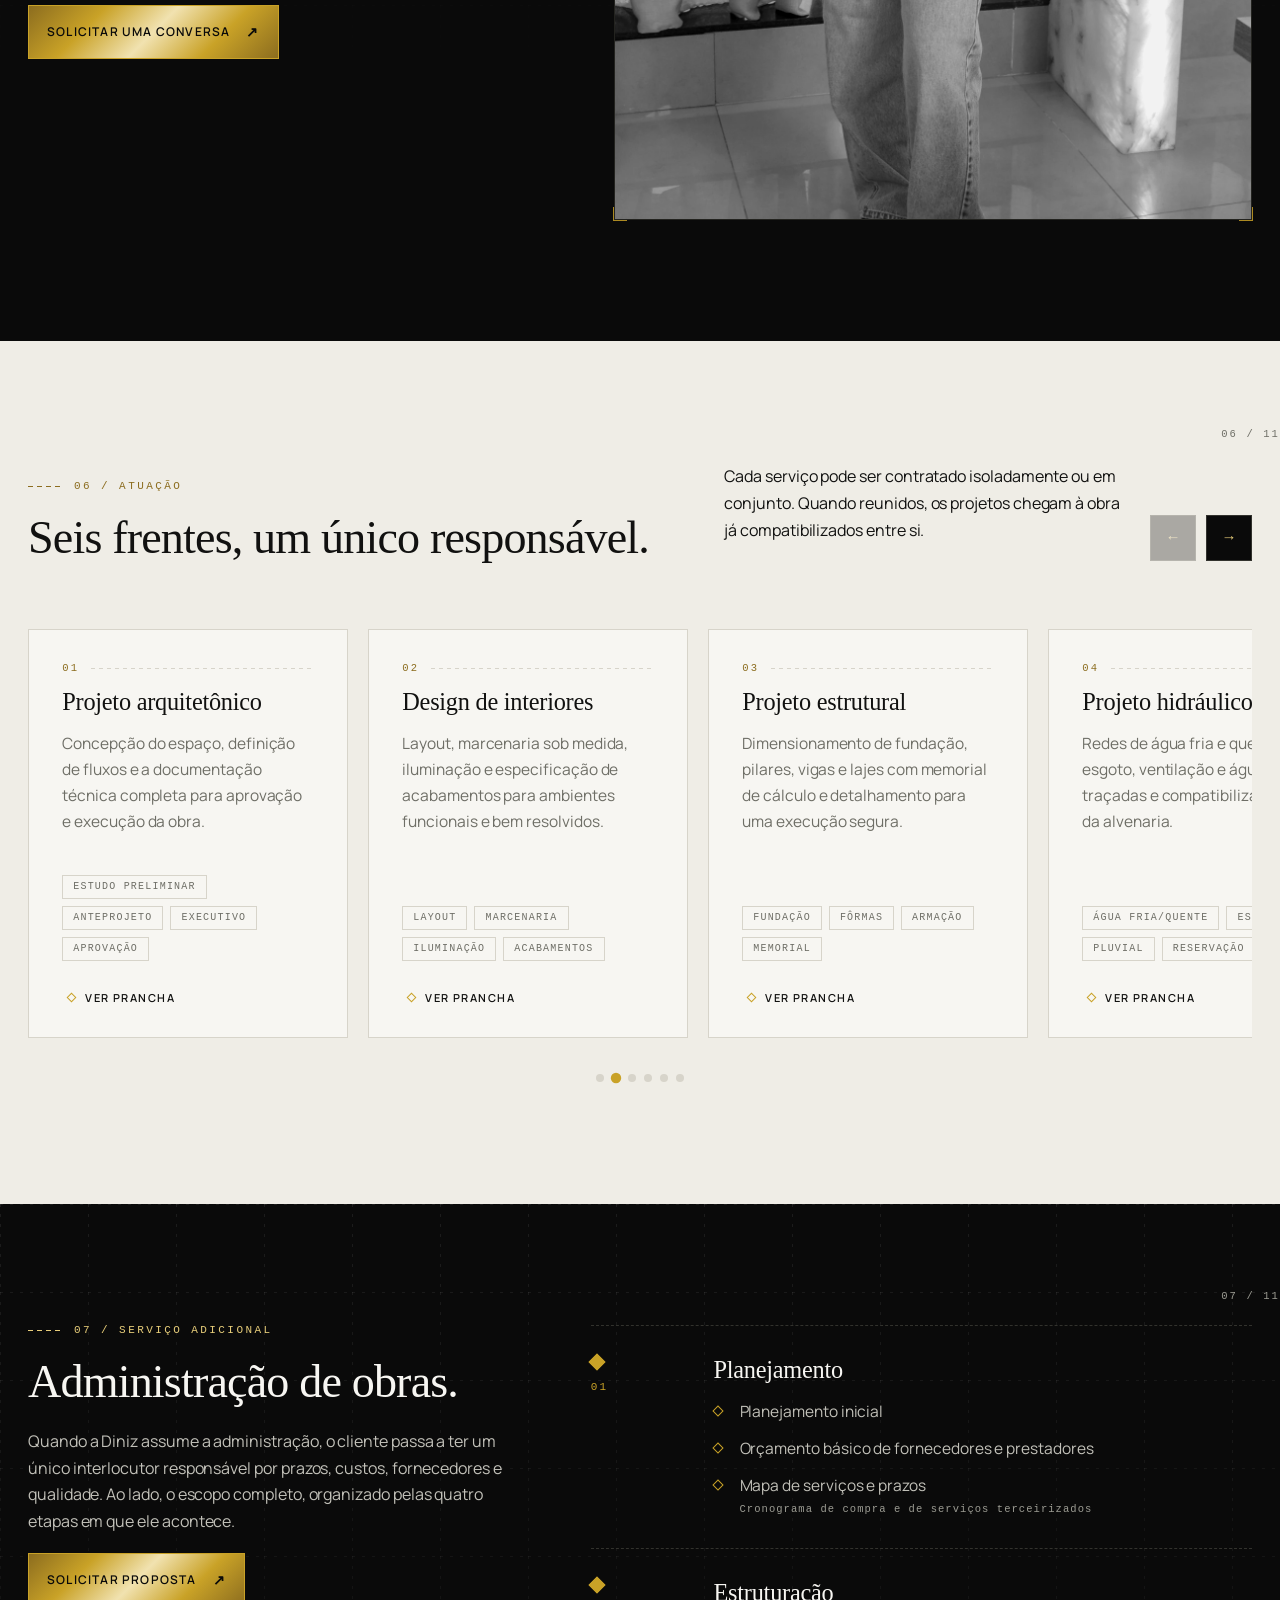
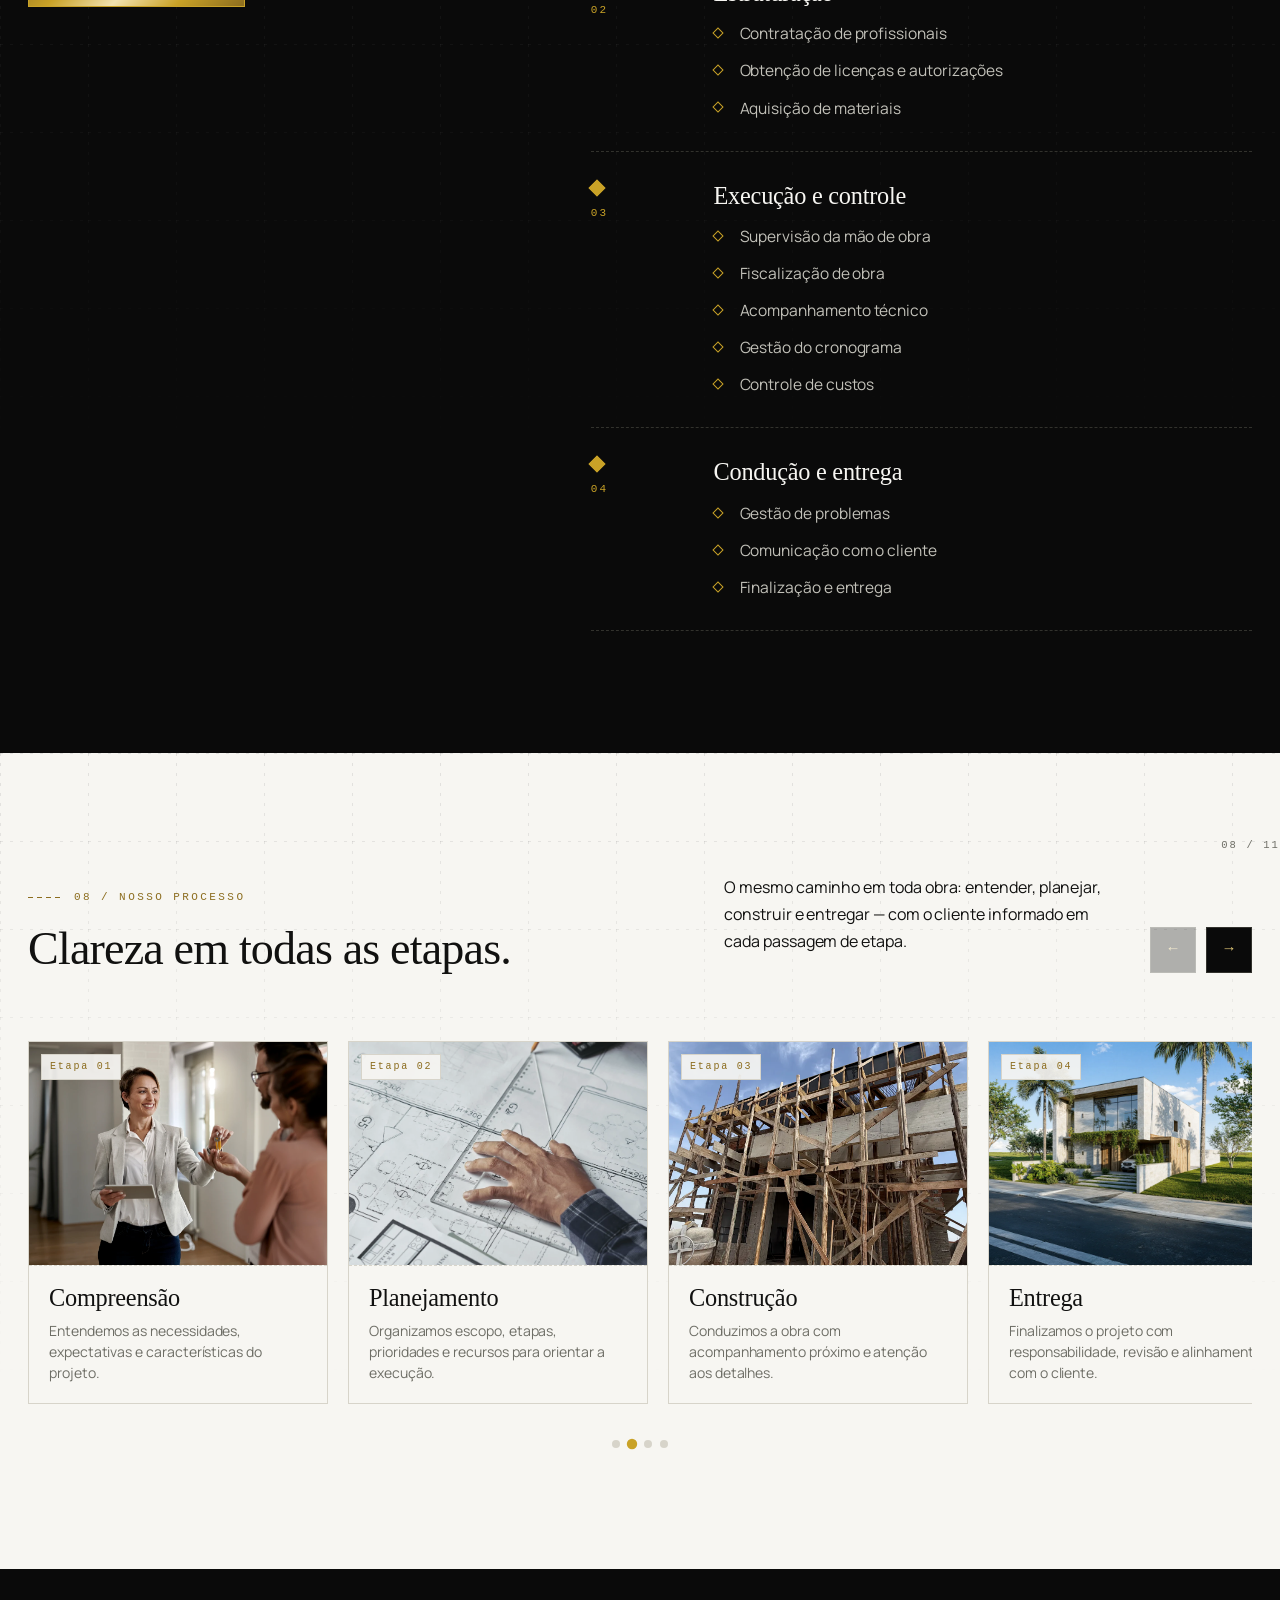
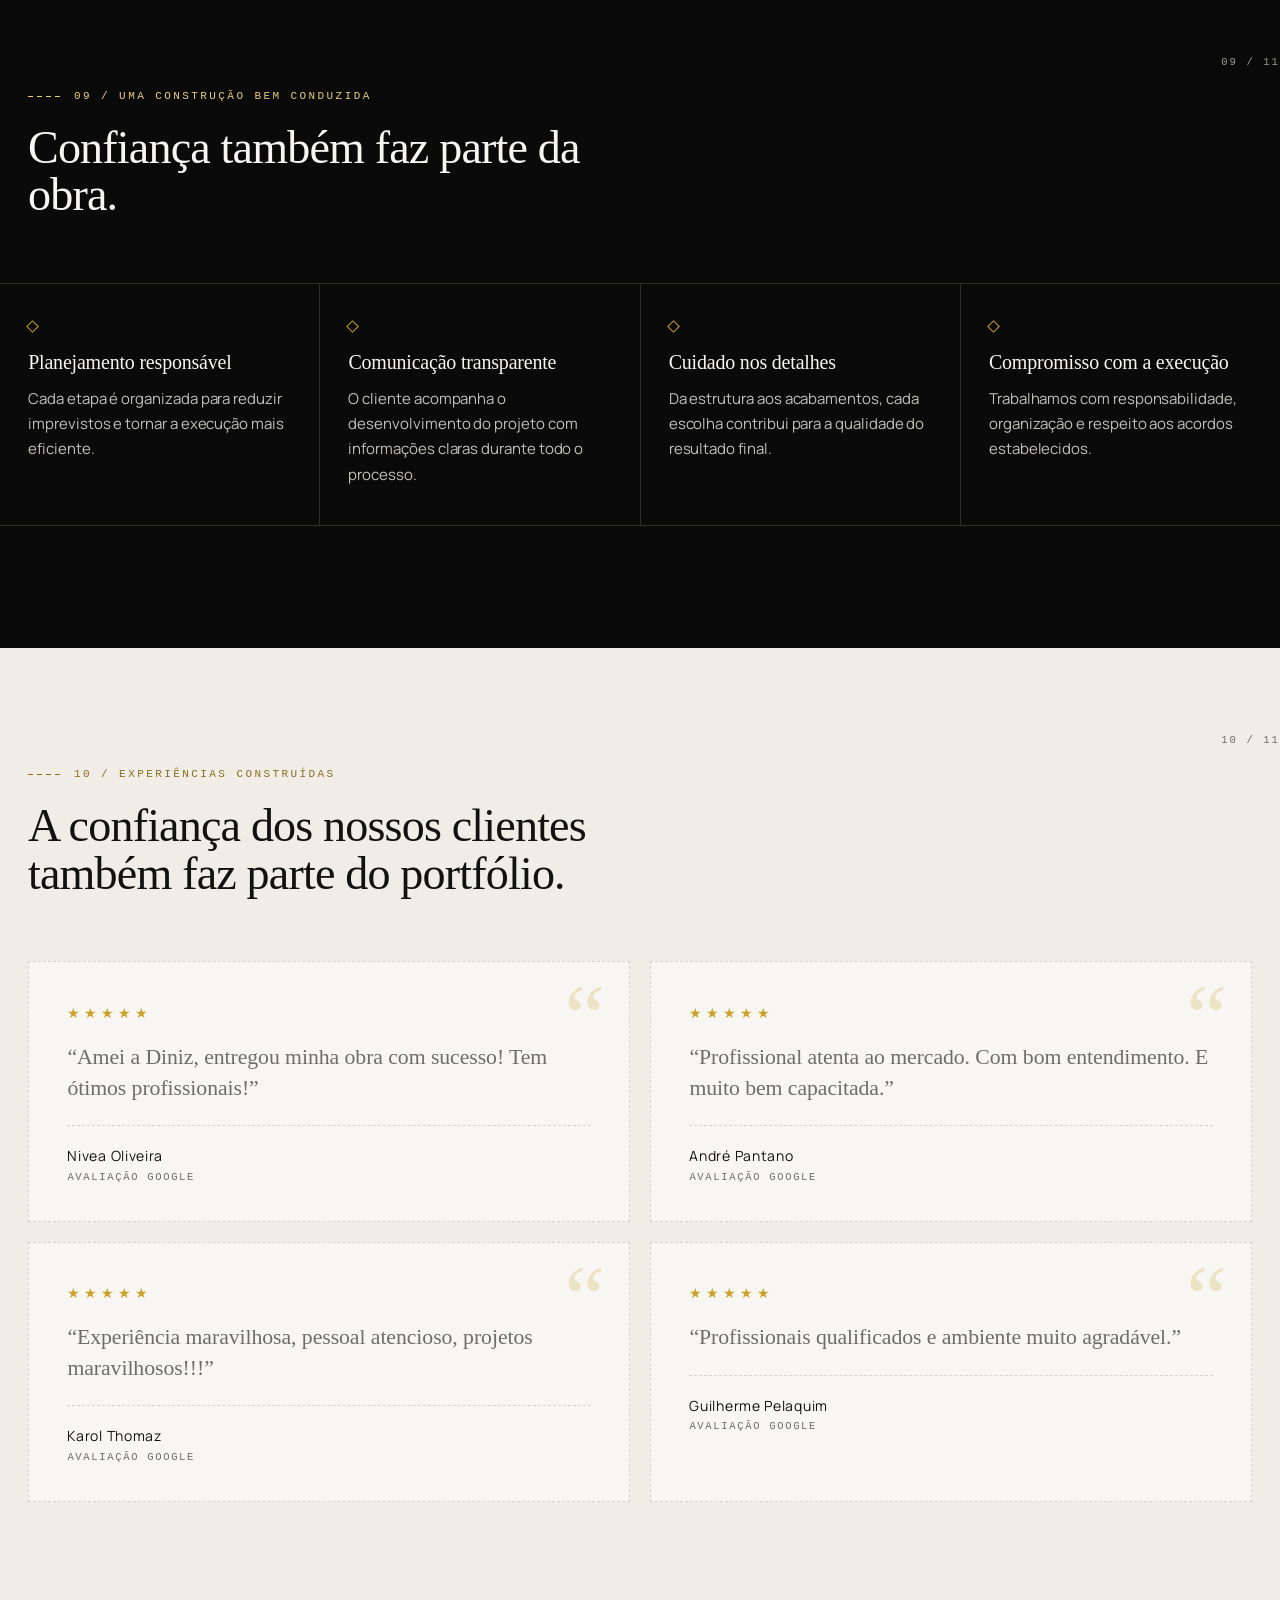
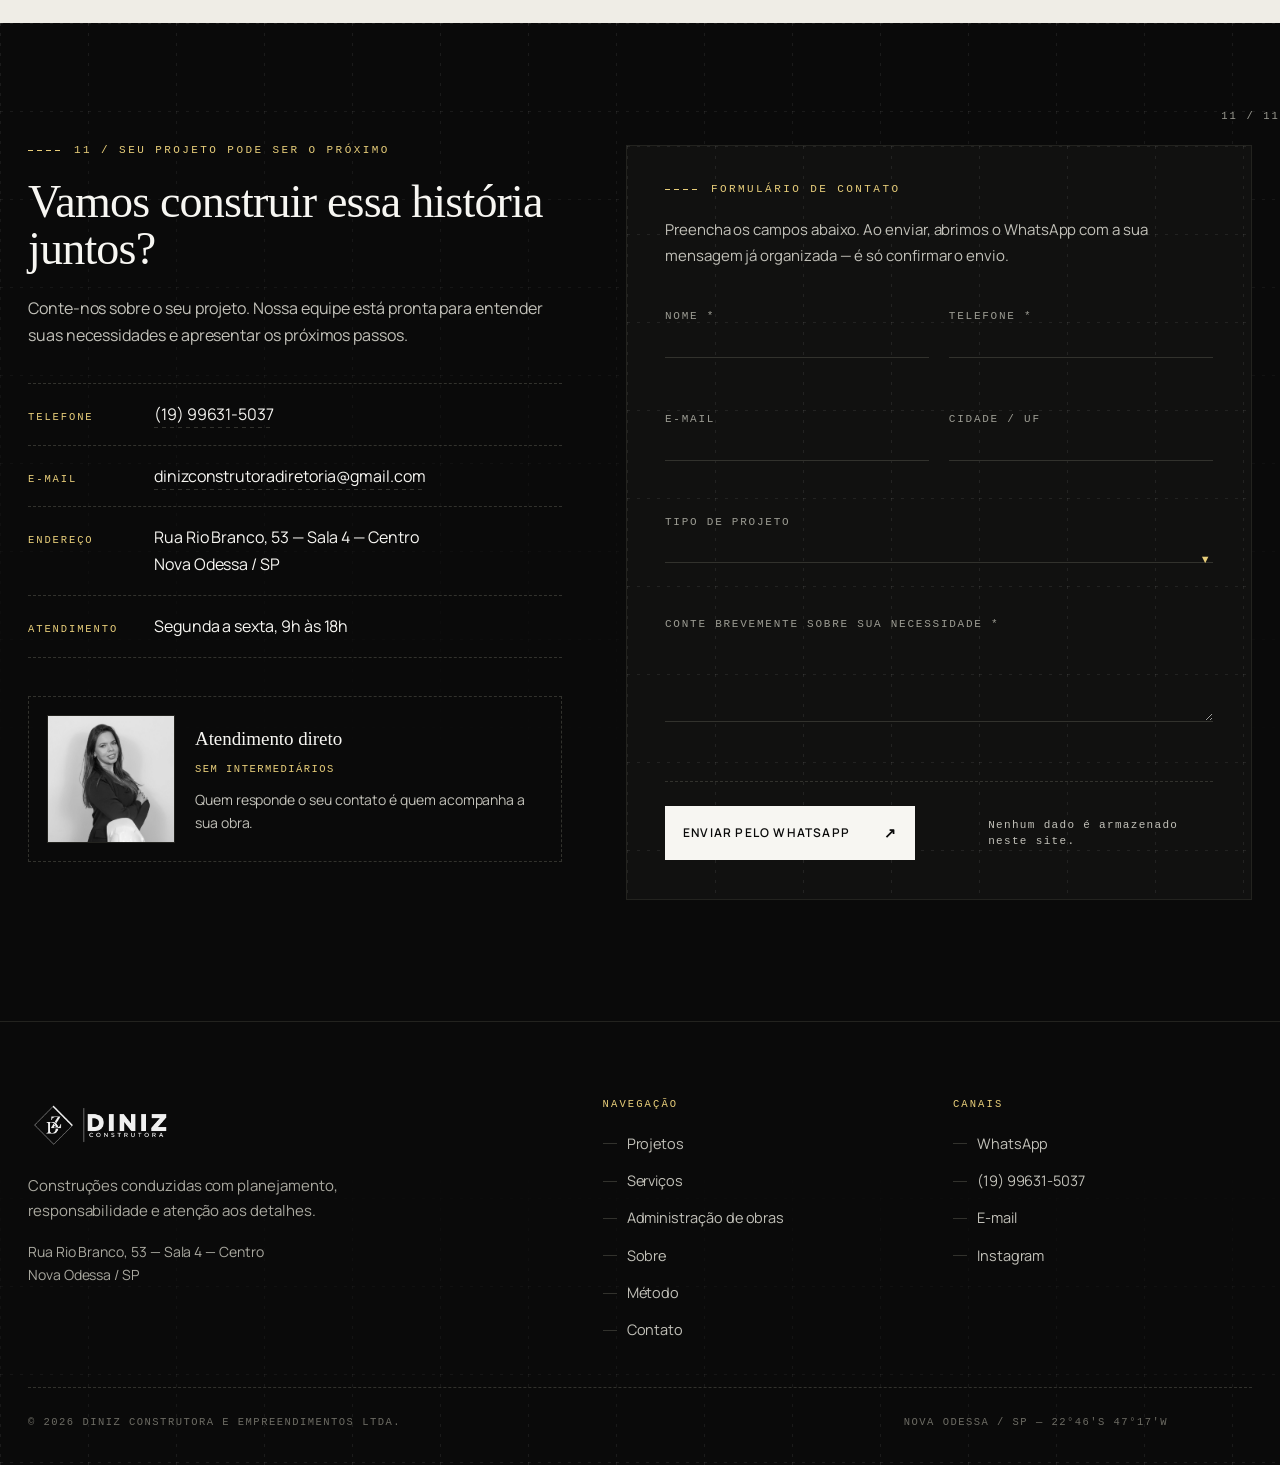
==== commit 6e36931c: "Ajustes de fotos" ====
--- a/index-v2.html
+++ b/index-v2.html
@@ -2673,11 +2673,11 @@
           cta: 'Solicitar projeto de interiores',
           items: [
             {
-              title: 'Sala B&D',
-              meta: 'Render de interiores · Área social',
-              image: 'assets/portfolio/interior-sala-bruno-daniele.webp',
-              alt: 'Render de sala de jantar integrada à cozinha, com madeira, pedra clara e iluminação pendente.',
-              description: 'Área social integrada em que cozinha, jantar e estar compartilham a mesma linguagem de madeira, pedra clara e iluminação quente.'
+              title: 'Cozinha azul',
+              meta: 'Render de interiores · Cozinha',
+              image: 'assets/portfolio/interior-cozinha-azul.webp',
+              alt: 'Render de cozinha com marcenaria azul-marinho, ilha central em pedra escura, adega climatizada e coifa embutida.',
+              description: 'Cozinha de presença marcante com marcenaria azul-marinho, ilha em pedra escura, adega climatizada e iluminação linear embutida.'
             },
             {
               title: 'Suíte D&T',
@@ -2694,11 +2694,11 @@
               description: 'Dormitório infantil organizado por marcenaria planejada, iluminação confortável e soluções adequadas à rotina da família.'
             },
             {
-              title: 'Cozinha azul',
-              meta: 'Render de interiores · Cozinha',
-              image: 'assets/portfolio/interior-cozinha-azul.webp',
-              alt: 'Render de cozinha com armários azul escuro, ilha central, madeira e adega iluminada.',
-              description: 'Cozinha de presença marcante com marcenaria azul, ilha central, adega vertical e iluminação linear integrada.'
+              title: 'Piscina',
+              meta: 'Render de interiores · Piscina',
+              image: 'assets/portfolio/interior-piscina.webp',
+              alt: 'Render de piscina elevada com cascata integrada a parede de pedra, deck em pedra clara e espreguiçadeiras.',
+              description: 'Piscina elevada com cascata integrada à parede de pedra, deck contínuo e área de estar externa junto à cozinha aberta.'
             },
             {
               title: 'Cowork corporativo',
@@ -2725,8 +2725,8 @@
               title: 'Banheiro contemporâneo',
               meta: 'Render de interiores · Banheiro',
               image: 'assets/portfolio/interior-banheiro.webp',
-              alt: 'Render de banheiro revestido em tons claros, com espelhos amplos, box de vidro e iluminação indireta.',
-              description: 'Banheiro com paginação contínua, espelhos amplos e iluminação indireta que reforça a sensação de amplitude.'
+              alt: 'Render de banheiro suíte revestido em travertino, com banheira de imersão, bancada dupla e box de vidro com ducha dupla.',
+              description: 'Banheiro suíte revestido em travertino, com banheira de imersão isolada, bancada dupla em pedra e box de vidro com ducha dupla.'
             },
             {
               title: 'Convívio integrado',
@@ -2736,11 +2736,11 @@
               description: 'Área gourmet conectada à piscina e ao jardim por grandes aberturas, promovendo continuidade entre interior e exterior.'
             },
             {
-              title: 'Jardim integrado',
-              meta: 'Render arquitetônico · Paisagismo',
-              image: 'assets/portfolio/arch-jardim-integrado.webp',
-              alt: 'Render de jardim interno com vegetação tropical, piso intercalado com grama e elementos vazados.',
-              description: 'Jardim interno concebido como extensão dos ambientes, combinando luz natural, vegetação tropical e percursos permeáveis.'
+              title: 'Sala de jantar',
+              meta: 'Render de interiores · Sala de jantar',
+              image: 'assets/portfolio/interior-sala-de-jantar.webp',
+              alt: 'Render de sala de jantar com mesa de madeira para oito lugares, cadeiras em fibra natural e pendentes trançados.',
+              description: 'Sala de jantar integrada ao estar, com mesa em madeira maciça, cadeiras em fibra natural e iluminação pendente em dupla altura.'
             }
           ]
         },
